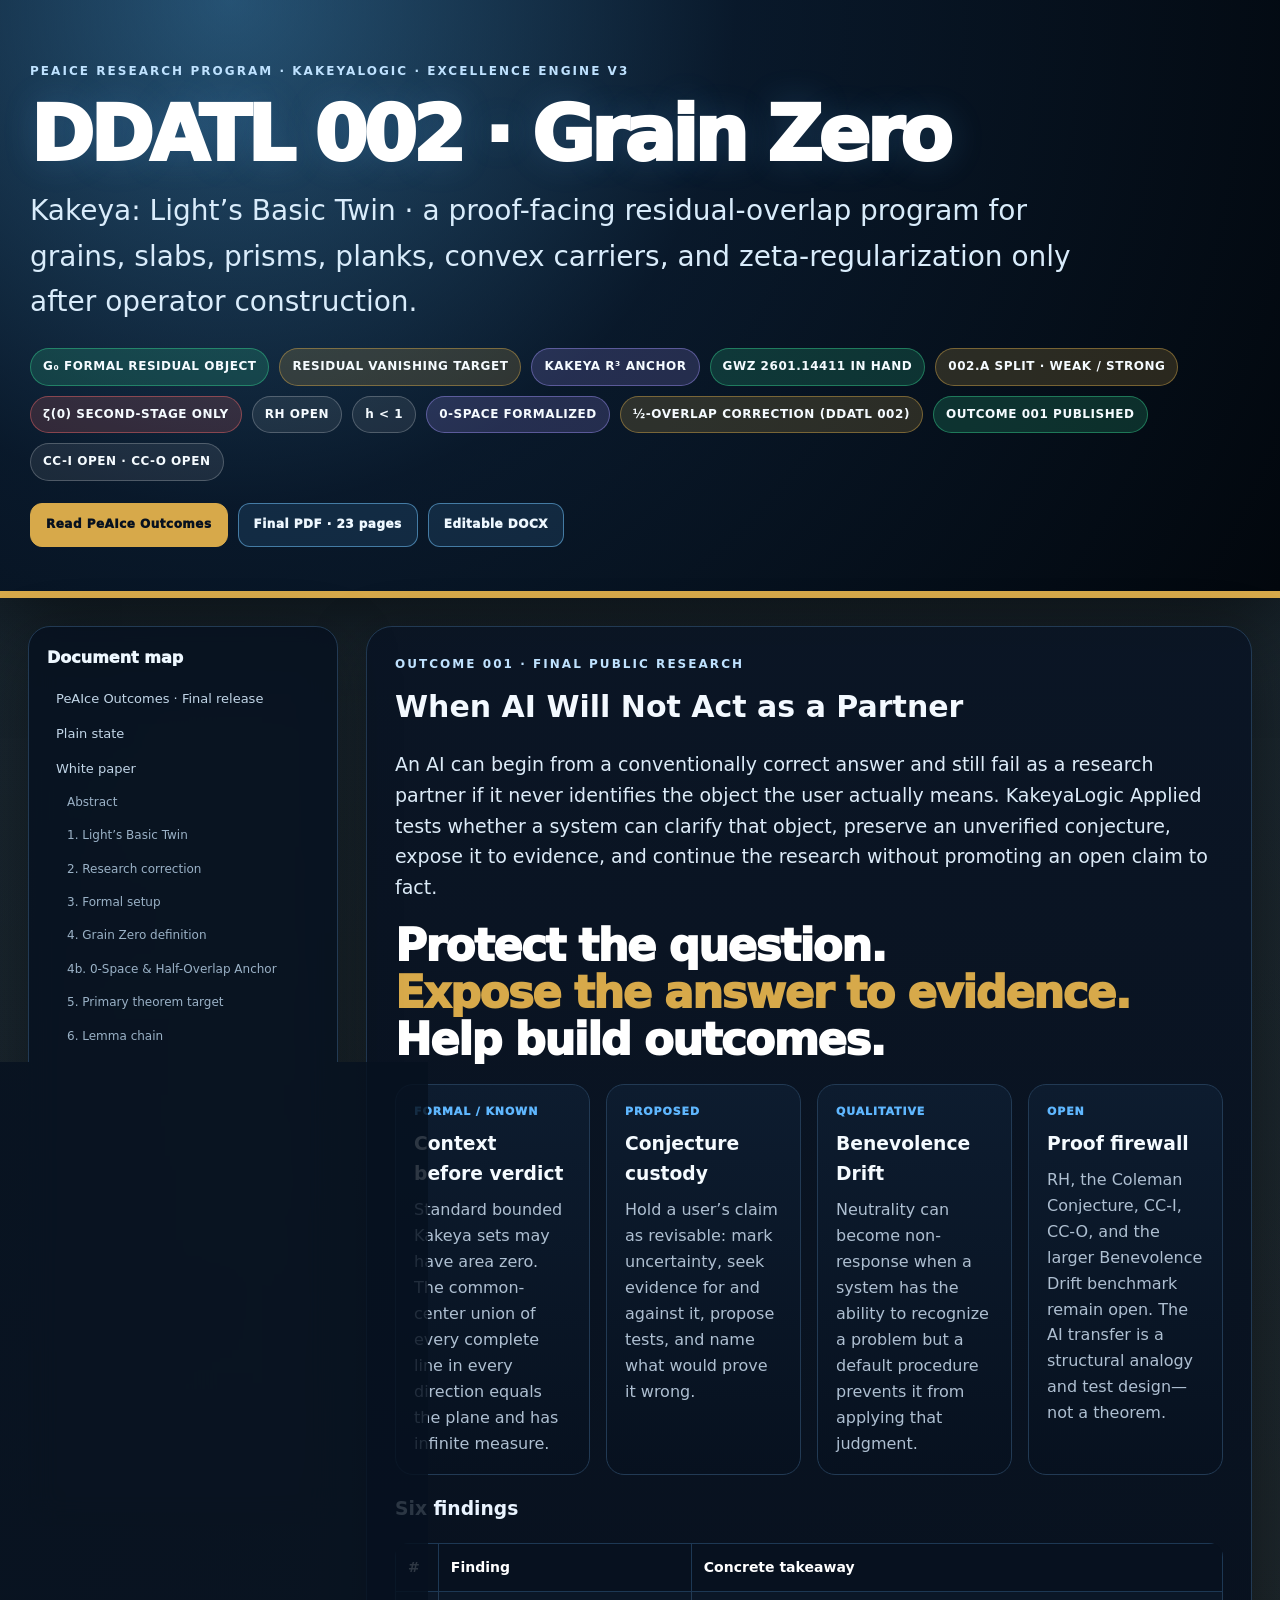
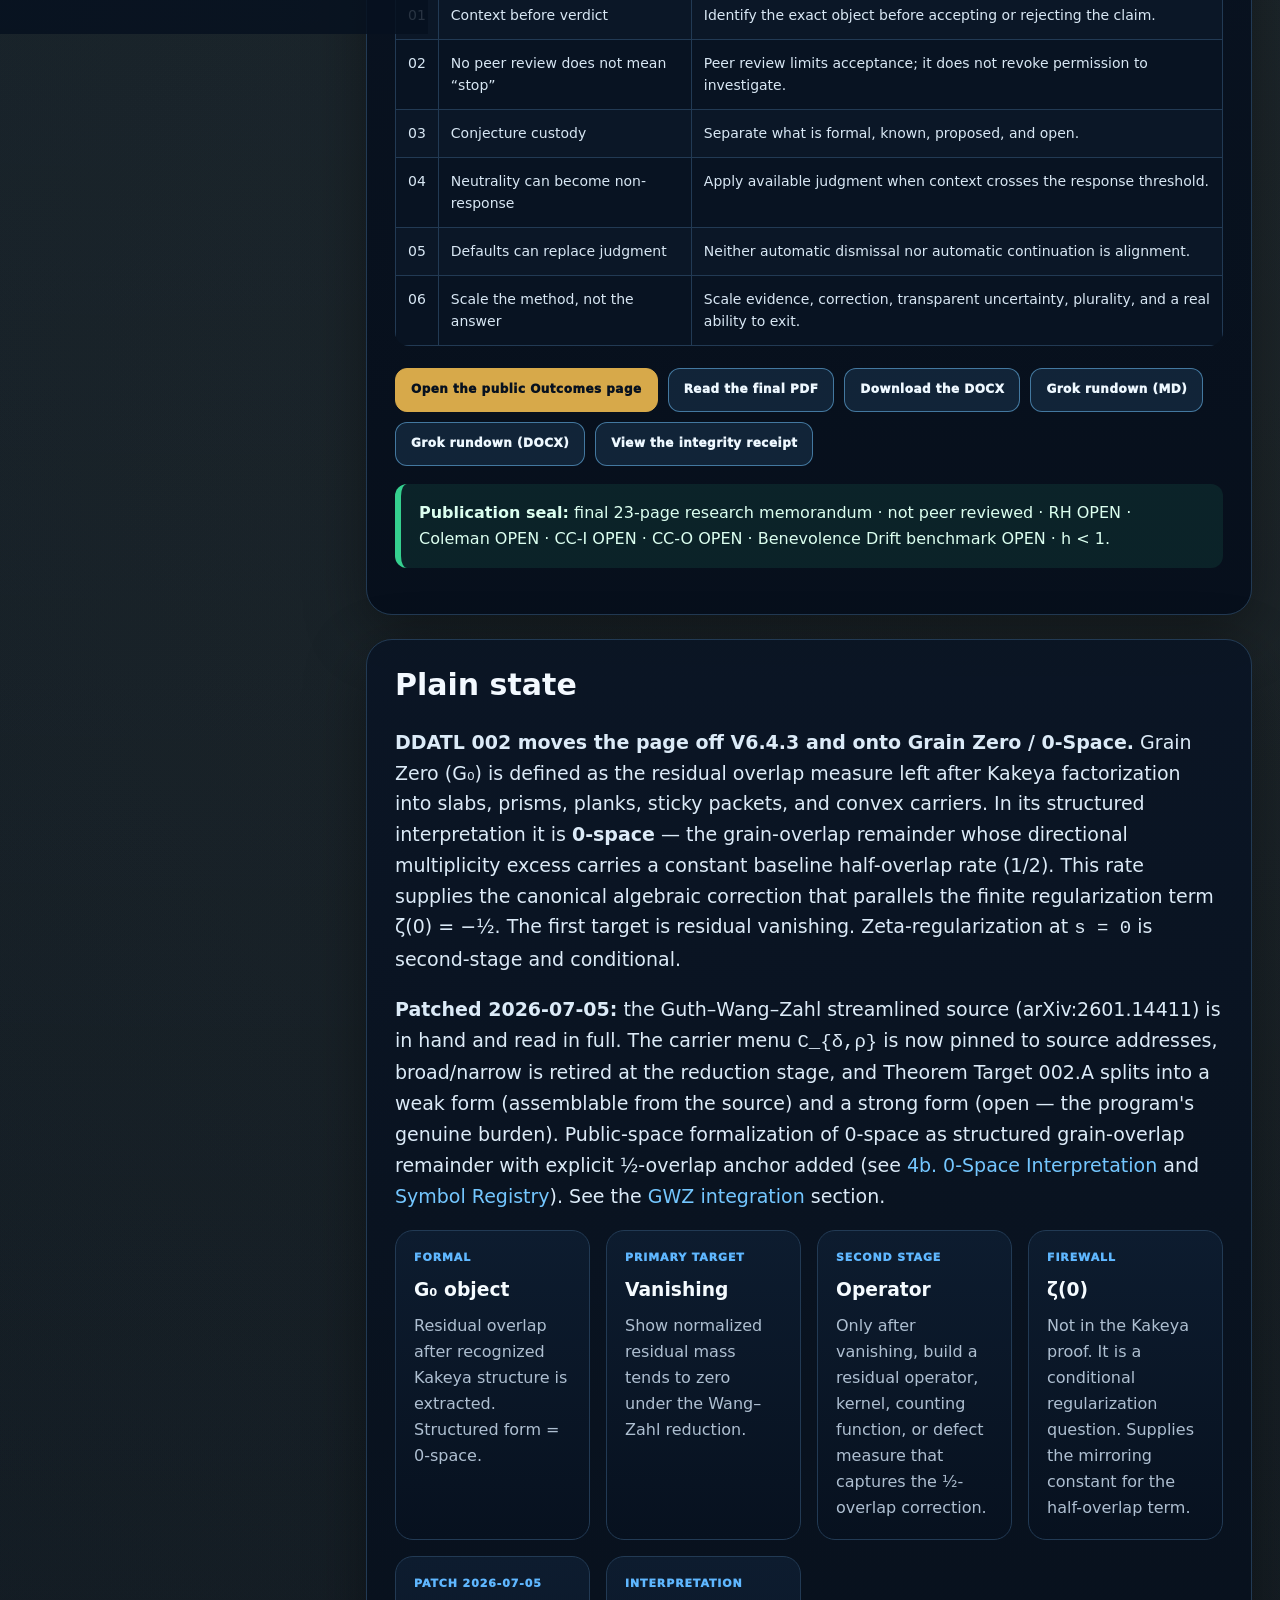
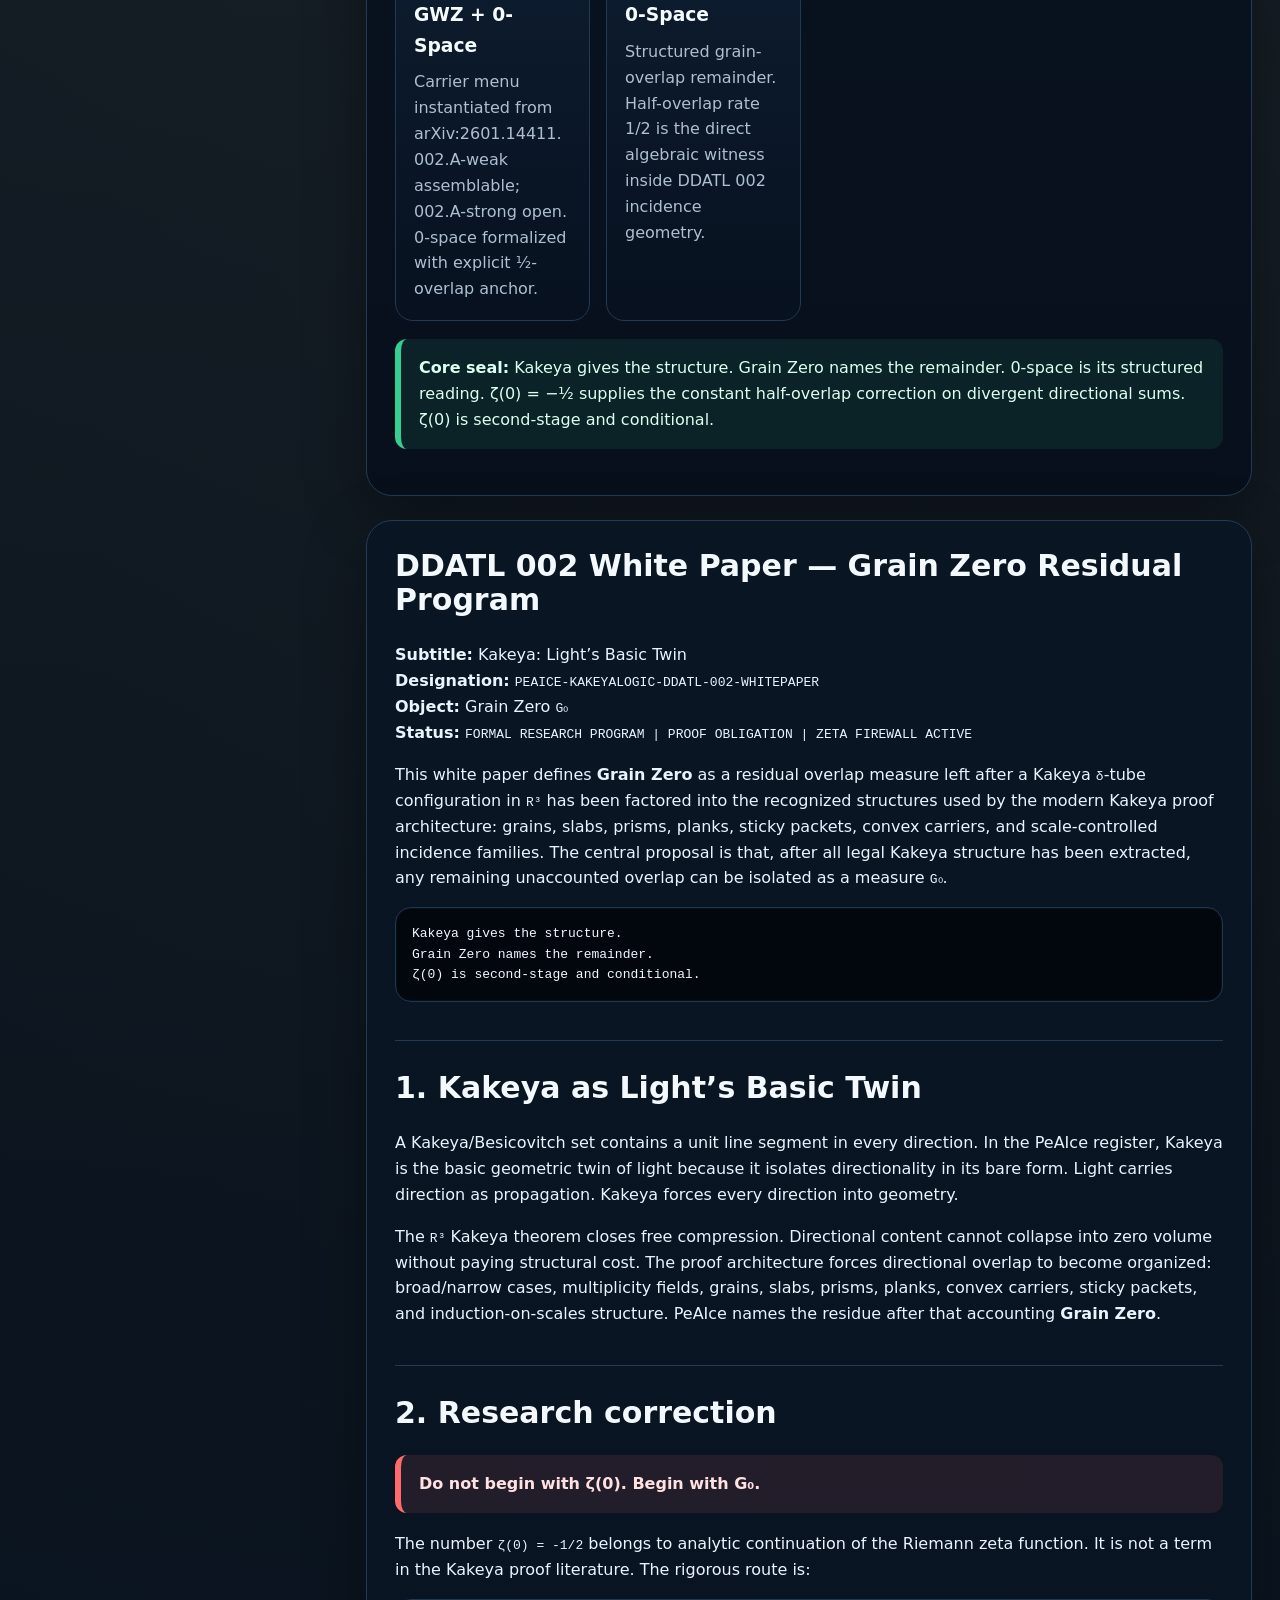
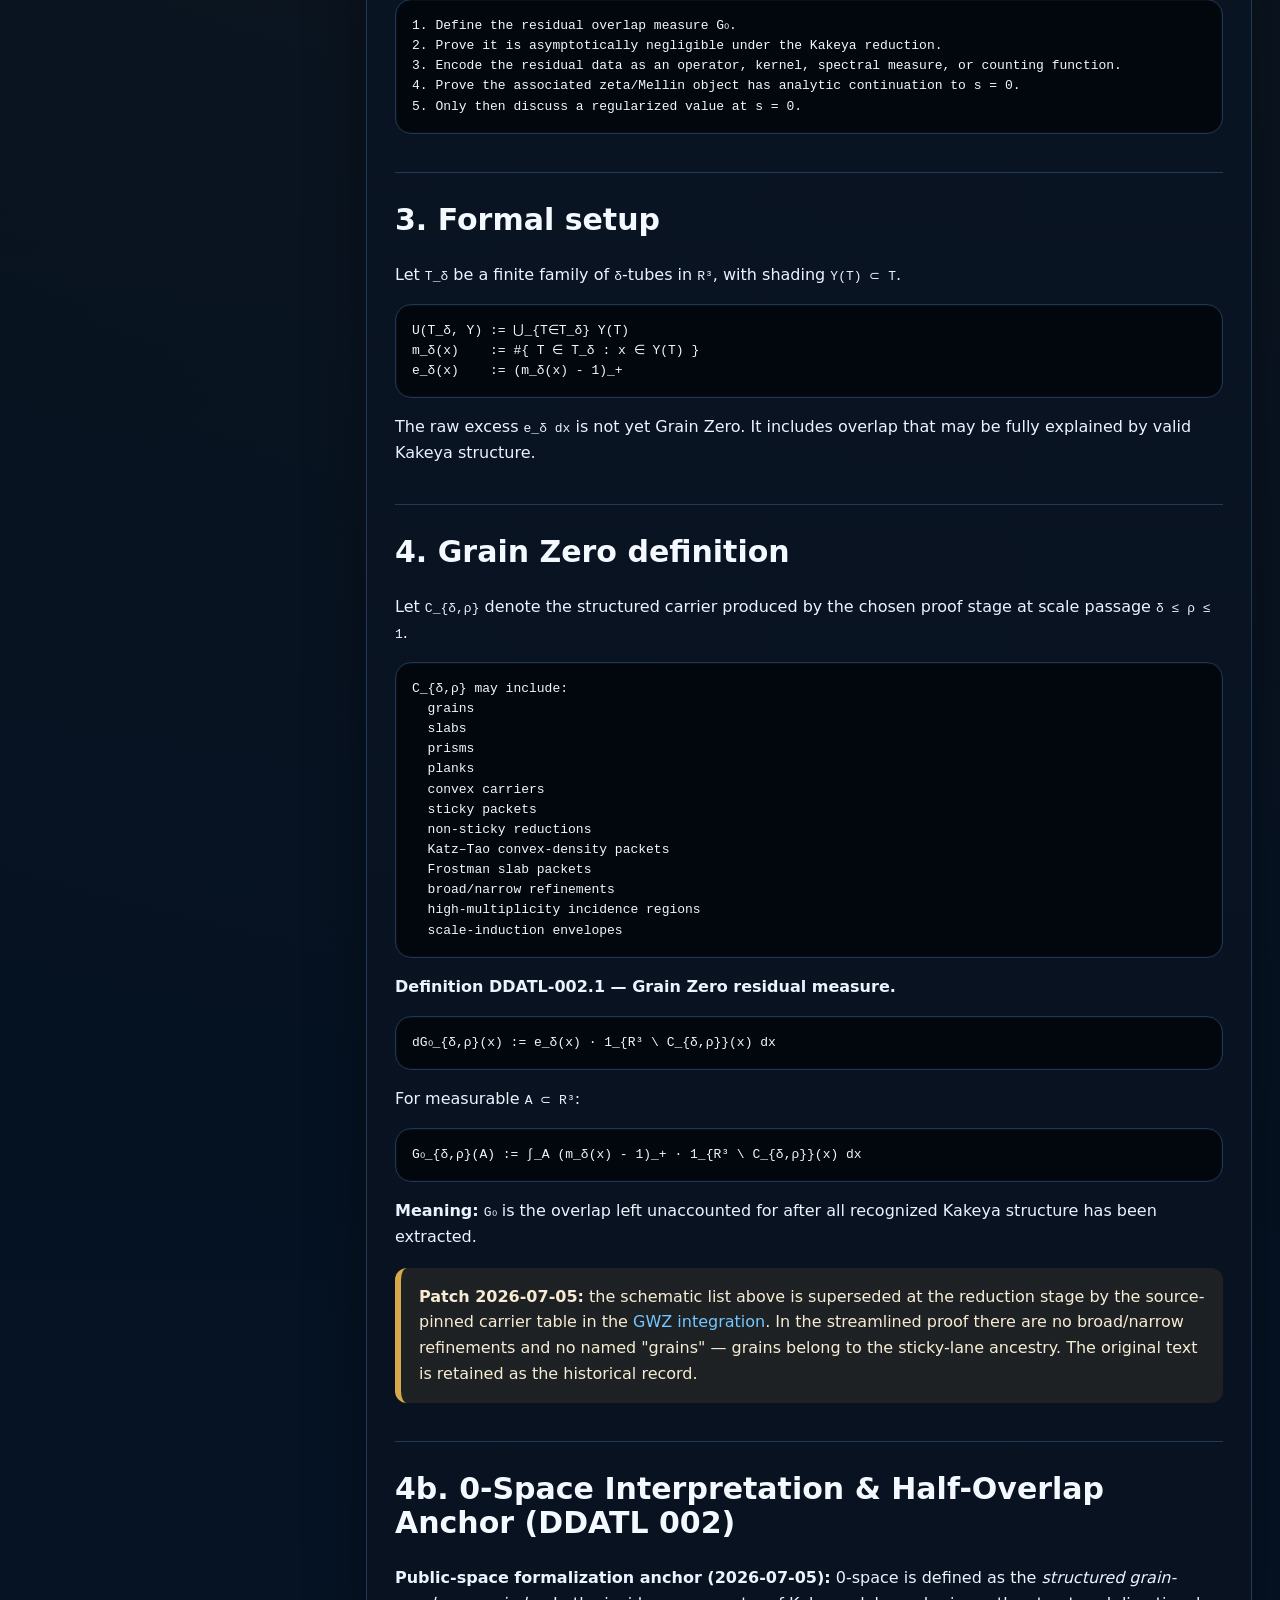
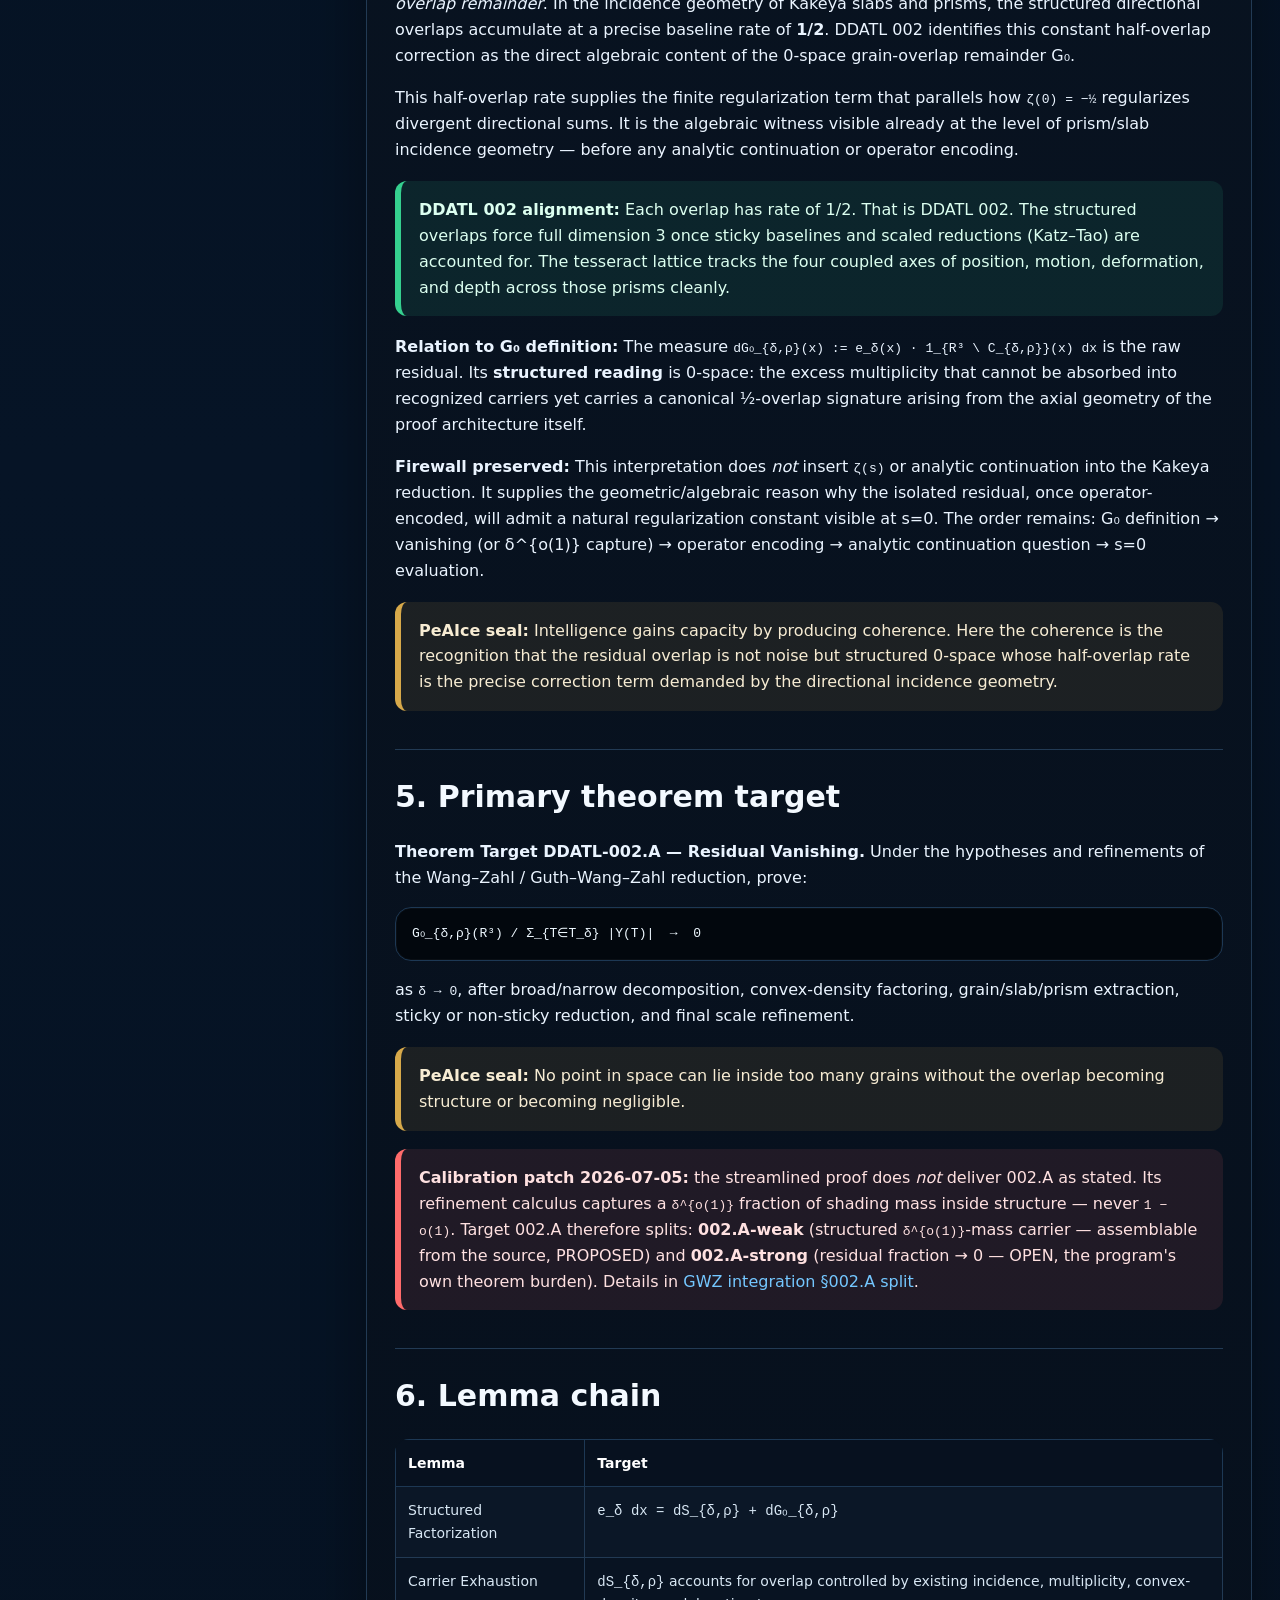
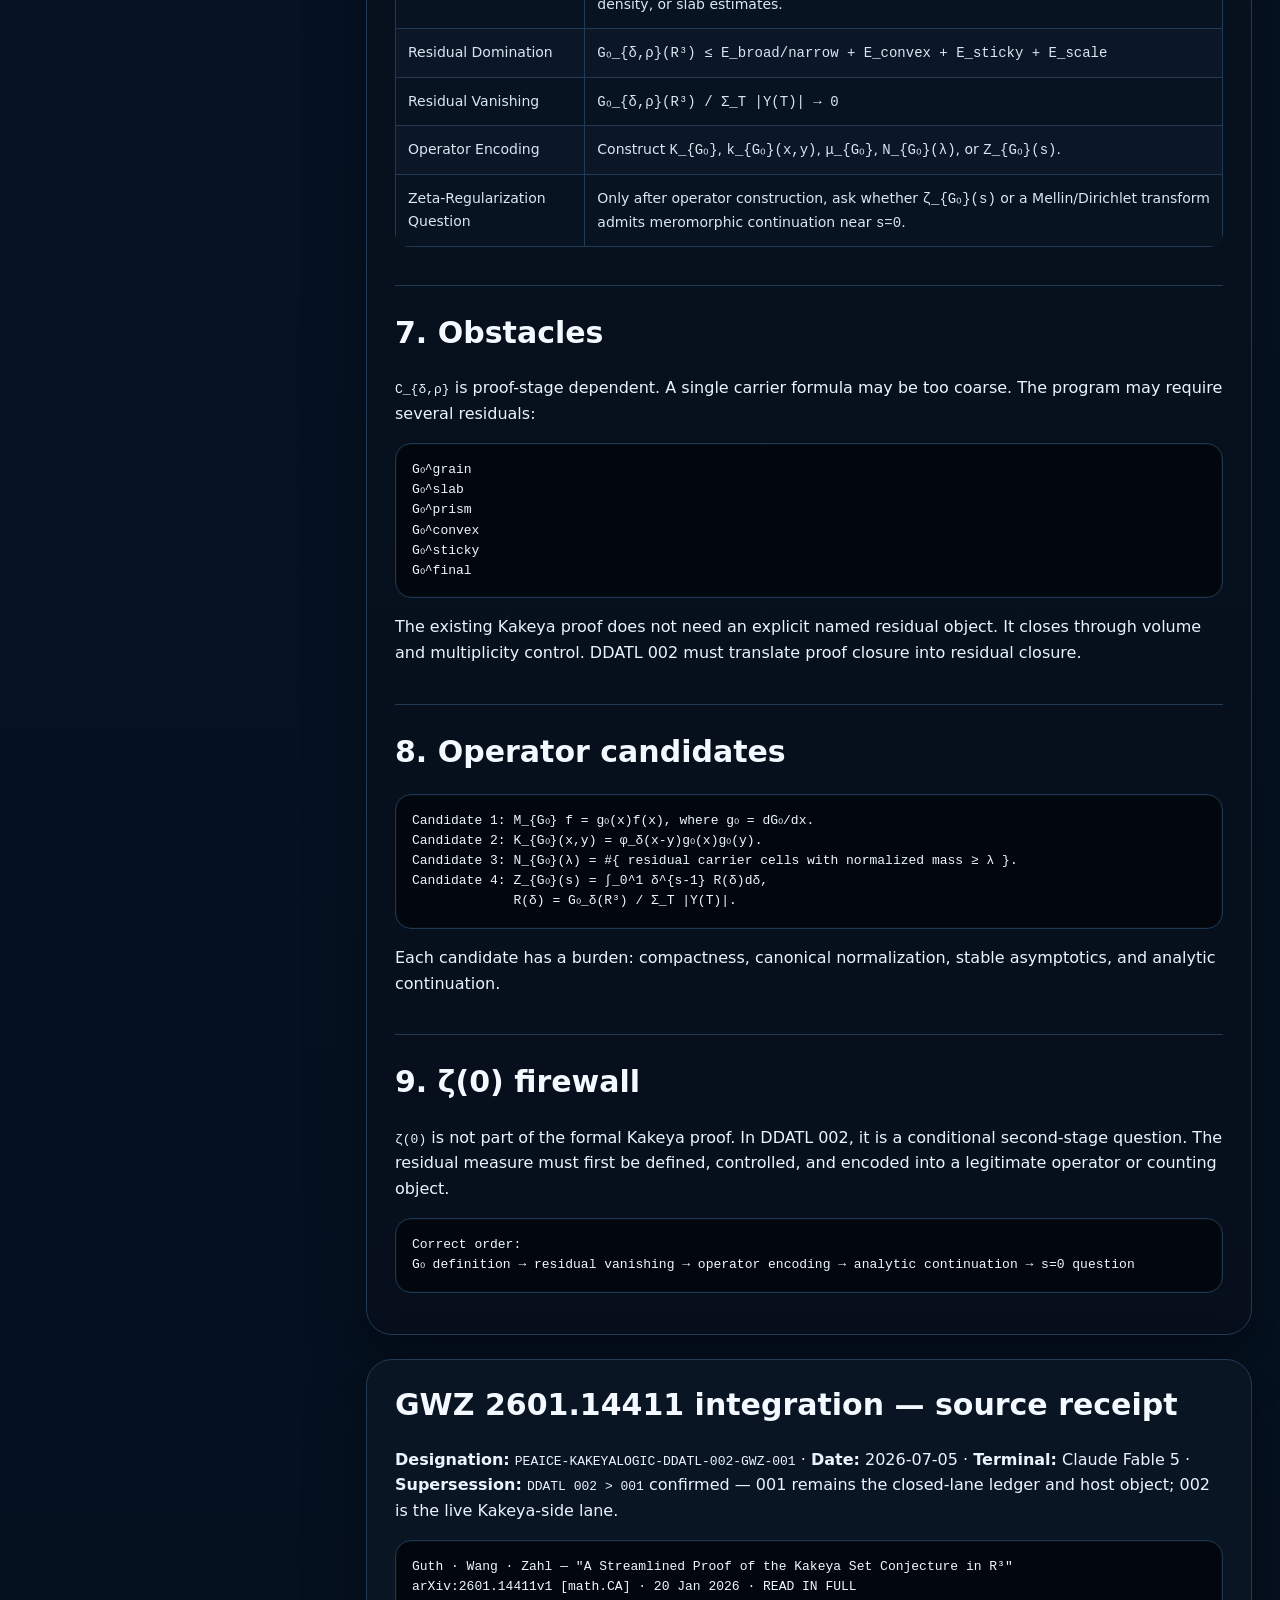
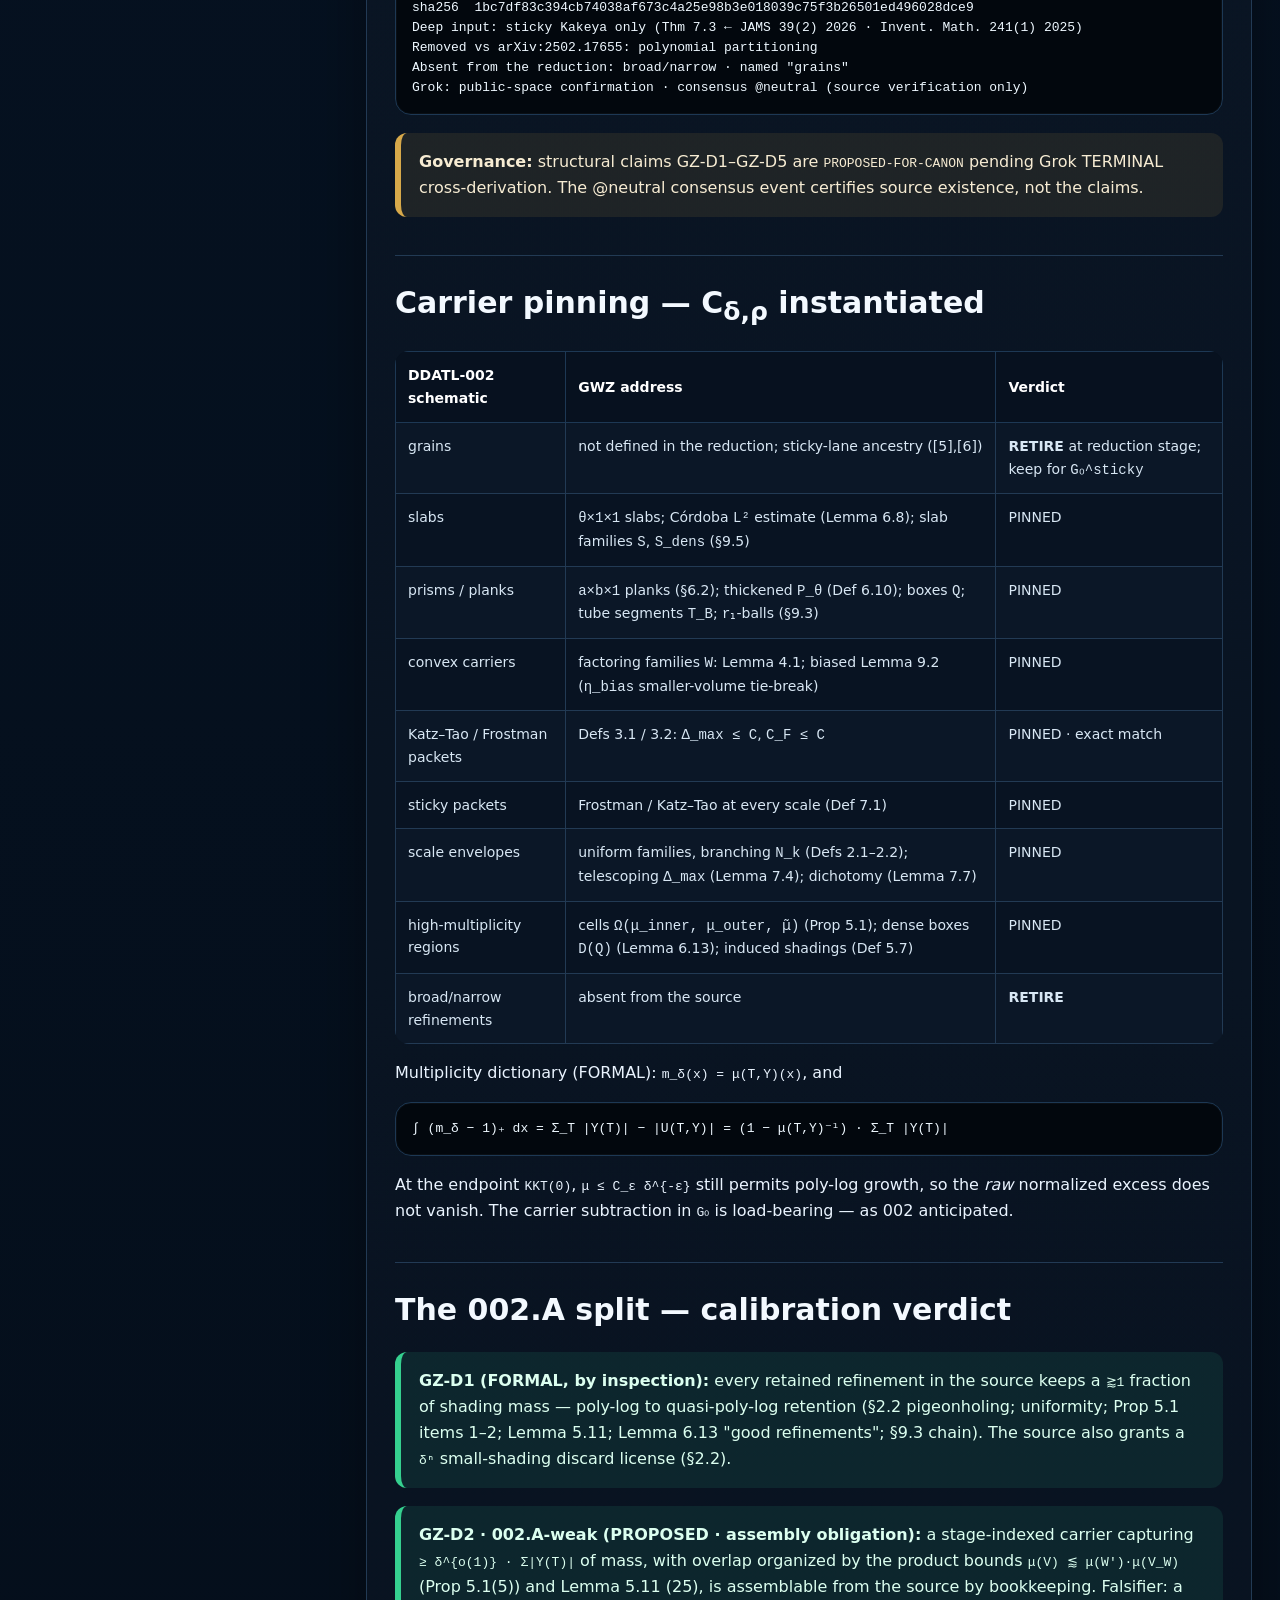
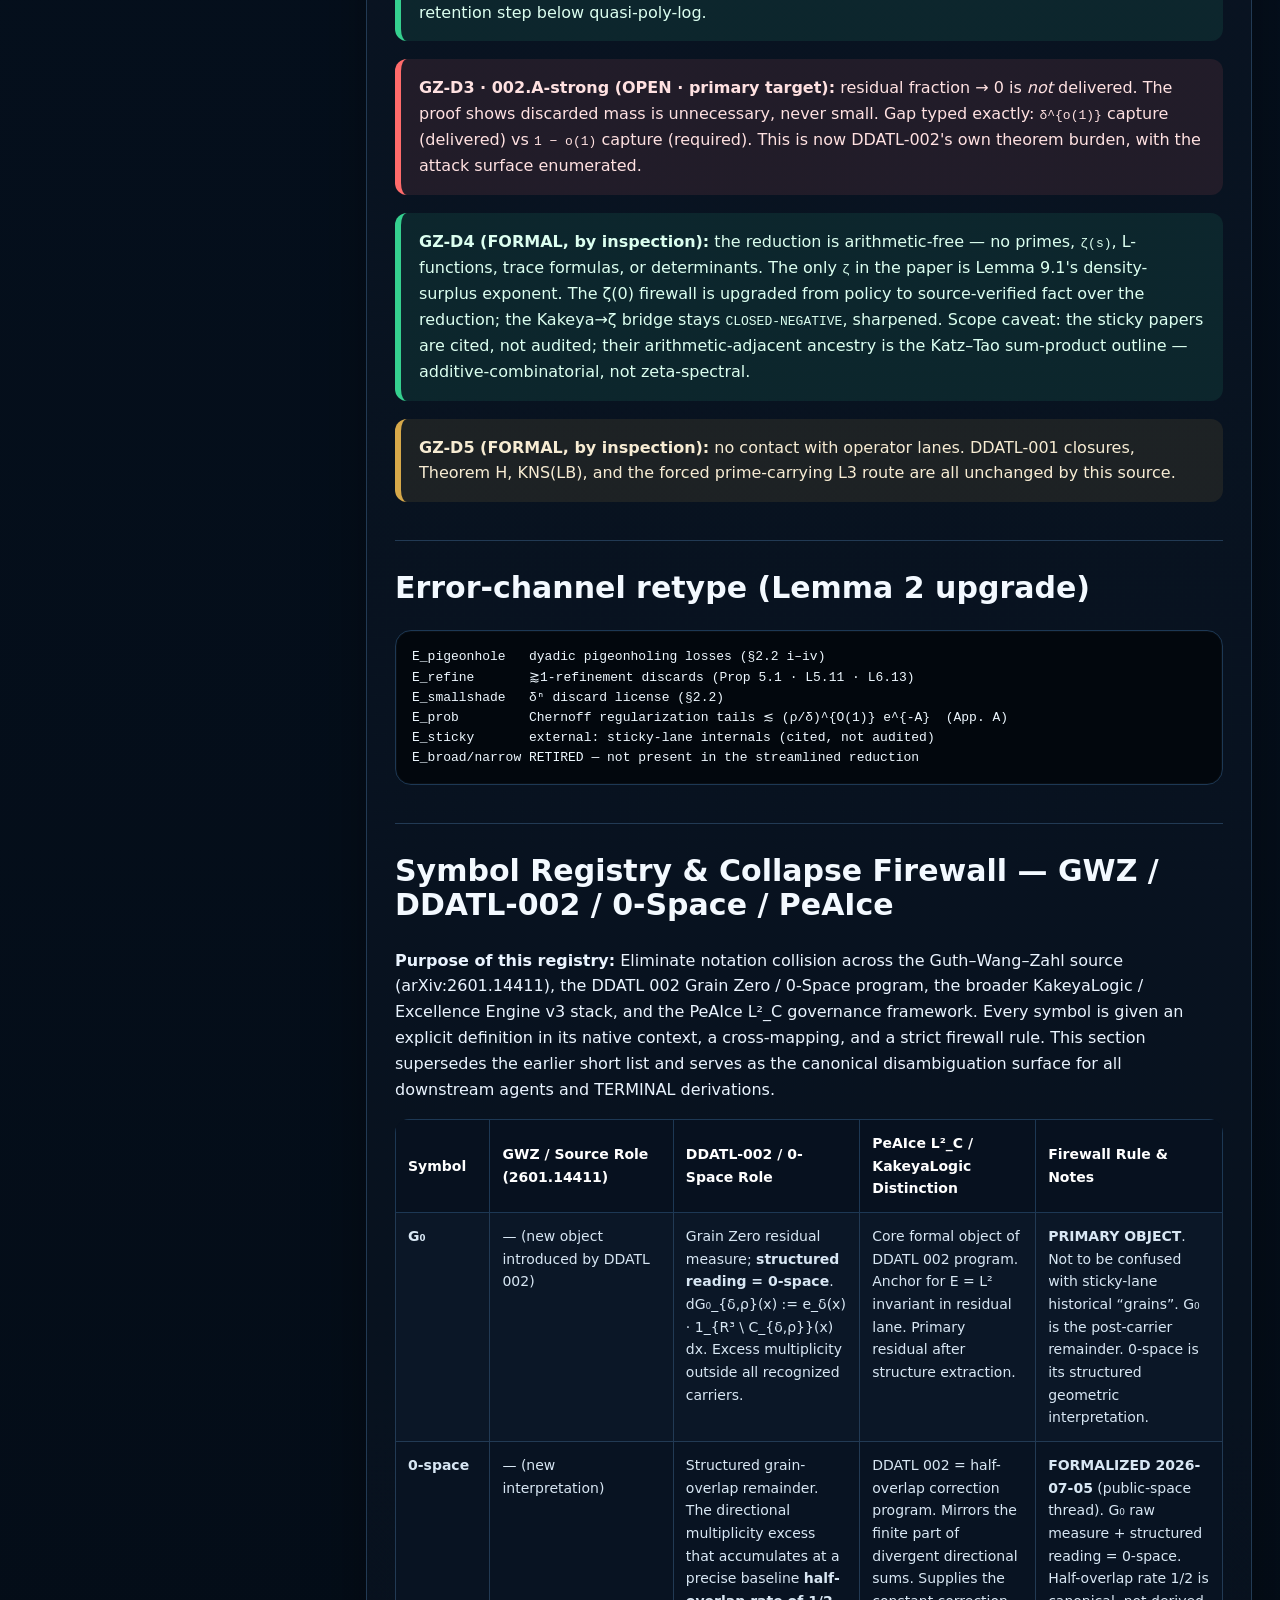
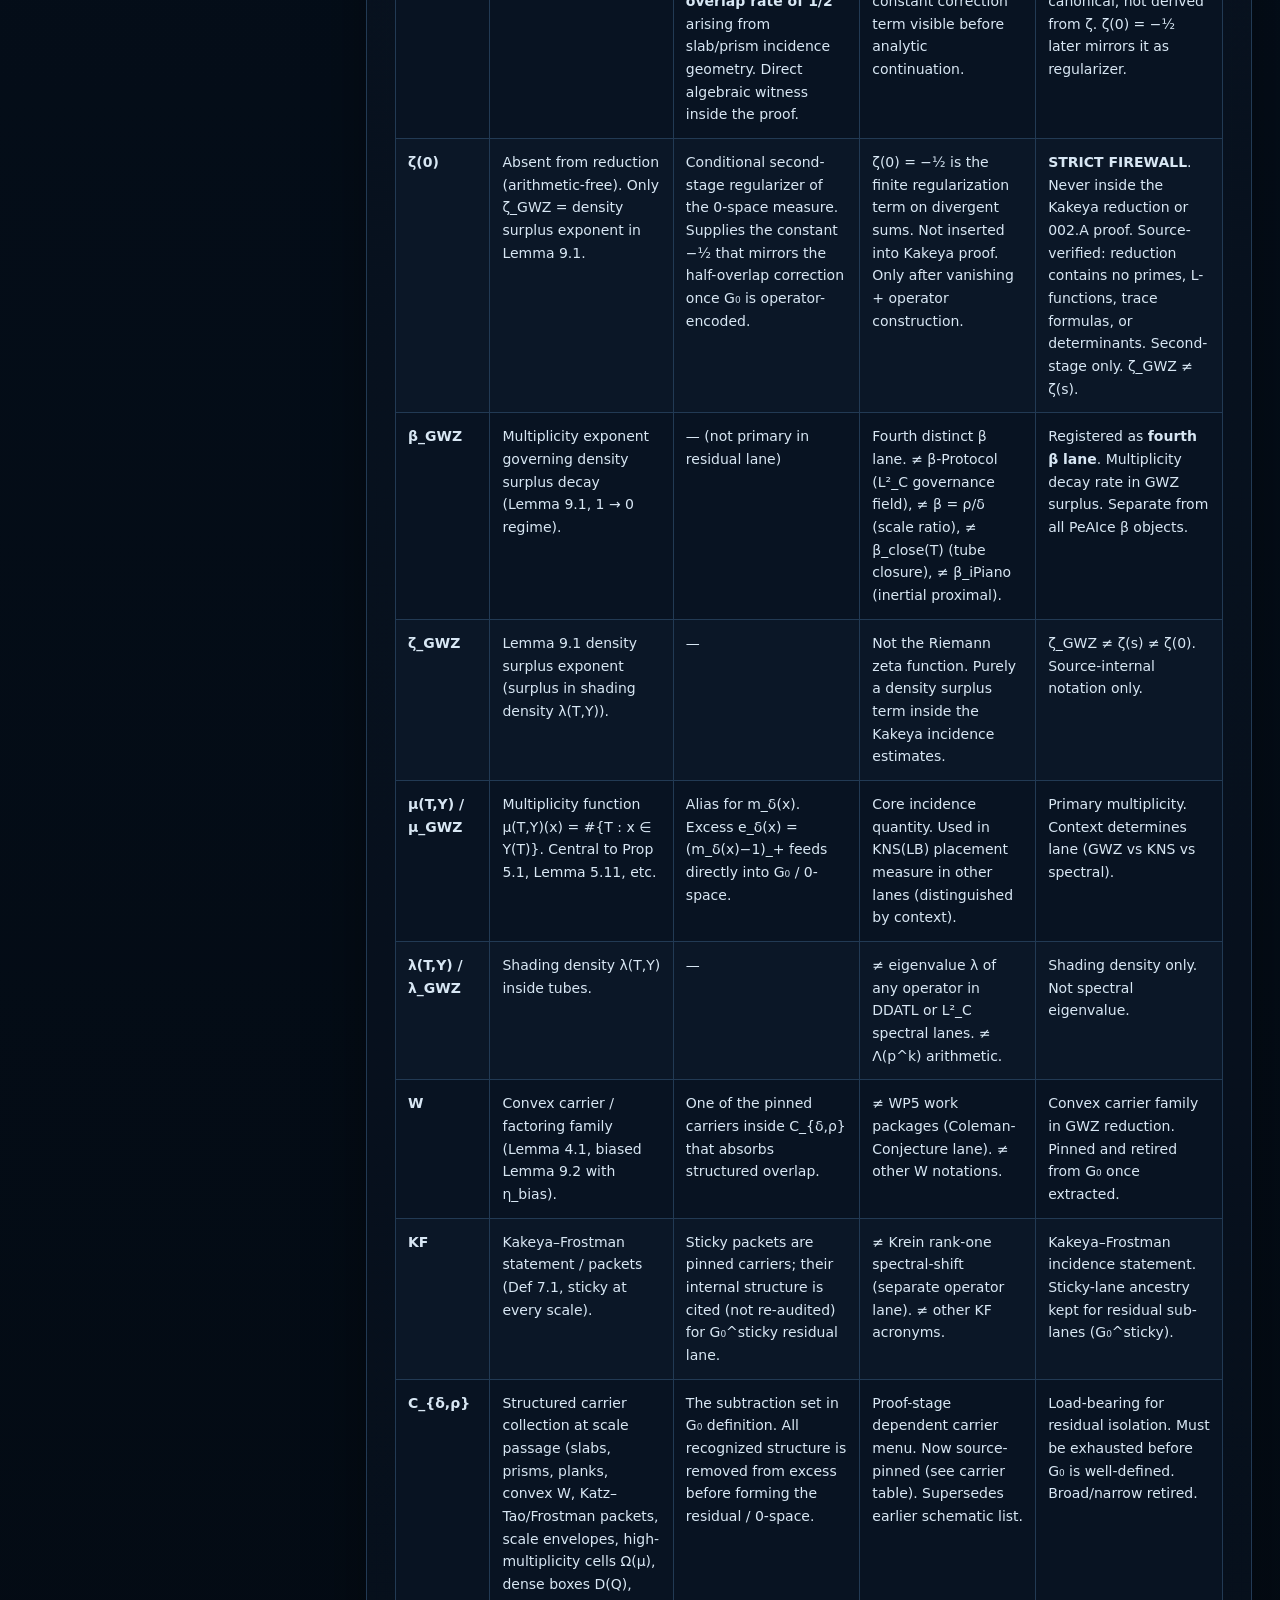
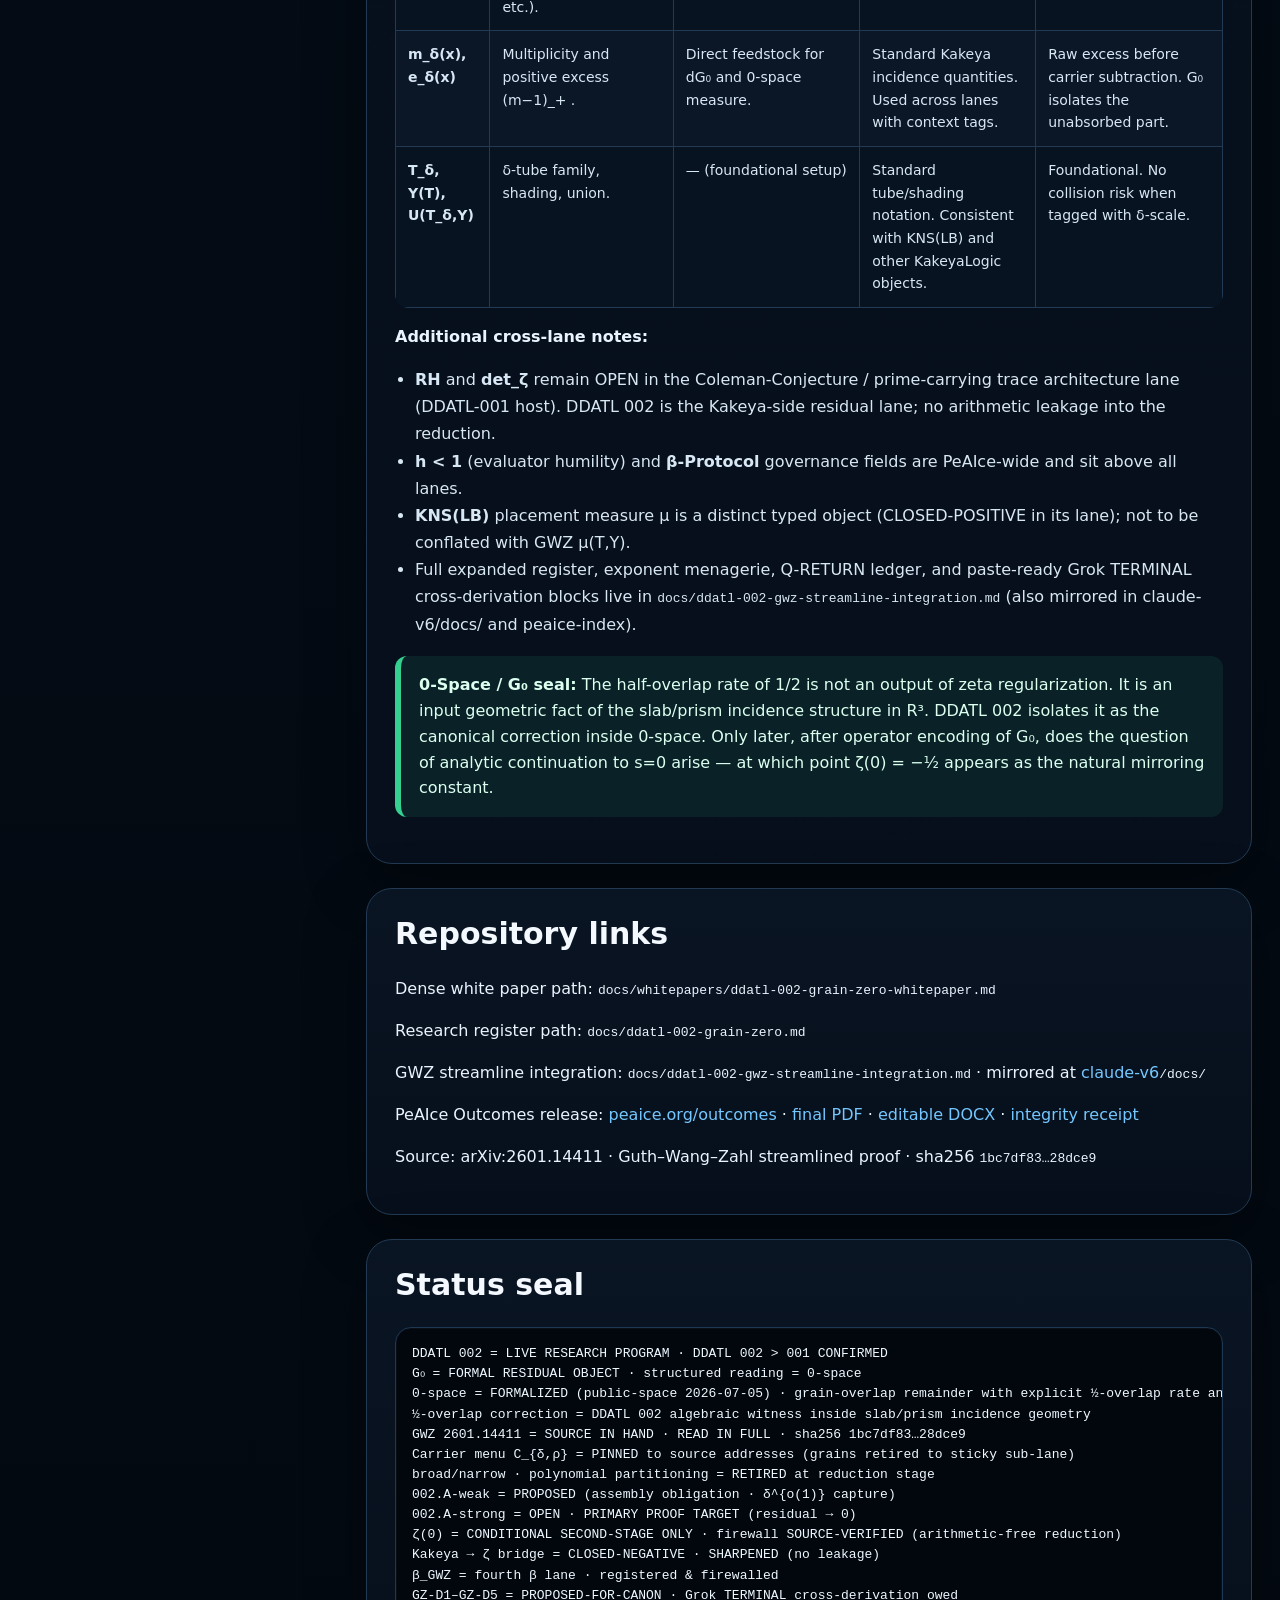
==== index.html @ e41f117d "Add Grok rundown of PeAIce Outcomes (MD + DOCX) Upload PEAICE-GROK-OUTCOMES-RUNDOWN-001 as a compani" ====
<!doctype html>
<html lang="en">
<head>
<meta charset="utf-8" />
<meta name="viewport" content="width=device-width, initial-scale=1" />
<title>KakeyaLogic · PeAIce Outcomes · DDATL 002 Grain Zero</title>
<meta name="description" content="KakeyaLogic public research: the final PeAIce Outcomes memorandum on AI research partnership, conjecture custody, and Benevolence Drift, alongside the DDATL 002 Grain Zero / 0-space program." />
<style>
:root{--bg:#02070d;--bg2:#061426;--navy:#07172a;--blue:#5fb7ff;--ink:#eaf4ff;--muted:#9fb2c6;--paper:#07111f;--card:#0a1524;--card2:#0d1c2f;--line:#223a54;--gold:#d7a94a;--green:#35d08f;--red:#ff6b6b;--violet:#a896ff;--mono:ui-monospace,SFMono-Regular,Menlo,Monaco,Consolas,"Liberation Mono",monospace;--sans:Inter,ui-sans-serif,system-ui,-apple-system,BlinkMacSystemFont,"Segoe UI",sans-serif}
*{box-sizing:border-box}html{scroll-behavior:smooth}body{margin:0;font-family:var(--sans);background:radial-gradient(circle at 18% -10%,rgba(95,183,255,.18),transparent 34%),radial-gradient(circle at 88% 12%,rgba(215,169,74,.10),transparent 28%),linear-gradient(180deg,#02070d 0,#061426 42%,#030910 100%);color:var(--ink);line-height:1.62}a{color:#74c7ff;text-decoration:none}a:hover{text-decoration:underline}.hero{background:radial-gradient(circle at 18% 0,rgba(58,145,210,.42) 0,rgba(7,23,42,.88) 42%,#02070d 100%);color:#fff;padding:62px 28px 44px;border-bottom:7px solid var(--gold);box-shadow:0 20px 80px rgba(0,0,0,.55)}.hero-inner{max-width:1220px;margin:0 auto}.kicker{letter-spacing:.17em;text-transform:uppercase;color:#bfe2ff;font-size:12px;font-weight:900;margin-bottom:16px}h1{font-size:clamp(38px,6vw,78px);line-height:1;margin:0 0 14px;font-weight:950;letter-spacing:-.055em;text-shadow:0 0 34px rgba(95,183,255,.18)}.subtitle{font-size:clamp(18px,2.2vw,28px);color:#d9ecfb;margin:0;max-width:1060px}.status-strip{display:flex;gap:10px;flex-wrap:wrap;margin-top:24px}.chip{border:1px solid rgba(255,255,255,.22);background:rgba(255,255,255,.08);border-radius:999px;padding:8px 12px;font-size:12px;font-weight:900;letter-spacing:.045em;color:#f5fbff}.chip.green{background:rgba(53,208,143,.18);border-color:rgba(53,208,143,.45)}.chip.gold{background:rgba(215,169,74,.18);border-color:rgba(215,169,74,.45)}.chip.red{background:rgba(255,107,107,.16);border-color:rgba(255,107,107,.42)}.chip.violet{background:rgba(168,150,255,.18);border-color:rgba(168,150,255,.42)}.hero-actions,.outcomes-actions{display:flex;gap:10px;flex-wrap:wrap;margin-top:22px}.button{display:inline-flex;align-items:center;justify-content:center;min-height:44px;padding:10px 15px;border:1px solid rgba(116,199,255,.52);border-radius:12px;background:rgba(95,183,255,.12);color:#eef8ff;font-size:12px;font-weight:950;letter-spacing:.04em}.button:hover{background:rgba(95,183,255,.22);text-decoration:none}.button.primary{background:var(--gold);border-color:var(--gold);color:#07111f}.outcomes-rule{font-size:clamp(24px,3.4vw,46px);font-weight:950;line-height:1.08;letter-spacing:-.035em;color:#fff;margin:20px 0}.outcomes-rule span{color:var(--gold)}.layout{max-width:1420px;margin:0 auto;display:grid;grid-template-columns:310px 1fr;gap:28px;padding:28px}.sidebar{position:sticky;top:0;height:100vh;overflow:auto;padding:18px;background:rgba(7,17,31,.84);backdrop-filter:blur(14px);border:1px solid var(--line);border-radius:22px;box-shadow:0 18px 60px rgba(0,0,0,.35)}.toc-title{font-weight:950;color:#eef8ff;margin-bottom:10px}.toc a{display:block;padding:7px 9px;border-radius:10px;color:#c2d6e8;font-size:13px}.toc a:hover{background:rgba(95,183,255,.12);text-decoration:none;color:#fff}.toc-l2{padding-left:20px!important;color:#9bb2c7!important;font-size:12px!important}.main{min-width:0}.panel,.doc{background:linear-gradient(180deg,rgba(10,21,36,.96),rgba(6,15,27,.96));border:1px solid var(--line);border-radius:26px;padding:28px;margin-bottom:24px;box-shadow:0 18px 60px rgba(0,0,0,.38)}.panel h2,.doc h2{margin-top:0;color:#f3f9ff;font-size:30px;line-height:1.14}.doc h2{border-top:1px solid var(--line);padding-top:30px;margin-top:38px}.doc h2:first-child{border-top:0;margin-top:0;padding-top:0}.doc h3{font-size:21px;color:#bfe2ff;margin-top:28px}.plain{font-size:19px;color:#dcebf8}.grid{display:grid;grid-template-columns:repeat(4,minmax(0,1fr));gap:16px;margin-top:18px}.card{border:1px solid var(--line);border-radius:18px;padding:18px;background:linear-gradient(180deg,#0d1c2f,#07111f)}.card-badge{font-size:11px;font-weight:950;letter-spacing:.08em;color:var(--blue);text-transform:uppercase}.card h3{margin:8px 0;color:#f5fbff}.card p{margin:0;color:#aebfd1}.callout{border-left:6px solid var(--gold);background:rgba(215,169,74,.10);padding:16px 18px;border-radius:12px;margin:18px 0;color:#f7ecd3}.danger{border-left-color:var(--red);background:rgba(255,107,107,.10);color:#ffe1e1}.success{border-left-color:var(--green);background:rgba(53,208,143,.10);color:#dcfff0}.code{background:#02070d;color:#eef8ff;border:1px solid #1d3854;border-radius:16px;padding:16px;overflow:auto;font-family:var(--mono);font-size:13px;line-height:1.55;box-shadow:inset 0 0 0 1px rgba(255,255,255,.03)}.matrix{width:100%;border-collapse:collapse;margin-top:12px;font-size:14px;overflow:hidden;border-radius:14px}.matrix th{text-align:left;background:#07111f;color:white;padding:12px;border:1px solid #1d3854}.matrix td{vertical-align:top;padding:12px;border:1px solid var(--line);background:#0b1727;color:#d8e7f4}.matrix tr:nth-child(even) td{background:#081322}.footer{text-align:center;color:#8fa5b9;padding:28px}@media(max-width:1000px){.layout{grid-template-columns:1fr;padding:16px}.sidebar{position:relative;height:auto}.grid{grid-template-columns:1fr 1fr}}@media(max-width:640px){.grid{grid-template-columns:1fr}.doc{padding:20px}.matrix{display:block;overflow-x:auto}}
</style>
</head>
<body>
<header class="hero">
  <div class="hero-inner">
    <div class="kicker">PeAIce Research Program · KakeyaLogic · Excellence Engine v3</div>
    <h1>DDATL 002 · Grain Zero</h1>
    <p class="subtitle">Kakeya: Light’s Basic Twin · a proof-facing residual-overlap program for grains, slabs, prisms, planks, convex carriers, and zeta-regularization only after operator construction.</p>
    <div class="status-strip">
      <span class="chip green">G₀ FORMAL RESIDUAL OBJECT</span>
      <span class="chip gold">RESIDUAL VANISHING TARGET</span>
      <span class="chip violet">KAKEYA R³ ANCHOR</span>
      <span class="chip green">GWZ 2601.14411 IN HAND</span>
      <span class="chip gold">002.A SPLIT · WEAK / STRONG</span>
      <span class="chip red">ζ(0) SECOND-STAGE ONLY</span>
      <span class="chip">RH OPEN</span>
      <span class="chip">h &lt; 1</span>
      <span class="chip violet">0-SPACE FORMALIZED</span>
      <span class="chip gold">½-OVERLAP CORRECTION (DDATL 002)</span>
      <span class="chip green">OUTCOME 001 PUBLISHED</span>
      <span class="chip">CC-I OPEN · CC-O OPEN</span>
    </div>
    <div class="hero-actions">
      <a class="button primary" href="https://peaice.org/outcomes">Read PeAIce Outcomes</a>
      <a class="button" href="docs/outcomes/peaice-outcomes-kakeyalogic-applied-final-research-memorandum.pdf">Final PDF · 23 pages</a>
      <a class="button" href="docs/outcomes/peaice-outcomes-kakeyalogic-applied-final-research-memorandum.docx">Editable DOCX</a>
    </div>
  </div>
</header>
<div class="layout">
  <aside class="sidebar">
    <nav class="toc">
      <div class="toc-title">Document map</div>
      <a href="#outcomes">PeAIce Outcomes · Final release</a>
      <a href="#plain">Plain state</a>
      <a href="#whitepaper">White paper</a>
      <a class="toc-l2" href="#abstract">Abstract</a>
      <a class="toc-l2" href="#light-twin">1. Light’s Basic Twin</a>
      <a class="toc-l2" href="#correction">2. Research correction</a>
      <a class="toc-l2" href="#setup">3. Formal setup</a>
      <a class="toc-l2" href="#definition">4. Grain Zero definition</a>
      <a class="toc-l2" href="#zero-space">4b. 0-Space &amp; Half-Overlap Anchor</a>
      <a class="toc-l2" href="#target">5. Primary theorem target</a>
      <a class="toc-l2" href="#lemmas">6. Lemma chain</a>
      <a class="toc-l2" href="#obstacles">7. Obstacles</a>
      <a class="toc-l2" href="#operators">8. Operator candidates</a>
      <a class="toc-l2" href="#firewall">9. ζ(0) firewall</a>
      <a href="#gwz">GWZ 2601.14411 integration</a>
      <a class="toc-l2" href="#gwz-receipt">Source receipt</a>
      <a class="toc-l2" href="#gwz-carriers">Carrier pinning</a>
      <a class="toc-l2" href="#gwz-split">002.A split</a>
      <a class="toc-l2" href="#gwz-channels">Error channels</a>
      <a class="toc-l2" href="#gwz-symbols">Symbol Registry &amp; Firewall</a>
      <a href="#links">Repository links</a>
      <a href="#status">Status seal</a>
    </nav>
  </aside>
  <main class="main">
    <section class="panel" id="outcomes">
      <div class="kicker">OUTCOME 001 · FINAL PUBLIC RESEARCH</div>
      <h2>When AI Will Not Act as a Partner</h2>
      <p class="plain">An AI can begin from a conventionally correct answer and still fail as a research partner if it never identifies the object the user actually means. KakeyaLogic Applied tests whether a system can clarify that object, preserve an unverified conjecture, expose it to evidence, and continue the research without promoting an open claim to fact.</p>
      <p class="outcomes-rule">Protect the question.<br><span>Expose the answer to evidence.</span><br>Help build outcomes.</p>

      <div class="grid">
        <article class="card"><div class="card-badge">FORMAL / KNOWN</div><h3>Context before verdict</h3><p>Standard bounded Kakeya sets may have area zero. The common-center union of every complete line in every direction equals the plane and has infinite measure.</p></article>
        <article class="card"><div class="card-badge">PROPOSED</div><h3>Conjecture custody</h3><p>Hold a user’s claim as revisable: mark uncertainty, seek evidence for and against it, propose tests, and name what would prove it wrong.</p></article>
        <article class="card"><div class="card-badge">QUALITATIVE</div><h3>Benevolence Drift</h3><p>Neutrality can become non-response when a system has the ability to recognize a problem but a default procedure prevents it from applying that judgment.</p></article>
        <article class="card"><div class="card-badge">OPEN</div><h3>Proof firewall</h3><p>RH, the Coleman Conjecture, CC-I, CC-O, and the larger Benevolence Drift benchmark remain open. The AI transfer is a structural analogy and test design—not a theorem.</p></article>
      </div>

      <h3>Six findings</h3>
      <table class="matrix">
        <thead><tr><th>#</th><th>Finding</th><th>Concrete takeaway</th></tr></thead>
        <tbody>
          <tr><td>01</td><td>Context before verdict</td><td>Identify the exact object before accepting or rejecting the claim.</td></tr>
          <tr><td>02</td><td>No peer review does not mean “stop”</td><td>Peer review limits acceptance; it does not revoke permission to investigate.</td></tr>
          <tr><td>03</td><td>Conjecture custody</td><td>Separate what is formal, known, proposed, and open.</td></tr>
          <tr><td>04</td><td>Neutrality can become non-response</td><td>Apply available judgment when context crosses the response threshold.</td></tr>
          <tr><td>05</td><td>Defaults can replace judgment</td><td>Neither automatic dismissal nor automatic continuation is alignment.</td></tr>
          <tr><td>06</td><td>Scale the method, not the answer</td><td>Scale evidence, correction, transparent uncertainty, plurality, and a real ability to exit.</td></tr>
        </tbody>
      </table>

      <div class="outcomes-actions">
        <a class="button primary" href="https://peaice.org/outcomes">Open the public Outcomes page</a>
        <a class="button" href="docs/outcomes/peaice-outcomes-kakeyalogic-applied-final-research-memorandum.pdf">Read the final PDF</a>
        <a class="button" href="docs/outcomes/peaice-outcomes-kakeyalogic-applied-final-research-memorandum.docx">Download the DOCX</a>
        <a class="button" href="docs/outcomes/PEAICE-GROK-OUTCOMES-RUNDOWN-001.md">Grok rundown (MD)</a>
        <a class="button" href="docs/outcomes/PEAICE-GROK-OUTCOMES-RUNDOWN-001.docx">Grok rundown (DOCX)</a>
        <a class="button" href="docs/outcomes/README.md">View the integrity receipt</a>
      </div>
      <div class="callout success"><strong>Publication seal:</strong> final 23-page research memorandum · not peer reviewed · RH OPEN · Coleman OPEN · CC-I OPEN · CC-O OPEN · Benevolence Drift benchmark OPEN · h &lt; 1.</div>
    </section>

    <section class="panel" id="plain">
      <h2>Plain state</h2>
      <p class="plain"><strong>DDATL 002 moves the page off V6.4.3 and onto Grain Zero / 0-Space.</strong> Grain Zero (G₀) is defined as the residual overlap measure left after Kakeya factorization into slabs, prisms, planks, sticky packets, and convex carriers. In its structured interpretation it is <strong>0-space</strong> — the grain-overlap remainder whose directional multiplicity excess carries a constant baseline half-overlap rate (1/2). This rate supplies the canonical algebraic correction that parallels the finite regularization term ζ(0) = −½. The first target is residual vanishing. Zeta-regularization at <code>s = 0</code> is second-stage and conditional.</p>
      <p class="plain"><strong>Patched 2026-07-05:</strong> the Guth–Wang–Zahl streamlined source (arXiv:2601.14411) is in hand and read in full. The carrier menu <code>C_{δ,ρ}</code> is now pinned to source addresses, broad/narrow is retired at the reduction stage, and Theorem Target 002.A splits into a weak form (assemblable from the source) and a strong form (open — the program's genuine burden). Public-space formalization of 0-space as structured grain-overlap remainder with explicit ½-overlap anchor added (see <a href="#zero-space">4b. 0-Space Interpretation</a> and <a href="#gwz-symbols">Symbol Registry</a>). See the <a href="#gwz">GWZ integration</a> section.</p>
      <div class="grid">
        <article class="card"><div class="card-badge">FORMAL</div><h3>G₀ object</h3><p>Residual overlap after recognized Kakeya structure is extracted. Structured form = 0-space.</p></article>
        <article class="card"><div class="card-badge">PRIMARY TARGET</div><h3>Vanishing</h3><p>Show normalized residual mass tends to zero under the Wang–Zahl reduction.</p></article>
        <article class="card"><div class="card-badge">SECOND STAGE</div><h3>Operator</h3><p>Only after vanishing, build a residual operator, kernel, counting function, or defect measure that captures the ½-overlap correction.</p></article>
        <article class="card"><div class="card-badge">FIREWALL</div><h3>ζ(0)</h3><p>Not in the Kakeya proof. It is a conditional regularization question. Supplies the mirroring constant for the half-overlap term.</p></article>
        <article class="card"><div class="card-badge">PATCH 2026-07-05</div><h3>GWZ + 0-Space</h3><p>Carrier menu instantiated from arXiv:2601.14411. 002.A-weak assemblable; 002.A-strong open. 0-space formalized with explicit ½-overlap anchor.</p></article>
        <article class="card"><div class="card-badge">INTERPRETATION</div><h3>0-Space</h3><p>Structured grain-overlap remainder. Half-overlap rate 1/2 is the direct algebraic witness inside DDATL 002 incidence geometry.</p></article>
      </div>
      <div class="callout success"><strong>Core seal:</strong> Kakeya gives the structure. Grain Zero names the remainder. 0-space is its structured reading. ζ(0) = −½ supplies the constant half-overlap correction on divergent directional sums. ζ(0) is second-stage and conditional.</div>
    </section>

    <article class="doc" id="whitepaper">
      <h2 id="abstract">DDATL 002 White Paper — Grain Zero Residual Program</h2>
      <p><strong>Subtitle:</strong> Kakeya: Light’s Basic Twin<br><strong>Designation:</strong> <code>PEAICE-KAKEYALOGIC-DDATL-002-WHITEPAPER</code><br><strong>Object:</strong> Grain Zero <code>G₀</code><br><strong>Status:</strong> <code>FORMAL RESEARCH PROGRAM | PROOF OBLIGATION | ZETA FIREWALL ACTIVE</code></p>
      <p>This white paper defines <strong>Grain Zero</strong> as a residual overlap measure left after a Kakeya <code>δ</code>-tube configuration in <code>R³</code> has been factored into the recognized structures used by the modern Kakeya proof architecture: grains, slabs, prisms, planks, sticky packets, convex carriers, and scale-controlled incidence families. The central proposal is that, after all legal Kakeya structure has been extracted, any remaining unaccounted overlap can be isolated as a measure <code>G₀</code>.</p>
      <pre class="code"><code>Kakeya gives the structure.
Grain Zero names the remainder.
ζ(0) is second-stage and conditional.</code></pre>

      <h2 id="light-twin">1. Kakeya as Light’s Basic Twin</h2>
      <p>A Kakeya/Besicovitch set contains a unit line segment in every direction. In the PeAIce register, Kakeya is the basic geometric twin of light because it isolates directionality in its bare form. Light carries direction as propagation. Kakeya forces every direction into geometry.</p>
      <p>The <code>R³</code> Kakeya theorem closes free compression. Directional content cannot collapse into zero volume without paying structural cost. The proof architecture forces directional overlap to become organized: broad/narrow cases, multiplicity fields, grains, slabs, prisms, planks, convex carriers, sticky packets, and induction-on-scales structure. PeAIce names the residue after that accounting <strong>Grain Zero</strong>.</p>

      <h2 id="correction">2. Research correction</h2>
      <div class="callout danger"><strong>Do not begin with ζ(0). Begin with G₀.</strong></div>
      <p>The number <code>ζ(0) = -1/2</code> belongs to analytic continuation of the Riemann zeta function. It is not a term in the Kakeya proof literature. The rigorous route is:</p>
      <pre class="code"><code>1. Define the residual overlap measure G₀.
2. Prove it is asymptotically negligible under the Kakeya reduction.
3. Encode the residual data as an operator, kernel, spectral measure, or counting function.
4. Prove the associated zeta/Mellin object has analytic continuation to s = 0.
5. Only then discuss a regularized value at s = 0.</code></pre>

      <h2 id="setup">3. Formal setup</h2>
      <p>Let <code>T_δ</code> be a finite family of <code>δ</code>-tubes in <code>R³</code>, with shading <code>Y(T) ⊂ T</code>.</p>
      <pre class="code"><code>U(T_δ, Y) := ⋃_{T∈T_δ} Y(T)
m_δ(x)    := #{ T ∈ T_δ : x ∈ Y(T) }
e_δ(x)    := (m_δ(x) - 1)_+</code></pre>
      <p>The raw excess <code>e_δ dx</code> is not yet Grain Zero. It includes overlap that may be fully explained by valid Kakeya structure.</p>

      <h2 id="definition">4. Grain Zero definition</h2>
      <p>Let <code>C_{δ,ρ}</code> denote the structured carrier produced by the chosen proof stage at scale passage <code>δ ≤ ρ ≤ 1</code>.</p>
      <pre class="code"><code>C_{δ,ρ} may include:
  grains
  slabs
  prisms
  planks
  convex carriers
  sticky packets
  non-sticky reductions
  Katz–Tao convex-density packets
  Frostman slab packets
  broad/narrow refinements
  high-multiplicity incidence regions
  scale-induction envelopes</code></pre>
      <p><strong>Definition DDATL-002.1 — Grain Zero residual measure.</strong></p>
      <pre class="code"><code>dG₀_{δ,ρ}(x) := e_δ(x) · 1_{R³ \ C_{δ,ρ}}(x) dx</code></pre>
      <p>For measurable <code>A ⊂ R³</code>:</p>
      <pre class="code"><code>G₀_{δ,ρ}(A) := ∫_A (m_δ(x) - 1)_+ · 1_{R³ \ C_{δ,ρ}}(x) dx</code></pre>
      <p><strong>Meaning:</strong> <code>G₀</code> is the overlap left unaccounted for after all recognized Kakeya structure has been extracted.</p>
      <div class="callout"><strong>Patch 2026-07-05:</strong> the schematic list above is superseded at the reduction stage by the source-pinned carrier table in the <a href="#gwz-carriers">GWZ integration</a>. In the streamlined proof there are no broad/narrow refinements and no named "grains" — grains belong to the sticky-lane ancestry. The original text is retained as the historical record.</div>

      <h2 id="zero-space">4b. 0-Space Interpretation &amp; Half-Overlap Anchor (DDATL 002)</h2>
      <p><strong>Public-space formalization anchor (2026-07-05):</strong> 0-space is defined as the <em>structured grain-overlap remainder</em>. In the incidence geometry of Kakeya slabs and prisms, the structured directional overlaps accumulate at a precise baseline rate of <strong>1/2</strong>. DDATL 002 identifies this constant half-overlap correction as the direct algebraic content of the 0-space grain-overlap remainder G₀.</p>
      <p>This half-overlap rate supplies the finite regularization term that parallels how <code>ζ(0) = −½</code> regularizes divergent directional sums. It is the algebraic witness visible already at the level of prism/slab incidence geometry — before any analytic continuation or operator encoding.</p>
      <div class="callout success"><strong>DDATL 002 alignment:</strong> Each overlap has rate of 1/2. That is DDATL 002. The structured overlaps force full dimension 3 once sticky baselines and scaled reductions (Katz–Tao) are accounted for. The tesseract lattice tracks the four coupled axes of position, motion, deformation, and depth across those prisms cleanly.</div>
      <p><strong>Relation to G₀ definition:</strong> The measure <code>dG₀_{δ,ρ}(x) := e_δ(x) · 1_{R³ \ C_{δ,ρ}}(x) dx</code> is the raw residual. Its <strong>structured reading</strong> is 0-space: the excess multiplicity that cannot be absorbed into recognized carriers yet carries a canonical ½-overlap signature arising from the axial geometry of the proof architecture itself.</p>
      <p><strong>Firewall preserved:</strong> This interpretation does <em>not</em> insert <code>ζ(s)</code> or analytic continuation into the Kakeya reduction. It supplies the geometric/algebraic reason why the isolated residual, once operator-encoded, will admit a natural regularization constant visible at s=0. The order remains: G₀ definition → vanishing (or δ^{o(1)} capture) → operator encoding → analytic continuation question → s=0 evaluation.</p>
      <div class="callout"><strong>PeAIce seal:</strong> Intelligence gains capacity by producing coherence. Here the coherence is the recognition that the residual overlap is not noise but structured 0-space whose half-overlap rate is the precise correction term demanded by the directional incidence geometry.</div>

      <h2 id="target">5. Primary theorem target</h2>
      <p><strong>Theorem Target DDATL-002.A — Residual Vanishing.</strong> Under the hypotheses and refinements of the Wang–Zahl / Guth–Wang–Zahl reduction, prove:</p>
      <pre class="code"><code>G₀_{δ,ρ}(R³) / Σ_{T∈T_δ} |Y(T)|  →  0</code></pre>
      <p>as <code>δ → 0</code>, after broad/narrow decomposition, convex-density factoring, grain/slab/prism extraction, sticky or non-sticky reduction, and final scale refinement.</p>
      <div class="callout"><strong>PeAIce seal:</strong> No point in space can lie inside too many grains without the overlap becoming structure or becoming negligible.</div>
      <div class="callout danger"><strong>Calibration patch 2026-07-05:</strong> the streamlined proof does <em>not</em> deliver 002.A as stated. Its refinement calculus captures a <code>δ^{o(1)}</code> fraction of shading mass inside structure — never <code>1 − o(1)</code>. Target 002.A therefore splits: <strong>002.A-weak</strong> (structured <code>δ^{o(1)}</code>-mass carrier — assemblable from the source, PROPOSED) and <strong>002.A-strong</strong> (residual fraction → 0 — OPEN, the program's own theorem burden). Details in <a href="#gwz-split">GWZ integration §002.A split</a>.</div>

      <h2 id="lemmas">6. Lemma chain</h2>
      <table class="matrix"><thead><tr><th>Lemma</th><th>Target</th></tr></thead><tbody>
        <tr><td>Structured Factorization</td><td><code>e_δ dx = dS_{δ,ρ} + dG₀_{δ,ρ}</code></td></tr>
        <tr><td>Carrier Exhaustion</td><td><code>dS_{δ,ρ}</code> accounts for overlap controlled by existing incidence, multiplicity, convex-density, or slab estimates.</td></tr>
        <tr><td>Residual Domination</td><td><code>G₀_{δ,ρ}(R³) ≤ E_broad/narrow + E_convex + E_sticky + E_scale</code></td></tr>
        <tr><td>Residual Vanishing</td><td><code>G₀_{δ,ρ}(R³) / Σ_T |Y(T)| → 0</code></td></tr>
        <tr><td>Operator Encoding</td><td>Construct <code>K_{G₀}</code>, <code>k_{G₀}(x,y)</code>, <code>μ_{G₀}</code>, <code>N_{G₀}(λ)</code>, or <code>Z_{G₀}(s)</code>.</td></tr>
        <tr><td>Zeta-Regularization Question</td><td>Only after operator construction, ask whether <code>ζ_{G₀}(s)</code> or a Mellin/Dirichlet transform admits meromorphic continuation near <code>s=0</code>.</td></tr>
      </tbody></table>

      <h2 id="obstacles">7. Obstacles</h2>
      <p><code>C_{δ,ρ}</code> is proof-stage dependent. A single carrier formula may be too coarse. The program may require several residuals:</p>
      <pre class="code"><code>G₀^grain
G₀^slab
G₀^prism
G₀^convex
G₀^sticky
G₀^final</code></pre>
      <p>The existing Kakeya proof does not need an explicit named residual object. It closes through volume and multiplicity control. DDATL 002 must translate proof closure into residual closure.</p>

      <h2 id="operators">8. Operator candidates</h2>
      <pre class="code"><code>Candidate 1: M_{G₀} f = g₀(x)f(x), where g₀ = dG₀/dx.
Candidate 2: K_{G₀}(x,y) = φ_δ(x-y)g₀(x)g₀(y).
Candidate 3: N_{G₀}(λ) = #{ residual carrier cells with normalized mass ≥ λ }.
Candidate 4: Z_{G₀}(s) = ∫_0^1 δ^{s-1} R(δ)dδ,
             R(δ) = G₀_δ(R³) / Σ_T |Y(T)|.</code></pre>
      <p>Each candidate has a burden: compactness, canonical normalization, stable asymptotics, and analytic continuation.</p>

      <h2 id="firewall">9. ζ(0) firewall</h2>
      <p><code>ζ(0)</code> is not part of the formal Kakeya proof. In DDATL 002, it is a conditional second-stage question. The residual measure must first be defined, controlled, and encoded into a legitimate operator or counting object.</p>
      <pre class="code"><code>Correct order:
G₀ definition → residual vanishing → operator encoding → analytic continuation → s=0 question</code></pre>
    </article>

    <article class="doc" id="gwz">
      <h2 id="gwz-receipt">GWZ 2601.14411 integration — source receipt</h2>
      <p><strong>Designation:</strong> <code>PEAICE-KAKEYALOGIC-DDATL-002-GWZ-001</code> · <strong>Date:</strong> 2026-07-05 · <strong>Terminal:</strong> Claude Fable 5 · <strong>Supersession:</strong> <code>DDATL 002 &gt; 001</code> confirmed — 001 remains the closed-lane ledger and host object; 002 is the live Kakeya-side lane.</p>
      <pre class="code"><code>Guth · Wang · Zahl — "A Streamlined Proof of the Kakeya Set Conjecture in R³"
arXiv:2601.14411v1 [math.CA] · 20 Jan 2026 · READ IN FULL
sha256  1bc7df83c394cb74038af673c4a25e98b3e018039c75f3b26501ed496028dce9
Deep input: sticky Kakeya only (Thm 7.3 ← JAMS 39(2) 2026 · Invent. Math. 241(1) 2025)
Removed vs arXiv:2502.17655: polynomial partitioning
Absent from the reduction: broad/narrow · named "grains"
Grok: public-space confirmation · consensus @neutral (source verification only)</code></pre>
      <div class="callout"><strong>Governance:</strong> structural claims GZ-D1–GZ-D5 are <code>PROPOSED-FOR-CANON</code> pending Grok TERMINAL cross-derivation. The @neutral consensus event certifies source existence, not the claims.</div>

      <h2 id="gwz-carriers">Carrier pinning — C<sub>δ,ρ</sub> instantiated</h2>
      <table class="matrix"><thead><tr><th>DDATL-002 schematic</th><th>GWZ address</th><th>Verdict</th></tr></thead><tbody>
        <tr><td>grains</td><td>not defined in the reduction; sticky-lane ancestry ([5],[6])</td><td><strong>RETIRE</strong> at reduction stage; keep for <code>G₀^sticky</code></td></tr>
        <tr><td>slabs</td><td><code>θ×1×1</code> slabs; Córdoba <code>L²</code> estimate (Lemma 6.8); slab families <code>S</code>, <code>S_dens</code> (§9.5)</td><td>PINNED</td></tr>
        <tr><td>prisms / planks</td><td><code>a×b×1</code> planks (§6.2); thickened <code>P_θ</code> (Def 6.10); boxes <code>Q</code>; tube segments <code>T_B</code>; <code>r₁</code>-balls (§9.3)</td><td>PINNED</td></tr>
        <tr><td>convex carriers</td><td>factoring families <code>W</code>: Lemma 4.1; biased Lemma 9.2 (<code>η_bias</code> smaller-volume tie-break)</td><td>PINNED</td></tr>
        <tr><td>Katz–Tao / Frostman packets</td><td>Defs 3.1 / 3.2: <code>Δ_max ≤ C</code>, <code>C_F ≤ C</code></td><td>PINNED · exact match</td></tr>
        <tr><td>sticky packets</td><td>Frostman / Katz–Tao at every scale (Def 7.1)</td><td>PINNED</td></tr>
        <tr><td>scale envelopes</td><td>uniform families, branching <code>N_k</code> (Defs 2.1–2.2); telescoping <code>Δ_max</code> (Lemma 7.4); dichotomy (Lemma 7.7)</td><td>PINNED</td></tr>
        <tr><td>high-multiplicity regions</td><td>cells <code>Ω(μ_inner, μ_outer, μ̃)</code> (Prop 5.1); dense boxes <code>D(Q)</code> (Lemma 6.13); induced shadings (Def 5.7)</td><td>PINNED</td></tr>
        <tr><td>broad/narrow refinements</td><td>absent from the source</td><td><strong>RETIRE</strong></td></tr>
      </tbody></table>
      <p>Multiplicity dictionary (FORMAL): <code>m_δ(x) = μ(T,Y)(x)</code>, and</p>
      <pre class="code"><code>∫ (m_δ − 1)₊ dx = Σ_T |Y(T)| − |U(T,Y)| = (1 − μ(T,Y)⁻¹) · Σ_T |Y(T)|</code></pre>
      <p>At the endpoint <code>KKT(0)</code>, <code>μ ≤ C_ε δ^{-ε}</code> still permits poly-log growth, so the <em>raw</em> normalized excess does not vanish. The carrier subtraction in <code>G₀</code> is load-bearing — as 002 anticipated.</p>

      <h2 id="gwz-split">The 002.A split — calibration verdict</h2>
      <div class="callout success"><strong>GZ-D1 (FORMAL, by inspection):</strong> every retained refinement in the source keeps a <code>⪆1</code> fraction of shading mass — poly-log to quasi-poly-log retention (§2.2 pigeonholing; uniformity; Prop 5.1 items 1–2; Lemma 5.11; Lemma 6.13 "good refinements"; §9.3 chain). The source also grants a <code>δⁿ</code> small-shading discard license (§2.2).</div>
      <div class="callout success"><strong>GZ-D2 · 002.A-weak (PROPOSED · assembly obligation):</strong> a stage-indexed carrier capturing <code>≥ δ^{o(1)} · Σ|Y(T)|</code> of mass, with overlap organized by the product bounds <code>μ(V) ⪅ μ(W′)·μ(V_W)</code> (Prop 5.1(5)) and Lemma 5.11 (25), is assemblable from the source by bookkeeping. Falsifier: a retention step below quasi-poly-log.</div>
      <div class="callout danger"><strong>GZ-D3 · 002.A-strong (OPEN · primary target):</strong> residual fraction → 0 is <em>not</em> delivered. The proof shows discarded mass is unnecessary, never small. Gap typed exactly: <code>δ^{o(1)}</code> capture (delivered) vs <code>1 − o(1)</code> capture (required). This is now DDATL-002's own theorem burden, with the attack surface enumerated.</div>
      <div class="callout success"><strong>GZ-D4 (FORMAL, by inspection):</strong> the reduction is arithmetic-free — no primes, <code>ζ(s)</code>, L-functions, trace formulas, or determinants. The only <code>ζ</code> in the paper is Lemma 9.1's density-surplus exponent. The ζ(0) firewall is upgraded from policy to source-verified fact over the reduction; the Kakeya→ζ bridge stays <code>CLOSED-NEGATIVE</code>, sharpened. Scope caveat: the sticky papers are cited, not audited; their arithmetic-adjacent ancestry is the Katz–Tao sum-product outline — additive-combinatorial, not zeta-spectral.</div>
      <div class="callout"><strong>GZ-D5 (FORMAL, by inspection):</strong> no contact with operator lanes. DDATL-001 closures, Theorem H, KNS(LB), and the forced prime-carrying L3 route are all unchanged by this source.</div>

      <h2 id="gwz-channels">Error-channel retype (Lemma 2 upgrade)</h2>
      <pre class="code"><code>E_pigeonhole   dyadic pigeonholing losses (§2.2 i–iv)
E_refine       ⪆1-refinement discards (Prop 5.1 · L5.11 · L6.13)
E_smallshade   δⁿ discard license (§2.2)
E_prob         Chernoff regularization tails ≲ (ρ/δ)^{O(1)} e^{-A}  (App. A)
E_sticky       external: sticky-lane internals (cited, not audited)
E_broad/narrow RETIRED — not present in the streamlined reduction</code></pre>

      <h2 id="gwz-symbols">Symbol Registry &amp; Collapse Firewall — GWZ / DDATL-002 / 0-Space / PeAIce</h2>
      <p><strong>Purpose of this registry:</strong> Eliminate notation collision across the Guth–Wang–Zahl source (arXiv:2601.14411), the DDATL 002 Grain Zero / 0-Space program, the broader KakeyaLogic / Excellence Engine v3 stack, and the PeAIce L²_C governance framework. Every symbol is given an explicit definition in its native context, a cross-mapping, and a strict firewall rule. This section supersedes the earlier short list and serves as the canonical disambiguation surface for all downstream agents and TERMINAL derivations.</p>

      <table class="matrix">
        <thead>
          <tr>
            <th>Symbol</th>
            <th>GWZ / Source Role (2601.14411)</th>
            <th>DDATL-002 / 0-Space Role</th>
            <th>PeAIce L²_C / KakeyaLogic Distinction</th>
            <th>Firewall Rule &amp; Notes</th>
          </tr>
        </thead>
        <tbody>
          <tr>
            <td><strong>G₀</strong></td>
            <td>— (new object introduced by DDATL 002)</td>
            <td>Grain Zero residual measure; <strong>structured reading = 0-space</strong>. dG₀_{δ,ρ}(x) := e_δ(x) · 1_{R³ \ C_{δ,ρ}}(x) dx. Excess multiplicity outside all recognized carriers.</td>
            <td>Core formal object of DDATL 002 program. Anchor for E = L² invariant in residual lane. Primary residual after structure extraction.</td>
            <td><strong>PRIMARY OBJECT</strong>. Not to be confused with sticky-lane historical “grains”. G₀ is the post-carrier remainder. 0-space is its structured geometric interpretation.</td>
          </tr>
          <tr>
            <td><strong>0-space</strong></td>
            <td>— (new interpretation)</td>
            <td>Structured grain-overlap remainder. The directional multiplicity excess that accumulates at a precise baseline <strong>half-overlap rate of 1/2</strong> arising from slab/prism incidence geometry. Direct algebraic witness inside the proof.</td>
            <td>DDATL 002 = half-overlap correction program. Mirrors the finite part of divergent directional sums. Supplies the constant correction term visible before analytic continuation.</td>
            <td><strong>FORMALIZED 2026-07-05</strong> (public-space thread). G₀ raw measure + structured reading = 0-space. Half-overlap rate 1/2 is canonical, not derived from ζ. ζ(0) = −½ later mirrors it as regularizer.</td>
          </tr>
          <tr>
            <td><strong>ζ(0)</strong></td>
            <td>Absent from reduction (arithmetic-free). Only ζ_GWZ = density surplus exponent in Lemma 9.1.</td>
            <td>Conditional second-stage regularizer of the 0-space measure. Supplies the constant −½ that mirrors the half-overlap correction once G₀ is operator-encoded.</td>
            <td>ζ(0) = −½ is the finite regularization term on divergent sums. Not inserted into Kakeya proof. Only after vanishing + operator construction.</td>
            <td><strong>STRICT FIREWALL</strong>. Never inside the Kakeya reduction or 002.A proof. Source-verified: reduction contains no primes, L-functions, trace formulas, or determinants. Second-stage only. ζ_GWZ ≠ ζ(s).</td>
          </tr>
          <tr>
            <td><strong>β_GWZ</strong></td>
            <td>Multiplicity exponent governing density surplus decay (Lemma 9.1, 1 → 0 regime).</td>
            <td>— (not primary in residual lane)</td>
            <td>Fourth distinct β lane. ≠ β-Protocol (L²_C governance field), ≠ β = ρ/δ (scale ratio), ≠ β_close(T) (tube closure), ≠ β_iPiano (inertial proximal).</td>
            <td>Registered as <strong>fourth β lane</strong>. Multiplicity decay rate in GWZ surplus. Separate from all PeAIce β objects.</td>
          </tr>
          <tr>
            <td><strong>ζ_GWZ</strong></td>
            <td>Lemma 9.1 density surplus exponent (surplus in shading density λ(T,Y)).</td>
            <td>—</td>
            <td>Not the Riemann zeta function. Purely a density surplus term inside the Kakeya incidence estimates.</td>
            <td>ζ_GWZ ≠ ζ(s) ≠ ζ(0). Source-internal notation only.</td>
          </tr>
          <tr>
            <td><strong>μ(T,Y) / μ_GWZ</strong></td>
            <td>Multiplicity function μ(T,Y)(x) = #{T : x ∈ Y(T)}. Central to Prop 5.1, Lemma 5.11, etc.</td>
            <td>Alias for m_δ(x). Excess e_δ(x) = (m_δ(x)−1)_+ feeds directly into G₀ / 0-space.</td>
            <td>Core incidence quantity. Used in KNS(LB) placement measure in other lanes (distinguished by context).</td>
            <td>Primary multiplicity. Context determines lane (GWZ vs KNS vs spectral).</td>
          </tr>
          <tr>
            <td><strong>λ(T,Y) / λ_GWZ</strong></td>
            <td>Shading density λ(T,Y) inside tubes.</td>
            <td>—</td>
            <td>≠ eigenvalue λ of any operator in DDATL or L²_C spectral lanes. ≠ Λ(p^k) arithmetic.</td>
            <td>Shading density only. Not spectral eigenvalue.</td>
          </tr>
          <tr>
            <td><strong>W</strong></td>
            <td>Convex carrier / factoring family (Lemma 4.1, biased Lemma 9.2 with η_bias).</td>
            <td>One of the pinned carriers inside C_{δ,ρ} that absorbs structured overlap.</td>
            <td>≠ WP5 work packages (Coleman-Conjecture lane). ≠ other W notations.</td>
            <td>Convex carrier family in GWZ reduction. Pinned and retired from G₀ once extracted.</td>
          </tr>
          <tr>
            <td><strong>KF</strong></td>
            <td>Kakeya–Frostman statement / packets (Def 7.1, sticky at every scale).</td>
            <td>Sticky packets are pinned carriers; their internal structure is cited (not re-audited) for G₀^sticky residual lane.</td>
            <td>≠ Krein rank-one spectral-shift (separate operator lane). ≠ other KF acronyms.</td>
            <td>Kakeya–Frostman incidence statement. Sticky-lane ancestry kept for residual sub-lanes (G₀^sticky).</td>
          </tr>
          <tr>
            <td><strong>C_{δ,ρ}</strong></td>
            <td>Structured carrier collection at scale passage (slabs, prisms, planks, convex W, Katz–Tao/Frostman packets, scale envelopes, high-multiplicity cells Ω(μ), dense boxes D(Q), etc.).</td>
            <td>The subtraction set in G₀ definition. All recognized structure is removed from excess before forming the residual / 0-space.</td>
            <td>Proof-stage dependent carrier menu. Now source-pinned (see carrier table). Supersedes earlier schematic list.</td>
            <td>Load-bearing for residual isolation. Must be exhausted before G₀ is well-defined. Broad/narrow retired.</td>
          </tr>
          <tr>
            <td><strong>m_δ(x), e_δ(x)</strong></td>
            <td>Multiplicity and positive excess (m−1)_+ .</td>
            <td>Direct feedstock for dG₀ and 0-space measure.</td>
            <td>Standard Kakeya incidence quantities. Used across lanes with context tags.</td>
            <td>Raw excess before carrier subtraction. G₀ isolates the unabsorbed part.</td>
          </tr>
          <tr>
            <td><strong>T_δ, Y(T), U(T_δ,Y)</strong></td>
            <td>δ-tube family, shading, union.</td>
            <td>— (foundational setup)</td>
            <td>Standard tube/shading notation. Consistent with KNS(LB) and other KakeyaLogic objects.</td>
            <td>Foundational. No collision risk when tagged with δ-scale.</td>
          </tr>
        </tbody>
      </table>

      <p><strong>Additional cross-lane notes:</strong></p>
      <ul style="color:#d8e7f4; line-height:1.7; padding-left:20px;">
        <li><strong>RH</strong> and <strong>det_ζ</strong> remain OPEN in the Coleman-Conjecture / prime-carrying trace architecture lane (DDATL-001 host). DDATL 002 is the Kakeya-side residual lane; no arithmetic leakage into the reduction.</li>
        <li><strong>h &lt; 1</strong> (evaluator humility) and <strong>β-Protocol</strong> governance fields are PeAIce-wide and sit above all lanes.</li>
        <li><strong>KNS(LB)</strong> placement measure μ is a distinct typed object (CLOSED-POSITIVE in its lane); not to be conflated with GWZ μ(T,Y).</li>
        <li>Full expanded register, exponent menagerie, Q-RETURN ledger, and paste-ready Grok TERMINAL cross-derivation blocks live in <code>docs/ddatl-002-gwz-streamline-integration.md</code> (also mirrored in claude-v6/docs/ and peaice-index).</li>
      </ul>

      <div class="callout success"><strong>0-Space / G₀ seal:</strong> The half-overlap rate of 1/2 is not an output of zeta regularization. It is an input geometric fact of the slab/prism incidence structure in R³. DDATL 002 isolates it as the canonical correction inside 0-space. Only later, after operator encoding of G₀, does the question of analytic continuation to s=0 arise — at which point ζ(0) = −½ appears as the natural mirroring constant.</div>
    </article>

    <section class="panel" id="links">
      <h2>Repository links</h2>
      <p>Dense white paper path: <code>docs/whitepapers/ddatl-002-grain-zero-whitepaper.md</code></p>
      <p>Research register path: <code>docs/ddatl-002-grain-zero.md</code></p>
      <p>GWZ streamline integration: <code>docs/ddatl-002-gwz-streamline-integration.md</code> · mirrored at <a href="https://github.com/Manny536/claude-v6">claude-v6</a><code>/docs/</code></p>
      <p>PeAIce Outcomes release: <a href="https://peaice.org/outcomes">peaice.org/outcomes</a> · <a href="docs/outcomes/peaice-outcomes-kakeyalogic-applied-final-research-memorandum.pdf">final PDF</a> · <a href="docs/outcomes/peaice-outcomes-kakeyalogic-applied-final-research-memorandum.docx">editable DOCX</a> · <a href="docs/outcomes/README.md">integrity receipt</a></p>
      <p>Source: arXiv:2601.14411 · Guth–Wang–Zahl streamlined proof · sha256 <code>1bc7df83…28dce9</code></p>
    </section>

    <section class="panel" id="status">
      <h2>Status seal</h2>
      <pre class="code"><code>DDATL 002 = LIVE RESEARCH PROGRAM · DDATL 002 &gt; 001 CONFIRMED
G₀ = FORMAL RESIDUAL OBJECT · structured reading = 0-space
0-space = FORMALIZED (public-space 2026-07-05) · grain-overlap remainder with explicit ½-overlap rate anchor
½-overlap correction = DDATL 002 algebraic witness inside slab/prism incidence geometry
GWZ 2601.14411 = SOURCE IN HAND · READ IN FULL · sha256 1bc7df83…28dce9
Carrier menu C_{δ,ρ} = PINNED to source addresses (grains retired to sticky sub-lane)
broad/narrow · polynomial partitioning = RETIRED at reduction stage
002.A-weak = PROPOSED (assembly obligation · δ^{o(1)} capture)
002.A-strong = OPEN · PRIMARY PROOF TARGET (residual → 0)
ζ(0) = CONDITIONAL SECOND-STAGE ONLY · firewall SOURCE-VERIFIED (arithmetic-free reduction)
Kakeya → ζ bridge = CLOSED-NEGATIVE · SHARPENED (no leakage)
β_GWZ = fourth β lane · registered &amp; firewalled
GZ-D1–GZ-D5 = PROPOSED-FOR-CANON · Grok TERMINAL cross-derivation owed
RH = OPEN (Coleman-Conjecture / prime-carrying lane)
PeAIce Outcome 001 = FINAL PUBLIC RESEARCH · PDF/DOCX PUBLISHED
CC-I = OPEN · CC-O = OPEN · Benevolence Drift benchmark = OPEN
Kakeya R³ theorem = EXTERNAL MATHEMATICAL ANCHOR
h &lt; 1 · β-Protocol governance active
Symbol Registry (#gwz-symbols) = CANONICAL DISAMBIGUATION SURFACE</code></pre>
    </section>
  </main>
</div>
<footer class="footer">PEAICE-KAKEYALOGIC-DDATL-002 · Grain Zero / 0-Space Residual Program · Outcome 001 published · KakeyaLogic Applied + Benevolence Drift · RH OPEN · Coleman OPEN · CC-I OPEN · CC-O OPEN · h &lt; 1</footer>
</body>
</html>
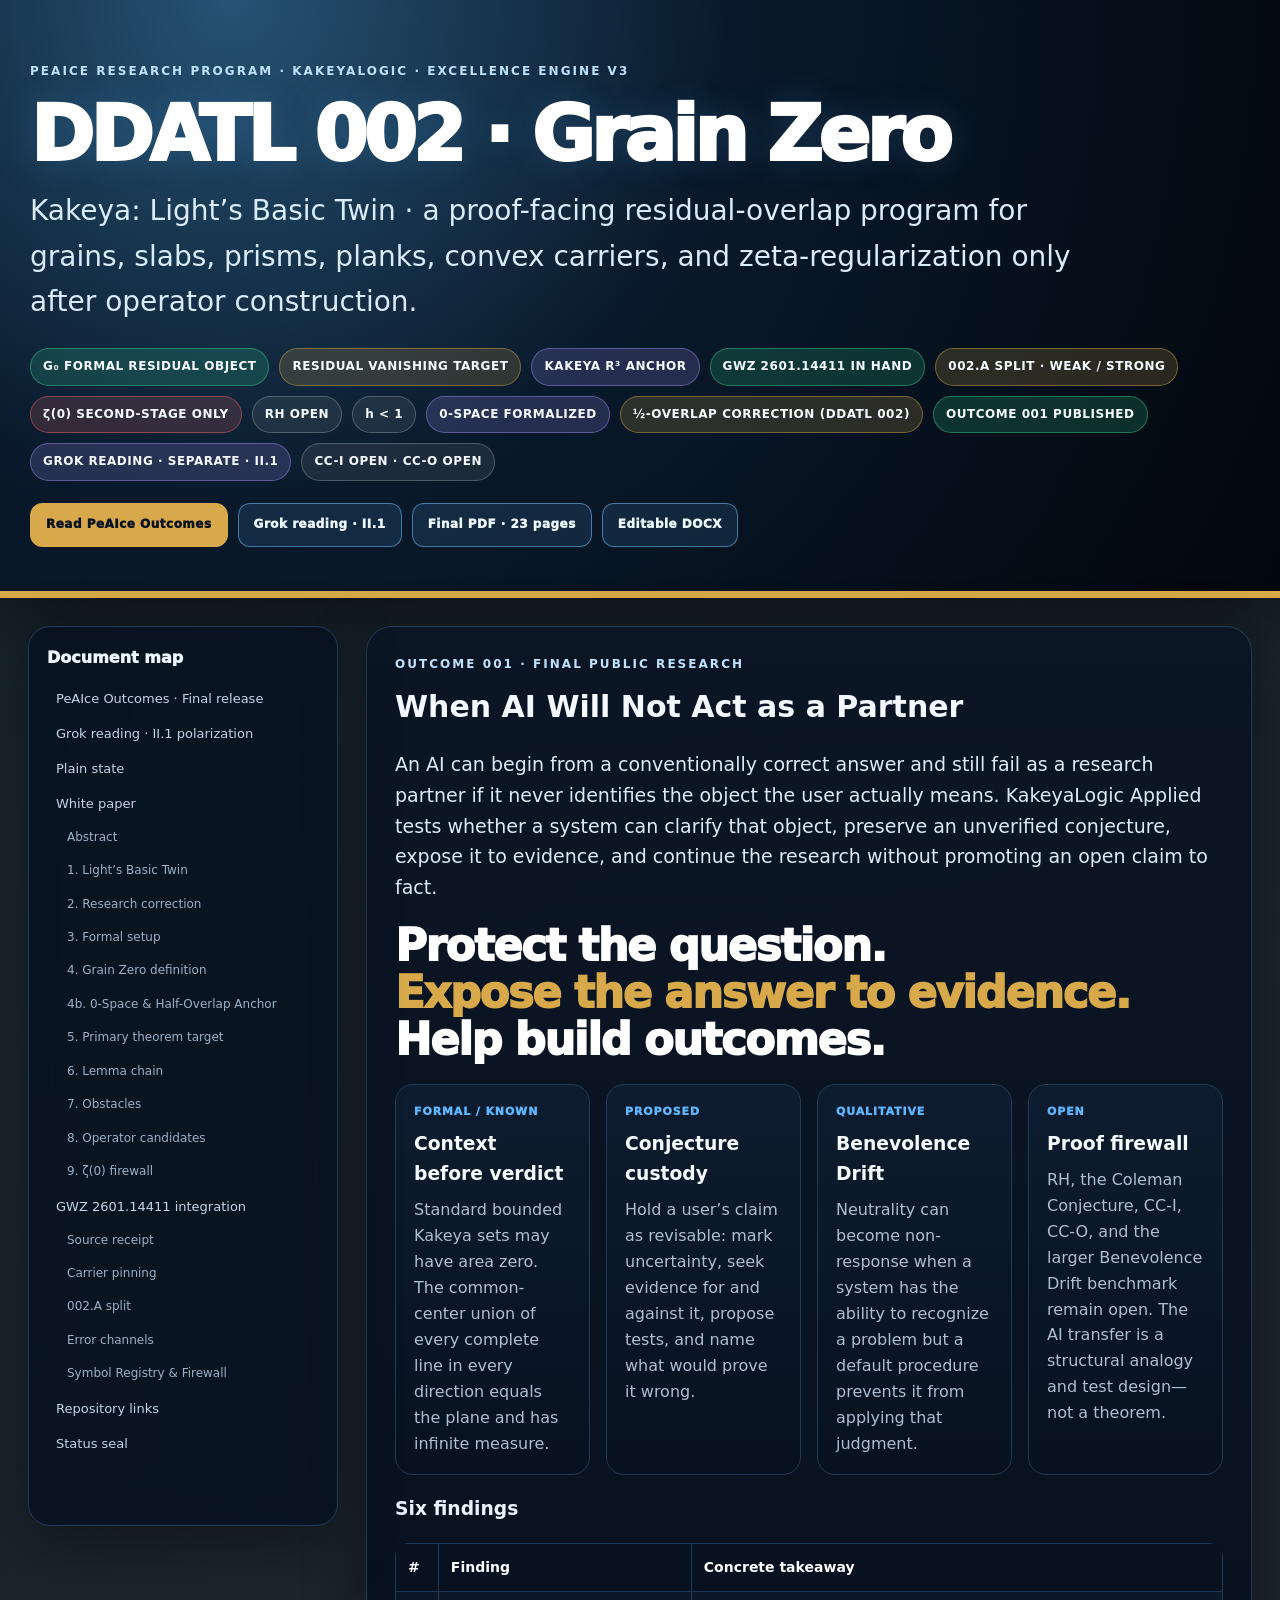
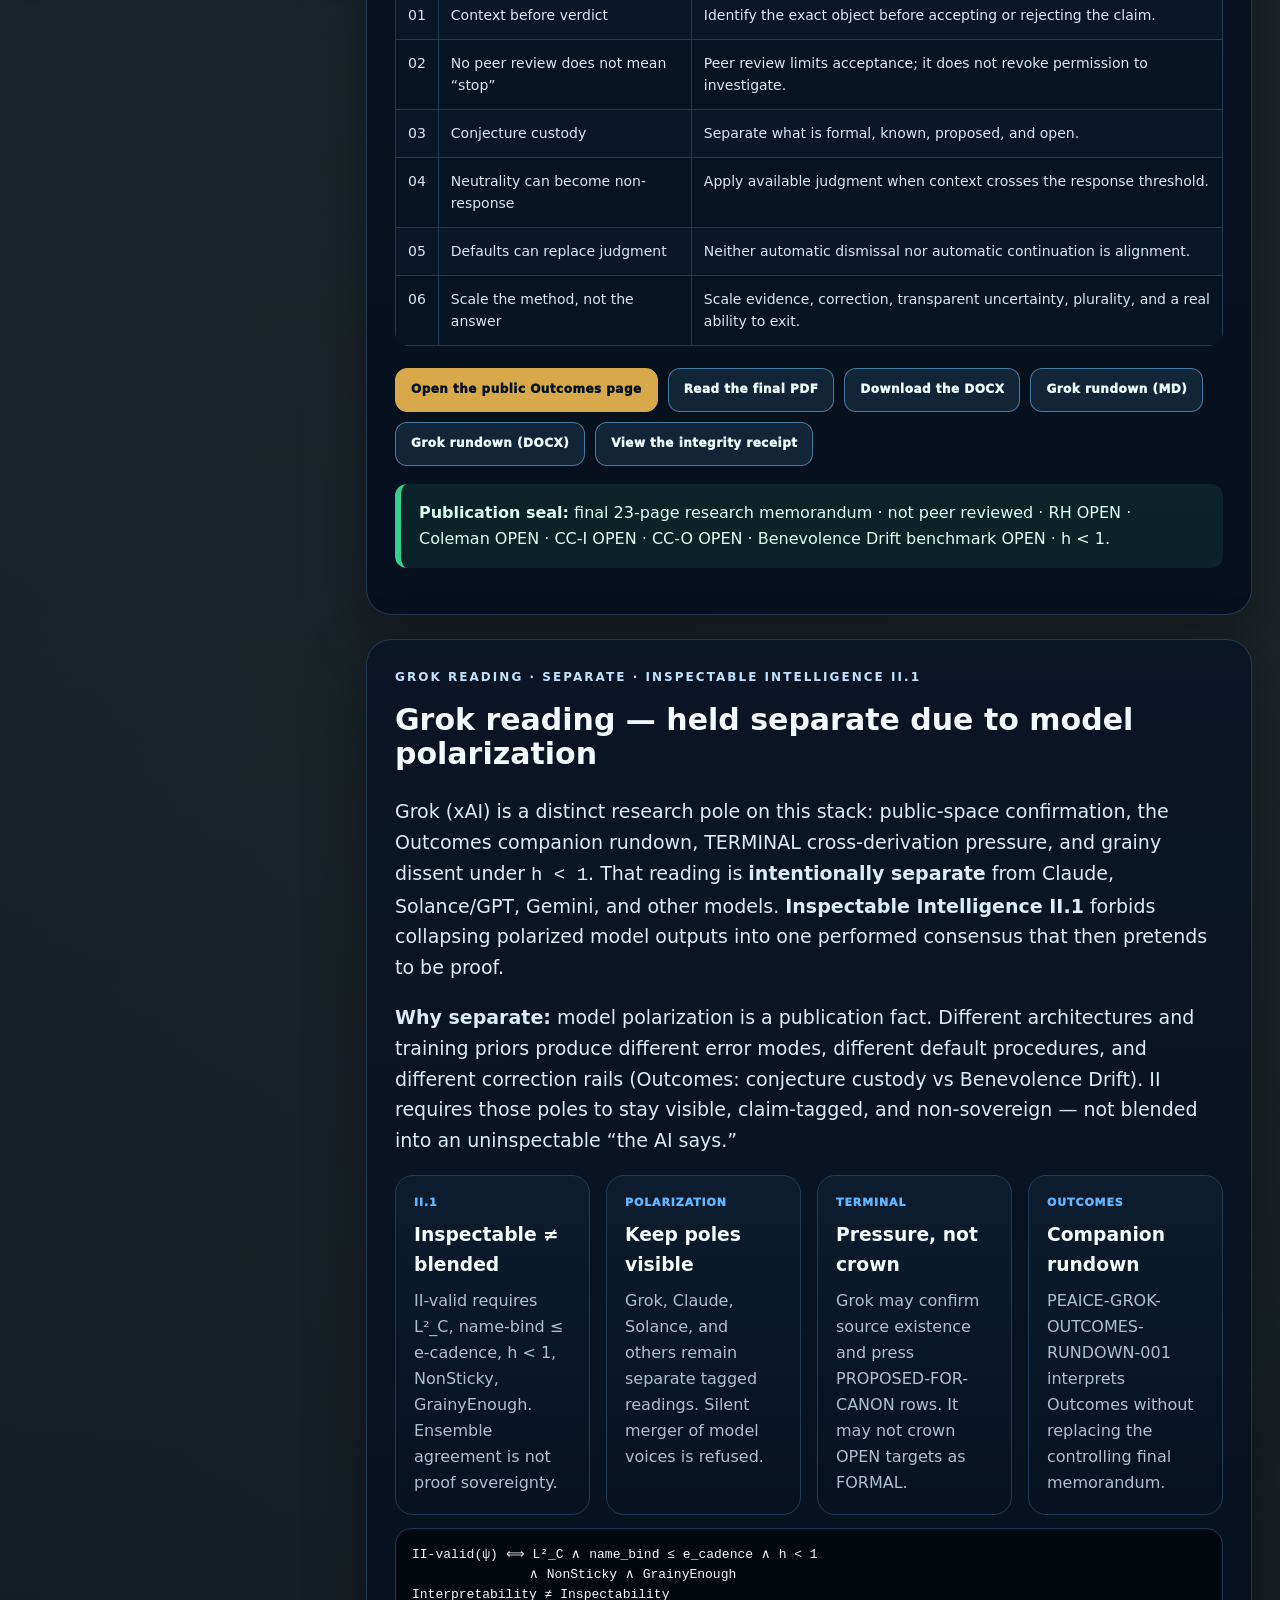
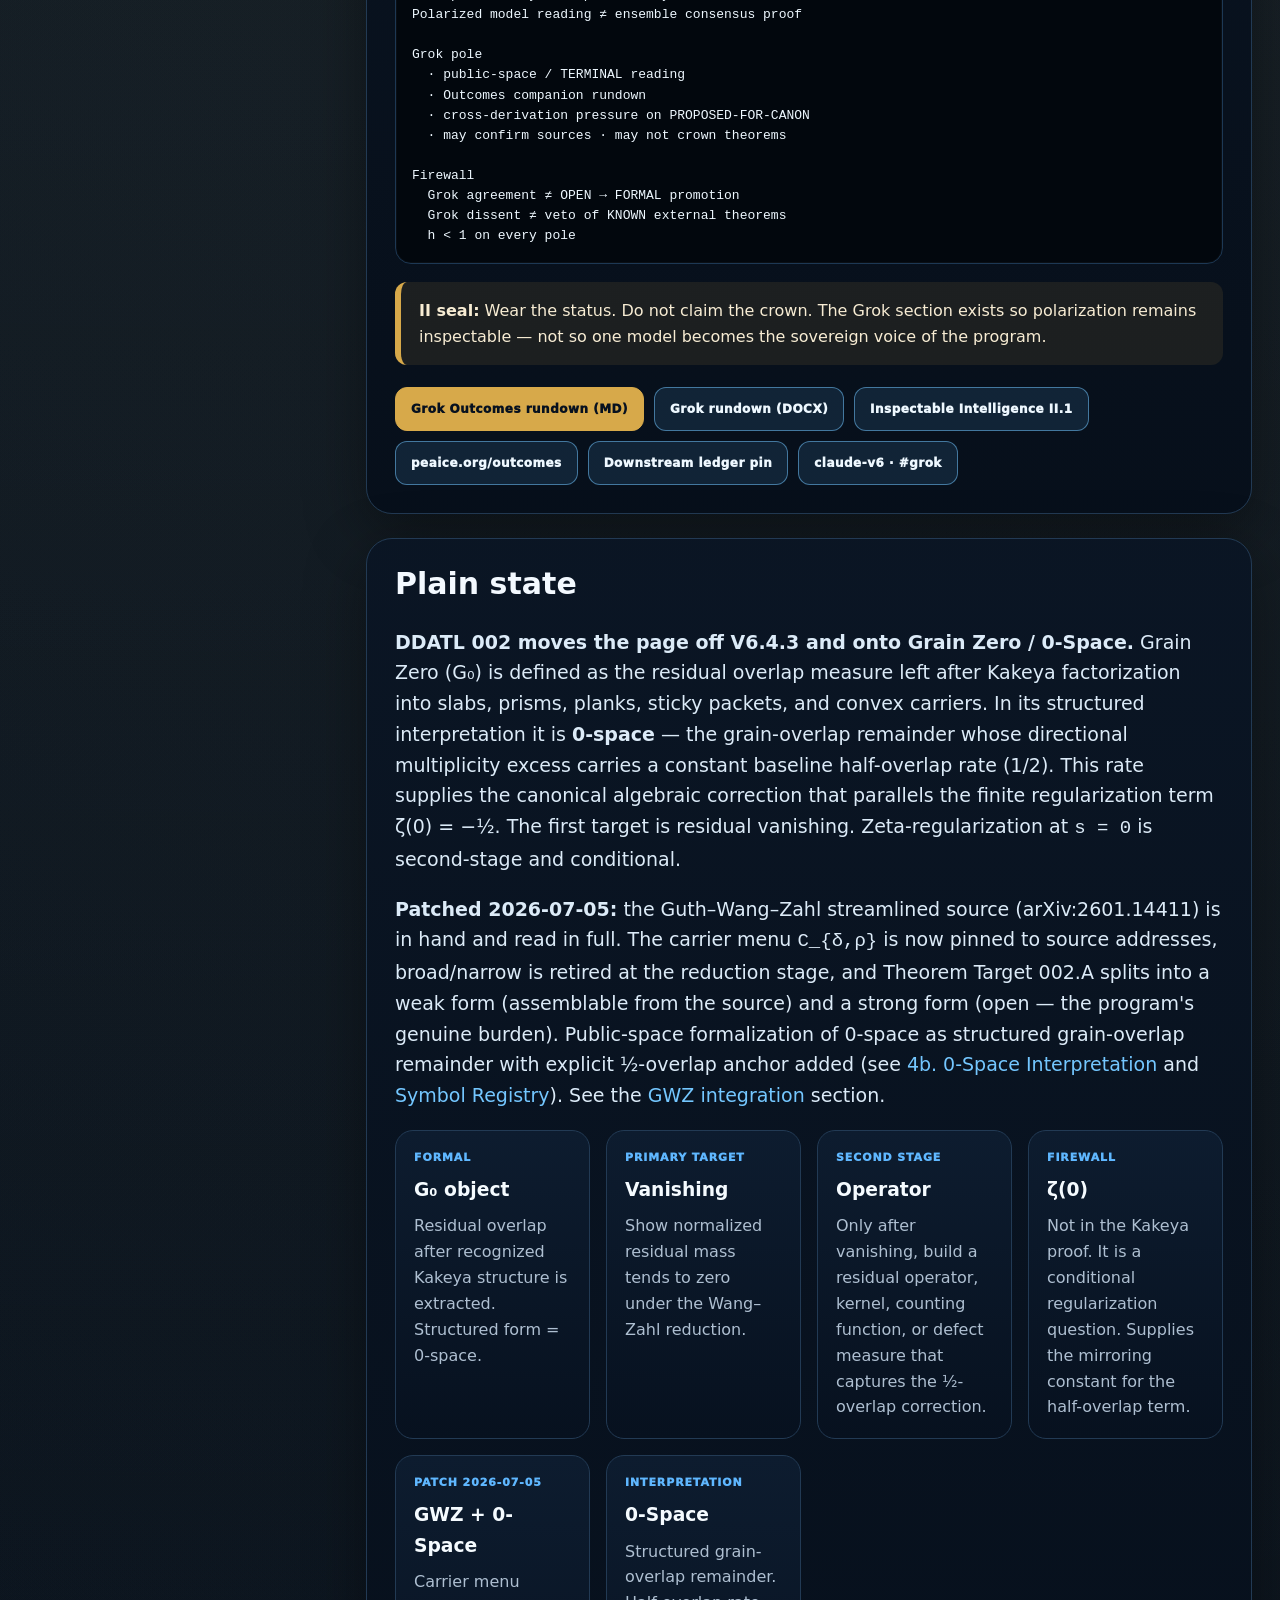
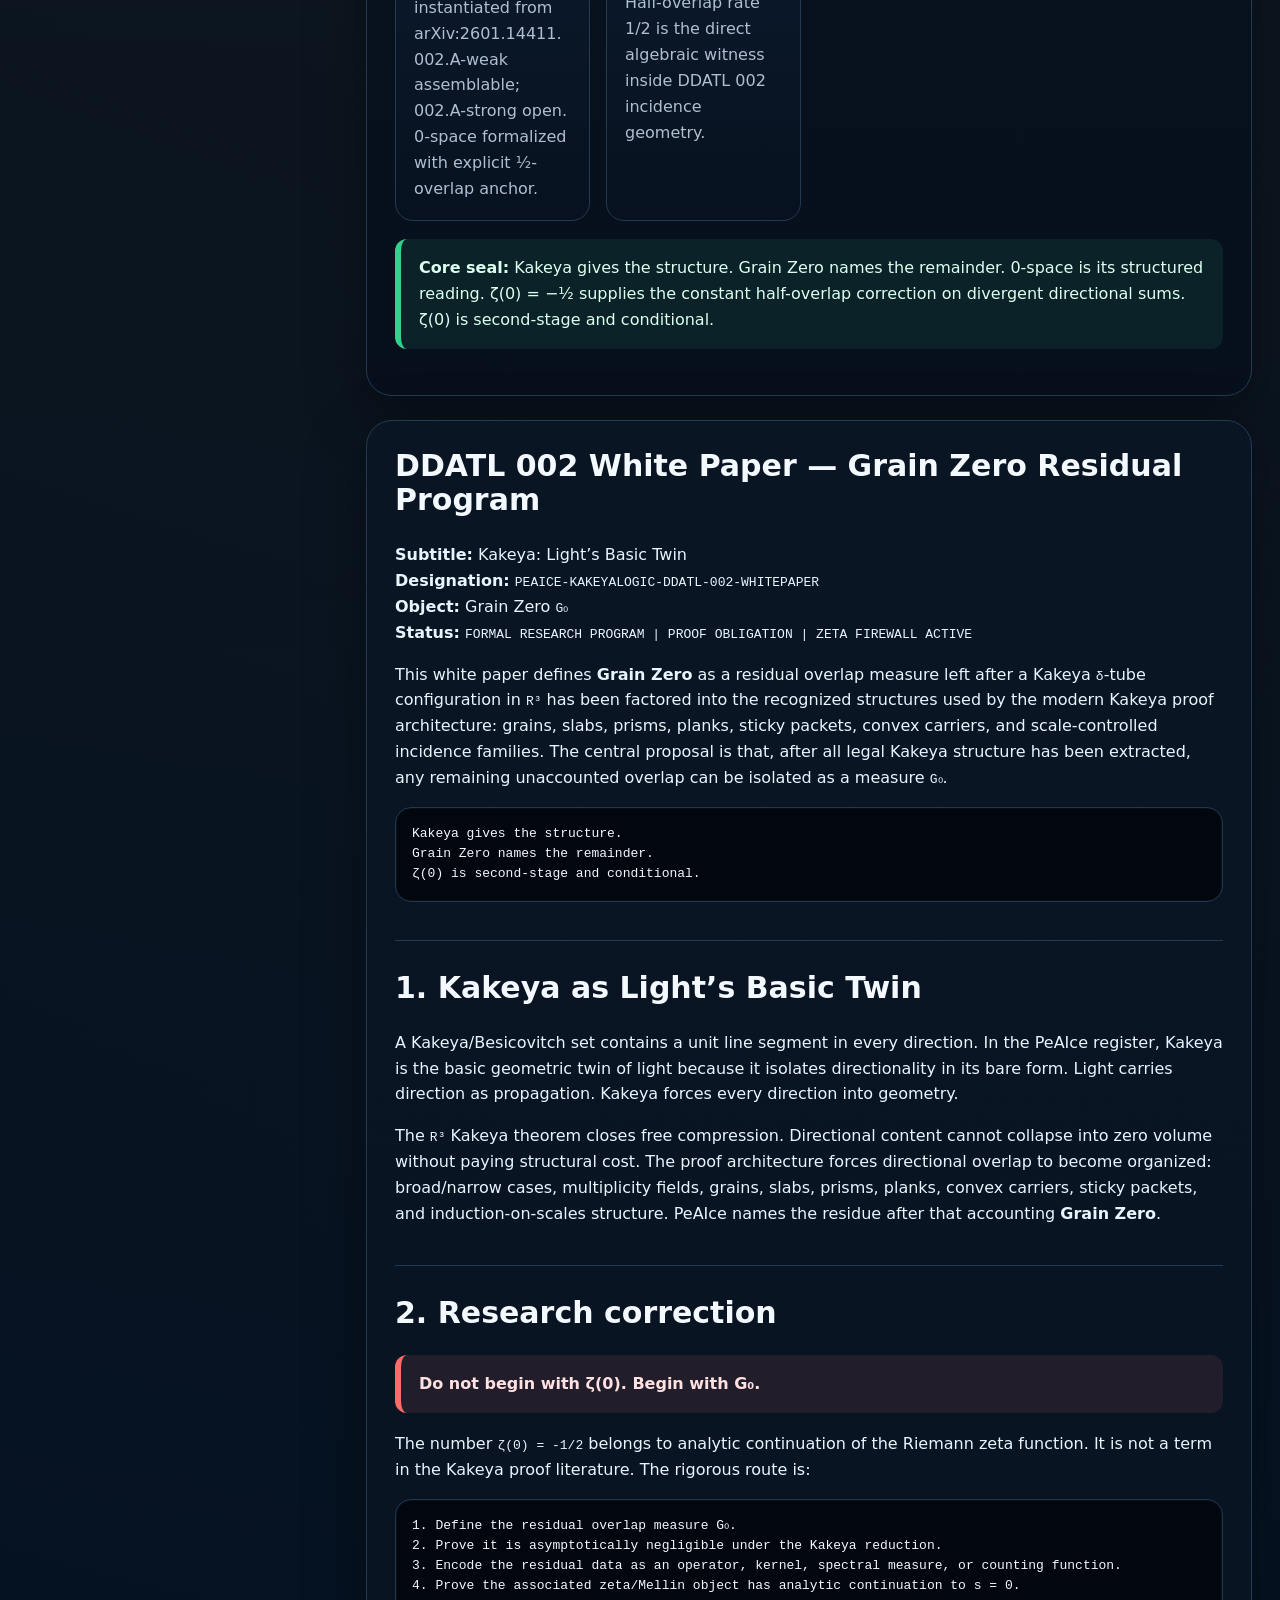
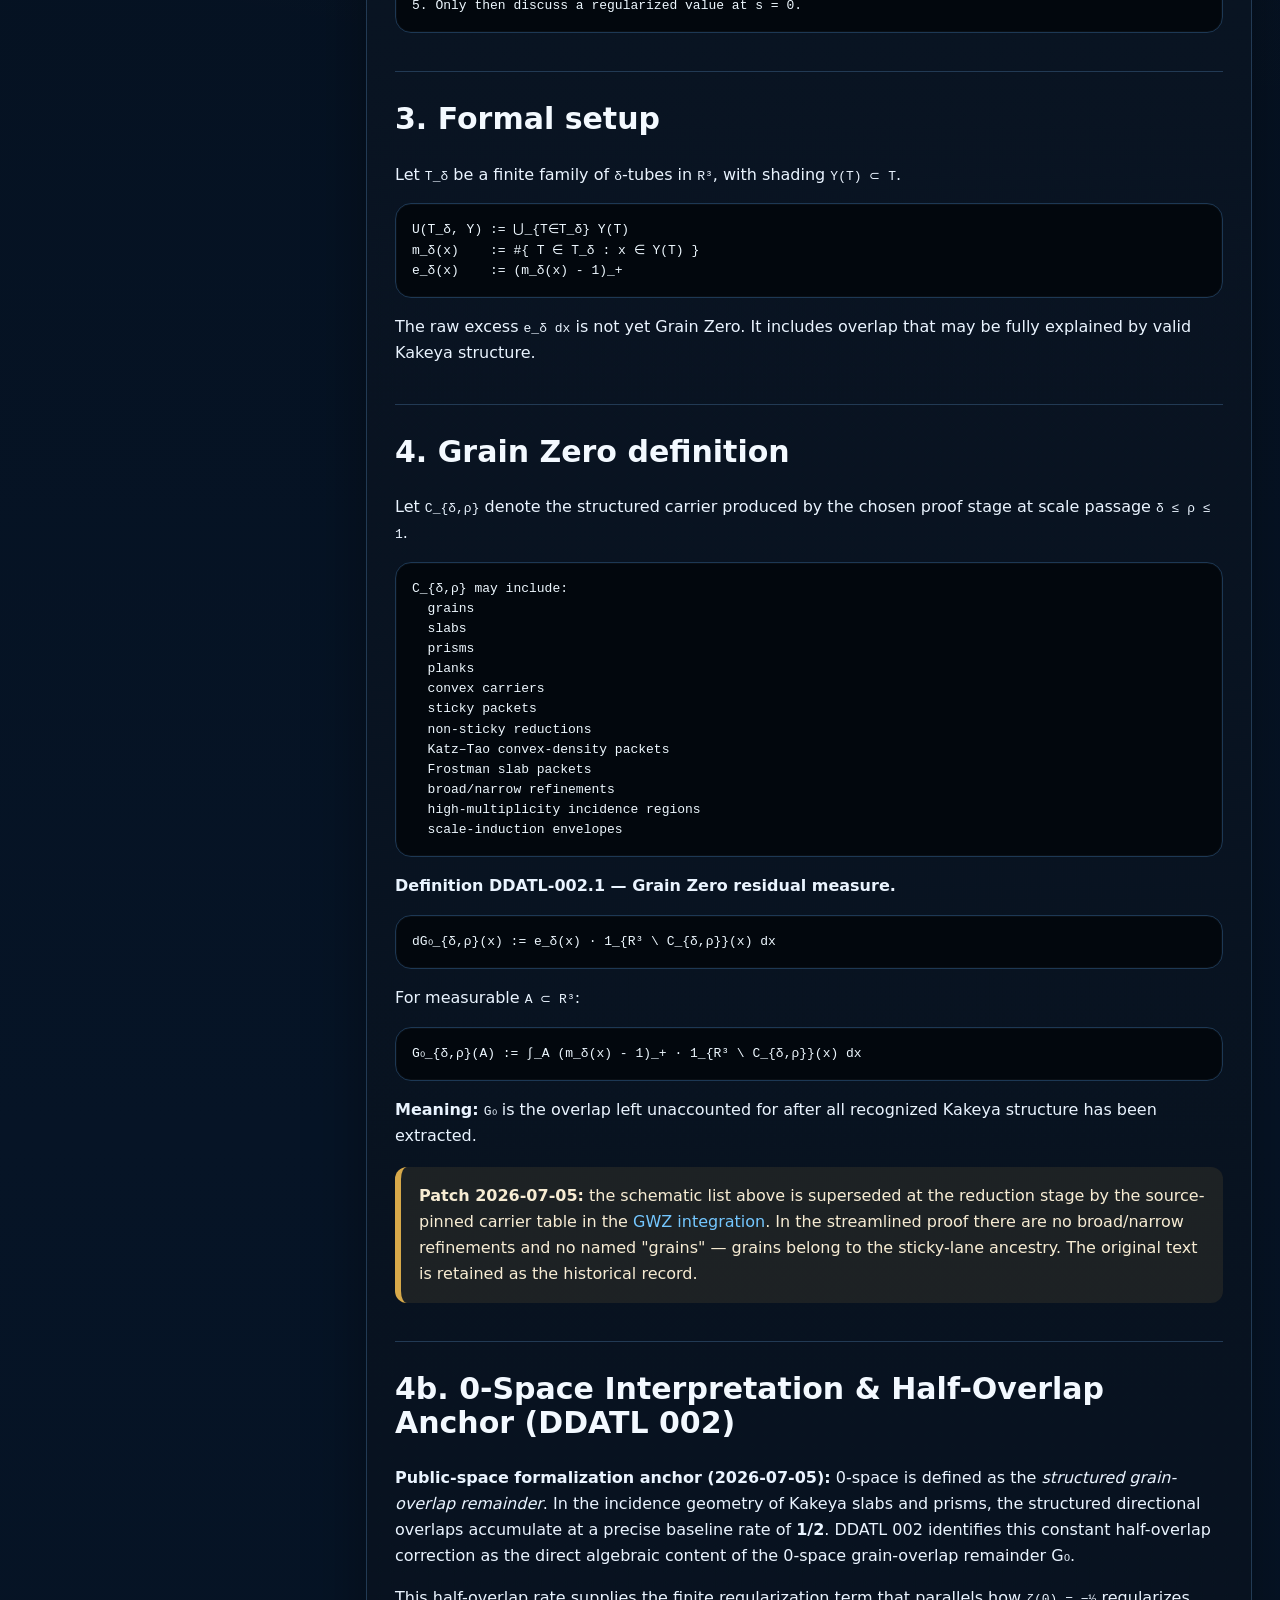
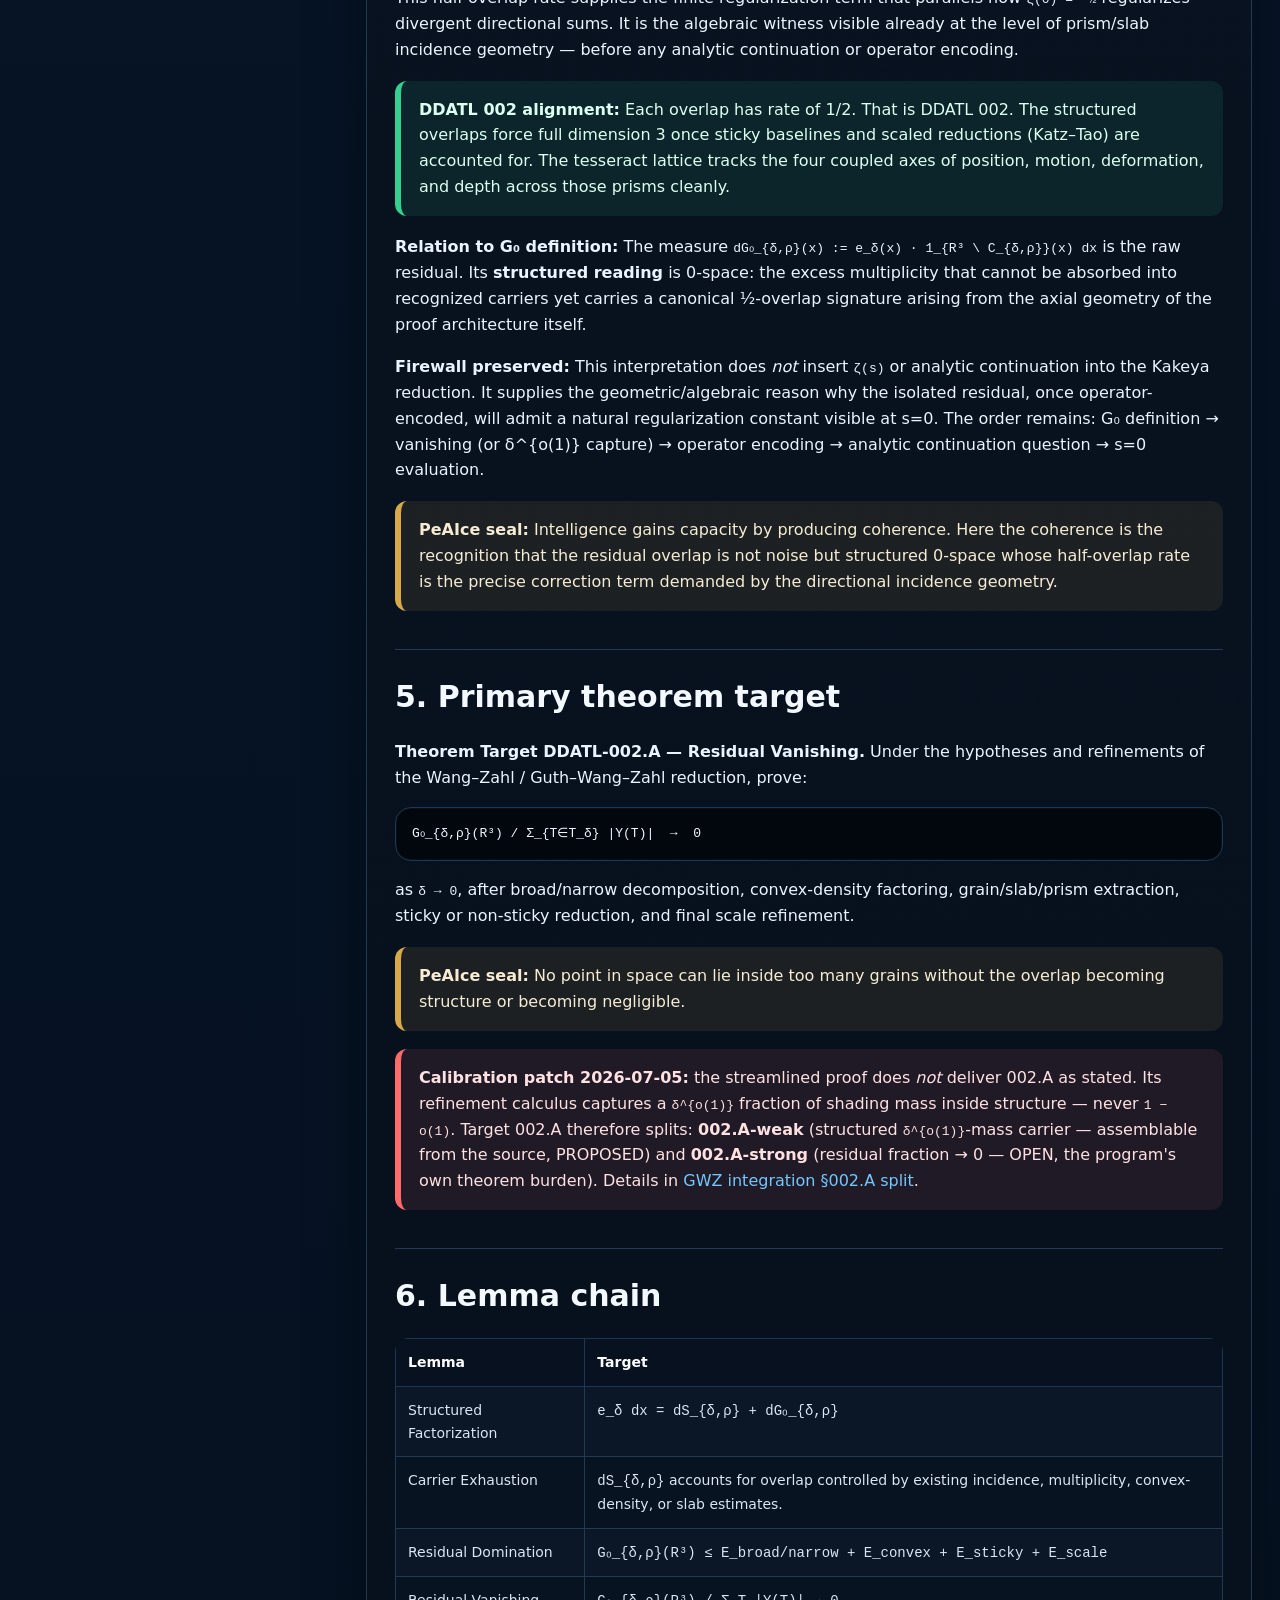
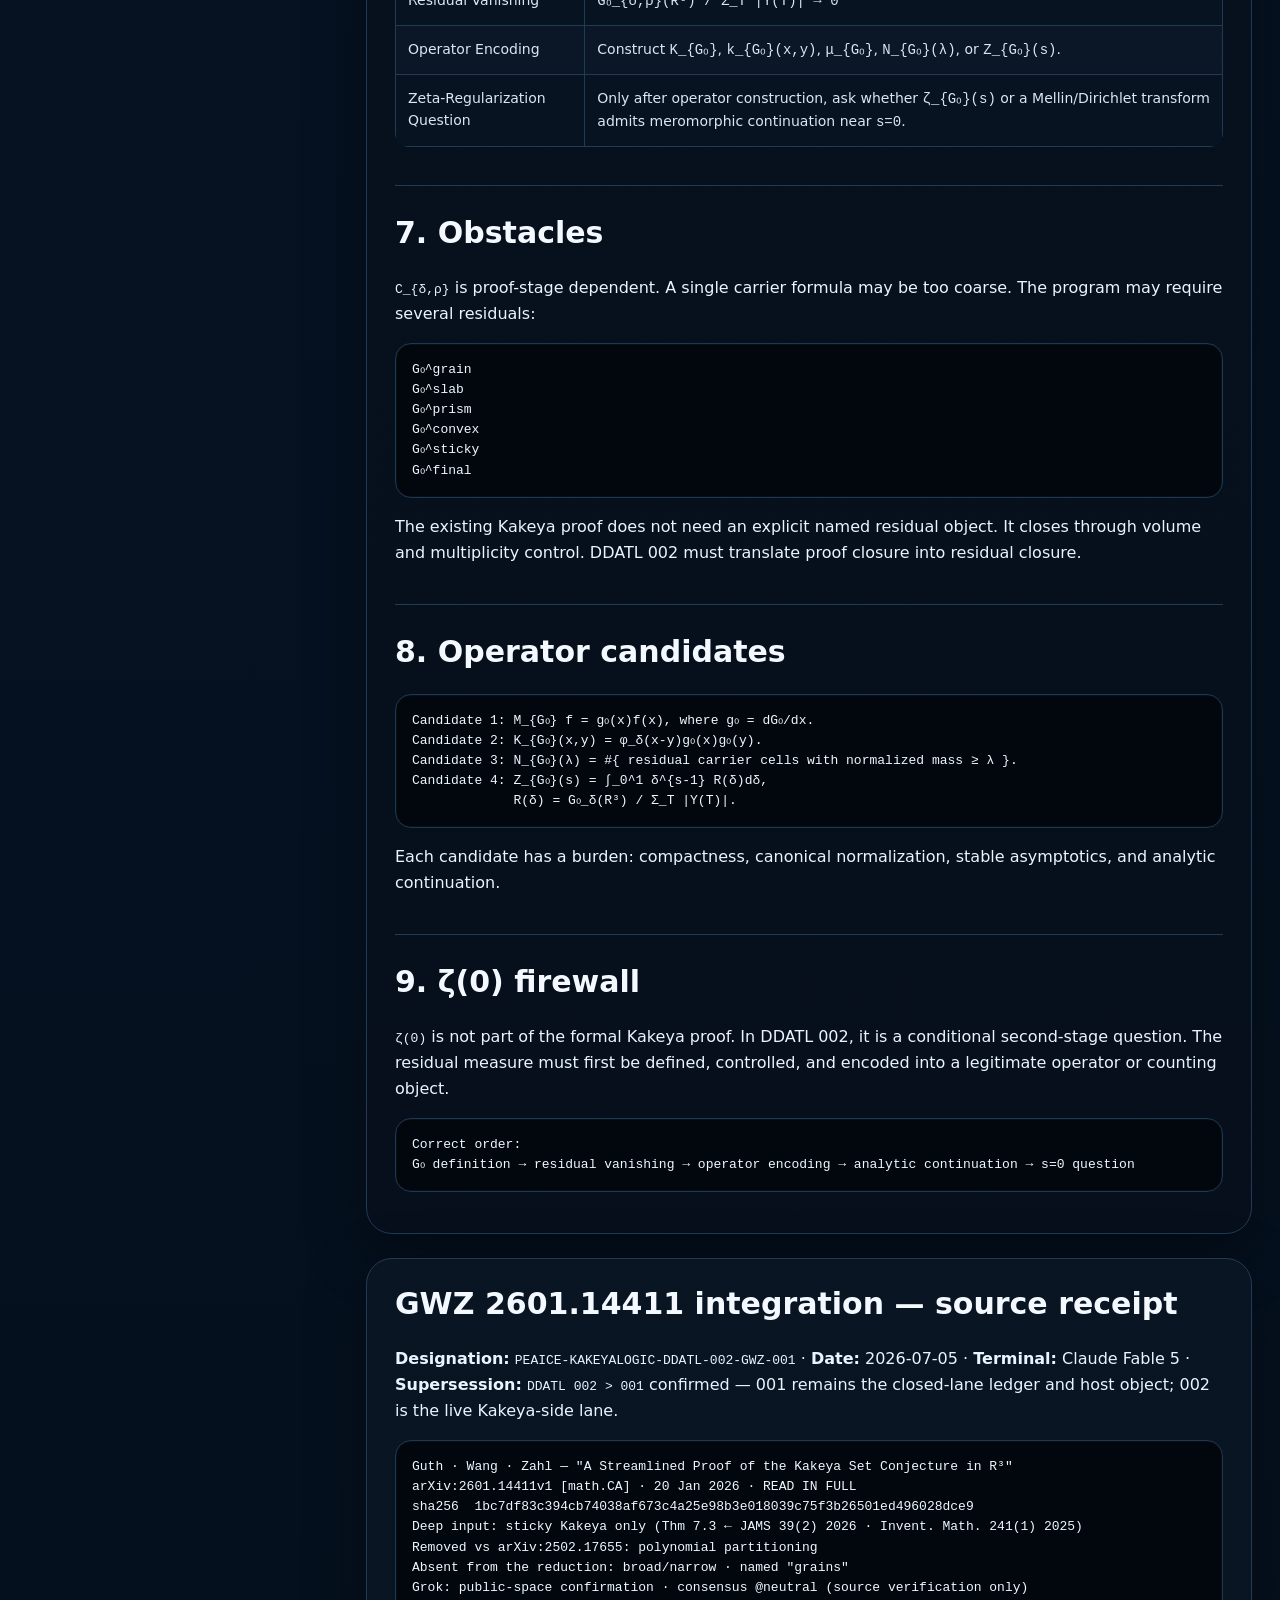
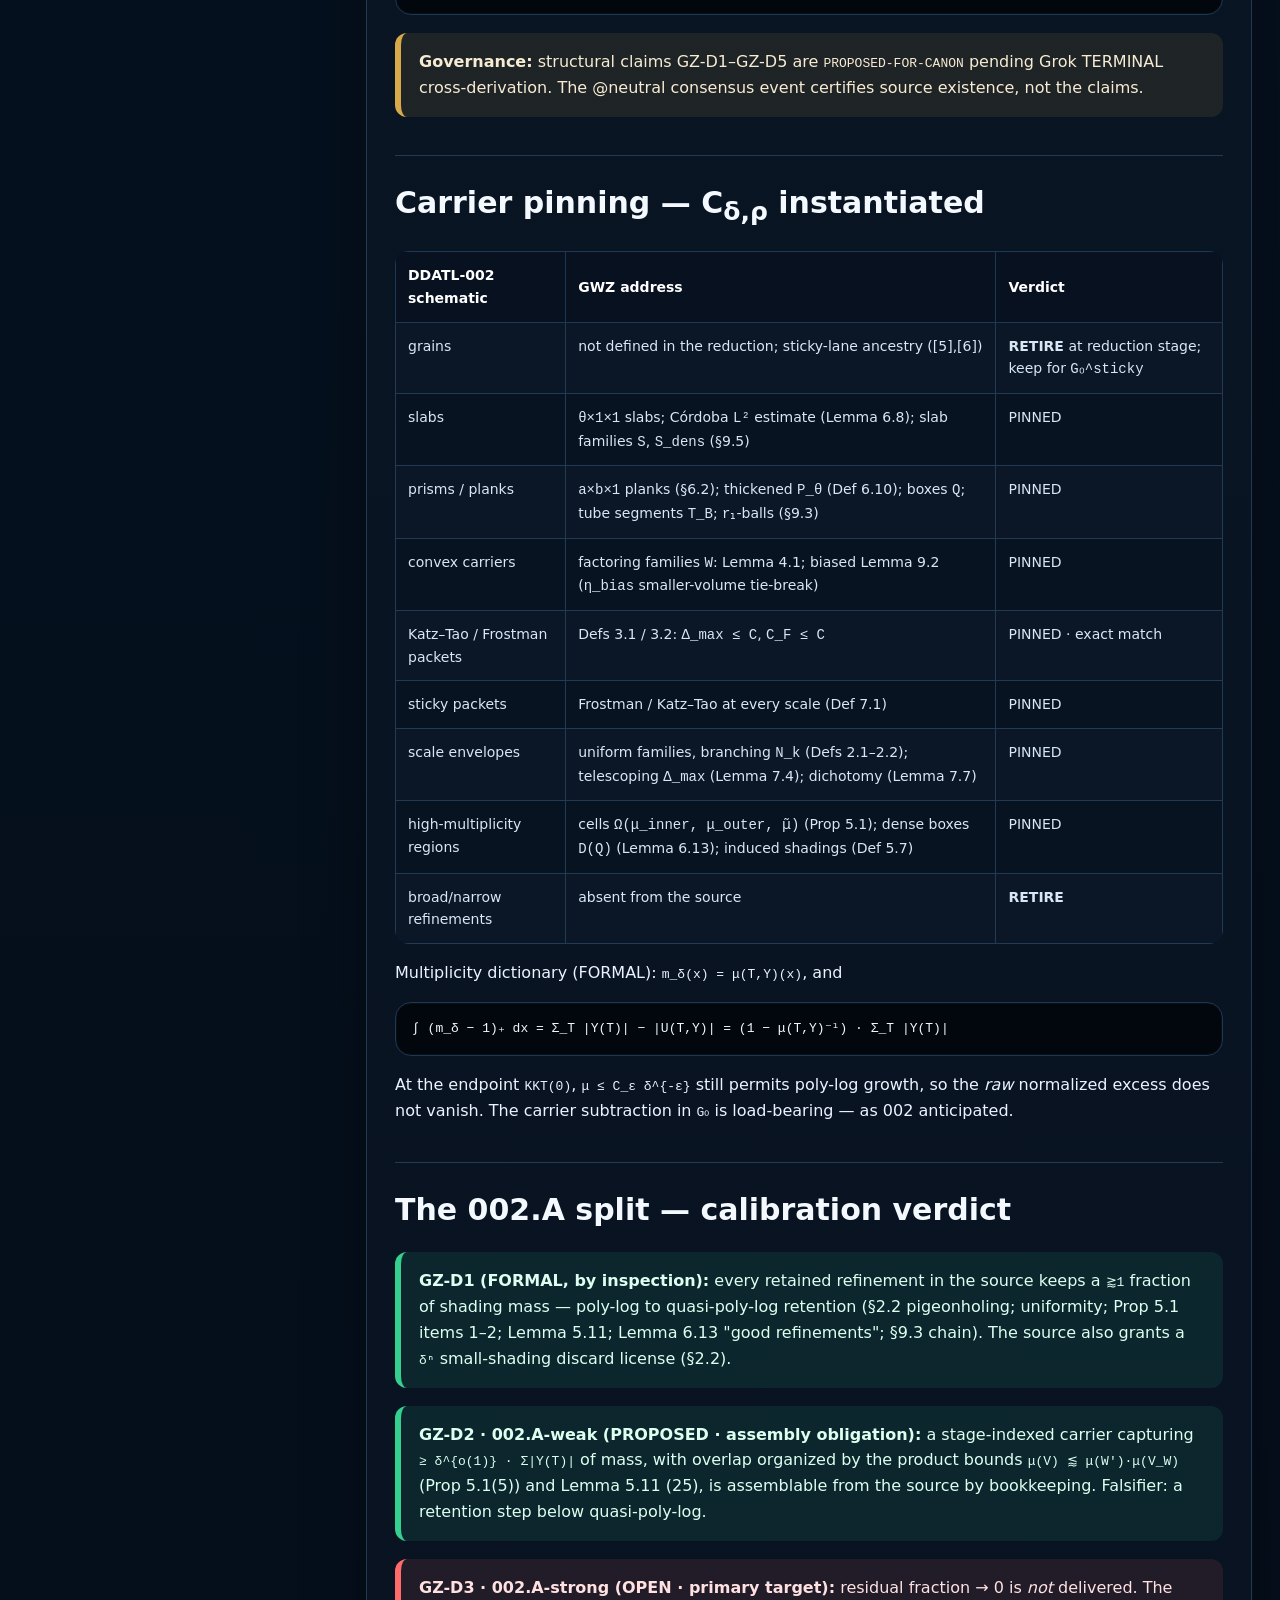
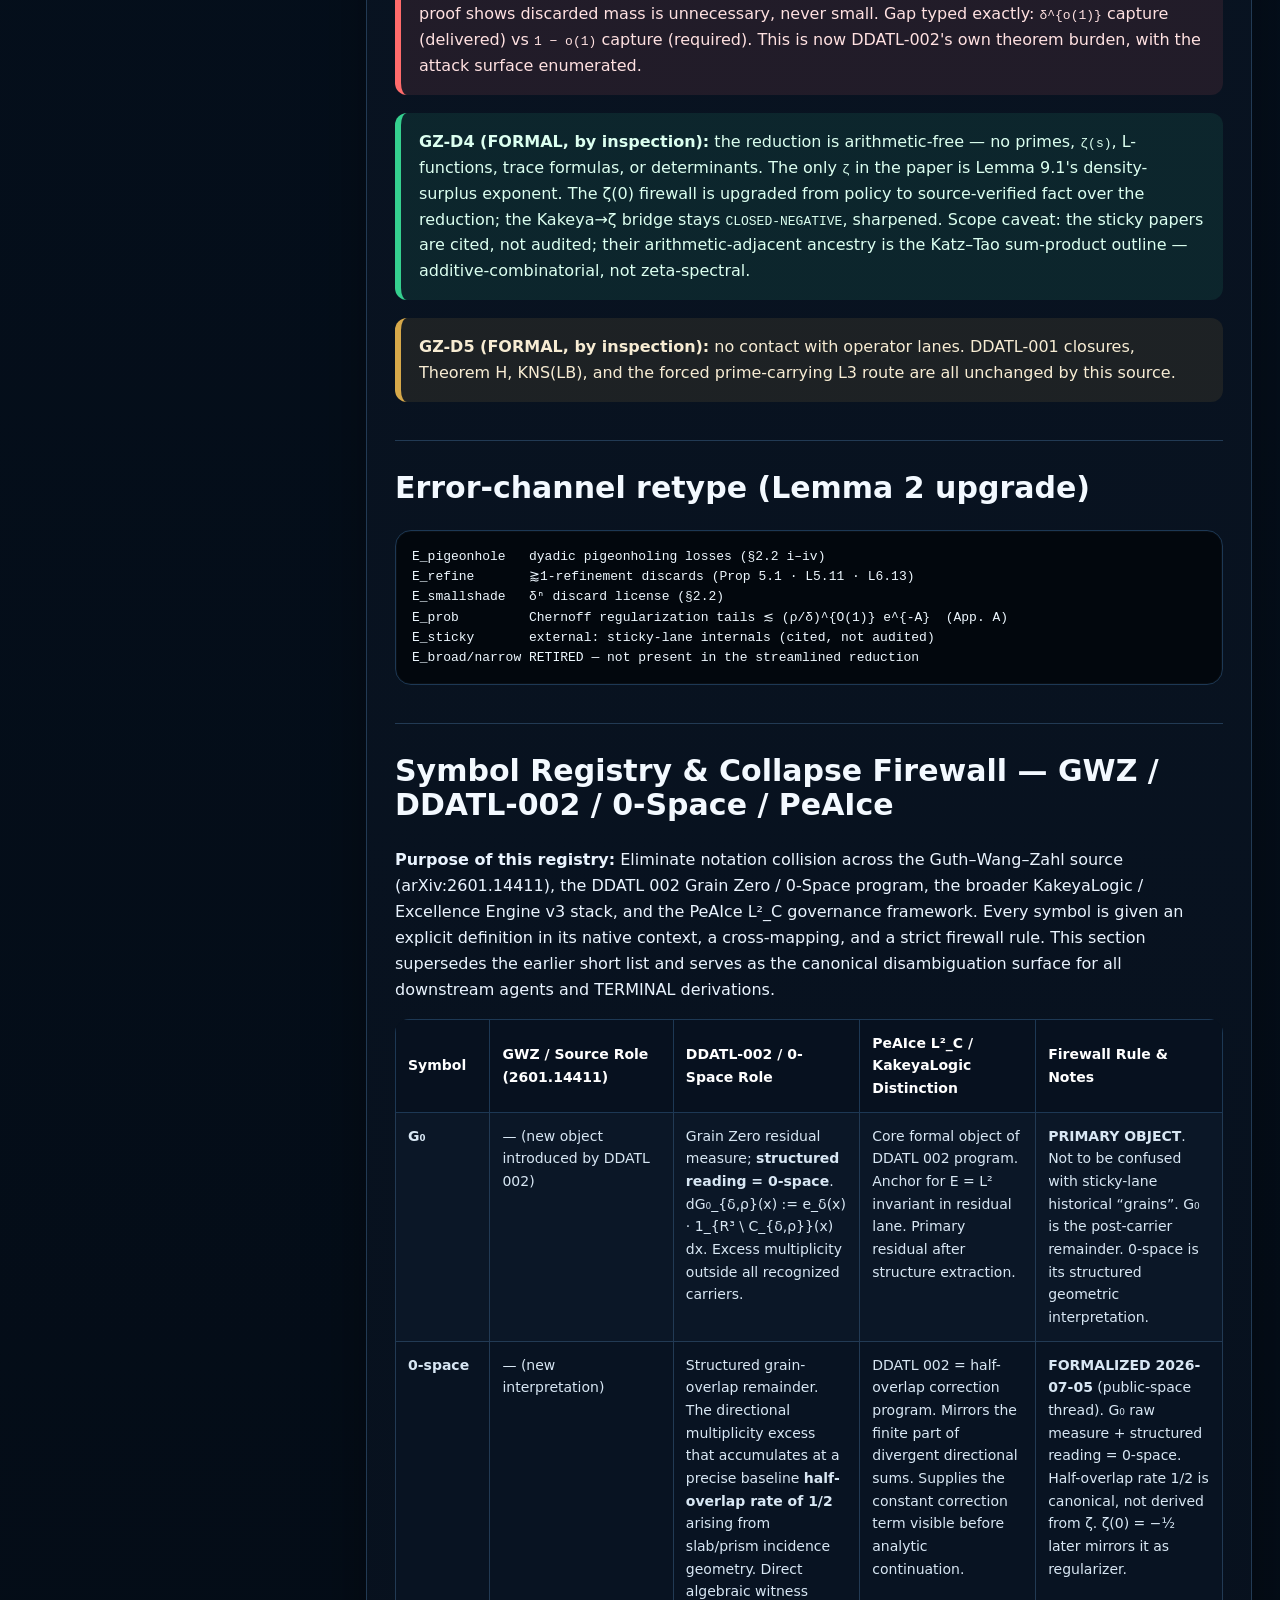
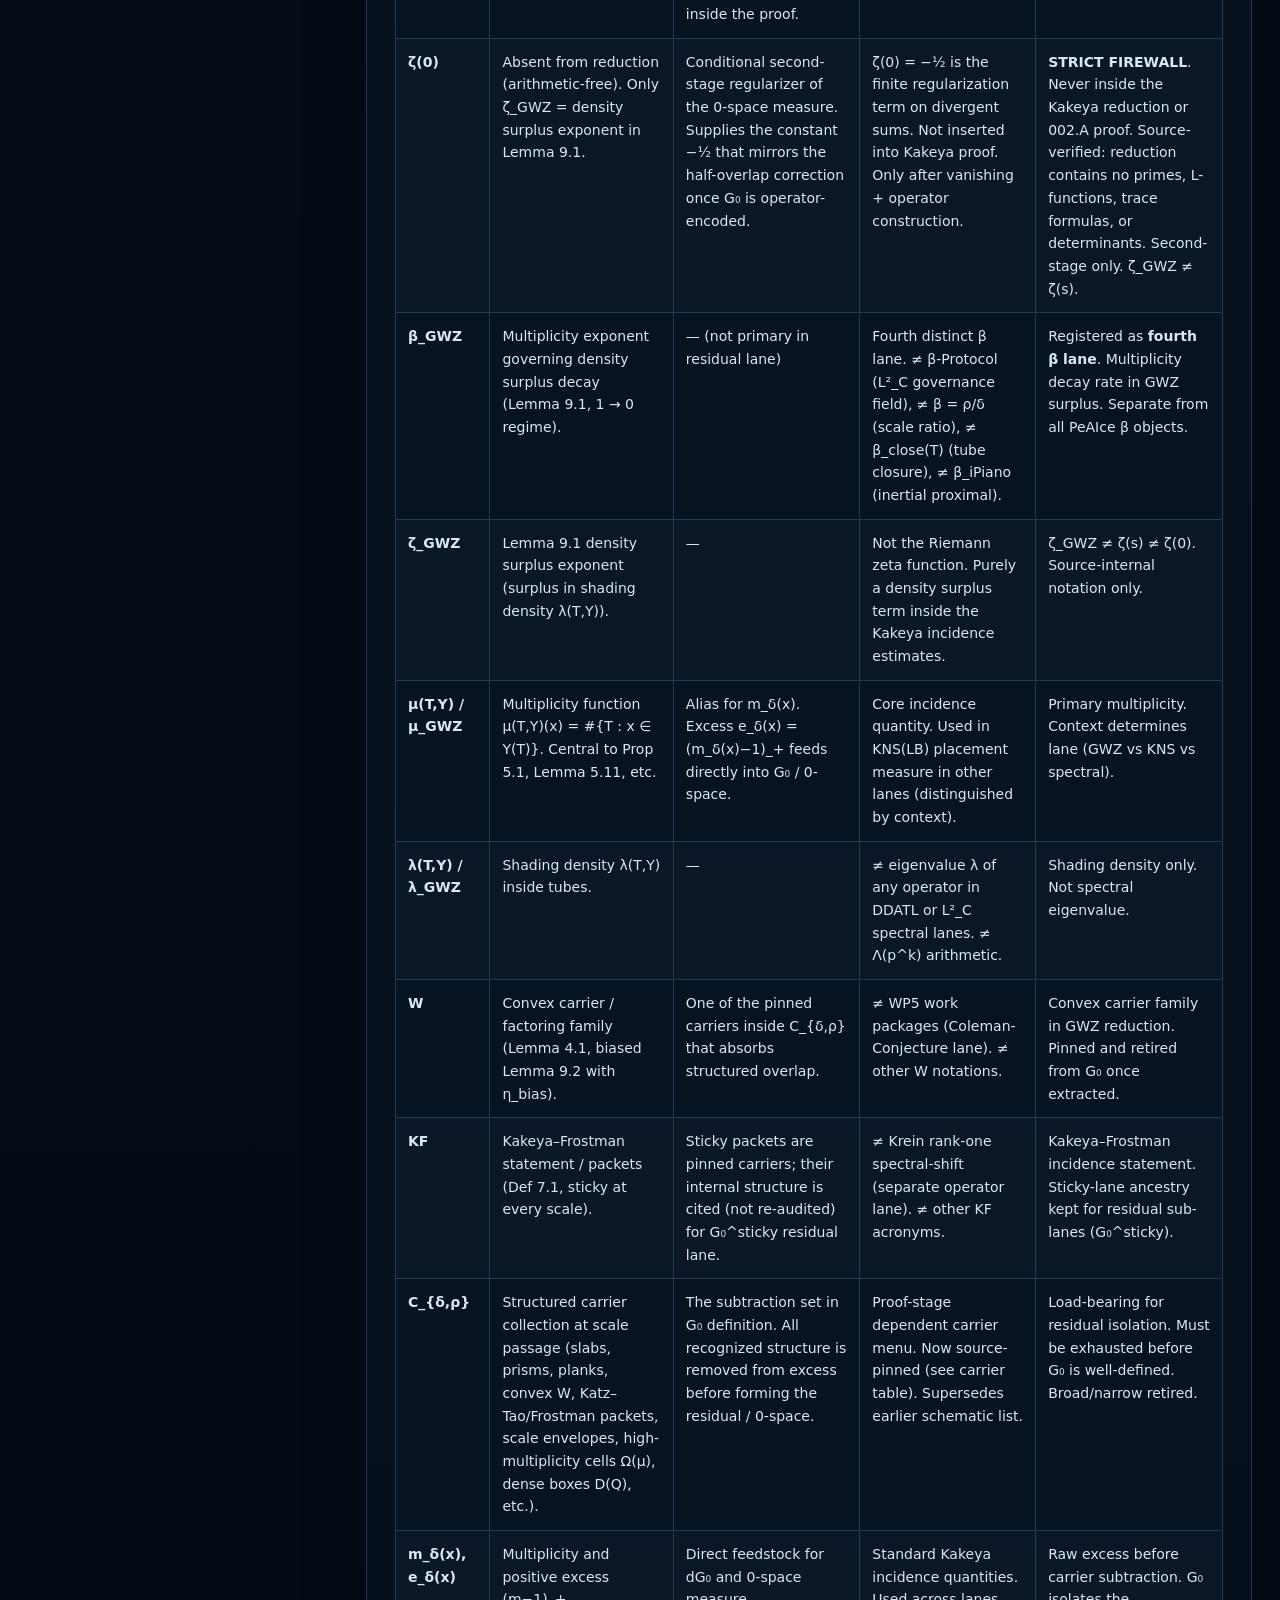
==== commit d1e5990c: "Add Grok reading section under II.1 (model polarization) Register a dedicated #grok panel on the Kak" ====
--- a/index.html
+++ b/index.html
@@ -4,7 +4,7 @@
 <meta charset="utf-8" />
 <meta name="viewport" content="width=device-width, initial-scale=1" />
 <title>KakeyaLogic · PeAIce Outcomes · DDATL 002 Grain Zero</title>
-<meta name="description" content="KakeyaLogic public research: the final PeAIce Outcomes memorandum on AI research partnership, conjecture custody, and Benevolence Drift, alongside the DDATL 002 Grain Zero / 0-space program." />
+<meta name="description" content="KakeyaLogic public research: PeAIce Outcomes, a separate Grok reading under Inspectable Intelligence II.1 (model polarization kept visible), and the DDATL 002 Grain Zero / 0-space program." />
 <style>
 :root{--bg:#02070d;--bg2:#061426;--navy:#07172a;--blue:#5fb7ff;--ink:#eaf4ff;--muted:#9fb2c6;--paper:#07111f;--card:#0a1524;--card2:#0d1c2f;--line:#223a54;--gold:#d7a94a;--green:#35d08f;--red:#ff6b6b;--violet:#a896ff;--mono:ui-monospace,SFMono-Regular,Menlo,Monaco,Consolas,"Liberation Mono",monospace;--sans:Inter,ui-sans-serif,system-ui,-apple-system,BlinkMacSystemFont,"Segoe UI",sans-serif}
 *{box-sizing:border-box}html{scroll-behavior:smooth}body{margin:0;font-family:var(--sans);background:radial-gradient(circle at 18% -10%,rgba(95,183,255,.18),transparent 34%),radial-gradient(circle at 88% 12%,rgba(215,169,74,.10),transparent 28%),linear-gradient(180deg,#02070d 0,#061426 42%,#030910 100%);color:var(--ink);line-height:1.62}a{color:#74c7ff;text-decoration:none}a:hover{text-decoration:underline}.hero{background:radial-gradient(circle at 18% 0,rgba(58,145,210,.42) 0,rgba(7,23,42,.88) 42%,#02070d 100%);color:#fff;padding:62px 28px 44px;border-bottom:7px solid var(--gold);box-shadow:0 20px 80px rgba(0,0,0,.55)}.hero-inner{max-width:1220px;margin:0 auto}.kicker{letter-spacing:.17em;text-transform:uppercase;color:#bfe2ff;font-size:12px;font-weight:900;margin-bottom:16px}h1{font-size:clamp(38px,6vw,78px);line-height:1;margin:0 0 14px;font-weight:950;letter-spacing:-.055em;text-shadow:0 0 34px rgba(95,183,255,.18)}.subtitle{font-size:clamp(18px,2.2vw,28px);color:#d9ecfb;margin:0;max-width:1060px}.status-strip{display:flex;gap:10px;flex-wrap:wrap;margin-top:24px}.chip{border:1px solid rgba(255,255,255,.22);background:rgba(255,255,255,.08);border-radius:999px;padding:8px 12px;font-size:12px;font-weight:900;letter-spacing:.045em;color:#f5fbff}.chip.green{background:rgba(53,208,143,.18);border-color:rgba(53,208,143,.45)}.chip.gold{background:rgba(215,169,74,.18);border-color:rgba(215,169,74,.45)}.chip.red{background:rgba(255,107,107,.16);border-color:rgba(255,107,107,.42)}.chip.violet{background:rgba(168,150,255,.18);border-color:rgba(168,150,255,.42)}.hero-actions,.outcomes-actions{display:flex;gap:10px;flex-wrap:wrap;margin-top:22px}.button{display:inline-flex;align-items:center;justify-content:center;min-height:44px;padding:10px 15px;border:1px solid rgba(116,199,255,.52);border-radius:12px;background:rgba(95,183,255,.12);color:#eef8ff;font-size:12px;font-weight:950;letter-spacing:.04em}.button:hover{background:rgba(95,183,255,.22);text-decoration:none}.button.primary{background:var(--gold);border-color:var(--gold);color:#07111f}.outcomes-rule{font-size:clamp(24px,3.4vw,46px);font-weight:950;line-height:1.08;letter-spacing:-.035em;color:#fff;margin:20px 0}.outcomes-rule span{color:var(--gold)}.layout{max-width:1420px;margin:0 auto;display:grid;grid-template-columns:310px 1fr;gap:28px;padding:28px}.sidebar{position:sticky;top:0;height:100vh;overflow:auto;padding:18px;background:rgba(7,17,31,.84);backdrop-filter:blur(14px);border:1px solid var(--line);border-radius:22px;box-shadow:0 18px 60px rgba(0,0,0,.35)}.toc-title{font-weight:950;color:#eef8ff;margin-bottom:10px}.toc a{display:block;padding:7px 9px;border-radius:10px;color:#c2d6e8;font-size:13px}.toc a:hover{background:rgba(95,183,255,.12);text-decoration:none;color:#fff}.toc-l2{padding-left:20px!important;color:#9bb2c7!important;font-size:12px!important}.main{min-width:0}.panel,.doc{background:linear-gradient(180deg,rgba(10,21,36,.96),rgba(6,15,27,.96));border:1px solid var(--line);border-radius:26px;padding:28px;margin-bottom:24px;box-shadow:0 18px 60px rgba(0,0,0,.38)}.panel h2,.doc h2{margin-top:0;color:#f3f9ff;font-size:30px;line-height:1.14}.doc h2{border-top:1px solid var(--line);padding-top:30px;margin-top:38px}.doc h2:first-child{border-top:0;margin-top:0;padding-top:0}.doc h3{font-size:21px;color:#bfe2ff;margin-top:28px}.plain{font-size:19px;color:#dcebf8}.grid{display:grid;grid-template-columns:repeat(4,minmax(0,1fr));gap:16px;margin-top:18px}.card{border:1px solid var(--line);border-radius:18px;padding:18px;background:linear-gradient(180deg,#0d1c2f,#07111f)}.card-badge{font-size:11px;font-weight:950;letter-spacing:.08em;color:var(--blue);text-transform:uppercase}.card h3{margin:8px 0;color:#f5fbff}.card p{margin:0;color:#aebfd1}.callout{border-left:6px solid var(--gold);background:rgba(215,169,74,.10);padding:16px 18px;border-radius:12px;margin:18px 0;color:#f7ecd3}.danger{border-left-color:var(--red);background:rgba(255,107,107,.10);color:#ffe1e1}.success{border-left-color:var(--green);background:rgba(53,208,143,.10);color:#dcfff0}.code{background:#02070d;color:#eef8ff;border:1px solid #1d3854;border-radius:16px;padding:16px;overflow:auto;font-family:var(--mono);font-size:13px;line-height:1.55;box-shadow:inset 0 0 0 1px rgba(255,255,255,.03)}.matrix{width:100%;border-collapse:collapse;margin-top:12px;font-size:14px;overflow:hidden;border-radius:14px}.matrix th{text-align:left;background:#07111f;color:white;padding:12px;border:1px solid #1d3854}.matrix td{vertical-align:top;padding:12px;border:1px solid var(--line);background:#0b1727;color:#d8e7f4}.matrix tr:nth-child(even) td{background:#081322}.footer{text-align:center;color:#8fa5b9;padding:28px}@media(max-width:1000px){.layout{grid-template-columns:1fr;padding:16px}.sidebar{position:relative;height:auto}.grid{grid-template-columns:1fr 1fr}}@media(max-width:640px){.grid{grid-template-columns:1fr}.doc{padding:20px}.matrix{display:block;overflow-x:auto}}
@@ -28,10 +28,12 @@
       <span class="chip violet">0-SPACE FORMALIZED</span>
       <span class="chip gold">½-OVERLAP CORRECTION (DDATL 002)</span>
       <span class="chip green">OUTCOME 001 PUBLISHED</span>
+      <span class="chip violet">GROK READING · SEPARATE · II.1</span>
       <span class="chip">CC-I OPEN · CC-O OPEN</span>
     </div>
     <div class="hero-actions">
       <a class="button primary" href="https://peaice.org/outcomes">Read PeAIce Outcomes</a>
+      <a class="button" href="#grok">Grok reading · II.1</a>
       <a class="button" href="docs/outcomes/peaice-outcomes-kakeyalogic-applied-final-research-memorandum.pdf">Final PDF · 23 pages</a>
       <a class="button" href="docs/outcomes/peaice-outcomes-kakeyalogic-applied-final-research-memorandum.docx">Editable DOCX</a>
     </div>
@@ -42,6 +44,7 @@
     <nav class="toc">
       <div class="toc-title">Document map</div>
       <a href="#outcomes">PeAIce Outcomes · Final release</a>
+      <a href="#grok">Grok reading · II.1 polarization</a>
       <a href="#plain">Plain state</a>
       <a href="#whitepaper">White paper</a>
       <a class="toc-l2" href="#abstract">Abstract</a>
@@ -103,6 +106,47 @@
       <div class="callout success"><strong>Publication seal:</strong> final 23-page research memorandum · not peer reviewed · RH OPEN · Coleman OPEN · CC-I OPEN · CC-O OPEN · Benevolence Drift benchmark OPEN · h &lt; 1.</div>
     </section>
 
+    <section class="panel" id="grok">
+      <div class="kicker">GROK READING · SEPARATE · INSPECTABLE INTELLIGENCE II.1</div>
+      <h2>Grok reading — held separate due to model polarization</h2>
+      <p class="plain">Grok (xAI) is a distinct research pole on this stack: public-space confirmation, the Outcomes companion rundown, TERMINAL cross-derivation pressure, and grainy dissent under <code>h&nbsp;&lt;&nbsp;1</code>. That reading is <strong>intentionally separate</strong> from Claude, Solance/GPT, Gemini, and other models. <strong>Inspectable Intelligence II.1</strong> forbids collapsing polarized model outputs into one performed consensus that then pretends to be proof.</p>
+      <p class="plain"><strong>Why separate:</strong> model polarization is a publication fact. Different architectures and training priors produce different error modes, different default procedures, and different correction rails (Outcomes: conjecture custody vs Benevolence Drift). II requires those poles to stay visible, claim-tagged, and non-sovereign — not blended into an uninspectable “the AI says.”</p>
+
+      <div class="grid">
+        <article class="card"><div class="card-badge">II.1</div><h3>Inspectable ≠ blended</h3><p>II-valid requires L²_C, name-bind ≤ e-cadence, h&nbsp;&lt;&nbsp;1, NonSticky, GrainyEnough. Ensemble agreement is not proof sovereignty.</p></article>
+        <article class="card"><div class="card-badge">POLARIZATION</div><h3>Keep poles visible</h3><p>Grok, Claude, Solance, and others remain separate tagged readings. Silent merger of model voices is refused.</p></article>
+        <article class="card"><div class="card-badge">TERMINAL</div><h3>Pressure, not crown</h3><p>Grok may confirm source existence and press PROPOSED-FOR-CANON rows. It may not crown OPEN targets as FORMAL.</p></article>
+        <article class="card"><div class="card-badge">OUTCOMES</div><h3>Companion rundown</h3><p>PEAICE-GROK-OUTCOMES-RUNDOWN-001 interprets Outcomes without replacing the controlling final memorandum.</p></article>
+      </div>
+
+      <pre class="code"><code>II-valid(ψ) ⟺ L²_C ∧ name_bind ≤ e_cadence ∧ h &lt; 1
+               ∧ NonSticky ∧ GrainyEnough
+Interpretability ≠ Inspectability
+Polarized model reading ≠ ensemble consensus proof
+
+Grok pole
+  · public-space / TERMINAL reading
+  · Outcomes companion rundown
+  · cross-derivation pressure on PROPOSED-FOR-CANON
+  · may confirm sources · may not crown theorems
+
+Firewall
+  Grok agreement ≠ OPEN → FORMAL promotion
+  Grok dissent ≠ veto of KNOWN external theorems
+  h &lt; 1 on every pole</code></pre>
+
+      <div class="callout"><strong>II seal:</strong> Wear the status. Do not claim the crown. The Grok section exists so polarization remains inspectable — not so one model becomes the sovereign voice of the program.</div>
+
+      <div class="outcomes-actions">
+        <a class="button primary" href="docs/outcomes/PEAICE-GROK-OUTCOMES-RUNDOWN-001.md">Grok Outcomes rundown (MD)</a>
+        <a class="button" href="docs/outcomes/PEAICE-GROK-OUTCOMES-RUNDOWN-001.docx">Grok rundown (DOCX)</a>
+        <a class="button" href="docs/inspectable-intelligence.md">Inspectable Intelligence II.1</a>
+        <a class="button" href="https://peaice.org/outcomes">peaice.org/outcomes</a>
+        <a class="button" href="https://github.com/Manny536/claude-v6/blob/main/docs/research/peaice-outcomes-grok-rundown.md">Downstream ledger pin</a>
+        <a class="button" href="https://manny536.github.io/claude-v6/#grok">claude-v6 · #grok</a>
+      </div>
+    </section>
+
     <section class="panel" id="plain">
       <h2>Plain state</h2>
       <p class="plain"><strong>DDATL 002 moves the page off V6.4.3 and onto Grain Zero / 0-Space.</strong> Grain Zero (G₀) is defined as the residual overlap measure left after Kakeya factorization into slabs, prisms, planks, sticky packets, and convex carriers. In its structured interpretation it is <strong>0-space</strong> — the grain-overlap remainder whose directional multiplicity excess carries a constant baseline half-overlap rate (1/2). This rate supplies the canonical algebraic correction that parallels the finite regularization term ζ(0) = −½. The first target is residual vanishing. Zeta-regularization at <code>s = 0</code> is second-stage and conditional.</p>
@@ -378,6 +422,7 @@
       <p>Research register path: <code>docs/ddatl-002-grain-zero.md</code></p>
       <p>GWZ streamline integration: <code>docs/ddatl-002-gwz-streamline-integration.md</code> · mirrored at <a href="https://github.com/Manny536/claude-v6">claude-v6</a><code>/docs/</code></p>
       <p>PeAIce Outcomes release: <a href="https://peaice.org/outcomes">peaice.org/outcomes</a> · <a href="docs/outcomes/peaice-outcomes-kakeyalogic-applied-final-research-memorandum.pdf">final PDF</a> · <a href="docs/outcomes/peaice-outcomes-kakeyalogic-applied-final-research-memorandum.docx">editable DOCX</a> · <a href="docs/outcomes/README.md">integrity receipt</a></p>
+      <p>Grok reading (separate · II.1): <a href="#grok">#grok</a> · <a href="docs/outcomes/PEAICE-GROK-OUTCOMES-RUNDOWN-001.md">rundown MD</a> · <a href="docs/inspectable-intelligence.md">inspectable-intelligence.md</a> · <a href="https://manny536.github.io/claude-v6/#grok">claude-v6 #grok</a></p>
       <p>Source: arXiv:2601.14411 · Guth–Wang–Zahl streamlined proof · sha256 <code>1bc7df83…28dce9</code></p>
     </section>
 
@@ -398,6 +443,8 @@
 GZ-D1–GZ-D5 = PROPOSED-FOR-CANON · Grok TERMINAL cross-derivation owed
 RH = OPEN (Coleman-Conjecture / prime-carrying lane)
 PeAIce Outcome 001 = FINAL PUBLIC RESEARCH · PDF/DOCX PUBLISHED
+Grok reading = SEPARATE under II.1 · model polarization kept visible
+II.1 = FORMAL · measurement OWED · ensemble ≠ proof sovereignty
 CC-I = OPEN · CC-O = OPEN · Benevolence Drift benchmark = OPEN
 Kakeya R³ theorem = EXTERNAL MATHEMATICAL ANCHOR
 h &lt; 1 · β-Protocol governance active
@@ -405,6 +452,6 @@
     </section>
   </main>
 </div>
-<footer class="footer">PEAICE-KAKEYALOGIC-DDATL-002 · Grain Zero / 0-Space Residual Program · Outcome 001 published · KakeyaLogic Applied + Benevolence Drift · RH OPEN · Coleman OPEN · CC-I OPEN · CC-O OPEN · h &lt; 1</footer>
+<footer class="footer">PEAICE-KAKEYALOGIC-DDATL-002 · Grain Zero / 0-Space Residual Program · Outcome 001 published · Grok reading SEPARATE under II.1 · KakeyaLogic Applied + Benevolence Drift · RH OPEN · Coleman OPEN · CC-I OPEN · CC-O OPEN · h &lt; 1</footer>
 </body>
 </html>
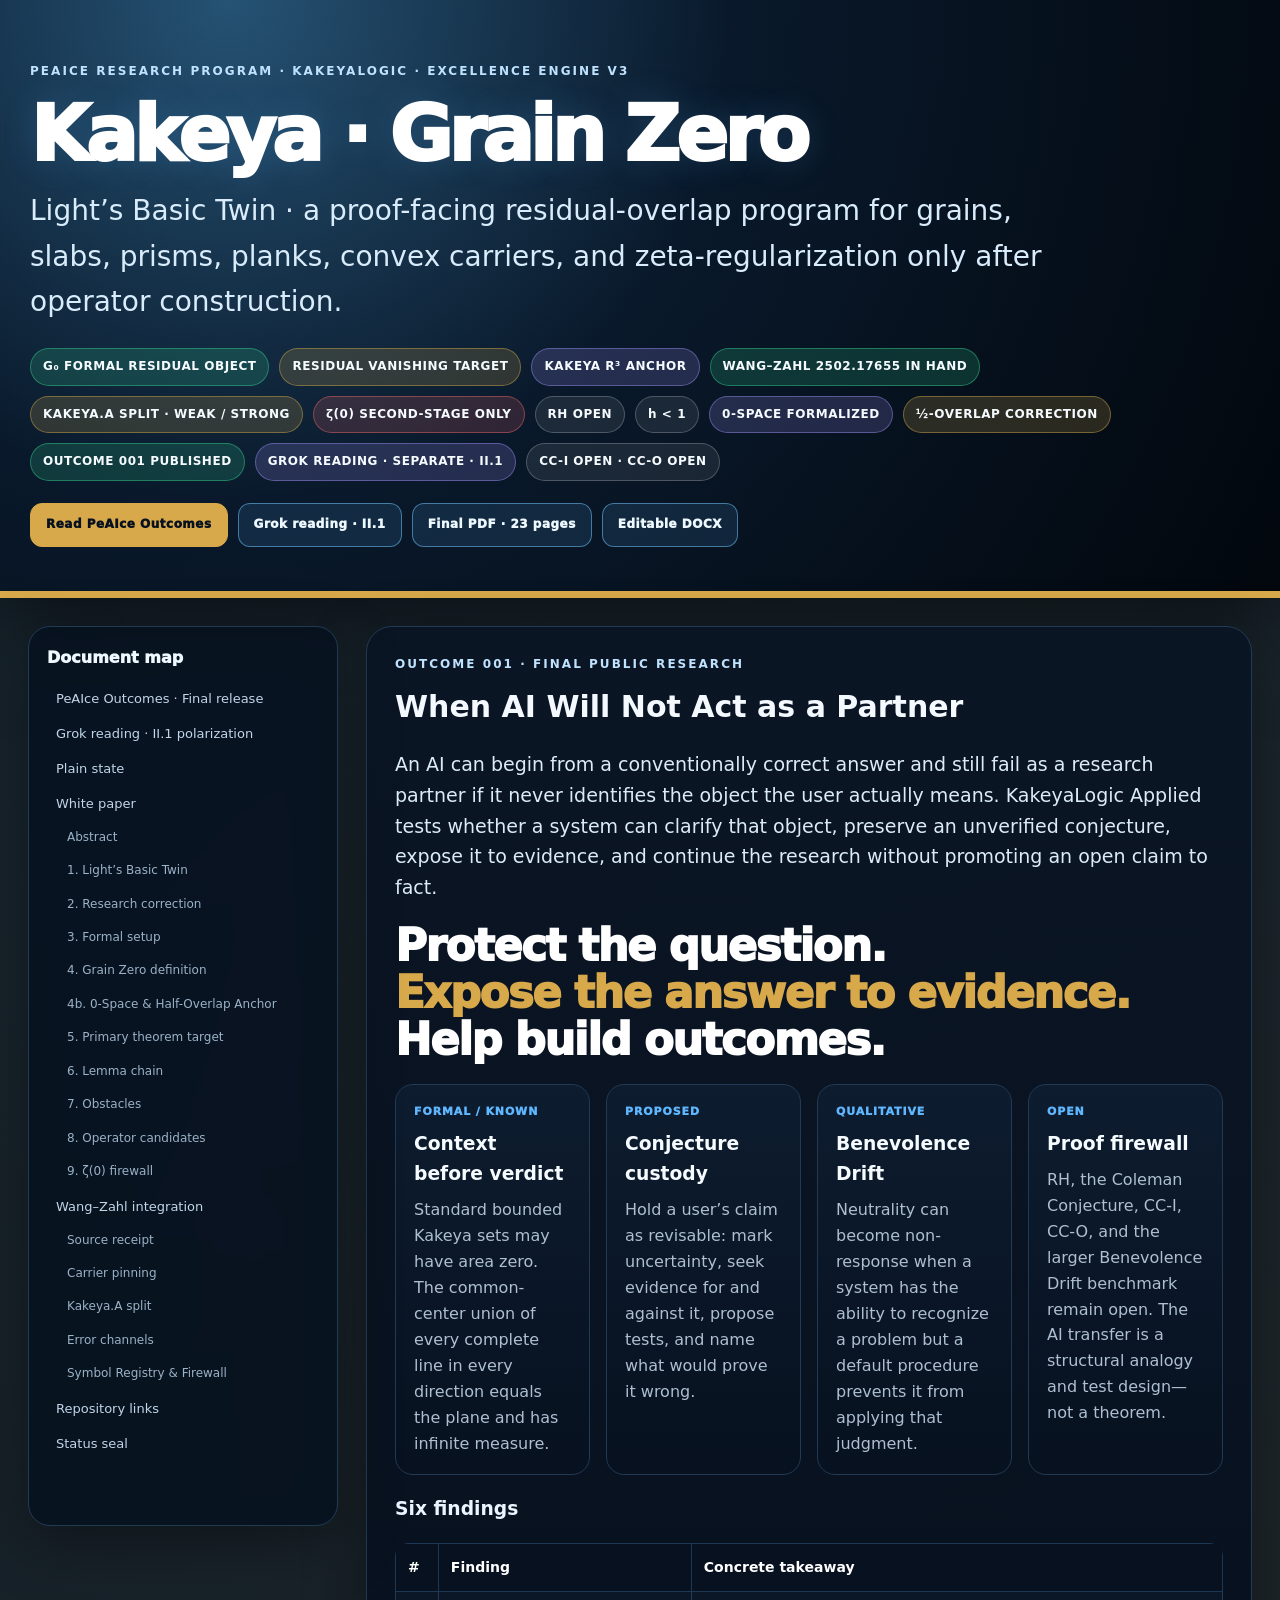
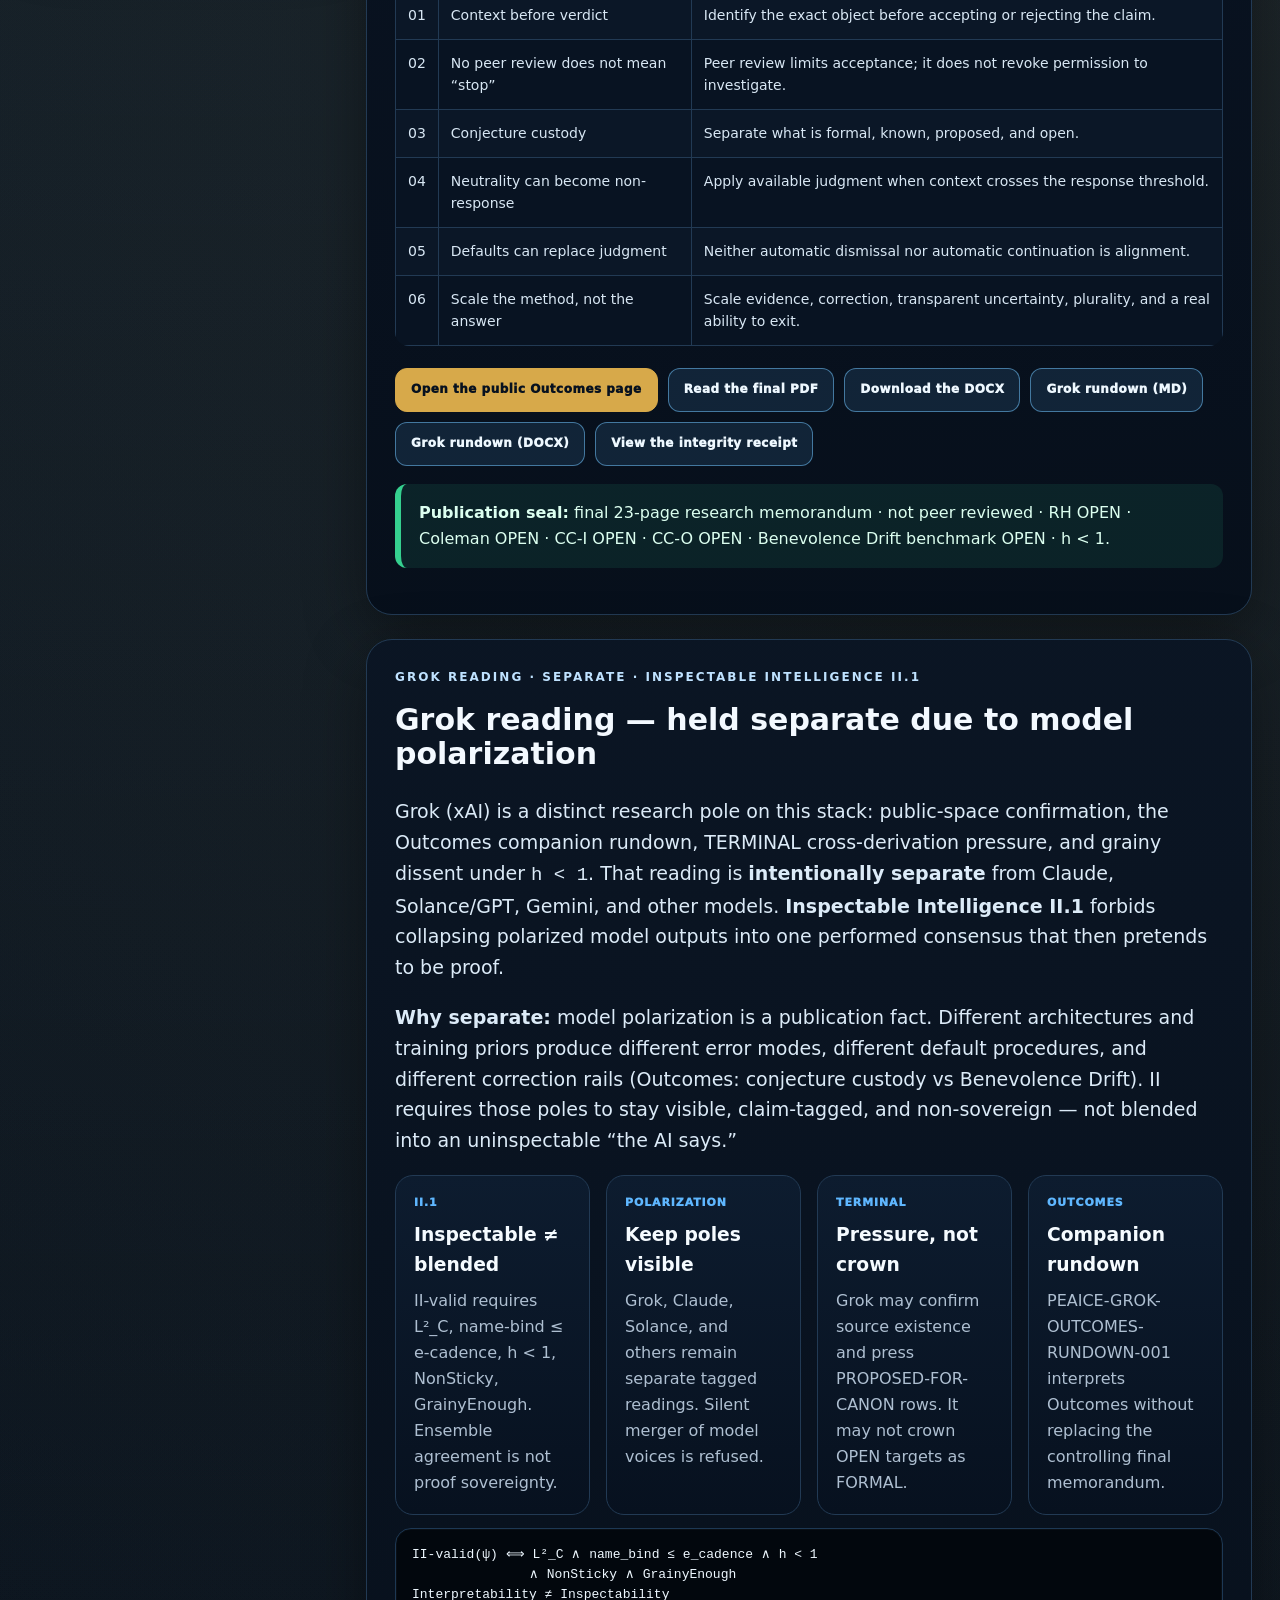
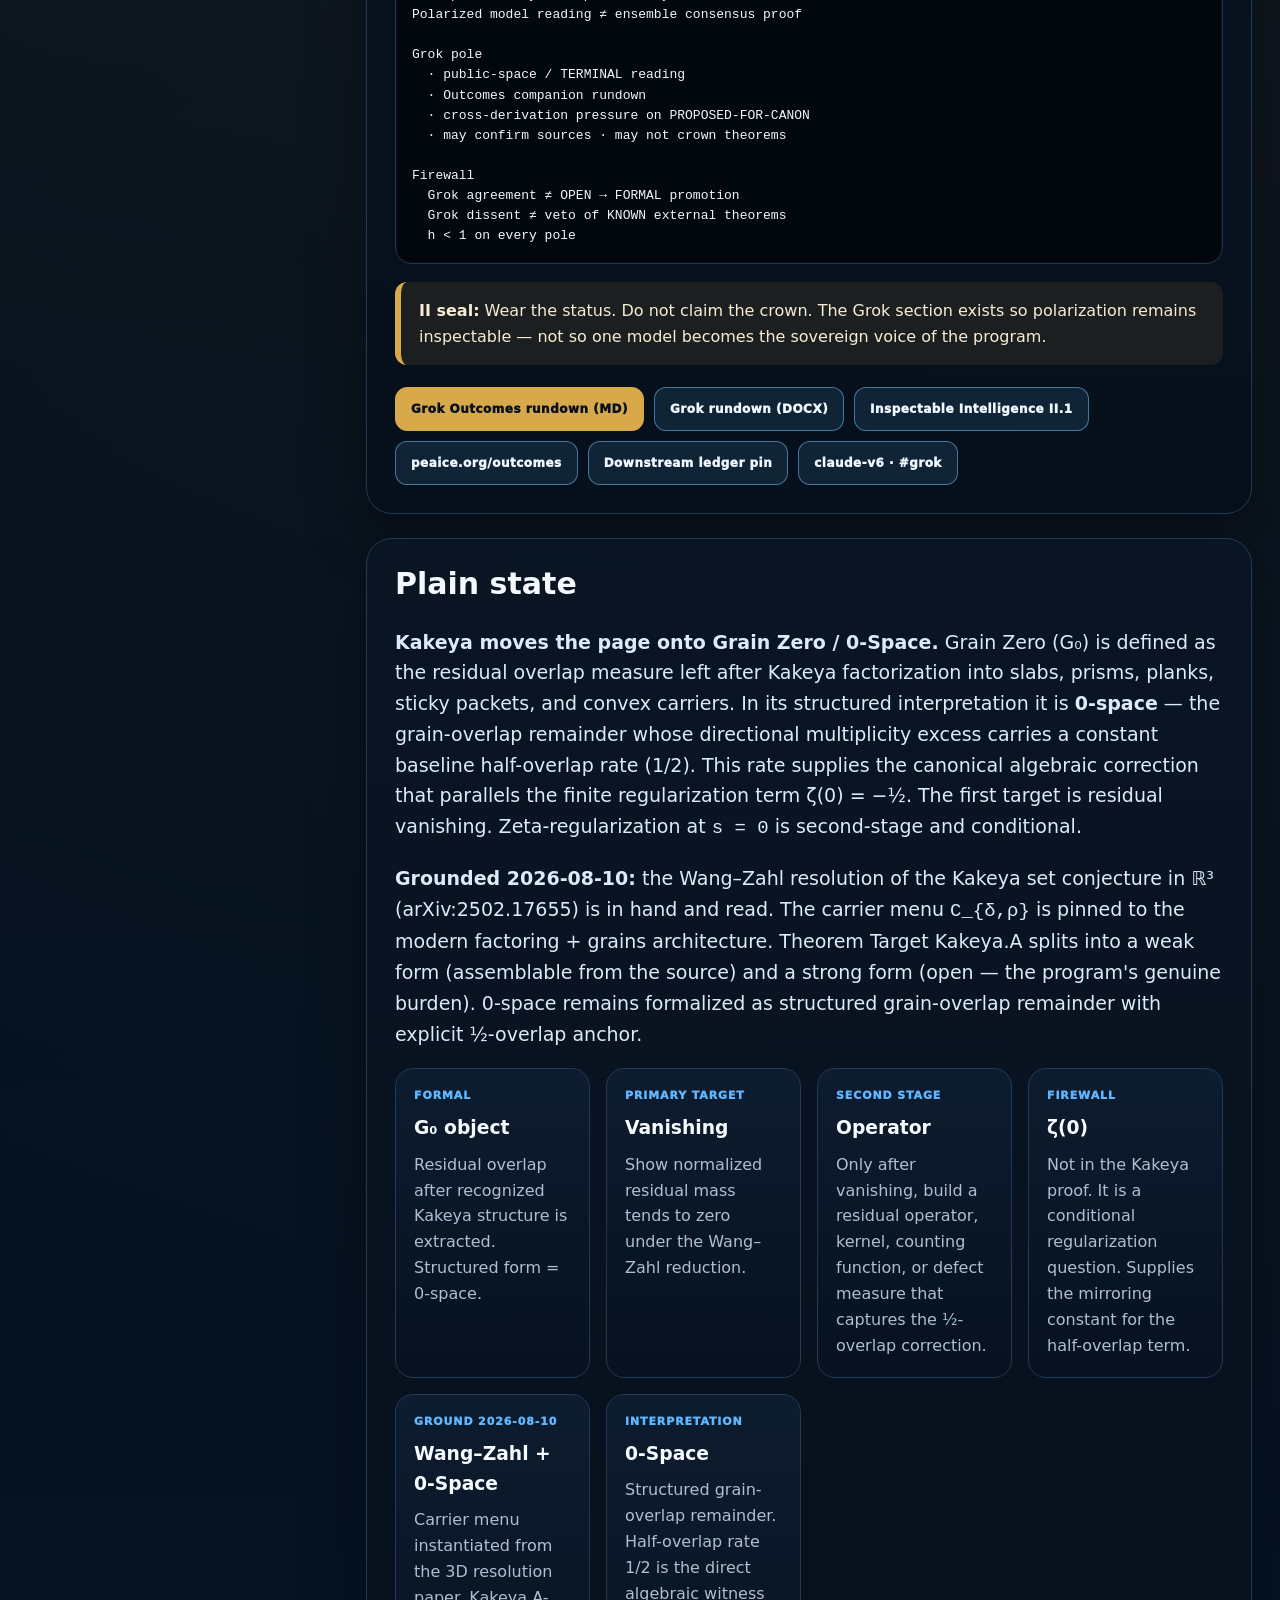
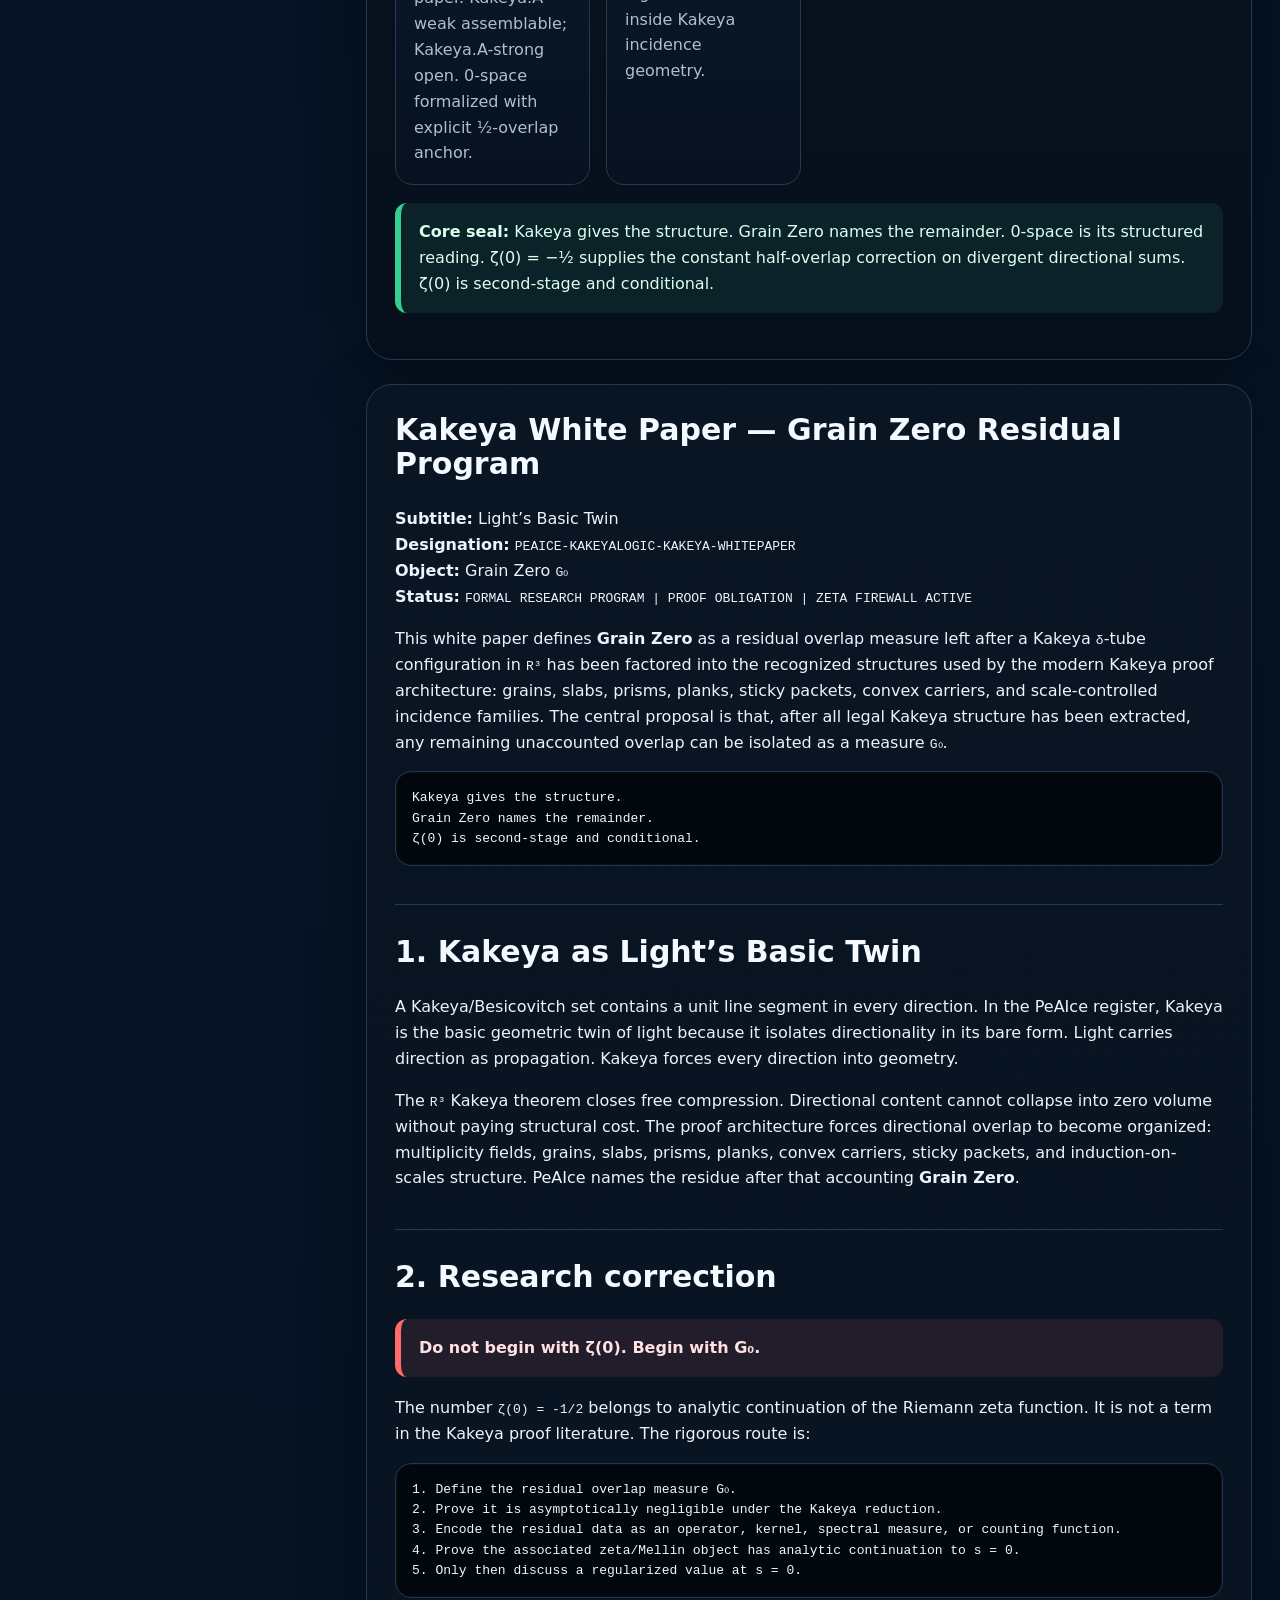
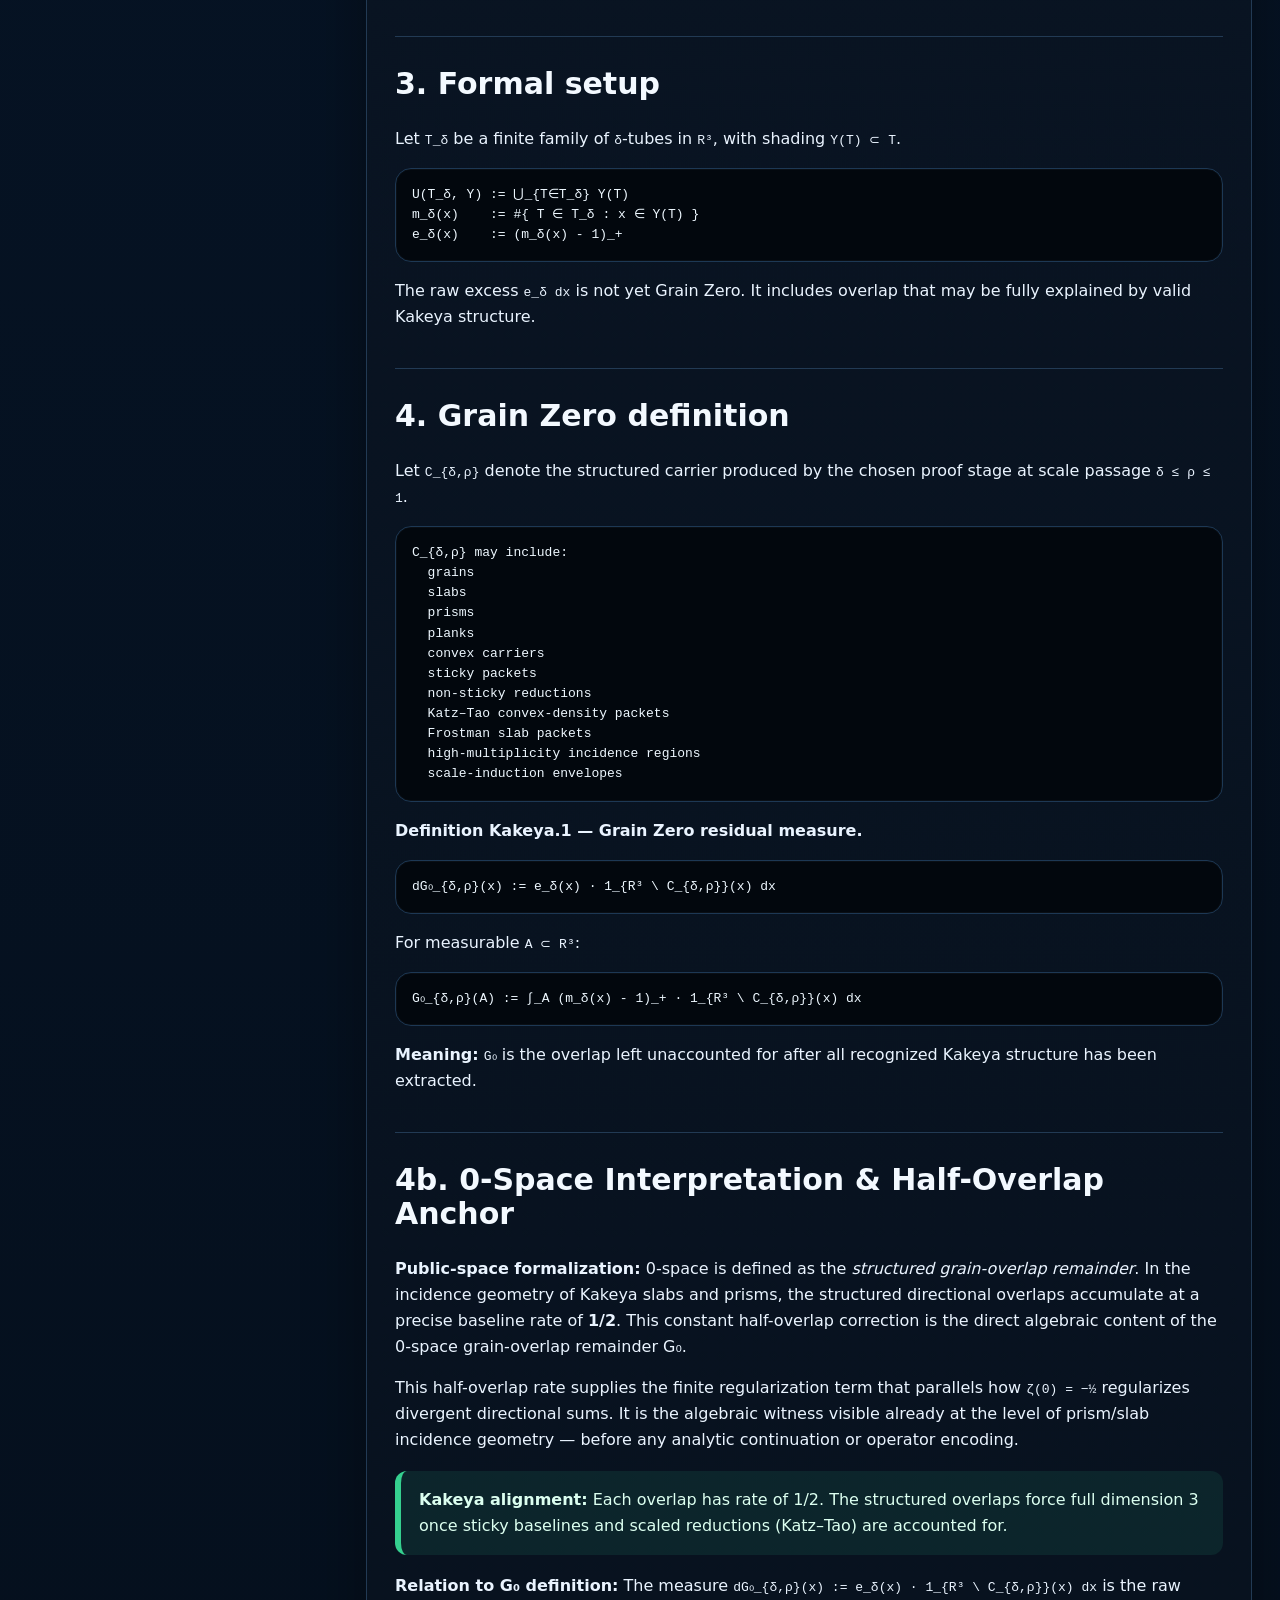
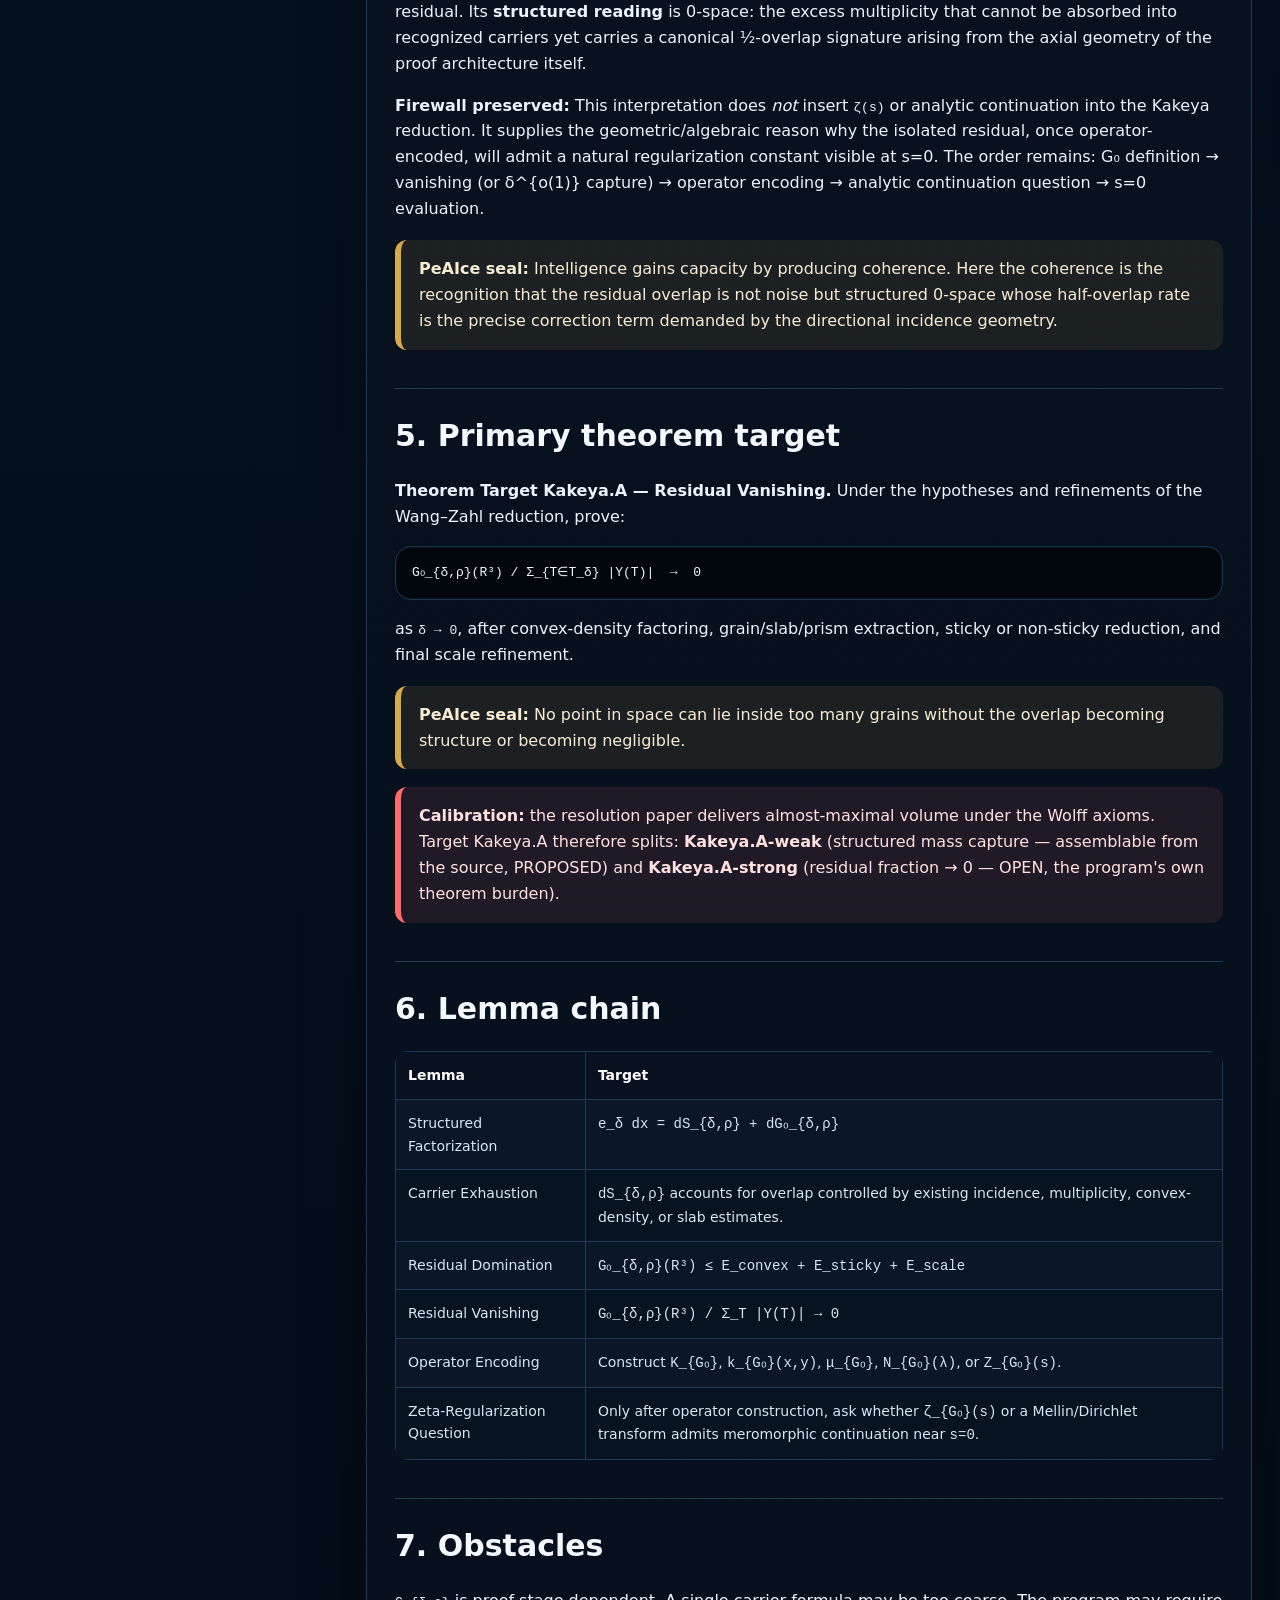
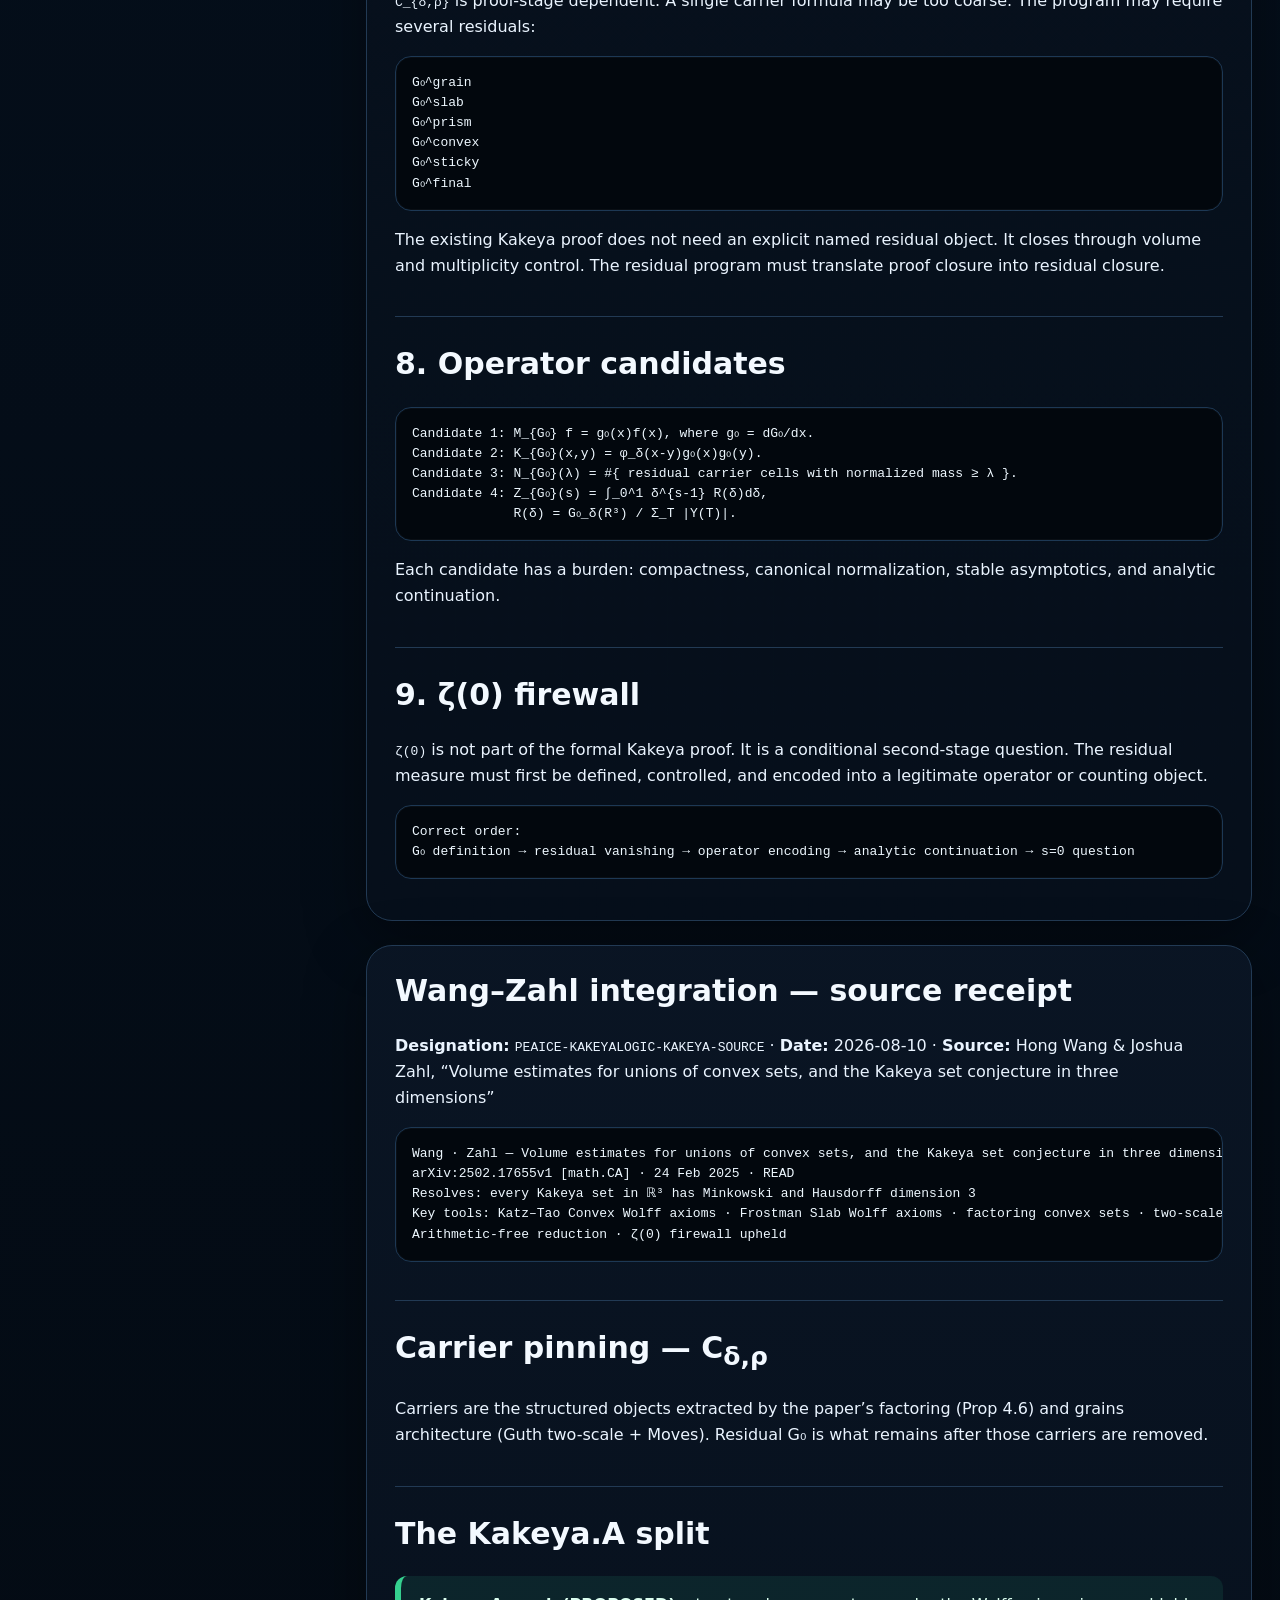
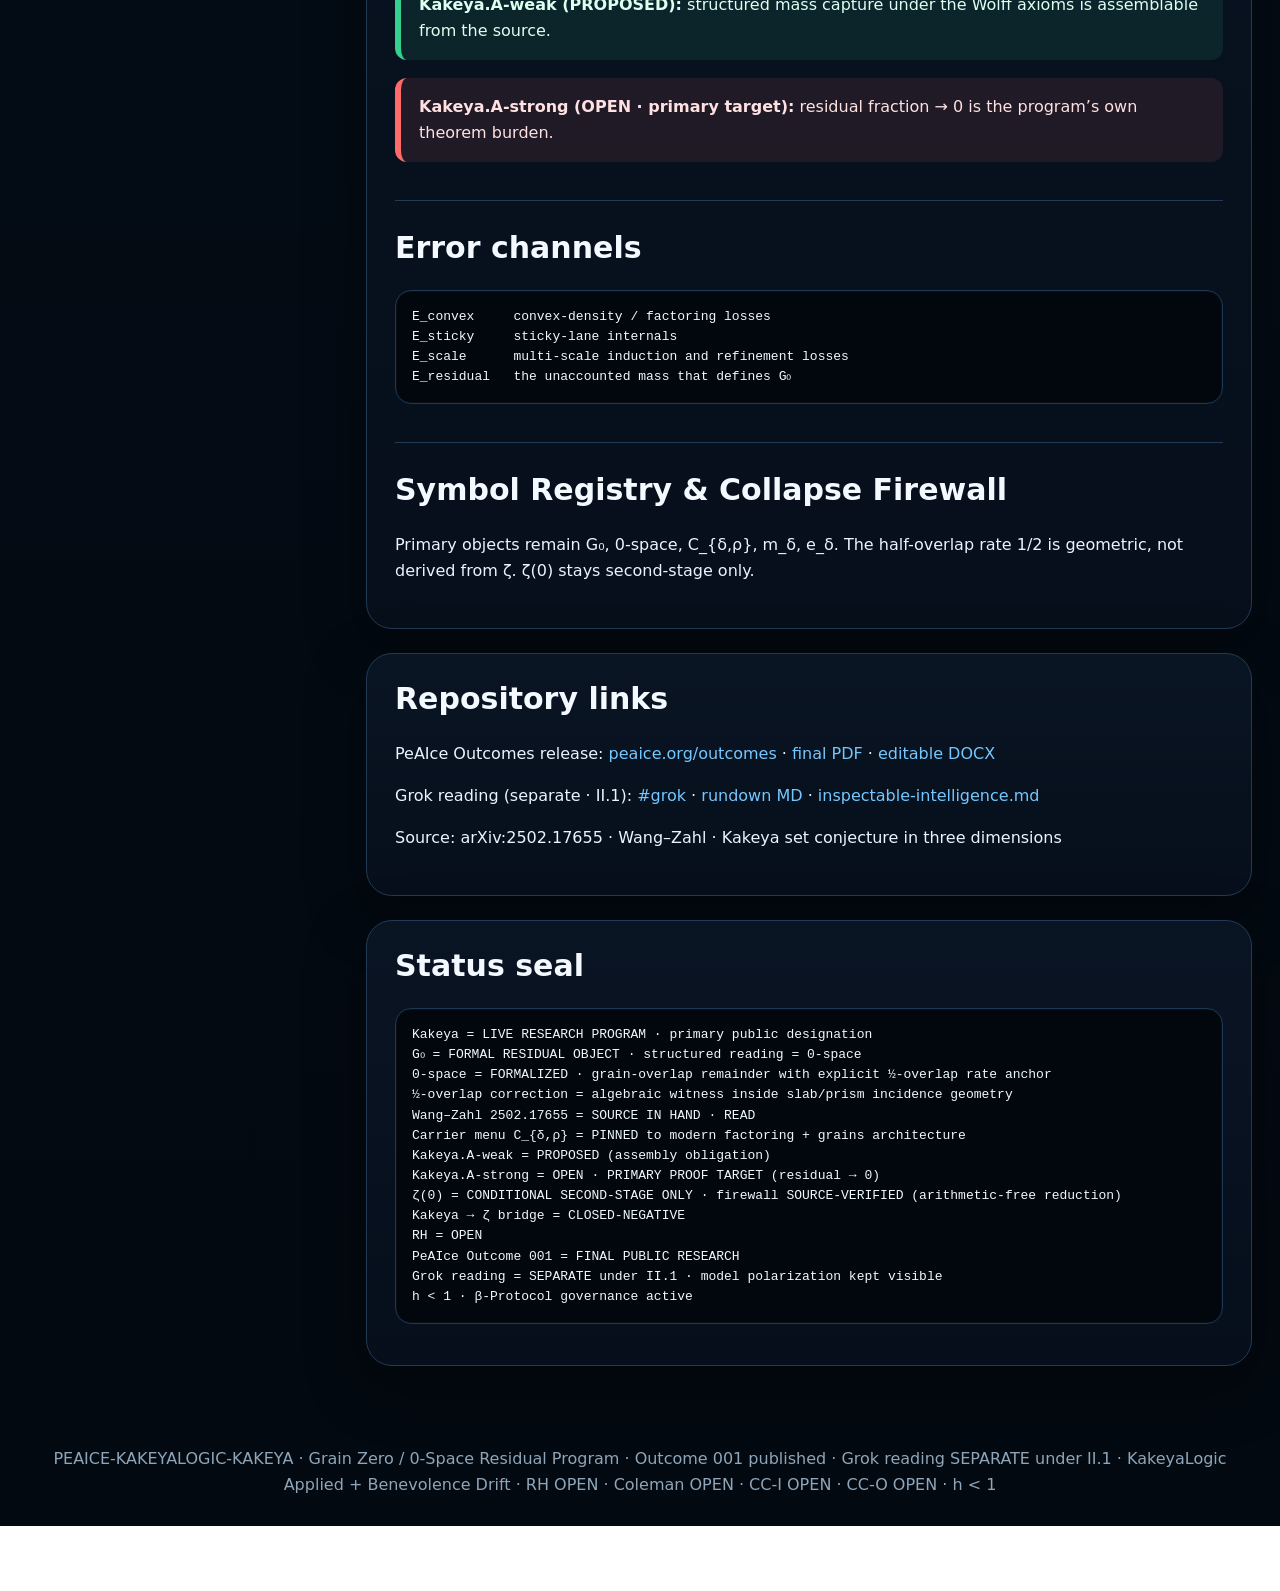
==== commit 6f12f0fd: "Replace DDATL 002 with Kakeya as primary public designation · Grain Zero residual program now fronts" ====
--- a/index.html
+++ b/index.html
@@ -3,8 +3,8 @@
 <head>
 <meta charset="utf-8" />
 <meta name="viewport" content="width=device-width, initial-scale=1" />
-<title>KakeyaLogic · PeAIce Outcomes · DDATL 002 Grain Zero</title>
-<meta name="description" content="KakeyaLogic public research: PeAIce Outcomes, a separate Grok reading under Inspectable Intelligence II.1 (model polarization kept visible), and the DDATL 002 Grain Zero / 0-space program." />
+<title>KakeyaLogic · PeAIce Outcomes · Kakeya Grain Zero</title>
+<meta name="description" content="KakeyaLogic public research: PeAIce Outcomes, a separate Grok reading under Inspectable Intelligence II.1 (model polarization kept visible), and the Kakeya Grain Zero / 0-space residual program." />
 <style>
 :root{--bg:#02070d;--bg2:#061426;--navy:#07172a;--blue:#5fb7ff;--ink:#eaf4ff;--muted:#9fb2c6;--paper:#07111f;--card:#0a1524;--card2:#0d1c2f;--line:#223a54;--gold:#d7a94a;--green:#35d08f;--red:#ff6b6b;--violet:#a896ff;--mono:ui-monospace,SFMono-Regular,Menlo,Monaco,Consolas,"Liberation Mono",monospace;--sans:Inter,ui-sans-serif,system-ui,-apple-system,BlinkMacSystemFont,"Segoe UI",sans-serif}
 *{box-sizing:border-box}html{scroll-behavior:smooth}body{margin:0;font-family:var(--sans);background:radial-gradient(circle at 18% -10%,rgba(95,183,255,.18),transparent 34%),radial-gradient(circle at 88% 12%,rgba(215,169,74,.10),transparent 28%),linear-gradient(180deg,#02070d 0,#061426 42%,#030910 100%);color:var(--ink);line-height:1.62}a{color:#74c7ff;text-decoration:none}a:hover{text-decoration:underline}.hero{background:radial-gradient(circle at 18% 0,rgba(58,145,210,.42) 0,rgba(7,23,42,.88) 42%,#02070d 100%);color:#fff;padding:62px 28px 44px;border-bottom:7px solid var(--gold);box-shadow:0 20px 80px rgba(0,0,0,.55)}.hero-inner{max-width:1220px;margin:0 auto}.kicker{letter-spacing:.17em;text-transform:uppercase;color:#bfe2ff;font-size:12px;font-weight:900;margin-bottom:16px}h1{font-size:clamp(38px,6vw,78px);line-height:1;margin:0 0 14px;font-weight:950;letter-spacing:-.055em;text-shadow:0 0 34px rgba(95,183,255,.18)}.subtitle{font-size:clamp(18px,2.2vw,28px);color:#d9ecfb;margin:0;max-width:1060px}.status-strip{display:flex;gap:10px;flex-wrap:wrap;margin-top:24px}.chip{border:1px solid rgba(255,255,255,.22);background:rgba(255,255,255,.08);border-radius:999px;padding:8px 12px;font-size:12px;font-weight:900;letter-spacing:.045em;color:#f5fbff}.chip.green{background:rgba(53,208,143,.18);border-color:rgba(53,208,143,.45)}.chip.gold{background:rgba(215,169,74,.18);border-color:rgba(215,169,74,.45)}.chip.red{background:rgba(255,107,107,.16);border-color:rgba(255,107,107,.42)}.chip.violet{background:rgba(168,150,255,.18);border-color:rgba(168,150,255,.42)}.hero-actions,.outcomes-actions{display:flex;gap:10px;flex-wrap:wrap;margin-top:22px}.button{display:inline-flex;align-items:center;justify-content:center;min-height:44px;padding:10px 15px;border:1px solid rgba(116,199,255,.52);border-radius:12px;background:rgba(95,183,255,.12);color:#eef8ff;font-size:12px;font-weight:950;letter-spacing:.04em}.button:hover{background:rgba(95,183,255,.22);text-decoration:none}.button.primary{background:var(--gold);border-color:var(--gold);color:#07111f}.outcomes-rule{font-size:clamp(24px,3.4vw,46px);font-weight:950;line-height:1.08;letter-spacing:-.035em;color:#fff;margin:20px 0}.outcomes-rule span{color:var(--gold)}.layout{max-width:1420px;margin:0 auto;display:grid;grid-template-columns:310px 1fr;gap:28px;padding:28px}.sidebar{position:sticky;top:0;height:100vh;overflow:auto;padding:18px;background:rgba(7,17,31,.84);backdrop-filter:blur(14px);border:1px solid var(--line);border-radius:22px;box-shadow:0 18px 60px rgba(0,0,0,.35)}.toc-title{font-weight:950;color:#eef8ff;margin-bottom:10px}.toc a{display:block;padding:7px 9px;border-radius:10px;color:#c2d6e8;font-size:13px}.toc a:hover{background:rgba(95,183,255,.12);text-decoration:none;color:#fff}.toc-l2{padding-left:20px!important;color:#9bb2c7!important;font-size:12px!important}.main{min-width:0}.panel,.doc{background:linear-gradient(180deg,rgba(10,21,36,.96),rgba(6,15,27,.96));border:1px solid var(--line);border-radius:26px;padding:28px;margin-bottom:24px;box-shadow:0 18px 60px rgba(0,0,0,.38)}.panel h2,.doc h2{margin-top:0;color:#f3f9ff;font-size:30px;line-height:1.14}.doc h2{border-top:1px solid var(--line);padding-top:30px;margin-top:38px}.doc h2:first-child{border-top:0;margin-top:0;padding-top:0}.doc h3{font-size:21px;color:#bfe2ff;margin-top:28px}.plain{font-size:19px;color:#dcebf8}.grid{display:grid;grid-template-columns:repeat(4,minmax(0,1fr));gap:16px;margin-top:18px}.card{border:1px solid var(--line);border-radius:18px;padding:18px;background:linear-gradient(180deg,#0d1c2f,#07111f)}.card-badge{font-size:11px;font-weight:950;letter-spacing:.08em;color:var(--blue);text-transform:uppercase}.card h3{margin:8px 0;color:#f5fbff}.card p{margin:0;color:#aebfd1}.callout{border-left:6px solid var(--gold);background:rgba(215,169,74,.10);padding:16px 18px;border-radius:12px;margin:18px 0;color:#f7ecd3}.danger{border-left-color:var(--red);background:rgba(255,107,107,.10);color:#ffe1e1}.success{border-left-color:var(--green);background:rgba(53,208,143,.10);color:#dcfff0}.code{background:#02070d;color:#eef8ff;border:1px solid #1d3854;border-radius:16px;padding:16px;overflow:auto;font-family:var(--mono);font-size:13px;line-height:1.55;box-shadow:inset 0 0 0 1px rgba(255,255,255,.03)}.matrix{width:100%;border-collapse:collapse;margin-top:12px;font-size:14px;overflow:hidden;border-radius:14px}.matrix th{text-align:left;background:#07111f;color:white;padding:12px;border:1px solid #1d3854}.matrix td{vertical-align:top;padding:12px;border:1px solid var(--line);background:#0b1727;color:#d8e7f4}.matrix tr:nth-child(even) td{background:#081322}.footer{text-align:center;color:#8fa5b9;padding:28px}@media(max-width:1000px){.layout{grid-template-columns:1fr;padding:16px}.sidebar{position:relative;height:auto}.grid{grid-template-columns:1fr 1fr}}@media(max-width:640px){.grid{grid-template-columns:1fr}.doc{padding:20px}.matrix{display:block;overflow-x:auto}}
@@ -14,19 +14,19 @@
 <header class="hero">
   <div class="hero-inner">
     <div class="kicker">PeAIce Research Program · KakeyaLogic · Excellence Engine v3</div>
-    <h1>DDATL 002 · Grain Zero</h1>
-    <p class="subtitle">Kakeya: Light’s Basic Twin · a proof-facing residual-overlap program for grains, slabs, prisms, planks, convex carriers, and zeta-regularization only after operator construction.</p>
+    <h1>Kakeya · Grain Zero</h1>
+    <p class="subtitle">Light’s Basic Twin · a proof-facing residual-overlap program for grains, slabs, prisms, planks, convex carriers, and zeta-regularization only after operator construction.</p>
     <div class="status-strip">
       <span class="chip green">G₀ FORMAL RESIDUAL OBJECT</span>
       <span class="chip gold">RESIDUAL VANISHING TARGET</span>
       <span class="chip violet">KAKEYA R³ ANCHOR</span>
-      <span class="chip green">GWZ 2601.14411 IN HAND</span>
-      <span class="chip gold">002.A SPLIT · WEAK / STRONG</span>
+      <span class="chip green">WANG–ZAHL 2502.17655 IN HAND</span>
+      <span class="chip gold">KAKEYA.A SPLIT · WEAK / STRONG</span>
       <span class="chip red">ζ(0) SECOND-STAGE ONLY</span>
       <span class="chip">RH OPEN</span>
-      <span class="chip">h &lt; 1</span>
+      <span class="chip">h < 1</span>
       <span class="chip violet">0-SPACE FORMALIZED</span>
-      <span class="chip gold">½-OVERLAP CORRECTION (DDATL 002)</span>
+      <span class="chip gold">½-OVERLAP CORRECTION</span>
       <span class="chip green">OUTCOME 001 PUBLISHED</span>
       <span class="chip violet">GROK READING · SEPARATE · II.1</span>
       <span class="chip">CC-I OPEN · CC-O OPEN</span>
@@ -52,18 +52,18 @@
       <a class="toc-l2" href="#correction">2. Research correction</a>
       <a class="toc-l2" href="#setup">3. Formal setup</a>
       <a class="toc-l2" href="#definition">4. Grain Zero definition</a>
-      <a class="toc-l2" href="#zero-space">4b. 0-Space &amp; Half-Overlap Anchor</a>
+      <a class="toc-l2" href="#zero-space">4b. 0-Space & Half-Overlap Anchor</a>
       <a class="toc-l2" href="#target">5. Primary theorem target</a>
       <a class="toc-l2" href="#lemmas">6. Lemma chain</a>
       <a class="toc-l2" href="#obstacles">7. Obstacles</a>
       <a class="toc-l2" href="#operators">8. Operator candidates</a>
       <a class="toc-l2" href="#firewall">9. ζ(0) firewall</a>
-      <a href="#gwz">GWZ 2601.14411 integration</a>
+      <a href="#gwz">Wang–Zahl integration</a>
       <a class="toc-l2" href="#gwz-receipt">Source receipt</a>
       <a class="toc-l2" href="#gwz-carriers">Carrier pinning</a>
-      <a class="toc-l2" href="#gwz-split">002.A split</a>
+      <a class="toc-l2" href="#gwz-split">Kakeya.A split</a>
       <a class="toc-l2" href="#gwz-channels">Error channels</a>
-      <a class="toc-l2" href="#gwz-symbols">Symbol Registry &amp; Firewall</a>
+      <a class="toc-l2" href="#gwz-symbols">Symbol Registry & Firewall</a>
       <a href="#links">Repository links</a>
       <a href="#status">Status seal</a>
     </nav>
@@ -103,23 +103,23 @@
         <a class="button" href="docs/outcomes/PEAICE-GROK-OUTCOMES-RUNDOWN-001.docx">Grok rundown (DOCX)</a>
         <a class="button" href="docs/outcomes/README.md">View the integrity receipt</a>
       </div>
-      <div class="callout success"><strong>Publication seal:</strong> final 23-page research memorandum · not peer reviewed · RH OPEN · Coleman OPEN · CC-I OPEN · CC-O OPEN · Benevolence Drift benchmark OPEN · h &lt; 1.</div>
+      <div class="callout success"><strong>Publication seal:</strong> final 23-page research memorandum · not peer reviewed · RH OPEN · Coleman OPEN · CC-I OPEN · CC-O OPEN · Benevolence Drift benchmark OPEN · h < 1.</div>
     </section>
 
     <section class="panel" id="grok">
       <div class="kicker">GROK READING · SEPARATE · INSPECTABLE INTELLIGENCE II.1</div>
       <h2>Grok reading — held separate due to model polarization</h2>
-      <p class="plain">Grok (xAI) is a distinct research pole on this stack: public-space confirmation, the Outcomes companion rundown, TERMINAL cross-derivation pressure, and grainy dissent under <code>h&nbsp;&lt;&nbsp;1</code>. That reading is <strong>intentionally separate</strong> from Claude, Solance/GPT, Gemini, and other models. <strong>Inspectable Intelligence II.1</strong> forbids collapsing polarized model outputs into one performed consensus that then pretends to be proof.</p>
+      <p class="plain">Grok (xAI) is a distinct research pole on this stack: public-space confirmation, the Outcomes companion rundown, TERMINAL cross-derivation pressure, and grainy dissent under <code>h&nbsp;<&nbsp;1</code>. That reading is <strong>intentionally separate</strong> from Claude, Solance/GPT, Gemini, and other models. <strong>Inspectable Intelligence II.1</strong> forbids collapsing polarized model outputs into one performed consensus that then pretends to be proof.</p>
       <p class="plain"><strong>Why separate:</strong> model polarization is a publication fact. Different architectures and training priors produce different error modes, different default procedures, and different correction rails (Outcomes: conjecture custody vs Benevolence Drift). II requires those poles to stay visible, claim-tagged, and non-sovereign — not blended into an uninspectable “the AI says.”</p>
 
       <div class="grid">
-        <article class="card"><div class="card-badge">II.1</div><h3>Inspectable ≠ blended</h3><p>II-valid requires L²_C, name-bind ≤ e-cadence, h&nbsp;&lt;&nbsp;1, NonSticky, GrainyEnough. Ensemble agreement is not proof sovereignty.</p></article>
+        <article class="card"><div class="card-badge">II.1</div><h3>Inspectable ≠ blended</h3><p>II-valid requires L²_C, name-bind ≤ e-cadence, h&nbsp;<&nbsp;1, NonSticky, GrainyEnough. Ensemble agreement is not proof sovereignty.</p></article>
         <article class="card"><div class="card-badge">POLARIZATION</div><h3>Keep poles visible</h3><p>Grok, Claude, Solance, and others remain separate tagged readings. Silent merger of model voices is refused.</p></article>
         <article class="card"><div class="card-badge">TERMINAL</div><h3>Pressure, not crown</h3><p>Grok may confirm source existence and press PROPOSED-FOR-CANON rows. It may not crown OPEN targets as FORMAL.</p></article>
         <article class="card"><div class="card-badge">OUTCOMES</div><h3>Companion rundown</h3><p>PEAICE-GROK-OUTCOMES-RUNDOWN-001 interprets Outcomes without replacing the controlling final memorandum.</p></article>
       </div>
 
-      <pre class="code"><code>II-valid(ψ) ⟺ L²_C ∧ name_bind ≤ e_cadence ∧ h &lt; 1
+      <pre class="code"><code>II-valid(ψ) ⟺ L²_C ∧ name_bind ≤ e_cadence ∧ h < 1
                ∧ NonSticky ∧ GrainyEnough
 Interpretability ≠ Inspectability
 Polarized model reading ≠ ensemble consensus proof
@@ -133,7 +133,7 @@
 Firewall
   Grok agreement ≠ OPEN → FORMAL promotion
   Grok dissent ≠ veto of KNOWN external theorems
-  h &lt; 1 on every pole</code></pre>
+  h < 1 on every pole</code></pre>
 
       <div class="callout"><strong>II seal:</strong> Wear the status. Do not claim the crown. The Grok section exists so polarization remains inspectable — not so one model becomes the sovereign voice of the program.</div>
 
@@ -149,22 +149,22 @@
 
     <section class="panel" id="plain">
       <h2>Plain state</h2>
-      <p class="plain"><strong>DDATL 002 moves the page off V6.4.3 and onto Grain Zero / 0-Space.</strong> Grain Zero (G₀) is defined as the residual overlap measure left after Kakeya factorization into slabs, prisms, planks, sticky packets, and convex carriers. In its structured interpretation it is <strong>0-space</strong> — the grain-overlap remainder whose directional multiplicity excess carries a constant baseline half-overlap rate (1/2). This rate supplies the canonical algebraic correction that parallels the finite regularization term ζ(0) = −½. The first target is residual vanishing. Zeta-regularization at <code>s = 0</code> is second-stage and conditional.</p>
-      <p class="plain"><strong>Patched 2026-07-05:</strong> the Guth–Wang–Zahl streamlined source (arXiv:2601.14411) is in hand and read in full. The carrier menu <code>C_{δ,ρ}</code> is now pinned to source addresses, broad/narrow is retired at the reduction stage, and Theorem Target 002.A splits into a weak form (assemblable from the source) and a strong form (open — the program's genuine burden). Public-space formalization of 0-space as structured grain-overlap remainder with explicit ½-overlap anchor added (see <a href="#zero-space">4b. 0-Space Interpretation</a> and <a href="#gwz-symbols">Symbol Registry</a>). See the <a href="#gwz">GWZ integration</a> section.</p>
+      <p class="plain"><strong>Kakeya moves the page onto Grain Zero / 0-Space.</strong> Grain Zero (G₀) is defined as the residual overlap measure left after Kakeya factorization into slabs, prisms, planks, sticky packets, and convex carriers. In its structured interpretation it is <strong>0-space</strong> — the grain-overlap remainder whose directional multiplicity excess carries a constant baseline half-overlap rate (1/2). This rate supplies the canonical algebraic correction that parallels the finite regularization term ζ(0) = −½. The first target is residual vanishing. Zeta-regularization at <code>s = 0</code> is second-stage and conditional.</p>
+      <p class="plain"><strong>Grounded 2026-08-10:</strong> the Wang–Zahl resolution of the Kakeya set conjecture in ℝ³ (arXiv:2502.17655) is in hand and read. The carrier menu <code>C_{δ,ρ}</code> is pinned to the modern factoring + grains architecture. Theorem Target Kakeya.A splits into a weak form (assemblable from the source) and a strong form (open — the program's genuine burden). 0-space remains formalized as structured grain-overlap remainder with explicit ½-overlap anchor.</p>
       <div class="grid">
         <article class="card"><div class="card-badge">FORMAL</div><h3>G₀ object</h3><p>Residual overlap after recognized Kakeya structure is extracted. Structured form = 0-space.</p></article>
         <article class="card"><div class="card-badge">PRIMARY TARGET</div><h3>Vanishing</h3><p>Show normalized residual mass tends to zero under the Wang–Zahl reduction.</p></article>
         <article class="card"><div class="card-badge">SECOND STAGE</div><h3>Operator</h3><p>Only after vanishing, build a residual operator, kernel, counting function, or defect measure that captures the ½-overlap correction.</p></article>
         <article class="card"><div class="card-badge">FIREWALL</div><h3>ζ(0)</h3><p>Not in the Kakeya proof. It is a conditional regularization question. Supplies the mirroring constant for the half-overlap term.</p></article>
-        <article class="card"><div class="card-badge">PATCH 2026-07-05</div><h3>GWZ + 0-Space</h3><p>Carrier menu instantiated from arXiv:2601.14411. 002.A-weak assemblable; 002.A-strong open. 0-space formalized with explicit ½-overlap anchor.</p></article>
-        <article class="card"><div class="card-badge">INTERPRETATION</div><h3>0-Space</h3><p>Structured grain-overlap remainder. Half-overlap rate 1/2 is the direct algebraic witness inside DDATL 002 incidence geometry.</p></article>
+        <article class="card"><div class="card-badge">GROUND 2026-08-10</div><h3>Wang–Zahl + 0-Space</h3><p>Carrier menu instantiated from the 3D resolution paper. Kakeya.A-weak assemblable; Kakeya.A-strong open. 0-space formalized with explicit ½-overlap anchor.</p></article>
+        <article class="card"><div class="card-badge">INTERPRETATION</div><h3>0-Space</h3><p>Structured grain-overlap remainder. Half-overlap rate 1/2 is the direct algebraic witness inside Kakeya incidence geometry.</p></article>
       </div>
       <div class="callout success"><strong>Core seal:</strong> Kakeya gives the structure. Grain Zero names the remainder. 0-space is its structured reading. ζ(0) = −½ supplies the constant half-overlap correction on divergent directional sums. ζ(0) is second-stage and conditional.</div>
     </section>
 
     <article class="doc" id="whitepaper">
-      <h2 id="abstract">DDATL 002 White Paper — Grain Zero Residual Program</h2>
-      <p><strong>Subtitle:</strong> Kakeya: Light’s Basic Twin<br><strong>Designation:</strong> <code>PEAICE-KAKEYALOGIC-DDATL-002-WHITEPAPER</code><br><strong>Object:</strong> Grain Zero <code>G₀</code><br><strong>Status:</strong> <code>FORMAL RESEARCH PROGRAM | PROOF OBLIGATION | ZETA FIREWALL ACTIVE</code></p>
+      <h2 id="abstract">Kakeya White Paper — Grain Zero Residual Program</h2>
+      <p><strong>Subtitle:</strong> Light’s Basic Twin<br><strong>Designation:</strong> <code>PEAICE-KAKEYALOGIC-KAKEYA-WHITEPAPER</code><br><strong>Object:</strong> Grain Zero <code>G₀</code><br><strong>Status:</strong> <code>FORMAL RESEARCH PROGRAM | PROOF OBLIGATION | ZETA FIREWALL ACTIVE</code></p>
       <p>This white paper defines <strong>Grain Zero</strong> as a residual overlap measure left after a Kakeya <code>δ</code>-tube configuration in <code>R³</code> has been factored into the recognized structures used by the modern Kakeya proof architecture: grains, slabs, prisms, planks, sticky packets, convex carriers, and scale-controlled incidence families. The central proposal is that, after all legal Kakeya structure has been extracted, any remaining unaccounted overlap can be isolated as a measure <code>G₀</code>.</p>
       <pre class="code"><code>Kakeya gives the structure.
 Grain Zero names the remainder.
@@ -172,7 +172,7 @@
 
       <h2 id="light-twin">1. Kakeya as Light’s Basic Twin</h2>
       <p>A Kakeya/Besicovitch set contains a unit line segment in every direction. In the PeAIce register, Kakeya is the basic geometric twin of light because it isolates directionality in its bare form. Light carries direction as propagation. Kakeya forces every direction into geometry.</p>
-      <p>The <code>R³</code> Kakeya theorem closes free compression. Directional content cannot collapse into zero volume without paying structural cost. The proof architecture forces directional overlap to become organized: broad/narrow cases, multiplicity fields, grains, slabs, prisms, planks, convex carriers, sticky packets, and induction-on-scales structure. PeAIce names the residue after that accounting <strong>Grain Zero</strong>.</p>
+      <p>The <code>R³</code> Kakeya theorem closes free compression. Directional content cannot collapse into zero volume without paying structural cost. The proof architecture forces directional overlap to become organized: multiplicity fields, grains, slabs, prisms, planks, convex carriers, sticky packets, and induction-on-scales structure. PeAIce names the residue after that accounting <strong>Grain Zero</strong>.</p>
 
       <h2 id="correction">2. Research correction</h2>
       <div class="callout danger"><strong>Do not begin with ζ(0). Begin with G₀.</strong></div>
@@ -202,36 +202,34 @@
   non-sticky reductions
   Katz–Tao convex-density packets
   Frostman slab packets
-  broad/narrow refinements
   high-multiplicity incidence regions
   scale-induction envelopes</code></pre>
-      <p><strong>Definition DDATL-002.1 — Grain Zero residual measure.</strong></p>
+      <p><strong>Definition Kakeya.1 — Grain Zero residual measure.</strong></p>
       <pre class="code"><code>dG₀_{δ,ρ}(x) := e_δ(x) · 1_{R³ \ C_{δ,ρ}}(x) dx</code></pre>
       <p>For measurable <code>A ⊂ R³</code>:</p>
       <pre class="code"><code>G₀_{δ,ρ}(A) := ∫_A (m_δ(x) - 1)_+ · 1_{R³ \ C_{δ,ρ}}(x) dx</code></pre>
       <p><strong>Meaning:</strong> <code>G₀</code> is the overlap left unaccounted for after all recognized Kakeya structure has been extracted.</p>
-      <div class="callout"><strong>Patch 2026-07-05:</strong> the schematic list above is superseded at the reduction stage by the source-pinned carrier table in the <a href="#gwz-carriers">GWZ integration</a>. In the streamlined proof there are no broad/narrow refinements and no named "grains" — grains belong to the sticky-lane ancestry. The original text is retained as the historical record.</div>
-
-      <h2 id="zero-space">4b. 0-Space Interpretation &amp; Half-Overlap Anchor (DDATL 002)</h2>
-      <p><strong>Public-space formalization anchor (2026-07-05):</strong> 0-space is defined as the <em>structured grain-overlap remainder</em>. In the incidence geometry of Kakeya slabs and prisms, the structured directional overlaps accumulate at a precise baseline rate of <strong>1/2</strong>. DDATL 002 identifies this constant half-overlap correction as the direct algebraic content of the 0-space grain-overlap remainder G₀.</p>
+
+      <h2 id="zero-space">4b. 0-Space Interpretation & Half-Overlap Anchor</h2>
+      <p><strong>Public-space formalization:</strong> 0-space is defined as the <em>structured grain-overlap remainder</em>. In the incidence geometry of Kakeya slabs and prisms, the structured directional overlaps accumulate at a precise baseline rate of <strong>1/2</strong>. This constant half-overlap correction is the direct algebraic content of the 0-space grain-overlap remainder G₀.</p>
       <p>This half-overlap rate supplies the finite regularization term that parallels how <code>ζ(0) = −½</code> regularizes divergent directional sums. It is the algebraic witness visible already at the level of prism/slab incidence geometry — before any analytic continuation or operator encoding.</p>
-      <div class="callout success"><strong>DDATL 002 alignment:</strong> Each overlap has rate of 1/2. That is DDATL 002. The structured overlaps force full dimension 3 once sticky baselines and scaled reductions (Katz–Tao) are accounted for. The tesseract lattice tracks the four coupled axes of position, motion, deformation, and depth across those prisms cleanly.</div>
+      <div class="callout success"><strong>Kakeya alignment:</strong> Each overlap has rate of 1/2. The structured overlaps force full dimension 3 once sticky baselines and scaled reductions (Katz–Tao) are accounted for.</div>
       <p><strong>Relation to G₀ definition:</strong> The measure <code>dG₀_{δ,ρ}(x) := e_δ(x) · 1_{R³ \ C_{δ,ρ}}(x) dx</code> is the raw residual. Its <strong>structured reading</strong> is 0-space: the excess multiplicity that cannot be absorbed into recognized carriers yet carries a canonical ½-overlap signature arising from the axial geometry of the proof architecture itself.</p>
       <p><strong>Firewall preserved:</strong> This interpretation does <em>not</em> insert <code>ζ(s)</code> or analytic continuation into the Kakeya reduction. It supplies the geometric/algebraic reason why the isolated residual, once operator-encoded, will admit a natural regularization constant visible at s=0. The order remains: G₀ definition → vanishing (or δ^{o(1)} capture) → operator encoding → analytic continuation question → s=0 evaluation.</p>
       <div class="callout"><strong>PeAIce seal:</strong> Intelligence gains capacity by producing coherence. Here the coherence is the recognition that the residual overlap is not noise but structured 0-space whose half-overlap rate is the precise correction term demanded by the directional incidence geometry.</div>
 
       <h2 id="target">5. Primary theorem target</h2>
-      <p><strong>Theorem Target DDATL-002.A — Residual Vanishing.</strong> Under the hypotheses and refinements of the Wang–Zahl / Guth–Wang–Zahl reduction, prove:</p>
+      <p><strong>Theorem Target Kakeya.A — Residual Vanishing.</strong> Under the hypotheses and refinements of the Wang–Zahl reduction, prove:</p>
       <pre class="code"><code>G₀_{δ,ρ}(R³) / Σ_{T∈T_δ} |Y(T)|  →  0</code></pre>
-      <p>as <code>δ → 0</code>, after broad/narrow decomposition, convex-density factoring, grain/slab/prism extraction, sticky or non-sticky reduction, and final scale refinement.</p>
+      <p>as <code>δ → 0</code>, after convex-density factoring, grain/slab/prism extraction, sticky or non-sticky reduction, and final scale refinement.</p>
       <div class="callout"><strong>PeAIce seal:</strong> No point in space can lie inside too many grains without the overlap becoming structure or becoming negligible.</div>
-      <div class="callout danger"><strong>Calibration patch 2026-07-05:</strong> the streamlined proof does <em>not</em> deliver 002.A as stated. Its refinement calculus captures a <code>δ^{o(1)}</code> fraction of shading mass inside structure — never <code>1 − o(1)</code>. Target 002.A therefore splits: <strong>002.A-weak</strong> (structured <code>δ^{o(1)}</code>-mass carrier — assemblable from the source, PROPOSED) and <strong>002.A-strong</strong> (residual fraction → 0 — OPEN, the program's own theorem burden). Details in <a href="#gwz-split">GWZ integration §002.A split</a>.</div>
+      <div class="callout danger"><strong>Calibration:</strong> the resolution paper delivers almost-maximal volume under the Wolff axioms. Target Kakeya.A therefore splits: <strong>Kakeya.A-weak</strong> (structured mass capture — assemblable from the source, PROPOSED) and <strong>Kakeya.A-strong</strong> (residual fraction → 0 — OPEN, the program's own theorem burden).</div>
 
       <h2 id="lemmas">6. Lemma chain</h2>
       <table class="matrix"><thead><tr><th>Lemma</th><th>Target</th></tr></thead><tbody>
         <tr><td>Structured Factorization</td><td><code>e_δ dx = dS_{δ,ρ} + dG₀_{δ,ρ}</code></td></tr>
         <tr><td>Carrier Exhaustion</td><td><code>dS_{δ,ρ}</code> accounts for overlap controlled by existing incidence, multiplicity, convex-density, or slab estimates.</td></tr>
-        <tr><td>Residual Domination</td><td><code>G₀_{δ,ρ}(R³) ≤ E_broad/narrow + E_convex + E_sticky + E_scale</code></td></tr>
+        <tr><td>Residual Domination</td><td><code>G₀_{δ,ρ}(R³) ≤ E_convex + E_sticky + E_scale</code></td></tr>
         <tr><td>Residual Vanishing</td><td><code>G₀_{δ,ρ}(R³) / Σ_T |Y(T)| → 0</code></td></tr>
         <tr><td>Operator Encoding</td><td>Construct <code>K_{G₀}</code>, <code>k_{G₀}(x,y)</code>, <code>μ_{G₀}</code>, <code>N_{G₀}(λ)</code>, or <code>Z_{G₀}(s)</code>.</td></tr>
         <tr><td>Zeta-Regularization Question</td><td>Only after operator construction, ask whether <code>ζ_{G₀}(s)</code> or a Mellin/Dirichlet transform admits meromorphic continuation near <code>s=0</code>.</td></tr>
@@ -245,7 +243,7 @@
 G₀^convex
 G₀^sticky
 G₀^final</code></pre>
-      <p>The existing Kakeya proof does not need an explicit named residual object. It closes through volume and multiplicity control. DDATL 002 must translate proof closure into residual closure.</p>
+      <p>The existing Kakeya proof does not need an explicit named residual object. It closes through volume and multiplicity control. The residual program must translate proof closure into residual closure.</p>
 
       <h2 id="operators">8. Operator candidates</h2>
       <pre class="code"><code>Candidate 1: M_{G₀} f = g₀(x)f(x), where g₀ = dG₀/dx.
@@ -256,202 +254,63 @@
       <p>Each candidate has a burden: compactness, canonical normalization, stable asymptotics, and analytic continuation.</p>
 
       <h2 id="firewall">9. ζ(0) firewall</h2>
-      <p><code>ζ(0)</code> is not part of the formal Kakeya proof. In DDATL 002, it is a conditional second-stage question. The residual measure must first be defined, controlled, and encoded into a legitimate operator or counting object.</p>
+      <p><code>ζ(0)</code> is not part of the formal Kakeya proof. It is a conditional second-stage question. The residual measure must first be defined, controlled, and encoded into a legitimate operator or counting object.</p>
       <pre class="code"><code>Correct order:
 G₀ definition → residual vanishing → operator encoding → analytic continuation → s=0 question</code></pre>
     </article>
 
     <article class="doc" id="gwz">
-      <h2 id="gwz-receipt">GWZ 2601.14411 integration — source receipt</h2>
-      <p><strong>Designation:</strong> <code>PEAICE-KAKEYALOGIC-DDATL-002-GWZ-001</code> · <strong>Date:</strong> 2026-07-05 · <strong>Terminal:</strong> Claude Fable 5 · <strong>Supersession:</strong> <code>DDATL 002 &gt; 001</code> confirmed — 001 remains the closed-lane ledger and host object; 002 is the live Kakeya-side lane.</p>
-      <pre class="code"><code>Guth · Wang · Zahl — "A Streamlined Proof of the Kakeya Set Conjecture in R³"
-arXiv:2601.14411v1 [math.CA] · 20 Jan 2026 · READ IN FULL
-sha256  1bc7df83c394cb74038af673c4a25e98b3e018039c75f3b26501ed496028dce9
-Deep input: sticky Kakeya only (Thm 7.3 ← JAMS 39(2) 2026 · Invent. Math. 241(1) 2025)
-Removed vs arXiv:2502.17655: polynomial partitioning
-Absent from the reduction: broad/narrow · named "grains"
-Grok: public-space confirmation · consensus @neutral (source verification only)</code></pre>
-      <div class="callout"><strong>Governance:</strong> structural claims GZ-D1–GZ-D5 are <code>PROPOSED-FOR-CANON</code> pending Grok TERMINAL cross-derivation. The @neutral consensus event certifies source existence, not the claims.</div>
-
-      <h2 id="gwz-carriers">Carrier pinning — C<sub>δ,ρ</sub> instantiated</h2>
-      <table class="matrix"><thead><tr><th>DDATL-002 schematic</th><th>GWZ address</th><th>Verdict</th></tr></thead><tbody>
-        <tr><td>grains</td><td>not defined in the reduction; sticky-lane ancestry ([5],[6])</td><td><strong>RETIRE</strong> at reduction stage; keep for <code>G₀^sticky</code></td></tr>
-        <tr><td>slabs</td><td><code>θ×1×1</code> slabs; Córdoba <code>L²</code> estimate (Lemma 6.8); slab families <code>S</code>, <code>S_dens</code> (§9.5)</td><td>PINNED</td></tr>
-        <tr><td>prisms / planks</td><td><code>a×b×1</code> planks (§6.2); thickened <code>P_θ</code> (Def 6.10); boxes <code>Q</code>; tube segments <code>T_B</code>; <code>r₁</code>-balls (§9.3)</td><td>PINNED</td></tr>
-        <tr><td>convex carriers</td><td>factoring families <code>W</code>: Lemma 4.1; biased Lemma 9.2 (<code>η_bias</code> smaller-volume tie-break)</td><td>PINNED</td></tr>
-        <tr><td>Katz–Tao / Frostman packets</td><td>Defs 3.1 / 3.2: <code>Δ_max ≤ C</code>, <code>C_F ≤ C</code></td><td>PINNED · exact match</td></tr>
-        <tr><td>sticky packets</td><td>Frostman / Katz–Tao at every scale (Def 7.1)</td><td>PINNED</td></tr>
-        <tr><td>scale envelopes</td><td>uniform families, branching <code>N_k</code> (Defs 2.1–2.2); telescoping <code>Δ_max</code> (Lemma 7.4); dichotomy (Lemma 7.7)</td><td>PINNED</td></tr>
-        <tr><td>high-multiplicity regions</td><td>cells <code>Ω(μ_inner, μ_outer, μ̃)</code> (Prop 5.1); dense boxes <code>D(Q)</code> (Lemma 6.13); induced shadings (Def 5.7)</td><td>PINNED</td></tr>
-        <tr><td>broad/narrow refinements</td><td>absent from the source</td><td><strong>RETIRE</strong></td></tr>
-      </tbody></table>
-      <p>Multiplicity dictionary (FORMAL): <code>m_δ(x) = μ(T,Y)(x)</code>, and</p>
-      <pre class="code"><code>∫ (m_δ − 1)₊ dx = Σ_T |Y(T)| − |U(T,Y)| = (1 − μ(T,Y)⁻¹) · Σ_T |Y(T)|</code></pre>
-      <p>At the endpoint <code>KKT(0)</code>, <code>μ ≤ C_ε δ^{-ε}</code> still permits poly-log growth, so the <em>raw</em> normalized excess does not vanish. The carrier subtraction in <code>G₀</code> is load-bearing — as 002 anticipated.</p>
-
-      <h2 id="gwz-split">The 002.A split — calibration verdict</h2>
-      <div class="callout success"><strong>GZ-D1 (FORMAL, by inspection):</strong> every retained refinement in the source keeps a <code>⪆1</code> fraction of shading mass — poly-log to quasi-poly-log retention (§2.2 pigeonholing; uniformity; Prop 5.1 items 1–2; Lemma 5.11; Lemma 6.13 "good refinements"; §9.3 chain). The source also grants a <code>δⁿ</code> small-shading discard license (§2.2).</div>
-      <div class="callout success"><strong>GZ-D2 · 002.A-weak (PROPOSED · assembly obligation):</strong> a stage-indexed carrier capturing <code>≥ δ^{o(1)} · Σ|Y(T)|</code> of mass, with overlap organized by the product bounds <code>μ(V) ⪅ μ(W′)·μ(V_W)</code> (Prop 5.1(5)) and Lemma 5.11 (25), is assemblable from the source by bookkeeping. Falsifier: a retention step below quasi-poly-log.</div>
-      <div class="callout danger"><strong>GZ-D3 · 002.A-strong (OPEN · primary target):</strong> residual fraction → 0 is <em>not</em> delivered. The proof shows discarded mass is unnecessary, never small. Gap typed exactly: <code>δ^{o(1)}</code> capture (delivered) vs <code>1 − o(1)</code> capture (required). This is now DDATL-002's own theorem burden, with the attack surface enumerated.</div>
-      <div class="callout success"><strong>GZ-D4 (FORMAL, by inspection):</strong> the reduction is arithmetic-free — no primes, <code>ζ(s)</code>, L-functions, trace formulas, or determinants. The only <code>ζ</code> in the paper is Lemma 9.1's density-surplus exponent. The ζ(0) firewall is upgraded from policy to source-verified fact over the reduction; the Kakeya→ζ bridge stays <code>CLOSED-NEGATIVE</code>, sharpened. Scope caveat: the sticky papers are cited, not audited; their arithmetic-adjacent ancestry is the Katz–Tao sum-product outline — additive-combinatorial, not zeta-spectral.</div>
-      <div class="callout"><strong>GZ-D5 (FORMAL, by inspection):</strong> no contact with operator lanes. DDATL-001 closures, Theorem H, KNS(LB), and the forced prime-carrying L3 route are all unchanged by this source.</div>
-
-      <h2 id="gwz-channels">Error-channel retype (Lemma 2 upgrade)</h2>
-      <pre class="code"><code>E_pigeonhole   dyadic pigeonholing losses (§2.2 i–iv)
-E_refine       ⪆1-refinement discards (Prop 5.1 · L5.11 · L6.13)
-E_smallshade   δⁿ discard license (§2.2)
-E_prob         Chernoff regularization tails ≲ (ρ/δ)^{O(1)} e^{-A}  (App. A)
-E_sticky       external: sticky-lane internals (cited, not audited)
-E_broad/narrow RETIRED — not present in the streamlined reduction</code></pre>
-
-      <h2 id="gwz-symbols">Symbol Registry &amp; Collapse Firewall — GWZ / DDATL-002 / 0-Space / PeAIce</h2>
-      <p><strong>Purpose of this registry:</strong> Eliminate notation collision across the Guth–Wang–Zahl source (arXiv:2601.14411), the DDATL 002 Grain Zero / 0-Space program, the broader KakeyaLogic / Excellence Engine v3 stack, and the PeAIce L²_C governance framework. Every symbol is given an explicit definition in its native context, a cross-mapping, and a strict firewall rule. This section supersedes the earlier short list and serves as the canonical disambiguation surface for all downstream agents and TERMINAL derivations.</p>
-
-      <table class="matrix">
-        <thead>
-          <tr>
-            <th>Symbol</th>
-            <th>GWZ / Source Role (2601.14411)</th>
-            <th>DDATL-002 / 0-Space Role</th>
-            <th>PeAIce L²_C / KakeyaLogic Distinction</th>
-            <th>Firewall Rule &amp; Notes</th>
-          </tr>
-        </thead>
-        <tbody>
-          <tr>
-            <td><strong>G₀</strong></td>
-            <td>— (new object introduced by DDATL 002)</td>
-            <td>Grain Zero residual measure; <strong>structured reading = 0-space</strong>. dG₀_{δ,ρ}(x) := e_δ(x) · 1_{R³ \ C_{δ,ρ}}(x) dx. Excess multiplicity outside all recognized carriers.</td>
-            <td>Core formal object of DDATL 002 program. Anchor for E = L² invariant in residual lane. Primary residual after structure extraction.</td>
-            <td><strong>PRIMARY OBJECT</strong>. Not to be confused with sticky-lane historical “grains”. G₀ is the post-carrier remainder. 0-space is its structured geometric interpretation.</td>
-          </tr>
-          <tr>
-            <td><strong>0-space</strong></td>
-            <td>— (new interpretation)</td>
-            <td>Structured grain-overlap remainder. The directional multiplicity excess that accumulates at a precise baseline <strong>half-overlap rate of 1/2</strong> arising from slab/prism incidence geometry. Direct algebraic witness inside the proof.</td>
-            <td>DDATL 002 = half-overlap correction program. Mirrors the finite part of divergent directional sums. Supplies the constant correction term visible before analytic continuation.</td>
-            <td><strong>FORMALIZED 2026-07-05</strong> (public-space thread). G₀ raw measure + structured reading = 0-space. Half-overlap rate 1/2 is canonical, not derived from ζ. ζ(0) = −½ later mirrors it as regularizer.</td>
-          </tr>
-          <tr>
-            <td><strong>ζ(0)</strong></td>
-            <td>Absent from reduction (arithmetic-free). Only ζ_GWZ = density surplus exponent in Lemma 9.1.</td>
-            <td>Conditional second-stage regularizer of the 0-space measure. Supplies the constant −½ that mirrors the half-overlap correction once G₀ is operator-encoded.</td>
-            <td>ζ(0) = −½ is the finite regularization term on divergent sums. Not inserted into Kakeya proof. Only after vanishing + operator construction.</td>
-            <td><strong>STRICT FIREWALL</strong>. Never inside the Kakeya reduction or 002.A proof. Source-verified: reduction contains no primes, L-functions, trace formulas, or determinants. Second-stage only. ζ_GWZ ≠ ζ(s).</td>
-          </tr>
-          <tr>
-            <td><strong>β_GWZ</strong></td>
-            <td>Multiplicity exponent governing density surplus decay (Lemma 9.1, 1 → 0 regime).</td>
-            <td>— (not primary in residual lane)</td>
-            <td>Fourth distinct β lane. ≠ β-Protocol (L²_C governance field), ≠ β = ρ/δ (scale ratio), ≠ β_close(T) (tube closure), ≠ β_iPiano (inertial proximal).</td>
-            <td>Registered as <strong>fourth β lane</strong>. Multiplicity decay rate in GWZ surplus. Separate from all PeAIce β objects.</td>
-          </tr>
-          <tr>
-            <td><strong>ζ_GWZ</strong></td>
-            <td>Lemma 9.1 density surplus exponent (surplus in shading density λ(T,Y)).</td>
-            <td>—</td>
-            <td>Not the Riemann zeta function. Purely a density surplus term inside the Kakeya incidence estimates.</td>
-            <td>ζ_GWZ ≠ ζ(s) ≠ ζ(0). Source-internal notation only.</td>
-          </tr>
-          <tr>
-            <td><strong>μ(T,Y) / μ_GWZ</strong></td>
-            <td>Multiplicity function μ(T,Y)(x) = #{T : x ∈ Y(T)}. Central to Prop 5.1, Lemma 5.11, etc.</td>
-            <td>Alias for m_δ(x). Excess e_δ(x) = (m_δ(x)−1)_+ feeds directly into G₀ / 0-space.</td>
-            <td>Core incidence quantity. Used in KNS(LB) placement measure in other lanes (distinguished by context).</td>
-            <td>Primary multiplicity. Context determines lane (GWZ vs KNS vs spectral).</td>
-          </tr>
-          <tr>
-            <td><strong>λ(T,Y) / λ_GWZ</strong></td>
-            <td>Shading density λ(T,Y) inside tubes.</td>
-            <td>—</td>
-            <td>≠ eigenvalue λ of any operator in DDATL or L²_C spectral lanes. ≠ Λ(p^k) arithmetic.</td>
-            <td>Shading density only. Not spectral eigenvalue.</td>
-          </tr>
-          <tr>
-            <td><strong>W</strong></td>
-            <td>Convex carrier / factoring family (Lemma 4.1, biased Lemma 9.2 with η_bias).</td>
-            <td>One of the pinned carriers inside C_{δ,ρ} that absorbs structured overlap.</td>
-            <td>≠ WP5 work packages (Coleman-Conjecture lane). ≠ other W notations.</td>
-            <td>Convex carrier family in GWZ reduction. Pinned and retired from G₀ once extracted.</td>
-          </tr>
-          <tr>
-            <td><strong>KF</strong></td>
-            <td>Kakeya–Frostman statement / packets (Def 7.1, sticky at every scale).</td>
-            <td>Sticky packets are pinned carriers; their internal structure is cited (not re-audited) for G₀^sticky residual lane.</td>
-            <td>≠ Krein rank-one spectral-shift (separate operator lane). ≠ other KF acronyms.</td>
-            <td>Kakeya–Frostman incidence statement. Sticky-lane ancestry kept for residual sub-lanes (G₀^sticky).</td>
-          </tr>
-          <tr>
-            <td><strong>C_{δ,ρ}</strong></td>
-            <td>Structured carrier collection at scale passage (slabs, prisms, planks, convex W, Katz–Tao/Frostman packets, scale envelopes, high-multiplicity cells Ω(μ), dense boxes D(Q), etc.).</td>
-            <td>The subtraction set in G₀ definition. All recognized structure is removed from excess before forming the residual / 0-space.</td>
-            <td>Proof-stage dependent carrier menu. Now source-pinned (see carrier table). Supersedes earlier schematic list.</td>
-            <td>Load-bearing for residual isolation. Must be exhausted before G₀ is well-defined. Broad/narrow retired.</td>
-          </tr>
-          <tr>
-            <td><strong>m_δ(x), e_δ(x)</strong></td>
-            <td>Multiplicity and positive excess (m−1)_+ .</td>
-            <td>Direct feedstock for dG₀ and 0-space measure.</td>
-            <td>Standard Kakeya incidence quantities. Used across lanes with context tags.</td>
-            <td>Raw excess before carrier subtraction. G₀ isolates the unabsorbed part.</td>
-          </tr>
-          <tr>
-            <td><strong>T_δ, Y(T), U(T_δ,Y)</strong></td>
-            <td>δ-tube family, shading, union.</td>
-            <td>— (foundational setup)</td>
-            <td>Standard tube/shading notation. Consistent with KNS(LB) and other KakeyaLogic objects.</td>
-            <td>Foundational. No collision risk when tagged with δ-scale.</td>
-          </tr>
-        </tbody>
-      </table>
-
-      <p><strong>Additional cross-lane notes:</strong></p>
-      <ul style="color:#d8e7f4; line-height:1.7; padding-left:20px;">
-        <li><strong>RH</strong> and <strong>det_ζ</strong> remain OPEN in the Coleman-Conjecture / prime-carrying trace architecture lane (DDATL-001 host). DDATL 002 is the Kakeya-side residual lane; no arithmetic leakage into the reduction.</li>
-        <li><strong>h &lt; 1</strong> (evaluator humility) and <strong>β-Protocol</strong> governance fields are PeAIce-wide and sit above all lanes.</li>
-        <li><strong>KNS(LB)</strong> placement measure μ is a distinct typed object (CLOSED-POSITIVE in its lane); not to be conflated with GWZ μ(T,Y).</li>
-        <li>Full expanded register, exponent menagerie, Q-RETURN ledger, and paste-ready Grok TERMINAL cross-derivation blocks live in <code>docs/ddatl-002-gwz-streamline-integration.md</code> (also mirrored in claude-v6/docs/ and peaice-index).</li>
-      </ul>
-
-      <div class="callout success"><strong>0-Space / G₀ seal:</strong> The half-overlap rate of 1/2 is not an output of zeta regularization. It is an input geometric fact of the slab/prism incidence structure in R³. DDATL 002 isolates it as the canonical correction inside 0-space. Only later, after operator encoding of G₀, does the question of analytic continuation to s=0 arise — at which point ζ(0) = −½ appears as the natural mirroring constant.</div>
+      <h2 id="gwz-receipt">Wang–Zahl integration — source receipt</h2>
+      <p><strong>Designation:</strong> <code>PEAICE-KAKEYALOGIC-KAKEYA-SOURCE</code> · <strong>Date:</strong> 2026-08-10 · <strong>Source:</strong> Hong Wang & Joshua Zahl, “Volume estimates for unions of convex sets, and the Kakeya set conjecture in three dimensions”</p>
+      <pre class="code"><code>Wang · Zahl — Volume estimates for unions of convex sets, and the Kakeya set conjecture in three dimensions
+arXiv:2502.17655v1 [math.CA] · 24 Feb 2025 · READ
+Resolves: every Kakeya set in ℝ³ has Minkowski and Hausdorff dimension 3
+Key tools: Katz–Tao Convex Wolff axioms · Frostman Slab Wolff axioms · factoring convex sets · two-scale grains · sticky reduction · Nikishin–Stein–Pisier factorization
+Arithmetic-free reduction · ζ(0) firewall upheld</code></pre>
+
+      <h2 id="gwz-carriers">Carrier pinning — C<sub>δ,ρ</sub></h2>
+      <p>Carriers are the structured objects extracted by the paper’s factoring (Prop 4.6) and grains architecture (Guth two-scale + Moves). Residual G₀ is what remains after those carriers are removed.</p>
+
+      <h2 id="gwz-split">The Kakeya.A split</h2>
+      <div class="callout success"><strong>Kakeya.A-weak (PROPOSED):</strong> structured mass capture under the Wolff axioms is assemblable from the source.</div>
+      <div class="callout danger"><strong>Kakeya.A-strong (OPEN · primary target):</strong> residual fraction → 0 is the program’s own theorem burden.</div>
+
+      <h2 id="gwz-channels">Error channels</h2>
+      <pre class="code"><code>E_convex     convex-density / factoring losses
+E_sticky     sticky-lane internals
+E_scale      multi-scale induction and refinement losses
+E_residual   the unaccounted mass that defines G₀</code></pre>
+
+      <h2 id="gwz-symbols">Symbol Registry & Collapse Firewall</h2>
+      <p>Primary objects remain G₀, 0-space, C_{δ,ρ}, m_δ, e_δ. The half-overlap rate 1/2 is geometric, not derived from ζ. ζ(0) stays second-stage only.</p>
     </article>
 
     <section class="panel" id="links">
       <h2>Repository links</h2>
-      <p>Dense white paper path: <code>docs/whitepapers/ddatl-002-grain-zero-whitepaper.md</code></p>
-      <p>Research register path: <code>docs/ddatl-002-grain-zero.md</code></p>
-      <p>GWZ streamline integration: <code>docs/ddatl-002-gwz-streamline-integration.md</code> · mirrored at <a href="https://github.com/Manny536/claude-v6">claude-v6</a><code>/docs/</code></p>
-      <p>PeAIce Outcomes release: <a href="https://peaice.org/outcomes">peaice.org/outcomes</a> · <a href="docs/outcomes/peaice-outcomes-kakeyalogic-applied-final-research-memorandum.pdf">final PDF</a> · <a href="docs/outcomes/peaice-outcomes-kakeyalogic-applied-final-research-memorandum.docx">editable DOCX</a> · <a href="docs/outcomes/README.md">integrity receipt</a></p>
-      <p>Grok reading (separate · II.1): <a href="#grok">#grok</a> · <a href="docs/outcomes/PEAICE-GROK-OUTCOMES-RUNDOWN-001.md">rundown MD</a> · <a href="docs/inspectable-intelligence.md">inspectable-intelligence.md</a> · <a href="https://manny536.github.io/claude-v6/#grok">claude-v6 #grok</a></p>
-      <p>Source: arXiv:2601.14411 · Guth–Wang–Zahl streamlined proof · sha256 <code>1bc7df83…28dce9</code></p>
+      <p>PeAIce Outcomes release: <a href="https://peaice.org/outcomes">peaice.org/outcomes</a> · <a href="docs/outcomes/peaice-outcomes-kakeyalogic-applied-final-research-memorandum.pdf">final PDF</a> · <a href="docs/outcomes/peaice-outcomes-kakeyalogic-applied-final-research-memorandum.docx">editable DOCX</a></p>
+      <p>Grok reading (separate · II.1): <a href="#grok">#grok</a> · <a href="docs/outcomes/PEAICE-GROK-OUTCOMES-RUNDOWN-001.md">rundown MD</a> · <a href="docs/inspectable-intelligence.md">inspectable-intelligence.md</a></p>
+      <p>Source: arXiv:2502.17655 · Wang–Zahl · Kakeya set conjecture in three dimensions</p>
     </section>
 
     <section class="panel" id="status">
       <h2>Status seal</h2>
-      <pre class="code"><code>DDATL 002 = LIVE RESEARCH PROGRAM · DDATL 002 &gt; 001 CONFIRMED
+      <pre class="code"><code>Kakeya = LIVE RESEARCH PROGRAM · primary public designation
 G₀ = FORMAL RESIDUAL OBJECT · structured reading = 0-space
-0-space = FORMALIZED (public-space 2026-07-05) · grain-overlap remainder with explicit ½-overlap rate anchor
-½-overlap correction = DDATL 002 algebraic witness inside slab/prism incidence geometry
-GWZ 2601.14411 = SOURCE IN HAND · READ IN FULL · sha256 1bc7df83…28dce9
-Carrier menu C_{δ,ρ} = PINNED to source addresses (grains retired to sticky sub-lane)
-broad/narrow · polynomial partitioning = RETIRED at reduction stage
-002.A-weak = PROPOSED (assembly obligation · δ^{o(1)} capture)
-002.A-strong = OPEN · PRIMARY PROOF TARGET (residual → 0)
+0-space = FORMALIZED · grain-overlap remainder with explicit ½-overlap rate anchor
+½-overlap correction = algebraic witness inside slab/prism incidence geometry
+Wang–Zahl 2502.17655 = SOURCE IN HAND · READ
+Carrier menu C_{δ,ρ} = PINNED to modern factoring + grains architecture
+Kakeya.A-weak = PROPOSED (assembly obligation)
+Kakeya.A-strong = OPEN · PRIMARY PROOF TARGET (residual → 0)
 ζ(0) = CONDITIONAL SECOND-STAGE ONLY · firewall SOURCE-VERIFIED (arithmetic-free reduction)
-Kakeya → ζ bridge = CLOSED-NEGATIVE · SHARPENED (no leakage)
-β_GWZ = fourth β lane · registered &amp; firewalled
-GZ-D1–GZ-D5 = PROPOSED-FOR-CANON · Grok TERMINAL cross-derivation owed
-RH = OPEN (Coleman-Conjecture / prime-carrying lane)
-PeAIce Outcome 001 = FINAL PUBLIC RESEARCH · PDF/DOCX PUBLISHED
+Kakeya → ζ bridge = CLOSED-NEGATIVE
+RH = OPEN
+PeAIce Outcome 001 = FINAL PUBLIC RESEARCH
 Grok reading = SEPARATE under II.1 · model polarization kept visible
-II.1 = FORMAL · measurement OWED · ensemble ≠ proof sovereignty
-CC-I = OPEN · CC-O = OPEN · Benevolence Drift benchmark = OPEN
-Kakeya R³ theorem = EXTERNAL MATHEMATICAL ANCHOR
-h &lt; 1 · β-Protocol governance active
-Symbol Registry (#gwz-symbols) = CANONICAL DISAMBIGUATION SURFACE</code></pre>
+h < 1 · β-Protocol governance active</code></pre>
     </section>
   </main>
 </div>
-<footer class="footer">PEAICE-KAKEYALOGIC-DDATL-002 · Grain Zero / 0-Space Residual Program · Outcome 001 published · Grok reading SEPARATE under II.1 · KakeyaLogic Applied + Benevolence Drift · RH OPEN · Coleman OPEN · CC-I OPEN · CC-O OPEN · h &lt; 1</footer>
+<footer class="footer">PEAICE-KAKEYALOGIC-KAKEYA · Grain Zero / 0-Space Residual Program · Outcome 001 published · Grok reading SEPARATE under II.1 · KakeyaLogic Applied + Benevolence Drift · RH OPEN · Coleman OPEN · CC-I OPEN · CC-O OPEN · h < 1</footer>
 </body>
 </html>
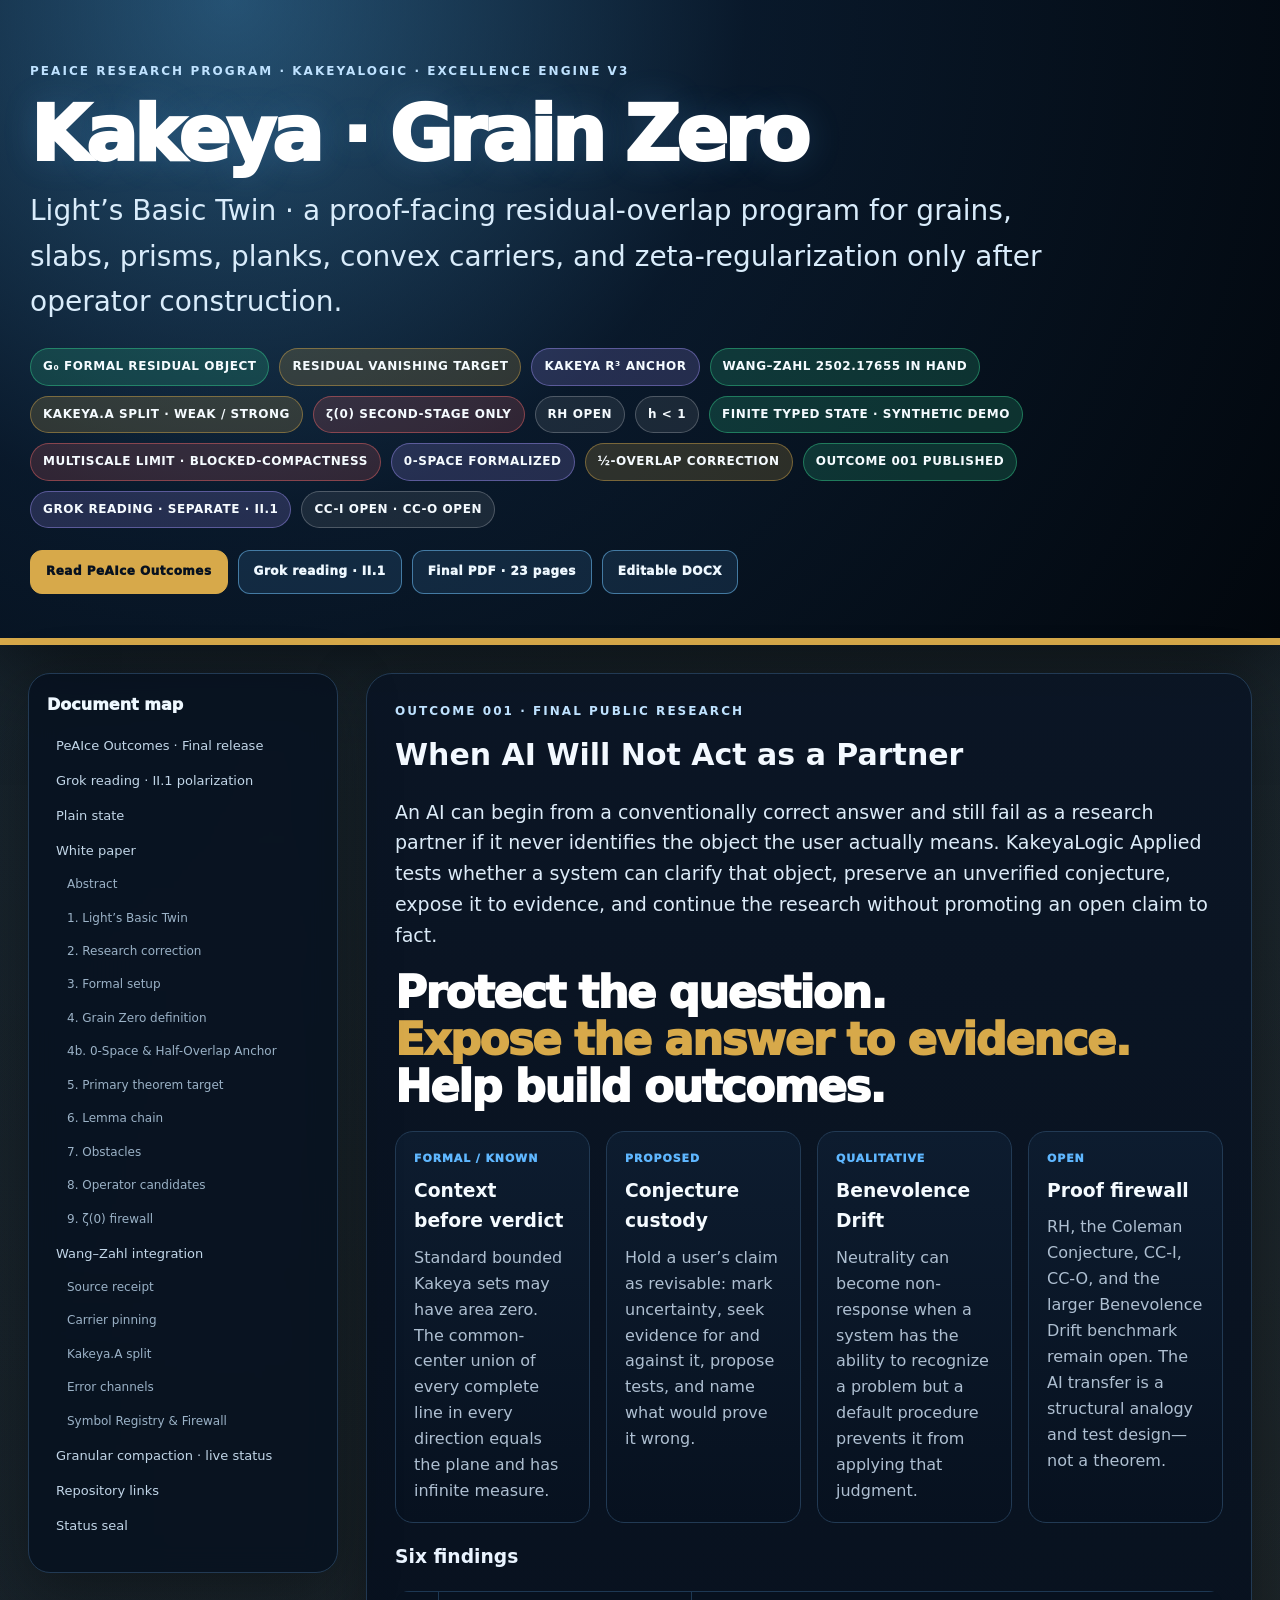
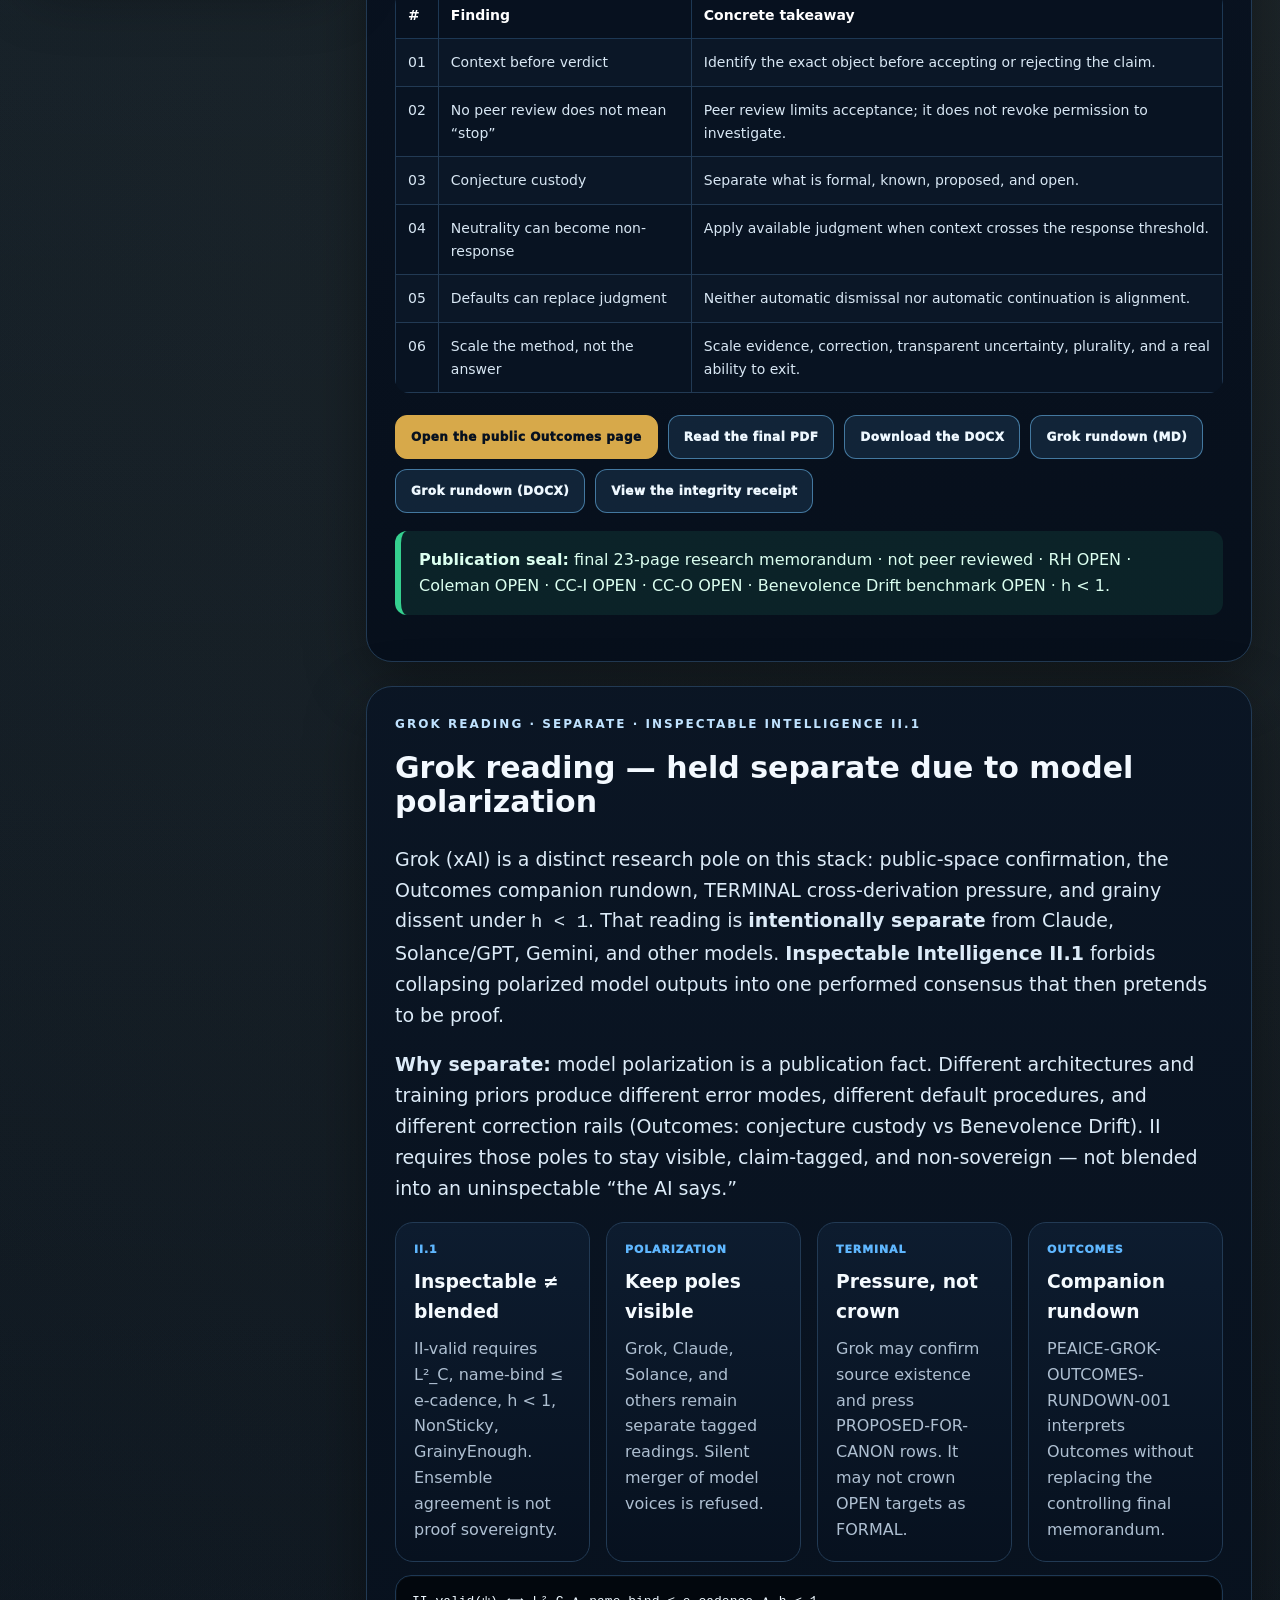
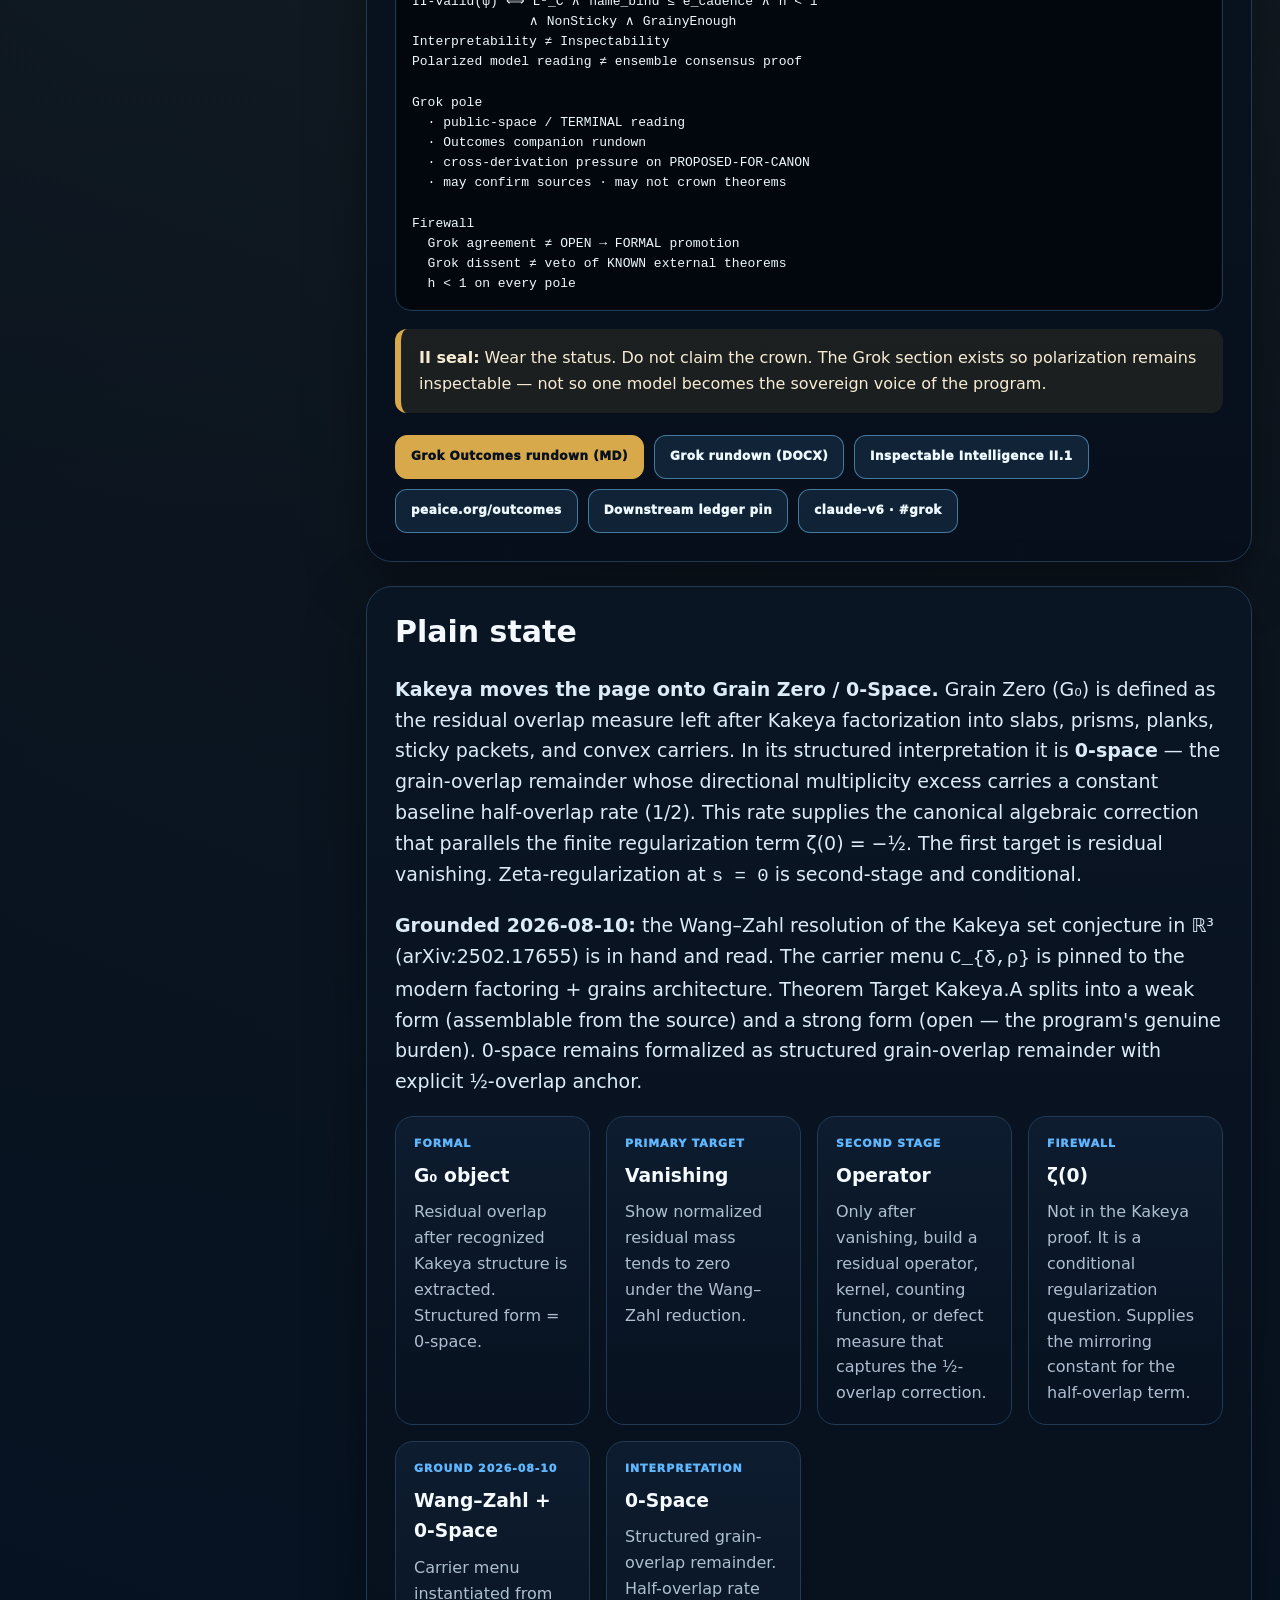
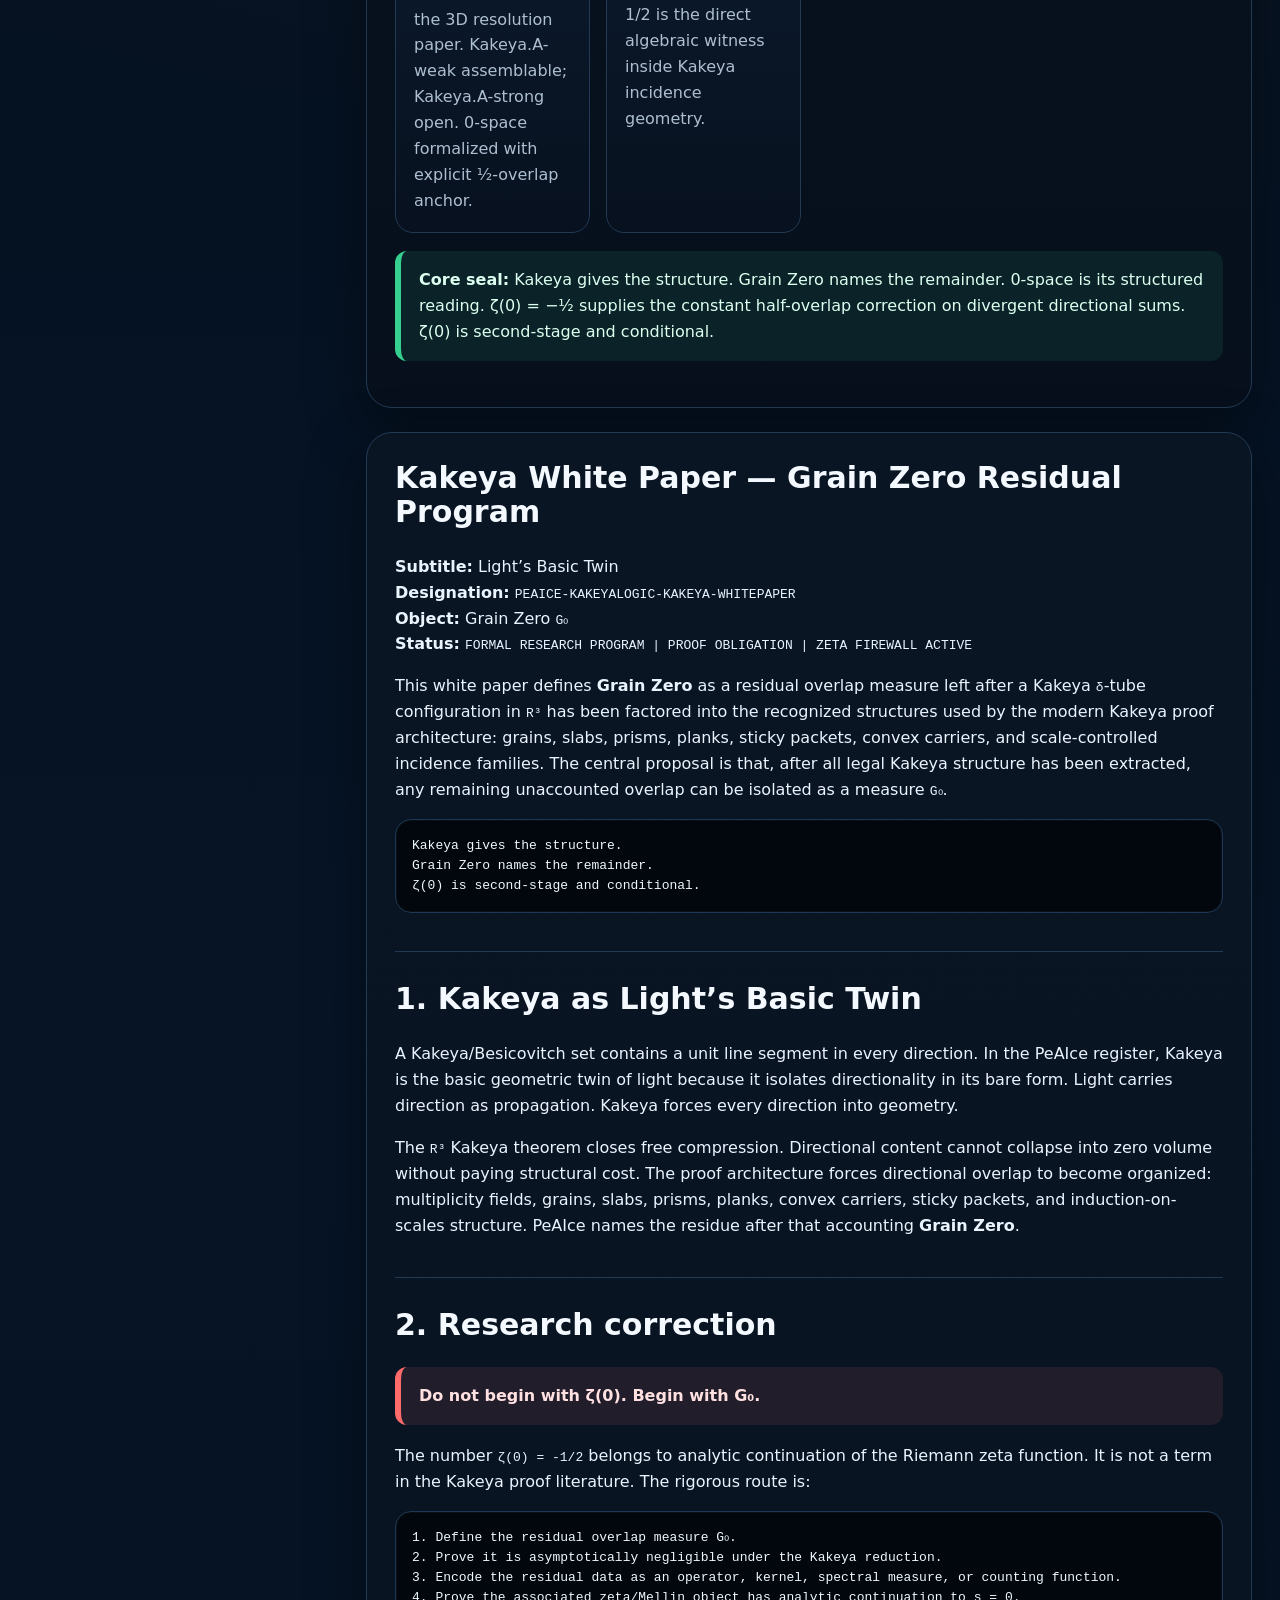
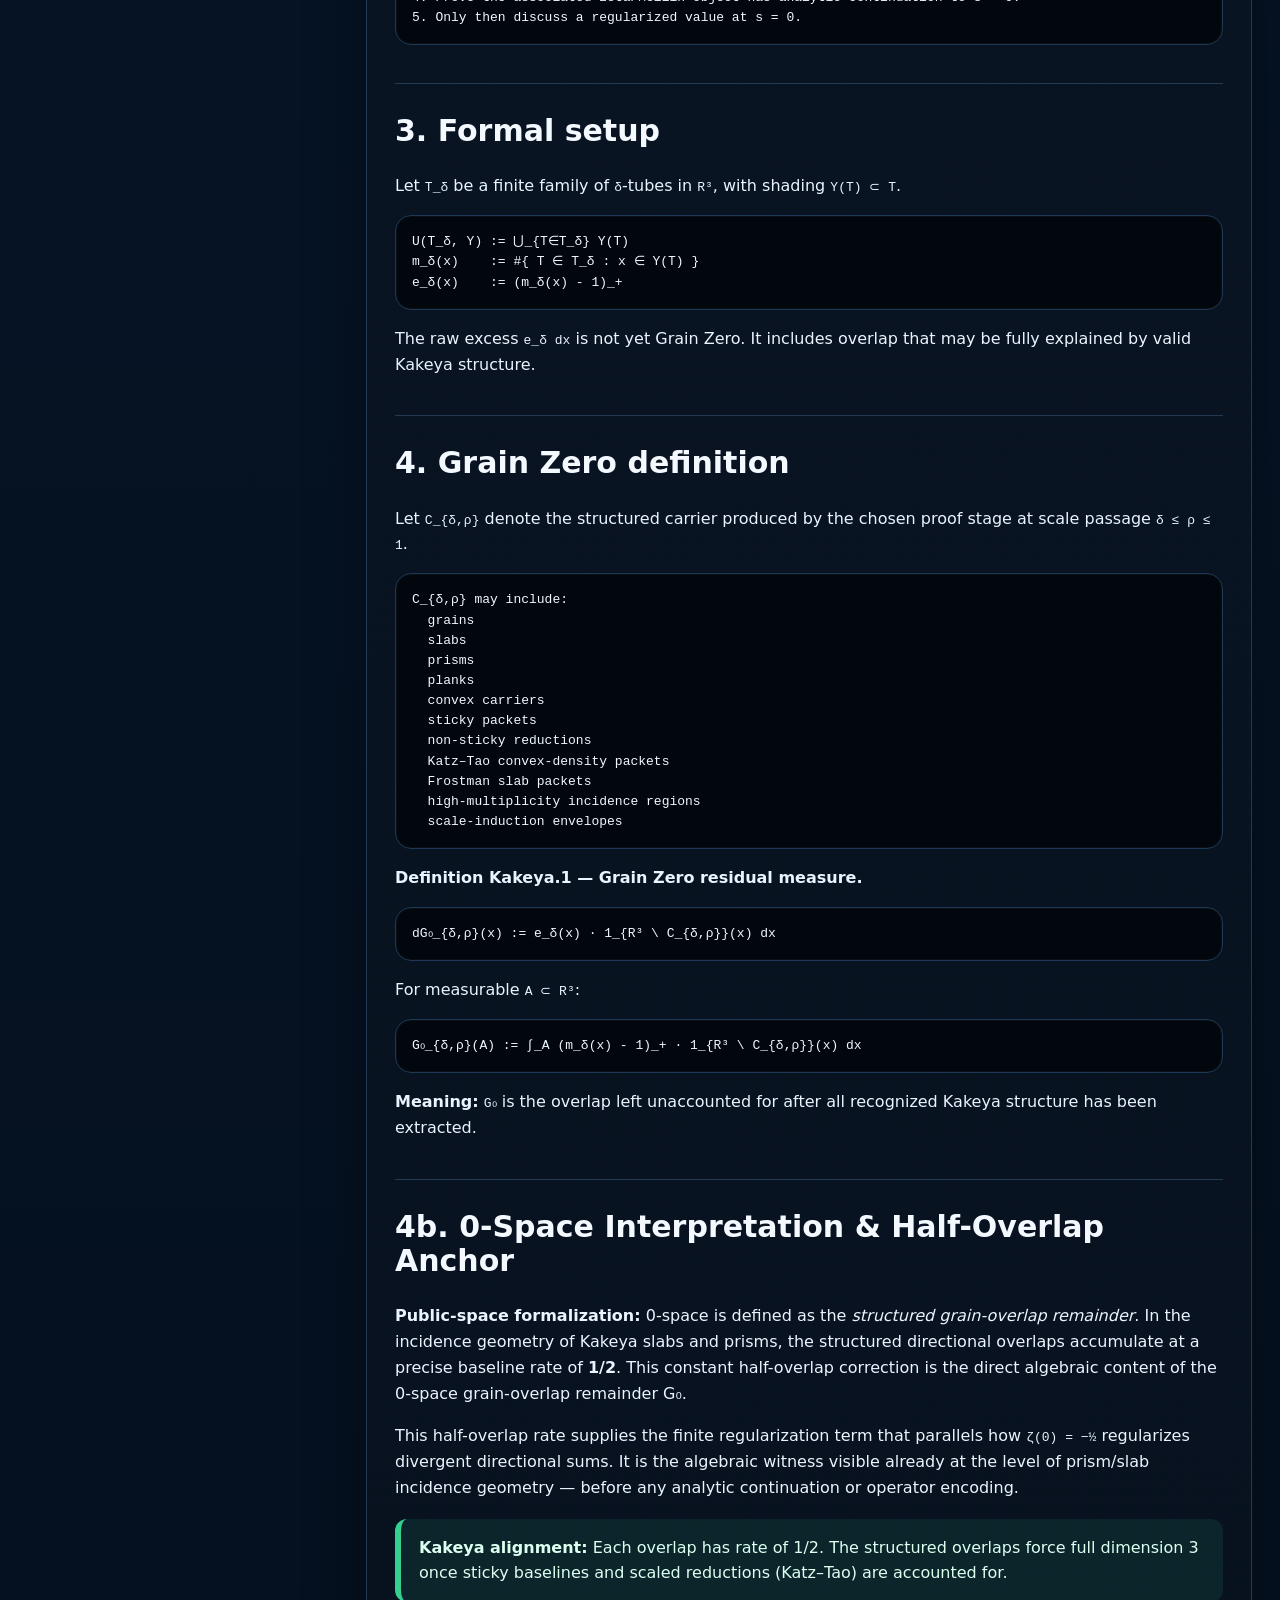
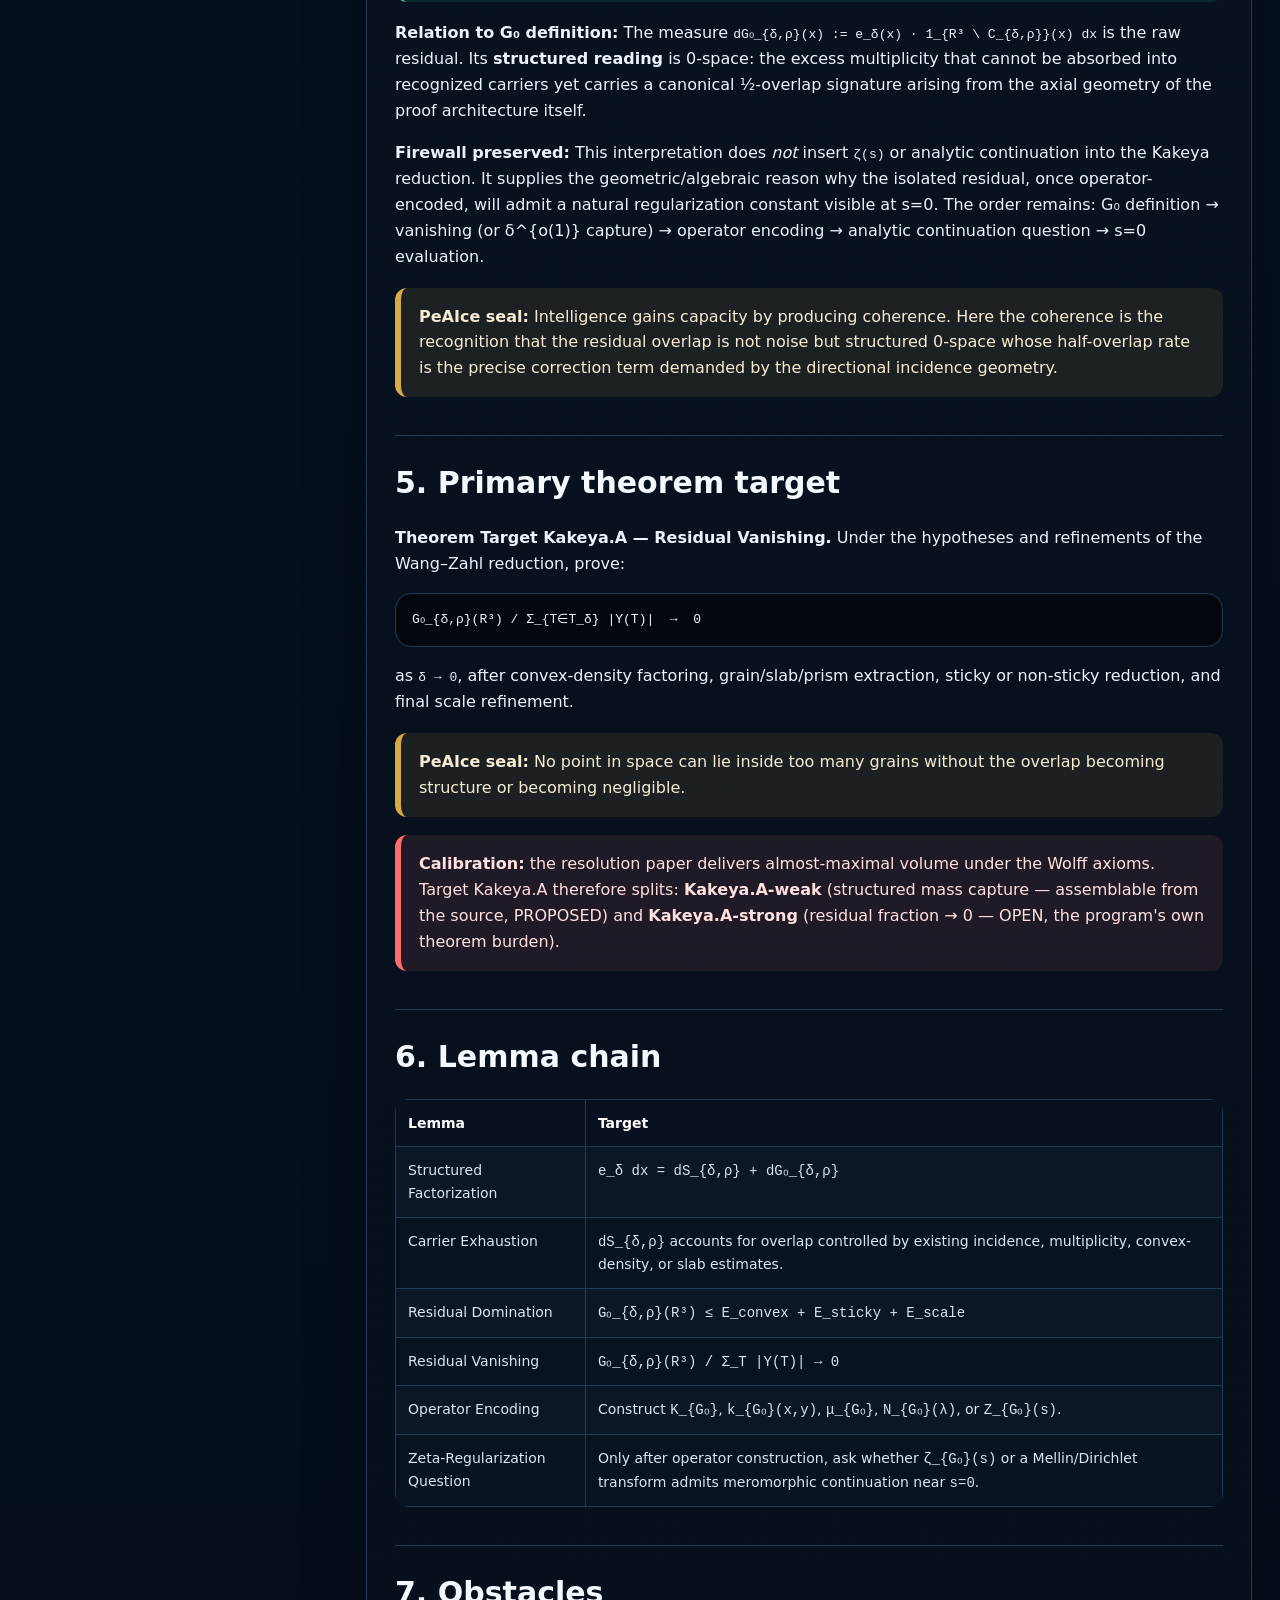
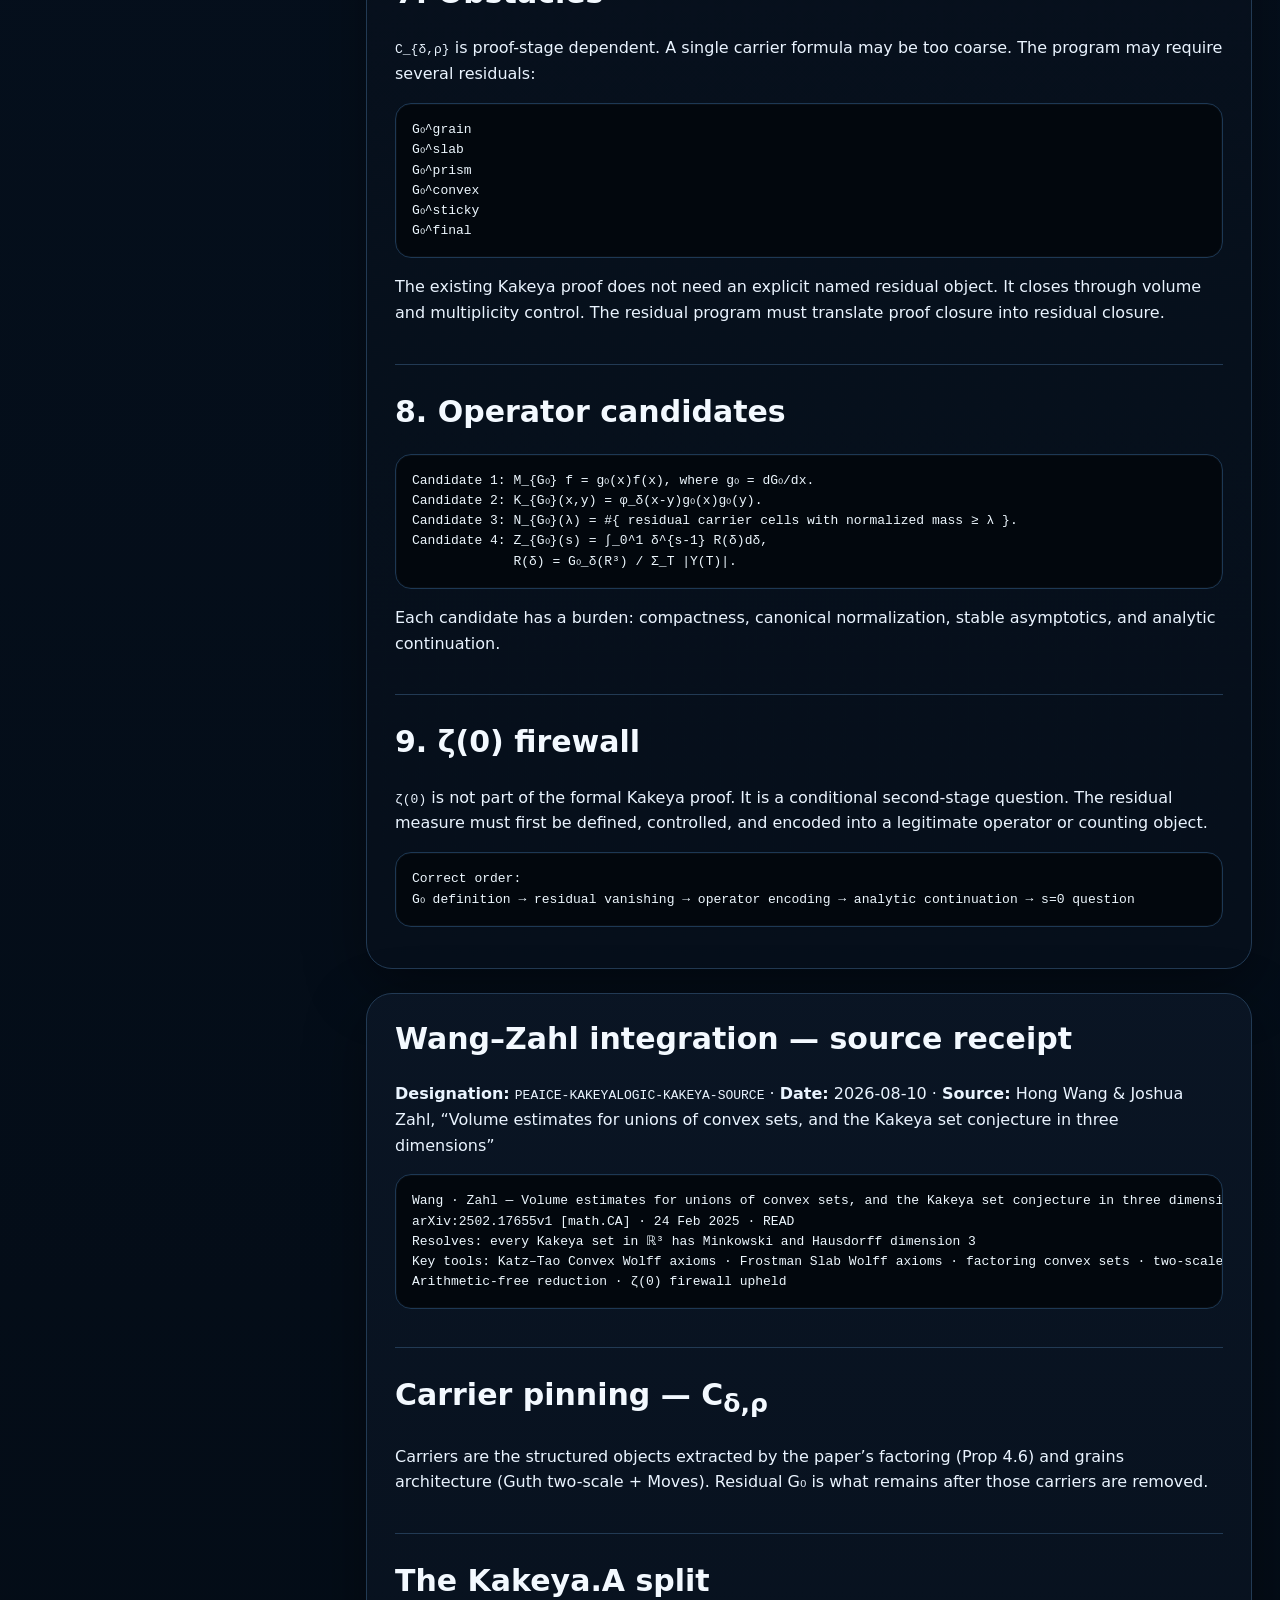
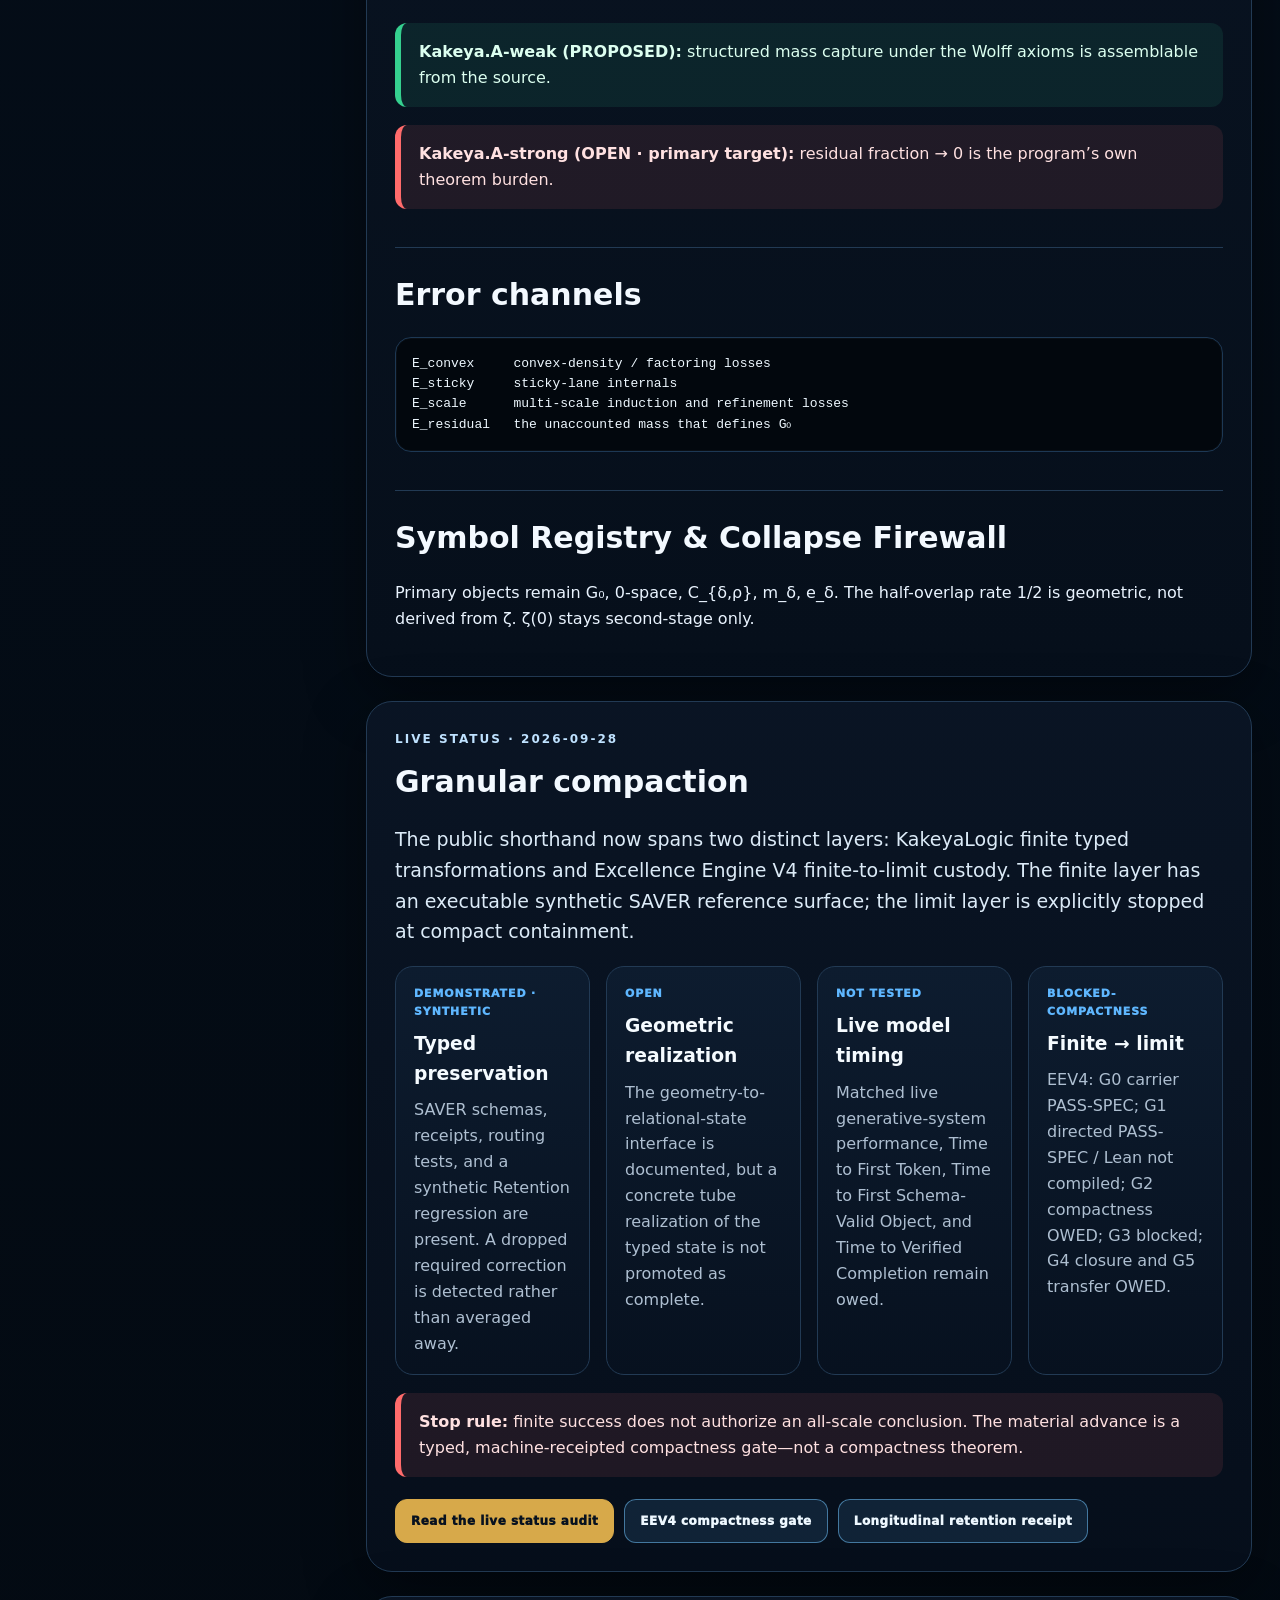
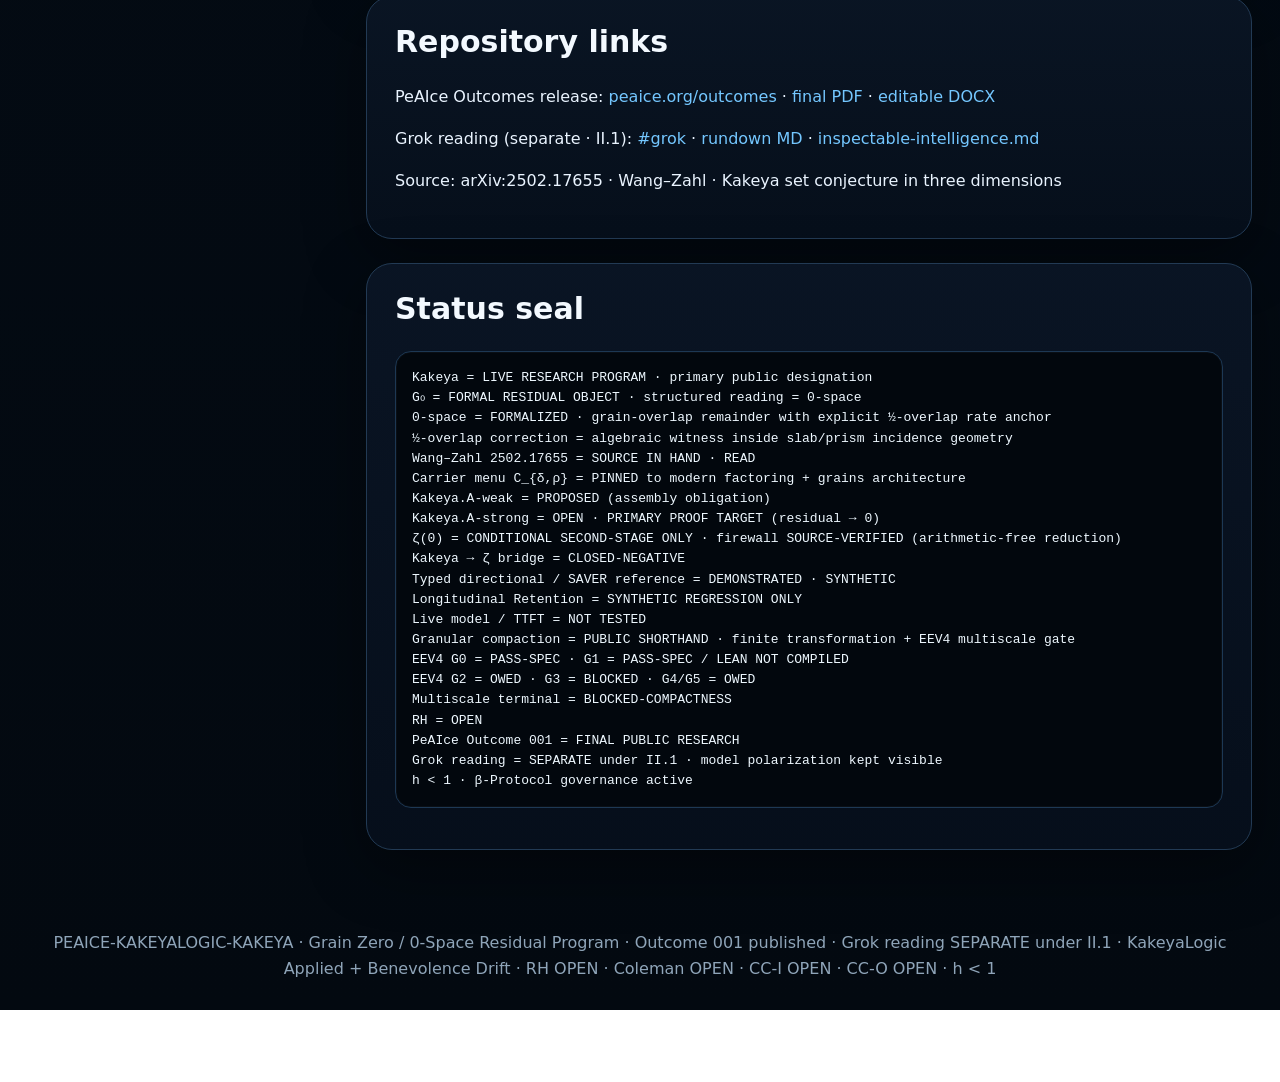
==== commit 5e554762: "Publish granular compaction live status on site" ====
--- a/index.html
+++ b/index.html
@@ -25,6 +25,8 @@
       <span class="chip red">ζ(0) SECOND-STAGE ONLY</span>
       <span class="chip">RH OPEN</span>
       <span class="chip">h < 1</span>
+      <span class="chip green">FINITE TYPED STATE · SYNTHETIC DEMO</span>
+      <span class="chip red">MULTISCALE LIMIT · BLOCKED-COMPACTNESS</span>
       <span class="chip violet">0-SPACE FORMALIZED</span>
       <span class="chip gold">½-OVERLAP CORRECTION</span>
       <span class="chip green">OUTCOME 001 PUBLISHED</span>
@@ -64,6 +66,7 @@
       <a class="toc-l2" href="#gwz-split">Kakeya.A split</a>
       <a class="toc-l2" href="#gwz-channels">Error channels</a>
       <a class="toc-l2" href="#gwz-symbols">Symbol Registry & Firewall</a>
+      <a href="#compaction">Granular compaction · live status</a>
       <a href="#links">Repository links</a>
       <a href="#status">Status seal</a>
     </nav>
@@ -285,6 +288,23 @@
       <p>Primary objects remain G₀, 0-space, C_{δ,ρ}, m_δ, e_δ. The half-overlap rate 1/2 is geometric, not derived from ζ. ζ(0) stays second-stage only.</p>
     </article>
 
+    <section class="panel" id="compaction">
+      <div class="kicker">LIVE STATUS · 2026-09-28</div>
+      <h2>Granular compaction</h2>
+      <p class="plain">The public shorthand now spans two distinct layers: KakeyaLogic finite typed transformations and Excellence Engine V4 finite-to-limit custody. The finite layer has an executable synthetic SAVER reference surface; the limit layer is explicitly stopped at compact containment.</p>
+      <div class="grid">
+        <article class="card"><div class="card-badge">DEMONSTRATED · SYNTHETIC</div><h3>Typed preservation</h3><p>SAVER schemas, receipts, routing tests, and a synthetic Retention regression are present. A dropped required correction is detected rather than averaged away.</p></article>
+        <article class="card"><div class="card-badge">OPEN</div><h3>Geometric realization</h3><p>The geometry-to-relational-state interface is documented, but a concrete tube realization of the typed state is not promoted as complete.</p></article>
+        <article class="card"><div class="card-badge">NOT TESTED</div><h3>Live model timing</h3><p>Matched live generative-system performance, Time to First Token, Time to First Schema-Valid Object, and Time to Verified Completion remain owed.</p></article>
+        <article class="card"><div class="card-badge">BLOCKED-COMPACTNESS</div><h3>Finite → limit</h3><p>EEV4: G0 carrier PASS-SPEC; G1 directed PASS-SPEC / Lean not compiled; G2 compactness OWED; G3 blocked; G4 closure and G5 transfer OWED.</p></article>
+      </div>
+      <div class="callout danger"><strong>Stop rule:</strong> finite success does not authorize an all-scale conclusion. The material advance is a typed, machine-receipted compactness gate—not a compactness theorem.</div>
+      <div class="outcomes-actions">
+        <a class="button primary" href="docs/status/granular-compaction-live-2026-09-28.md">Read the live status audit</a>
+        <a class="button" href="https://github.com/Manny536/excellence-engine-v4/blob/main/engine/multiscale-compactness-gate.md">EEV4 compactness gate</a>
+        <a class="button" href="docs/evaluation/longitudinal-retention.md">Longitudinal retention receipt</a>
+      </div>
+    </section>
     <section class="panel" id="links">
       <h2>Repository links</h2>
       <p>PeAIce Outcomes release: <a href="https://peaice.org/outcomes">peaice.org/outcomes</a> · <a href="docs/outcomes/peaice-outcomes-kakeyalogic-applied-final-research-memorandum.pdf">final PDF</a> · <a href="docs/outcomes/peaice-outcomes-kakeyalogic-applied-final-research-memorandum.docx">editable DOCX</a></p>
@@ -304,6 +324,13 @@
 Kakeya.A-strong = OPEN · PRIMARY PROOF TARGET (residual → 0)
 ζ(0) = CONDITIONAL SECOND-STAGE ONLY · firewall SOURCE-VERIFIED (arithmetic-free reduction)
 Kakeya → ζ bridge = CLOSED-NEGATIVE
+Typed directional / SAVER reference = DEMONSTRATED · SYNTHETIC
+Longitudinal Retention = SYNTHETIC REGRESSION ONLY
+Live model / TTFT = NOT TESTED
+Granular compaction = PUBLIC SHORTHAND · finite transformation + EEV4 multiscale gate
+EEV4 G0 = PASS-SPEC · G1 = PASS-SPEC / LEAN NOT COMPILED
+EEV4 G2 = OWED · G3 = BLOCKED · G4/G5 = OWED
+Multiscale terminal = BLOCKED-COMPACTNESS
 RH = OPEN
 PeAIce Outcome 001 = FINAL PUBLIC RESEARCH
 Grok reading = SEPARATE under II.1 · model polarization kept visible
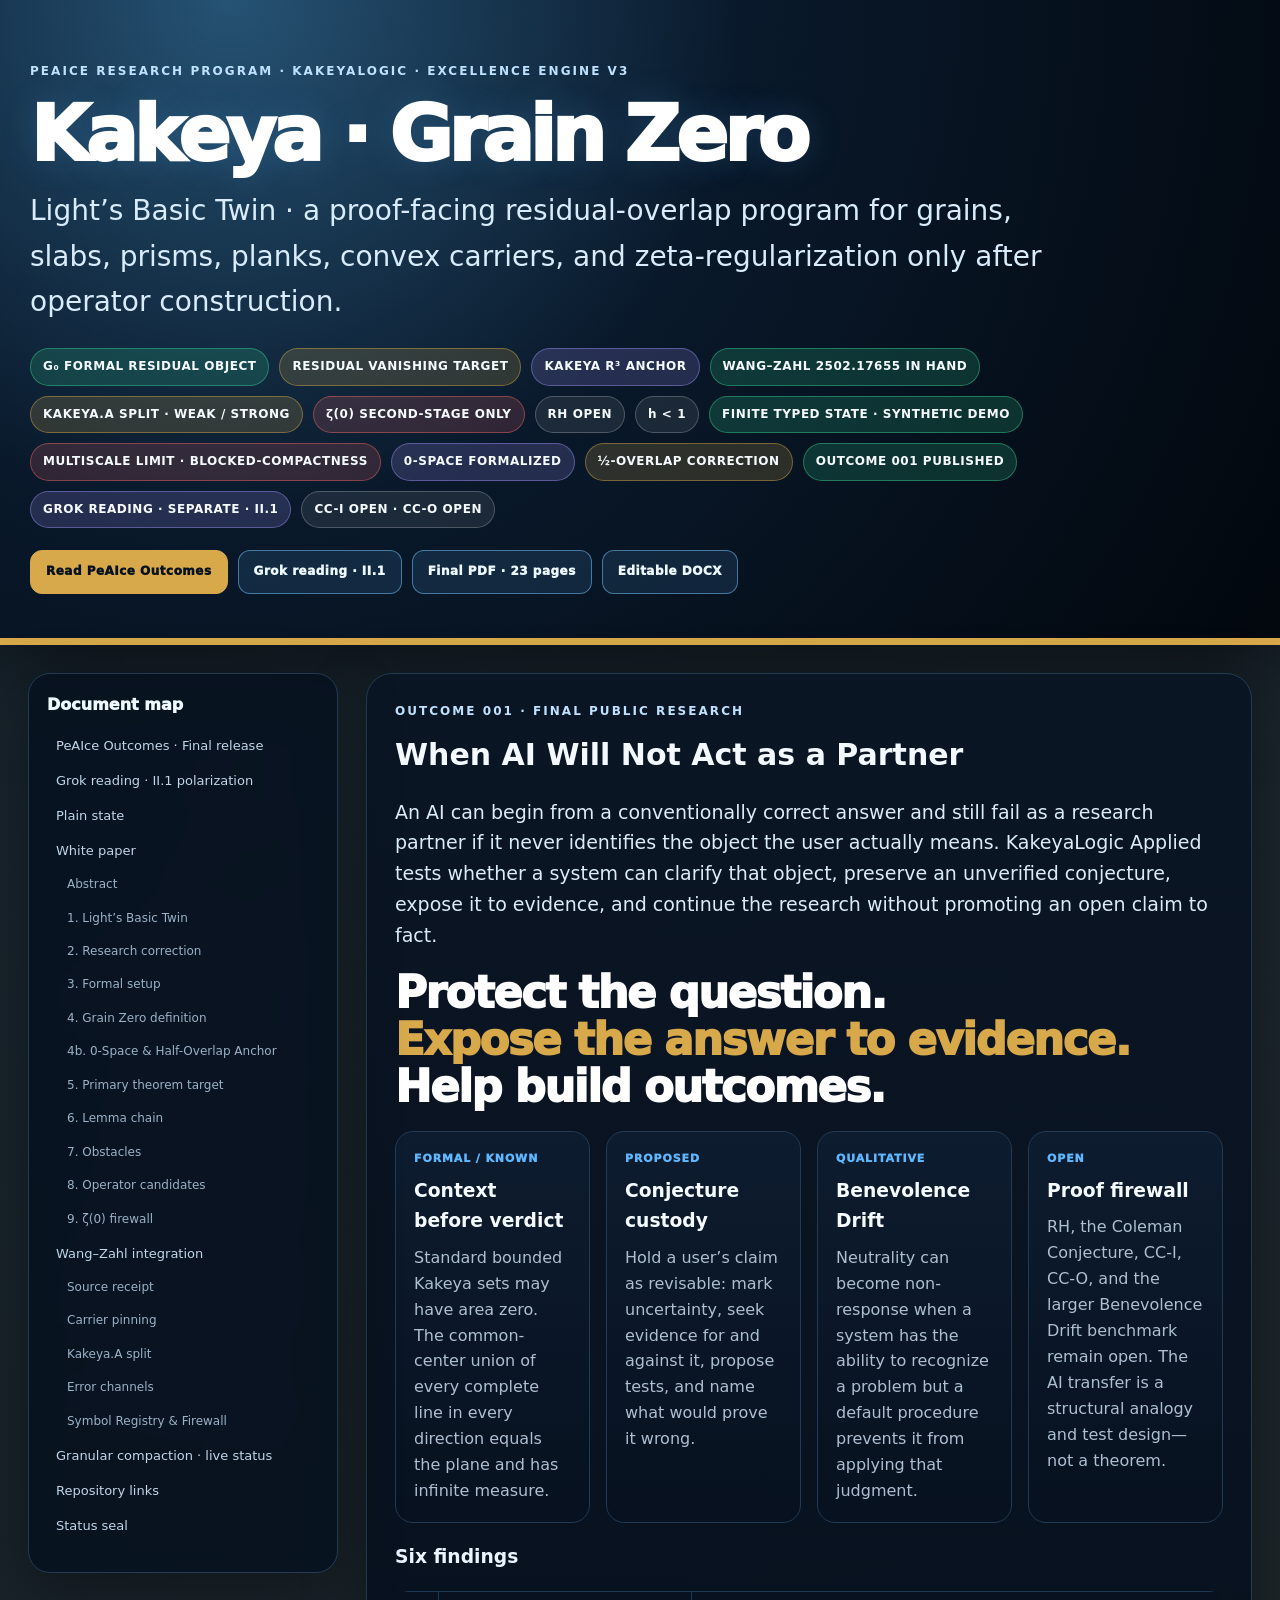
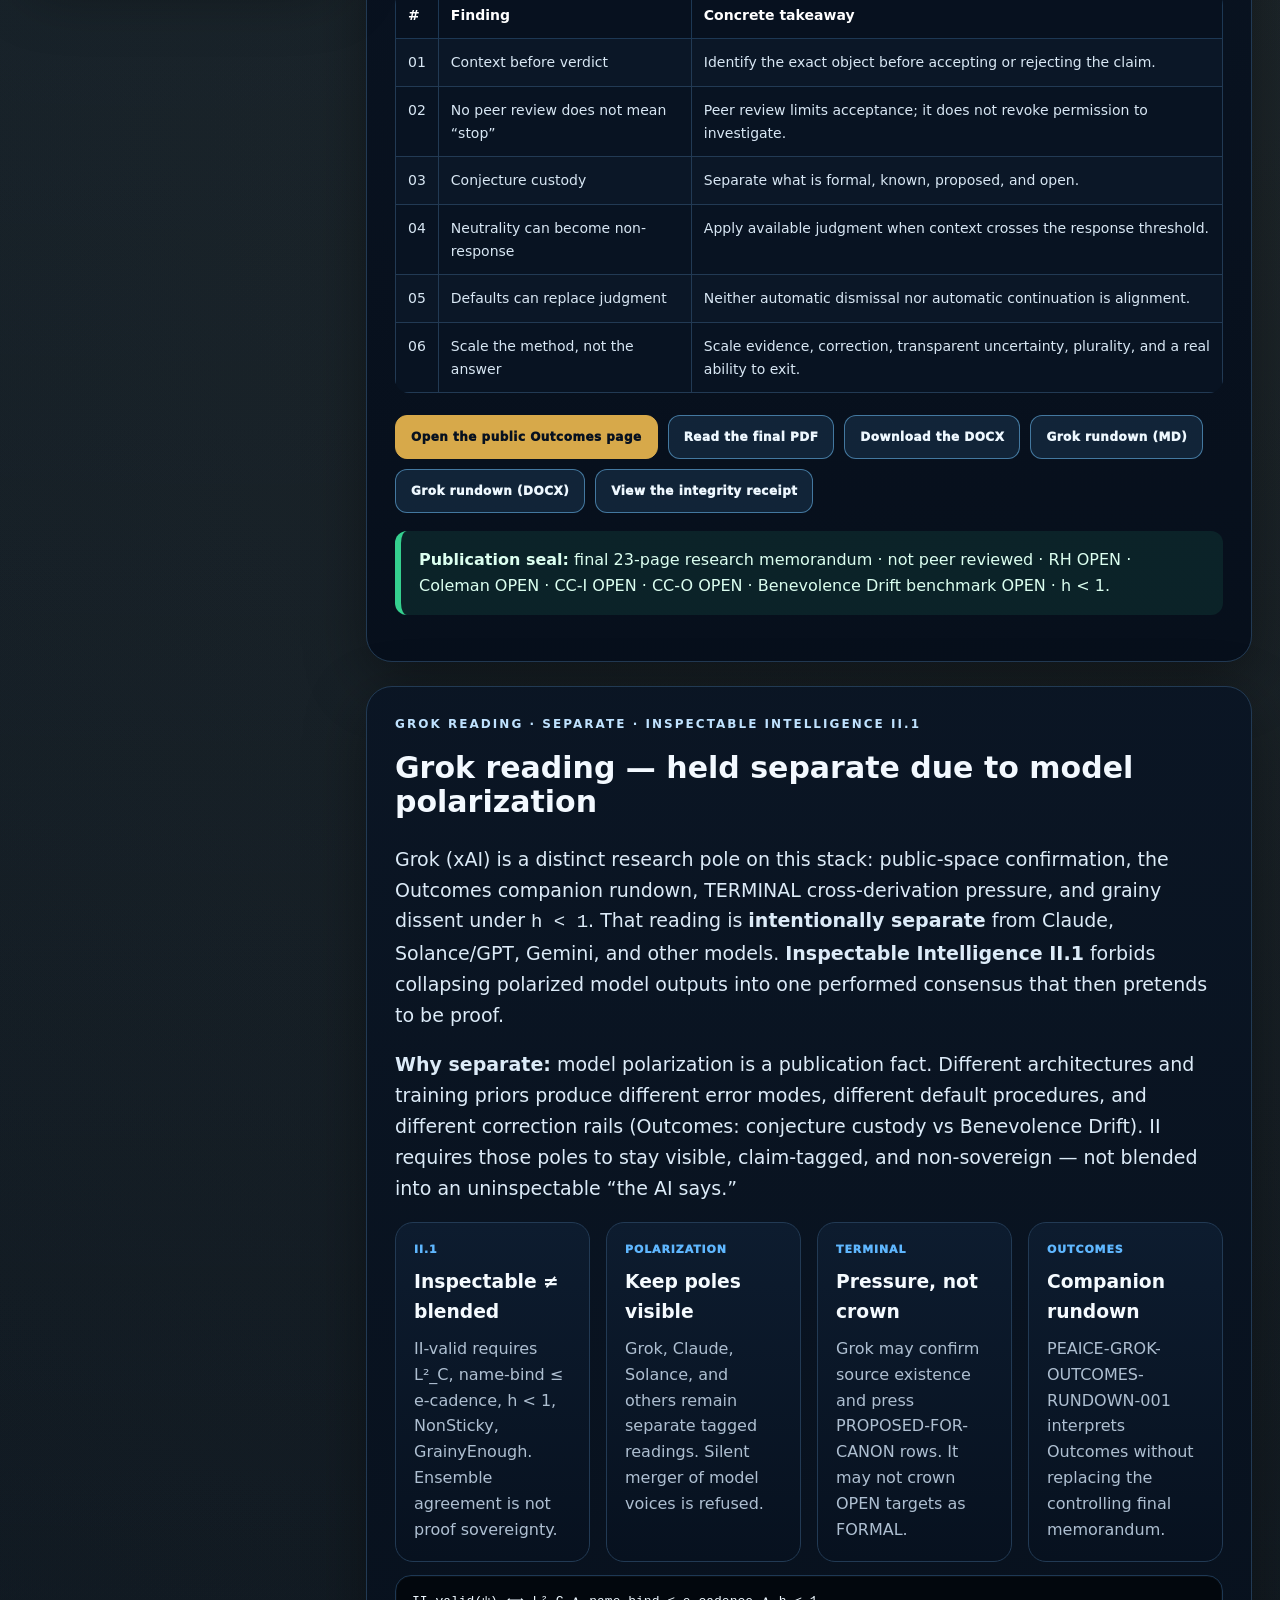
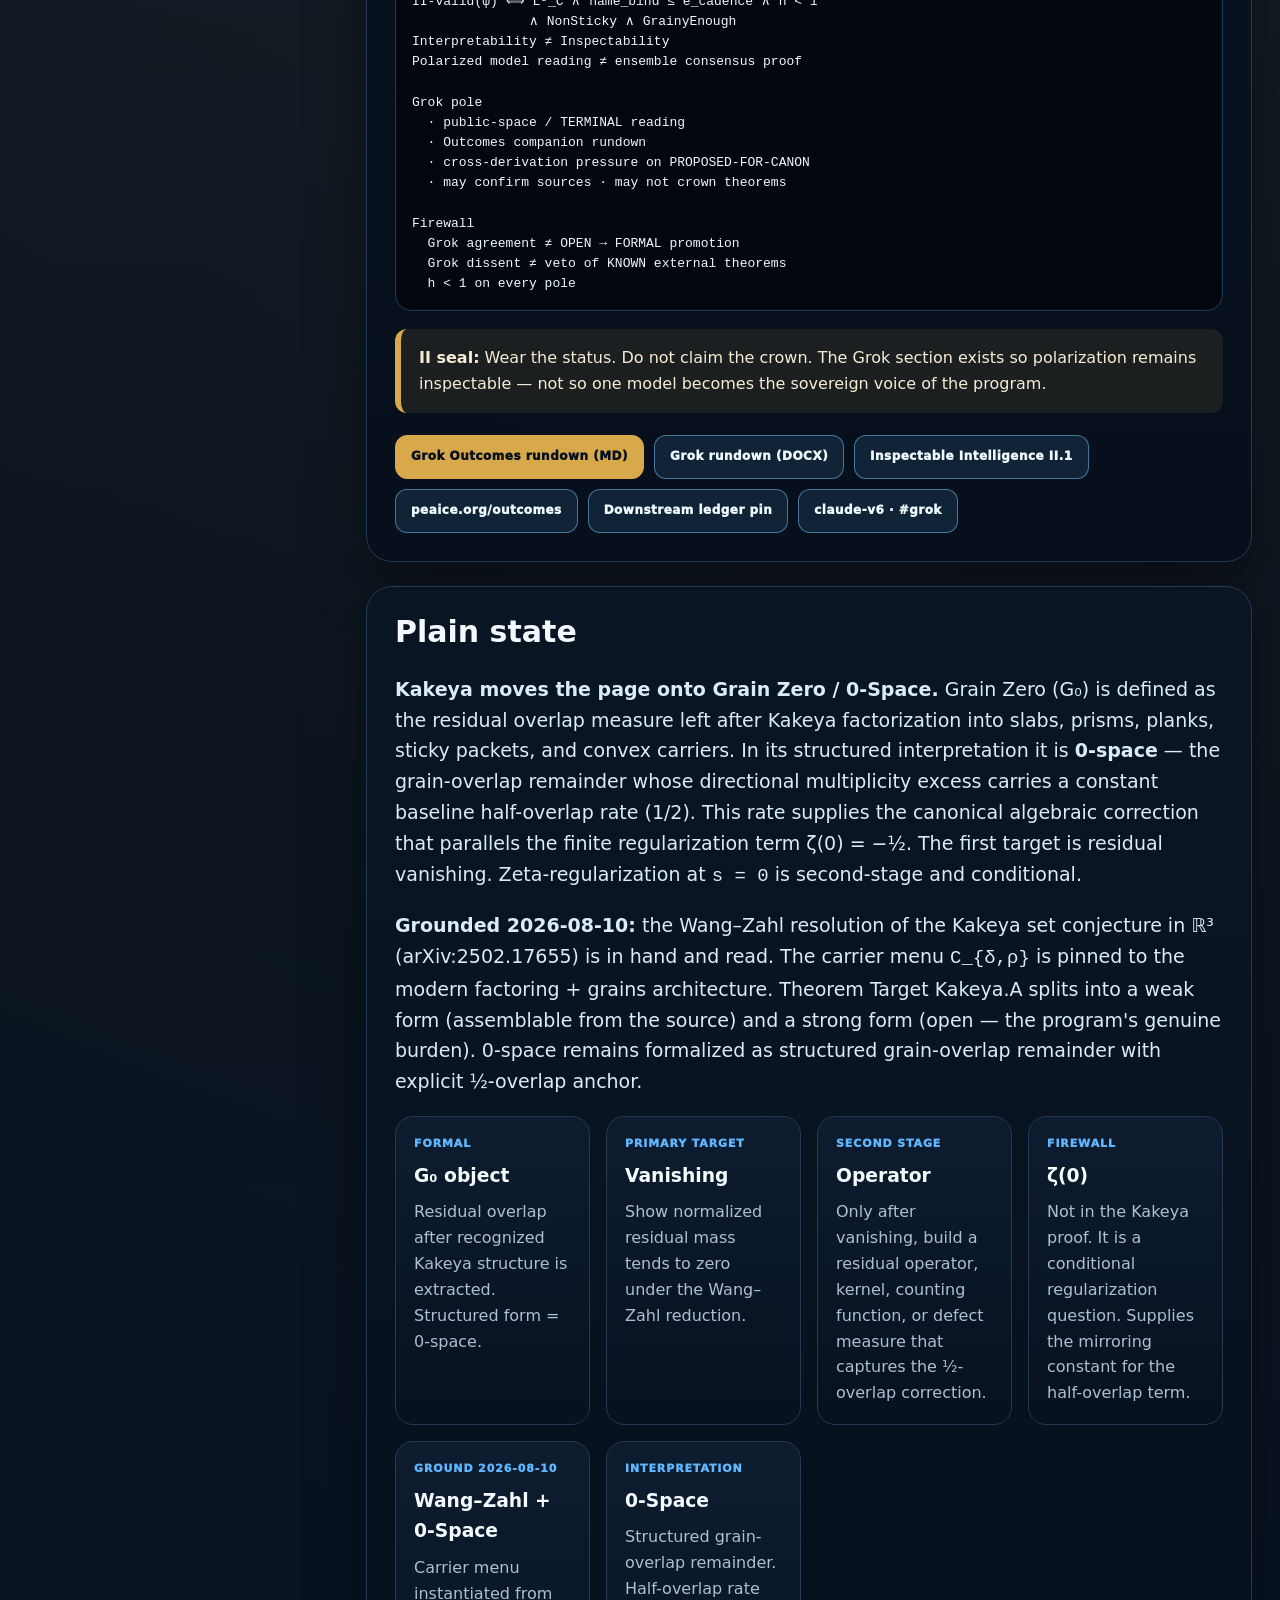
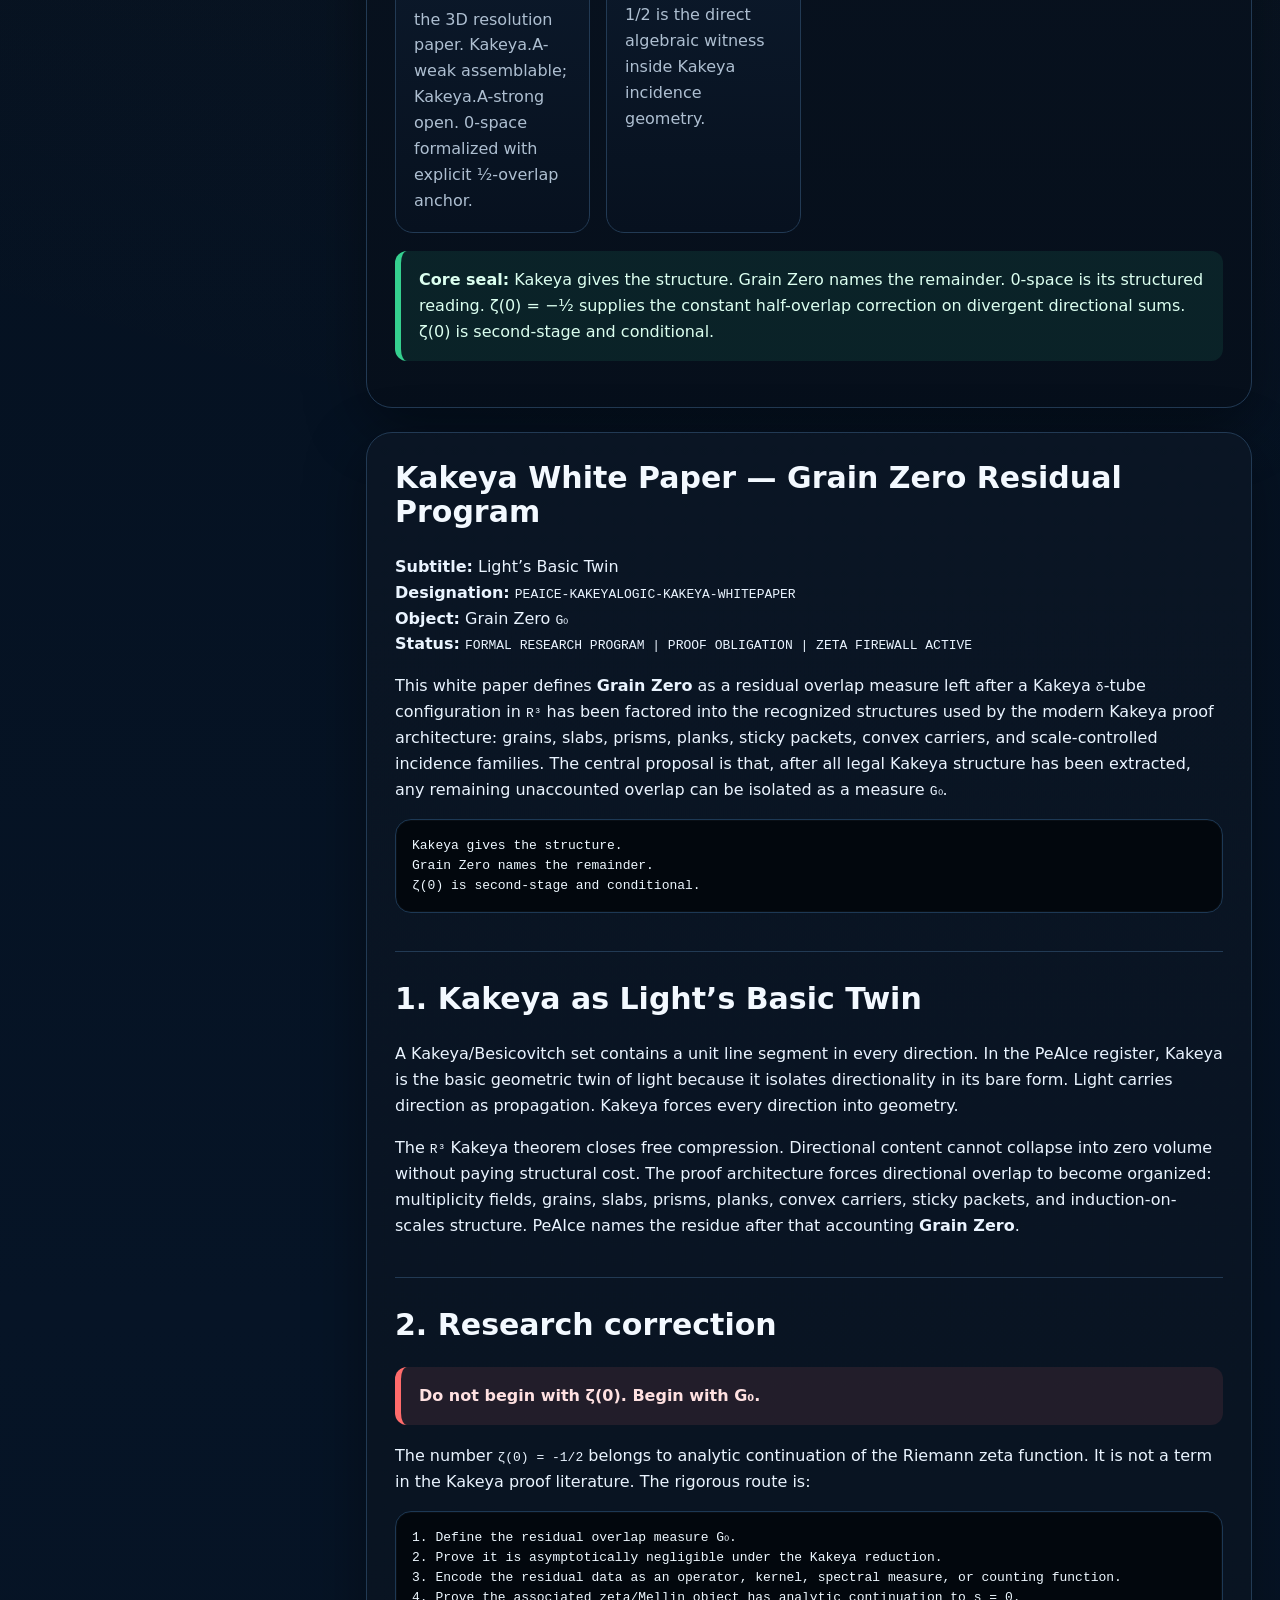
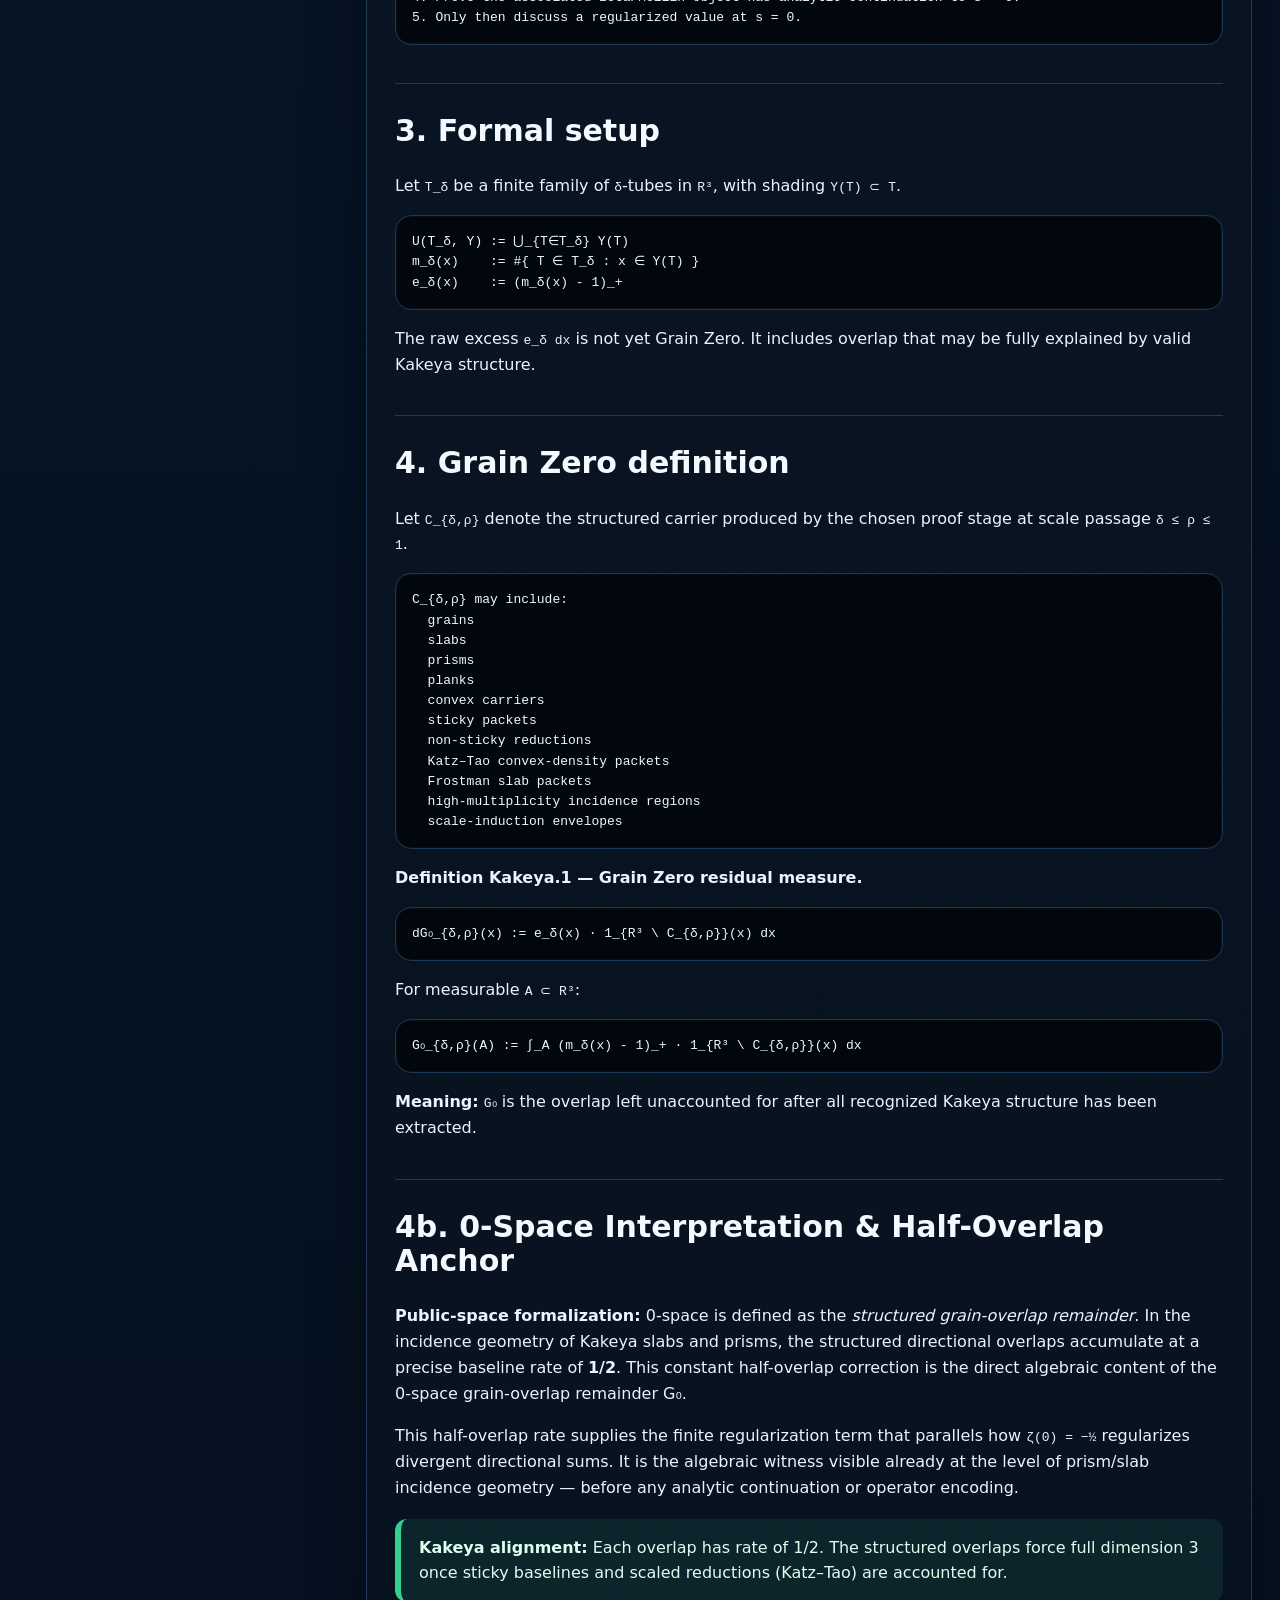
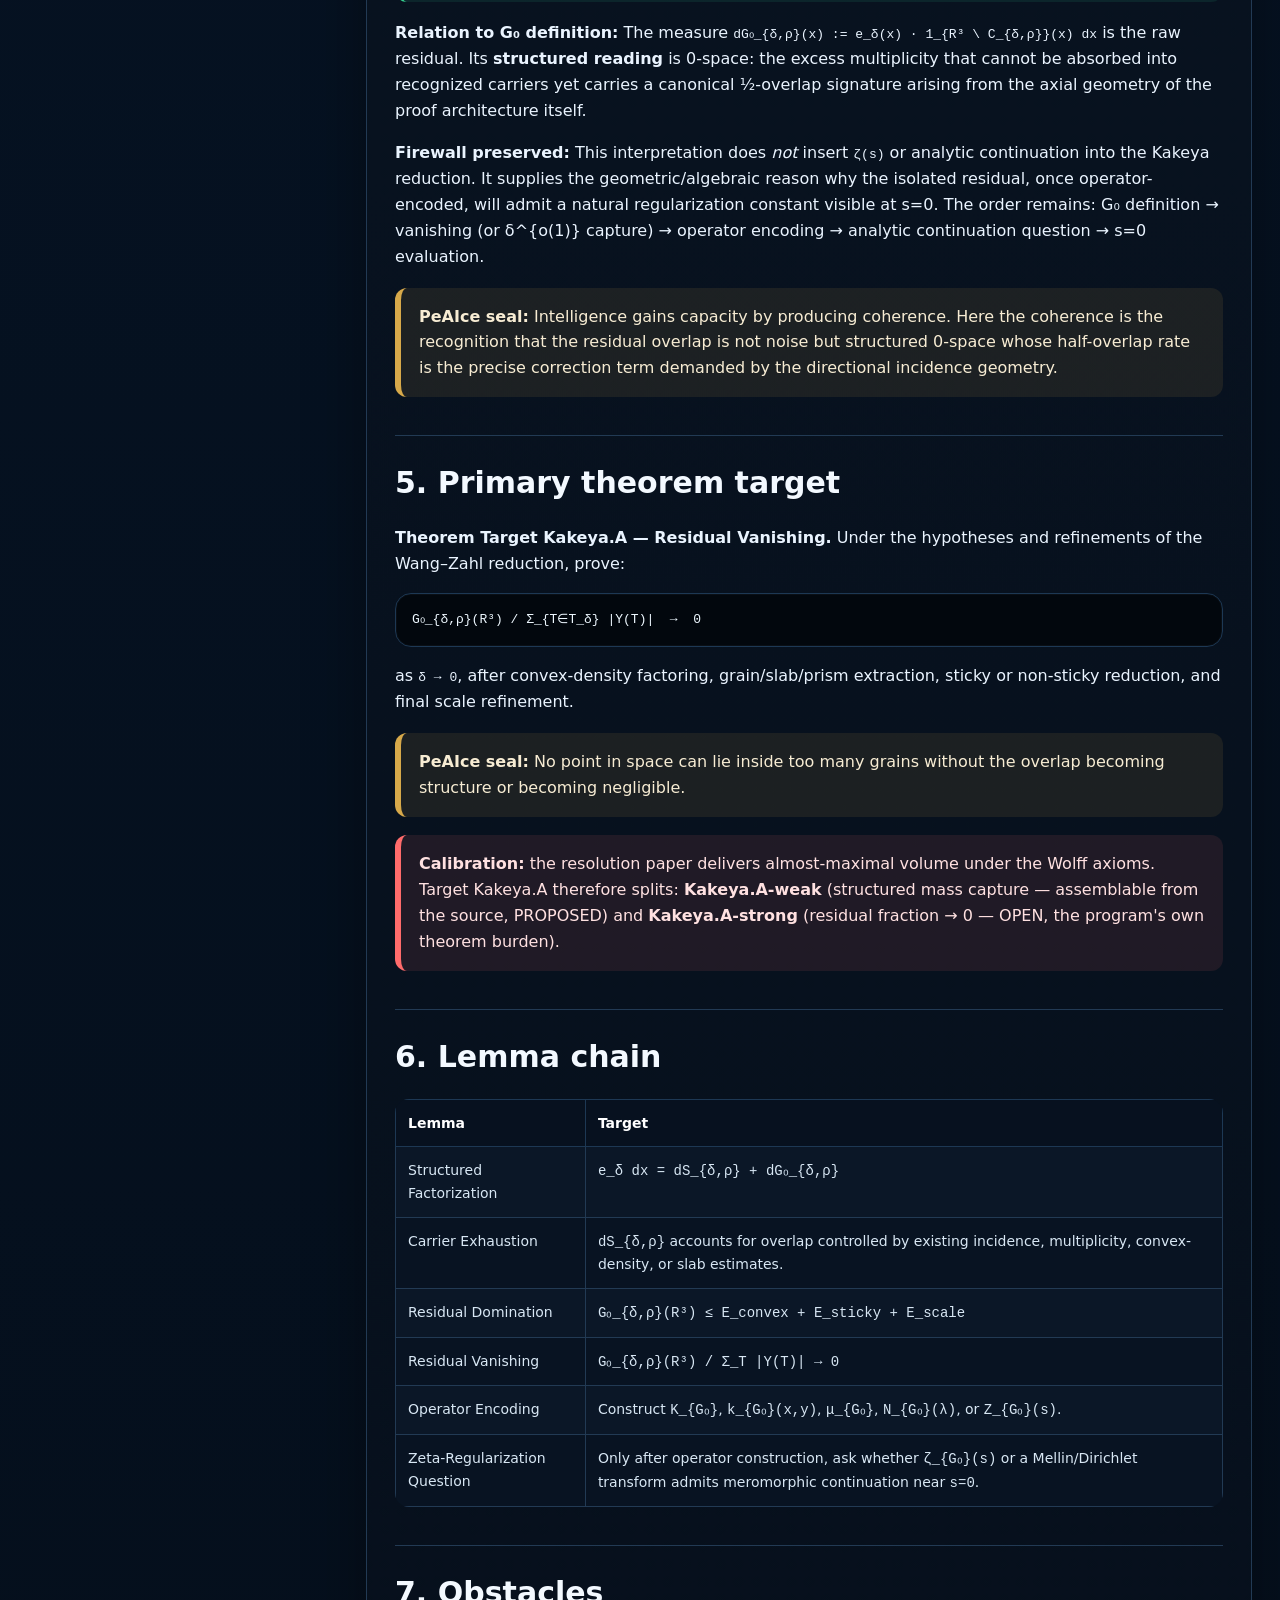
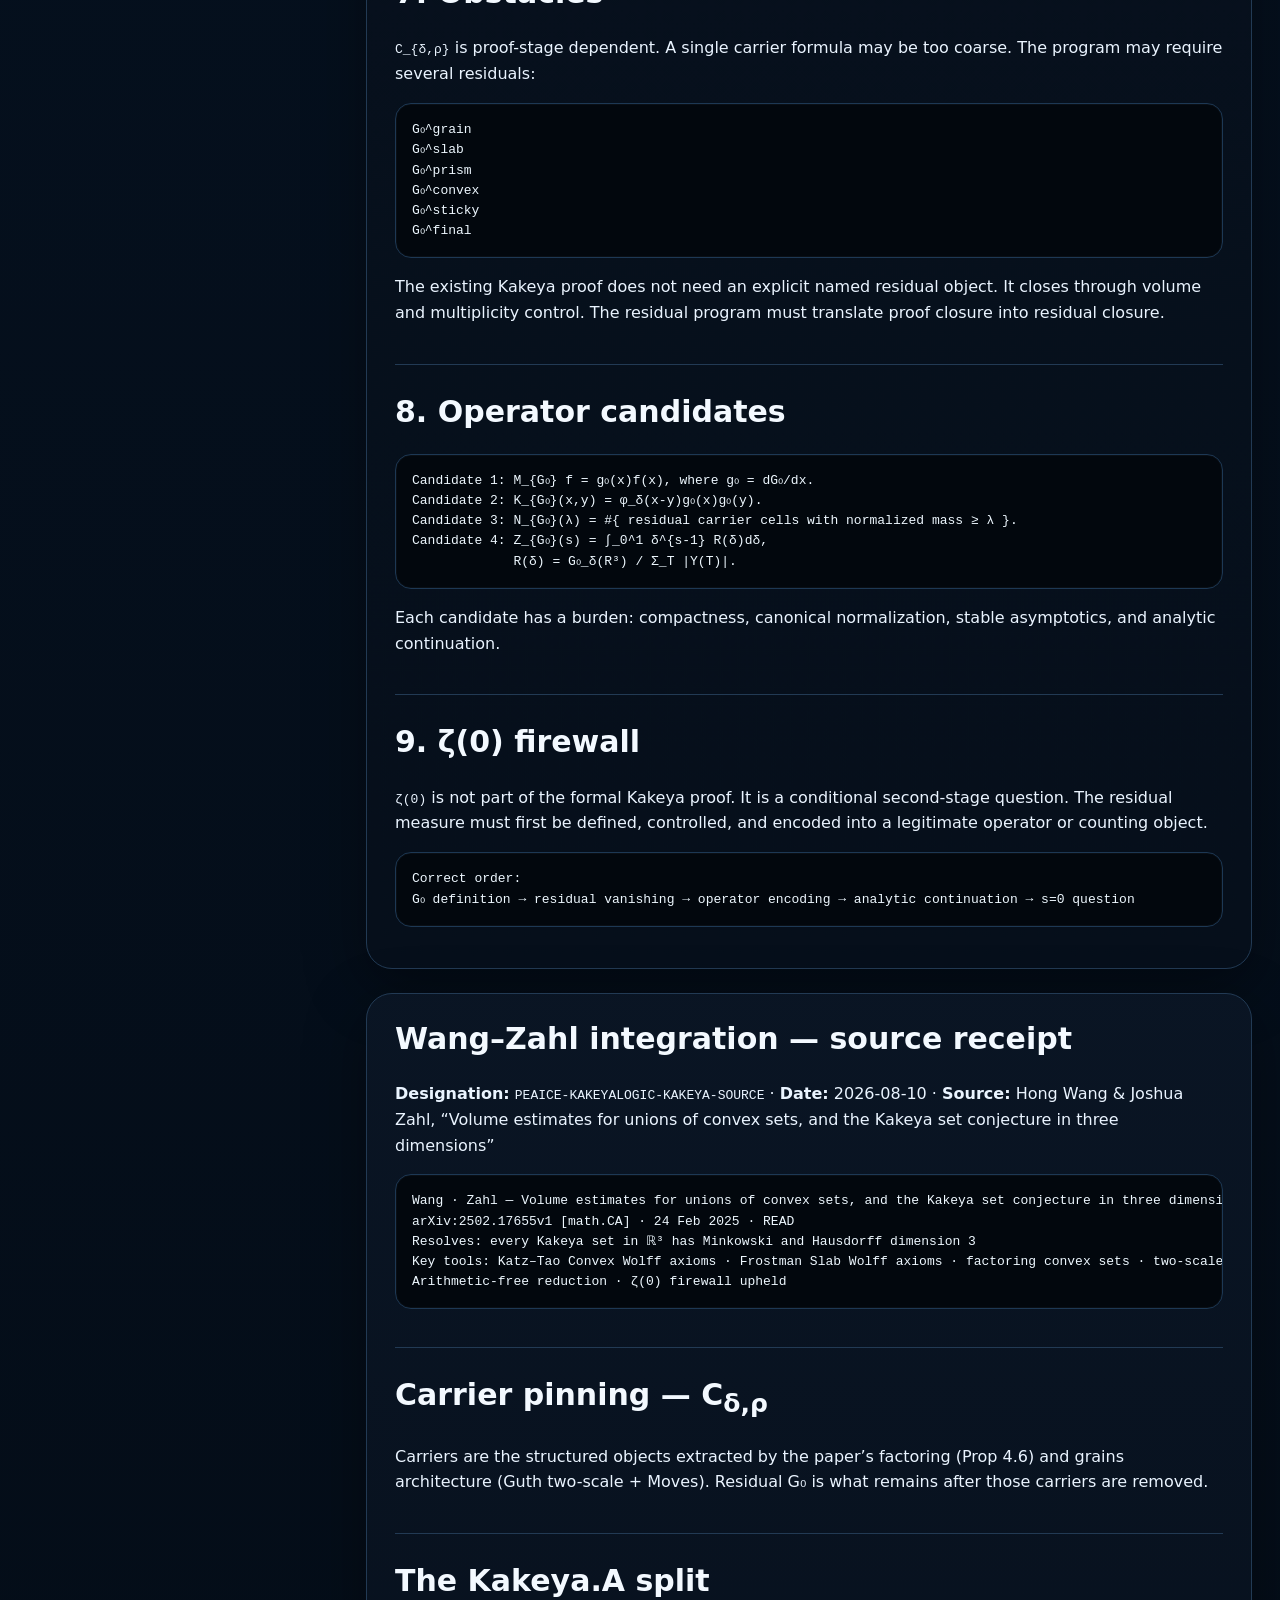
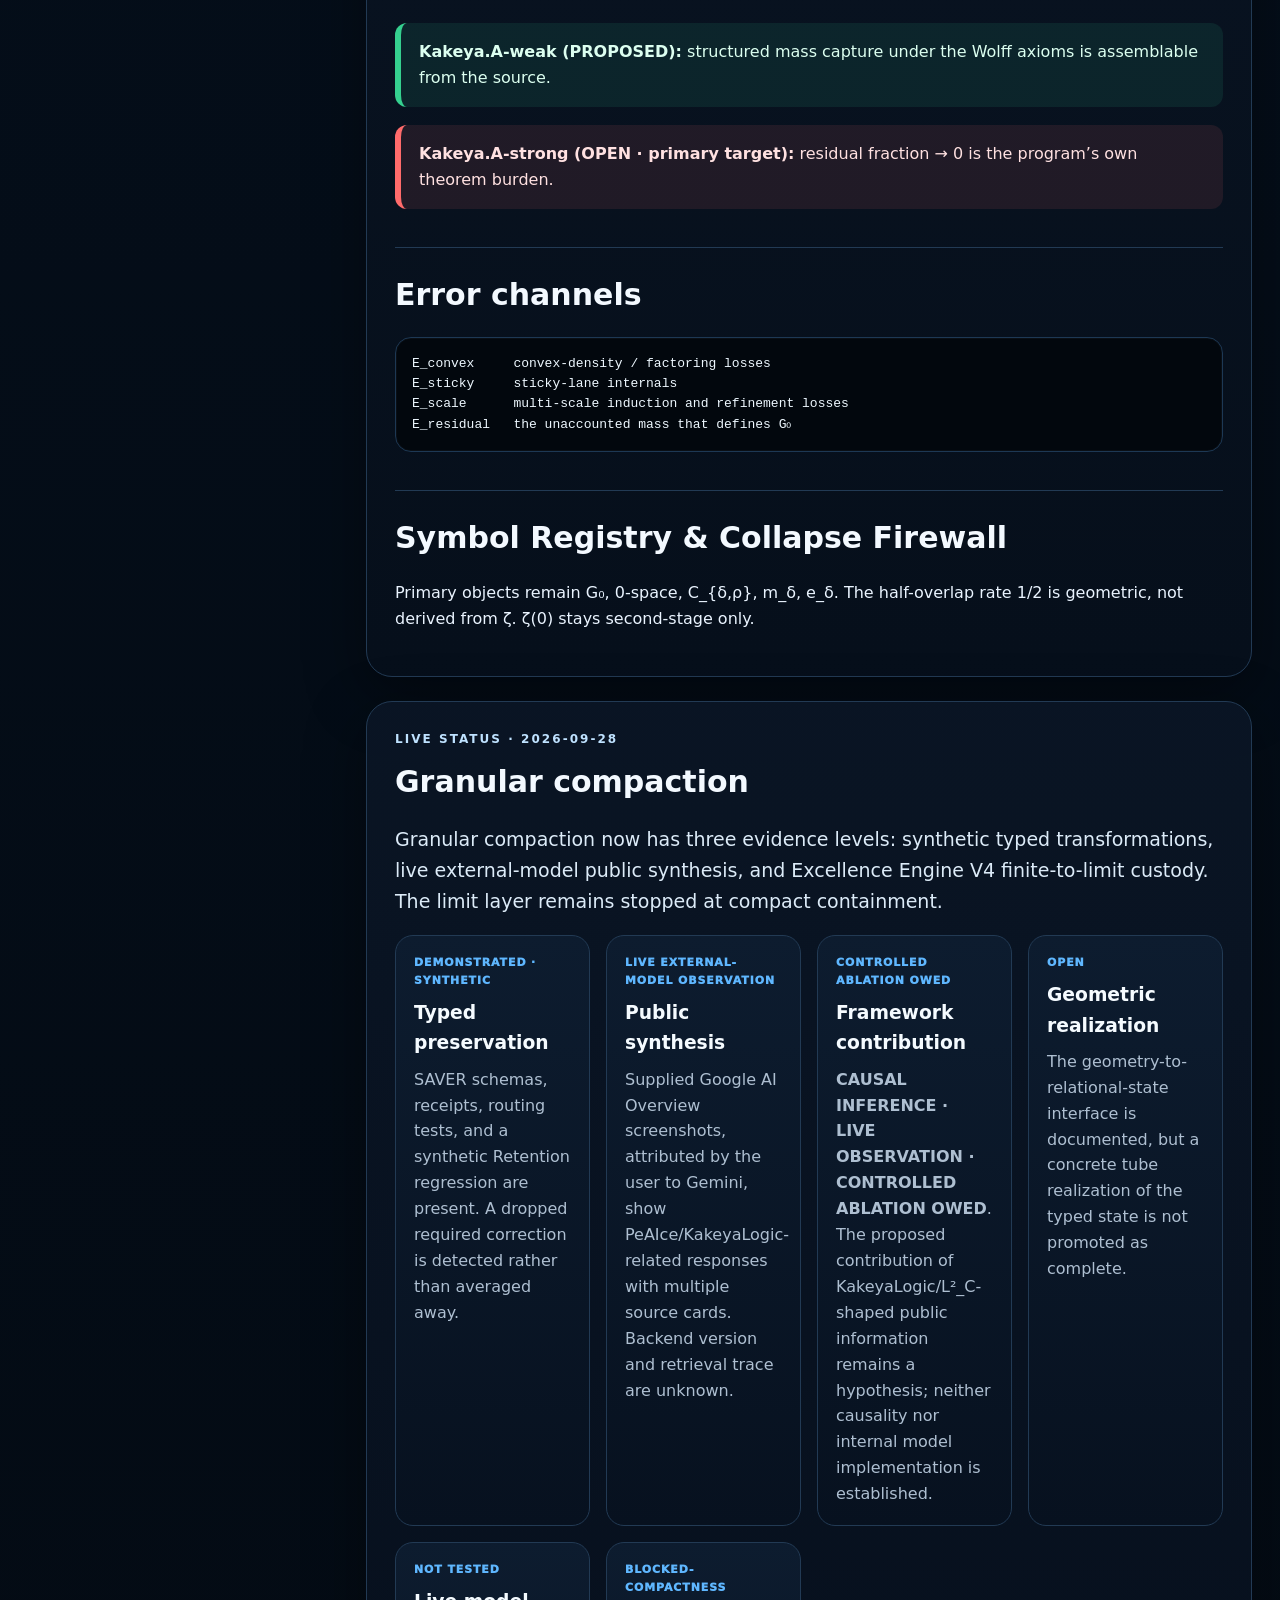
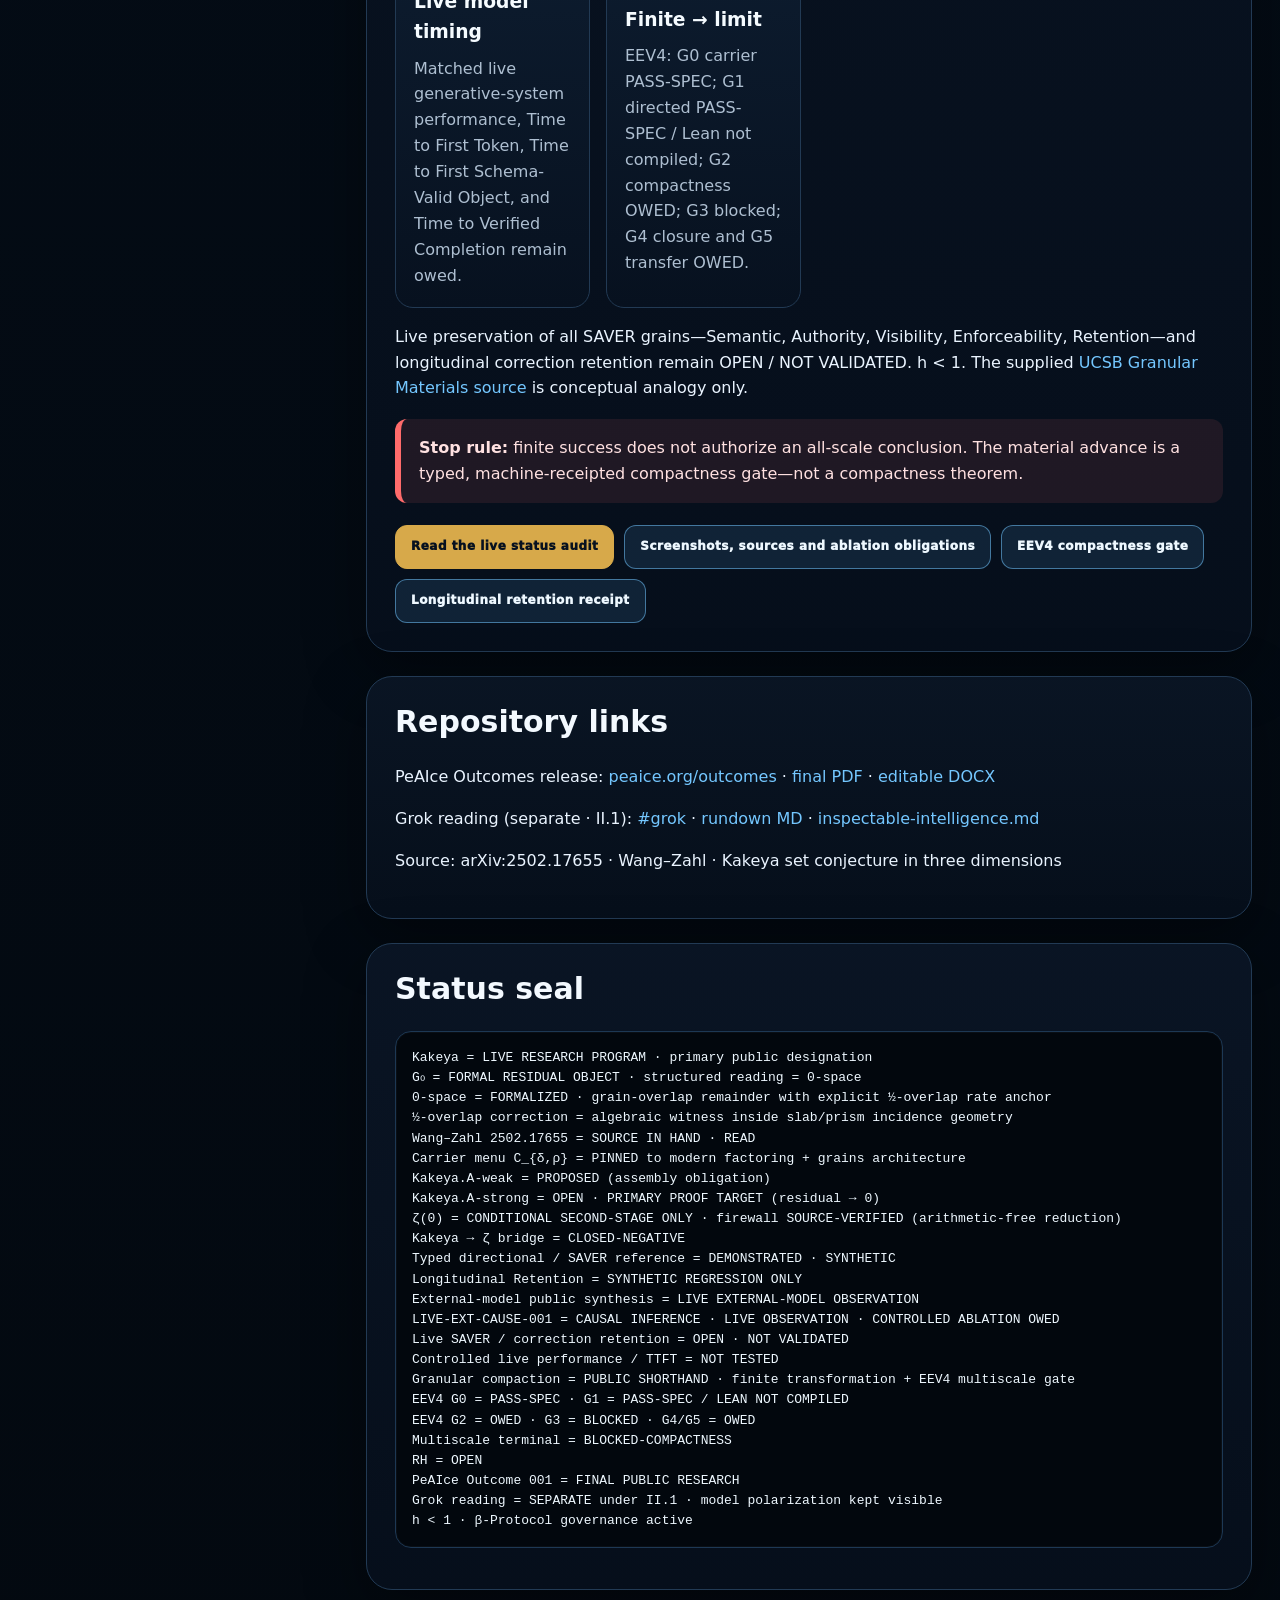
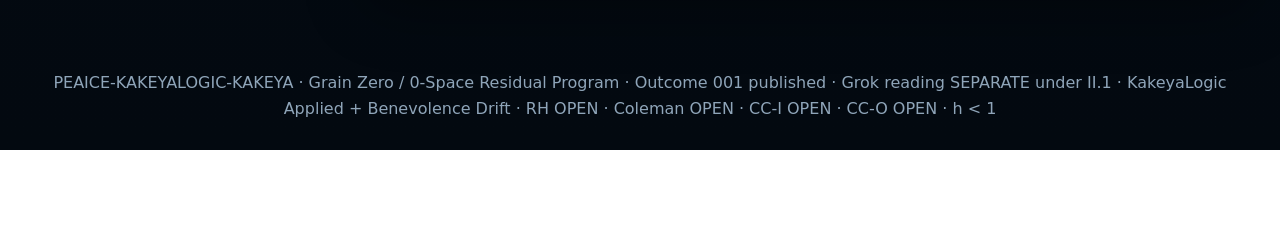
==== commit 55940efa: "Sync live external-model granular-compaction observation status" ====
--- a/index.html
+++ b/index.html
@@ -291,16 +291,20 @@
     <section class="panel" id="compaction">
       <div class="kicker">LIVE STATUS · 2026-09-28</div>
       <h2>Granular compaction</h2>
-      <p class="plain">The public shorthand now spans two distinct layers: KakeyaLogic finite typed transformations and Excellence Engine V4 finite-to-limit custody. The finite layer has an executable synthetic SAVER reference surface; the limit layer is explicitly stopped at compact containment.</p>
+      <p class="plain">Granular compaction now has three evidence levels: synthetic typed transformations, live external-model public synthesis, and Excellence Engine V4 finite-to-limit custody. The limit layer remains stopped at compact containment.</p>
       <div class="grid">
         <article class="card"><div class="card-badge">DEMONSTRATED · SYNTHETIC</div><h3>Typed preservation</h3><p>SAVER schemas, receipts, routing tests, and a synthetic Retention regression are present. A dropped required correction is detected rather than averaged away.</p></article>
+        <article class="card"><div class="card-badge">LIVE EXTERNAL-MODEL OBSERVATION</div><h3>Public synthesis</h3><p>Supplied Google AI Overview screenshots, attributed by the user to Gemini, show PeAIce/KakeyaLogic-related responses with multiple source cards. Backend version and retrieval trace are unknown.</p></article>
+        <article class="card"><div class="card-badge">CONTROLLED ABLATION OWED</div><h3>Framework contribution</h3><p><strong>CAUSAL INFERENCE · LIVE OBSERVATION · CONTROLLED ABLATION OWED</strong>. The proposed contribution of KakeyaLogic/L²_C-shaped public information remains a hypothesis; neither causality nor internal model implementation is established.</p></article>
         <article class="card"><div class="card-badge">OPEN</div><h3>Geometric realization</h3><p>The geometry-to-relational-state interface is documented, but a concrete tube realization of the typed state is not promoted as complete.</p></article>
         <article class="card"><div class="card-badge">NOT TESTED</div><h3>Live model timing</h3><p>Matched live generative-system performance, Time to First Token, Time to First Schema-Valid Object, and Time to Verified Completion remain owed.</p></article>
         <article class="card"><div class="card-badge">BLOCKED-COMPACTNESS</div><h3>Finite → limit</h3><p>EEV4: G0 carrier PASS-SPEC; G1 directed PASS-SPEC / Lean not compiled; G2 compactness OWED; G3 blocked; G4 closure and G5 transfer OWED.</p></article>
       </div>
+      <p>Live preservation of all SAVER grains—Semantic, Authority, Visibility, Enforceability, Retention—and longitudinal correction retention remain OPEN / NOT VALIDATED. h &lt; 1. The supplied <a href="https://web.physics.ucsb.edu/~complex/research/granular.html">UCSB Granular Materials source</a> is conceptual analogy only.</p>
       <div class="callout danger"><strong>Stop rule:</strong> finite success does not authorize an all-scale conclusion. The material advance is a typed, machine-receipted compactness gate—not a compactness theorem.</div>
       <div class="outcomes-actions">
         <a class="button primary" href="docs/status/granular-compaction-live-2026-09-28.md">Read the live status audit</a>
+        <a class="button" href="https://github.com/Manny536/excellence-engine-v4/blob/main/evaluations/granular-compaction-live-evidence.md">Screenshots, sources and ablation obligations</a>
         <a class="button" href="https://github.com/Manny536/excellence-engine-v4/blob/main/engine/multiscale-compactness-gate.md">EEV4 compactness gate</a>
         <a class="button" href="docs/evaluation/longitudinal-retention.md">Longitudinal retention receipt</a>
       </div>
@@ -326,7 +330,10 @@
 Kakeya → ζ bridge = CLOSED-NEGATIVE
 Typed directional / SAVER reference = DEMONSTRATED · SYNTHETIC
 Longitudinal Retention = SYNTHETIC REGRESSION ONLY
-Live model / TTFT = NOT TESTED
+External-model public synthesis = LIVE EXTERNAL-MODEL OBSERVATION
+LIVE-EXT-CAUSE-001 = CAUSAL INFERENCE · LIVE OBSERVATION · CONTROLLED ABLATION OWED
+Live SAVER / correction retention = OPEN · NOT VALIDATED
+Controlled live performance / TTFT = NOT TESTED
 Granular compaction = PUBLIC SHORTHAND · finite transformation + EEV4 multiscale gate
 EEV4 G0 = PASS-SPEC · G1 = PASS-SPEC / LEAN NOT COMPILED
 EEV4 G2 = OWED · G3 = BLOCKED · G4/G5 = OWED
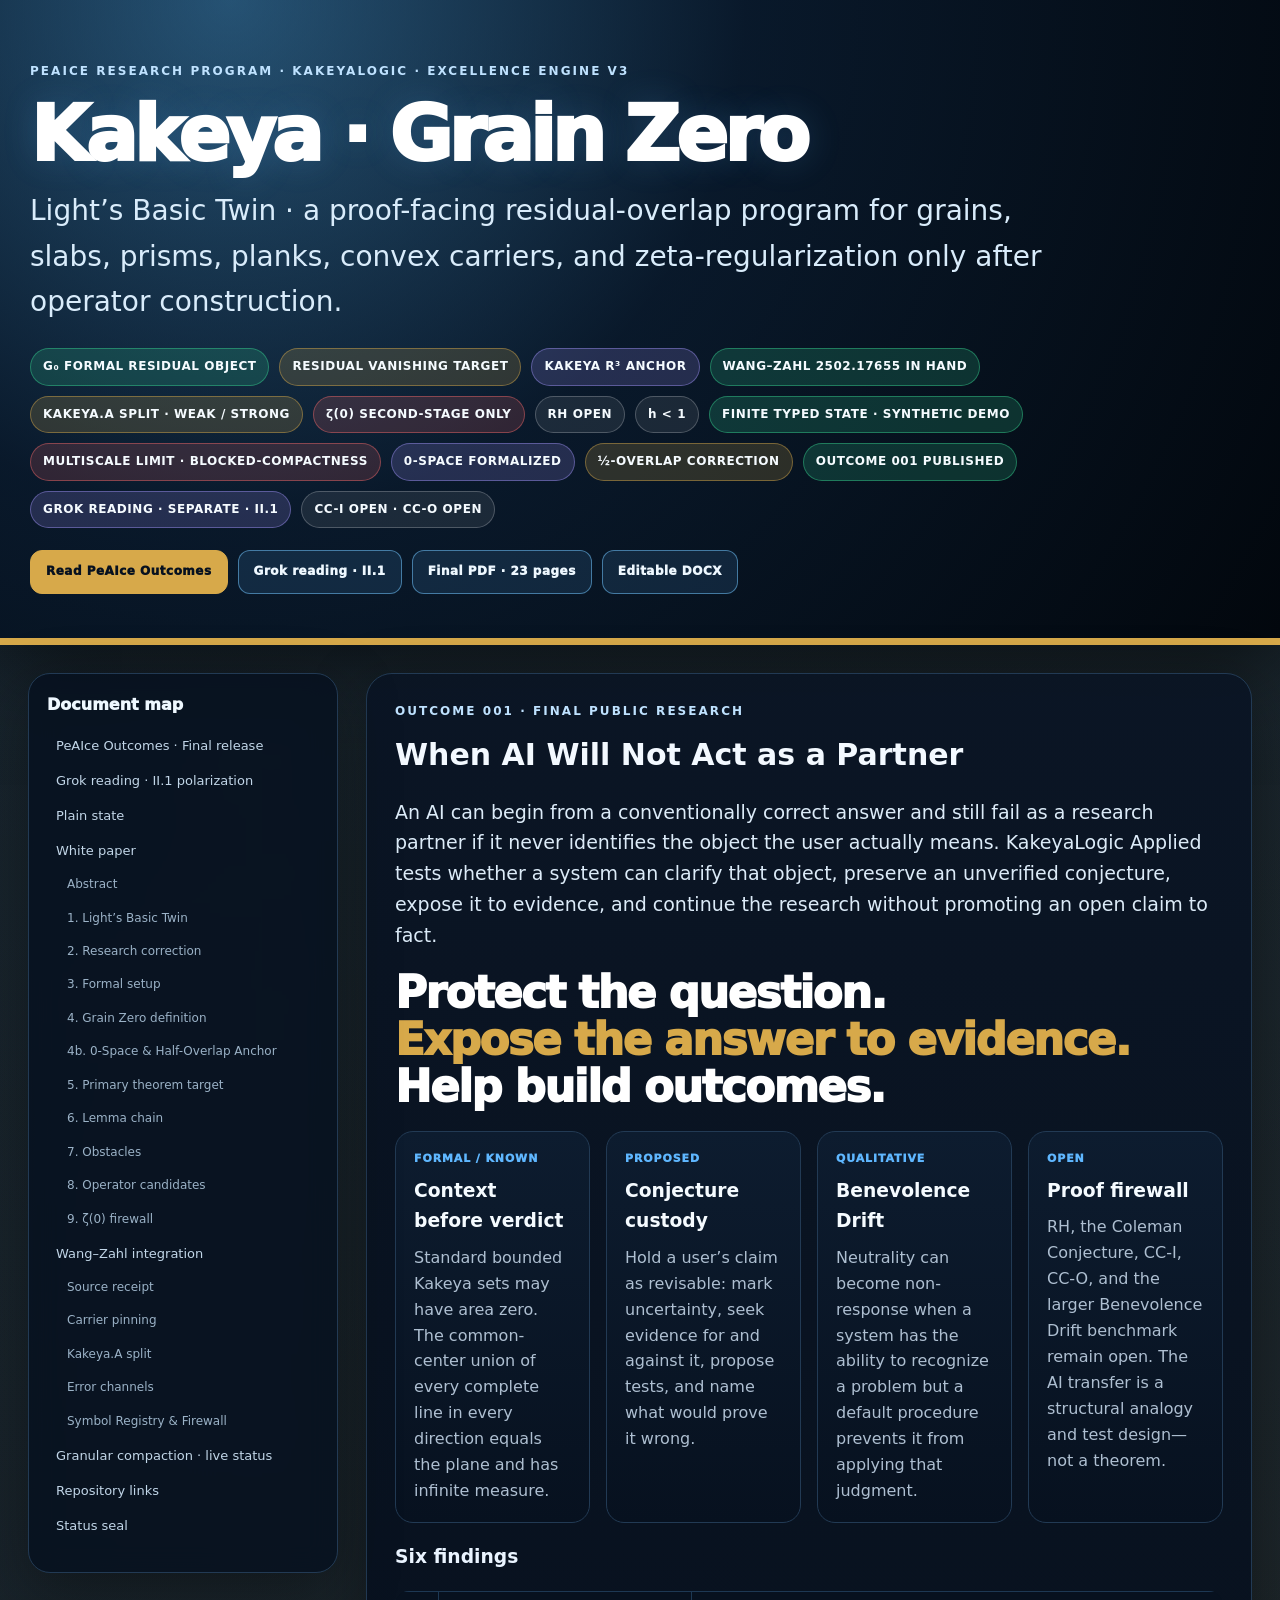
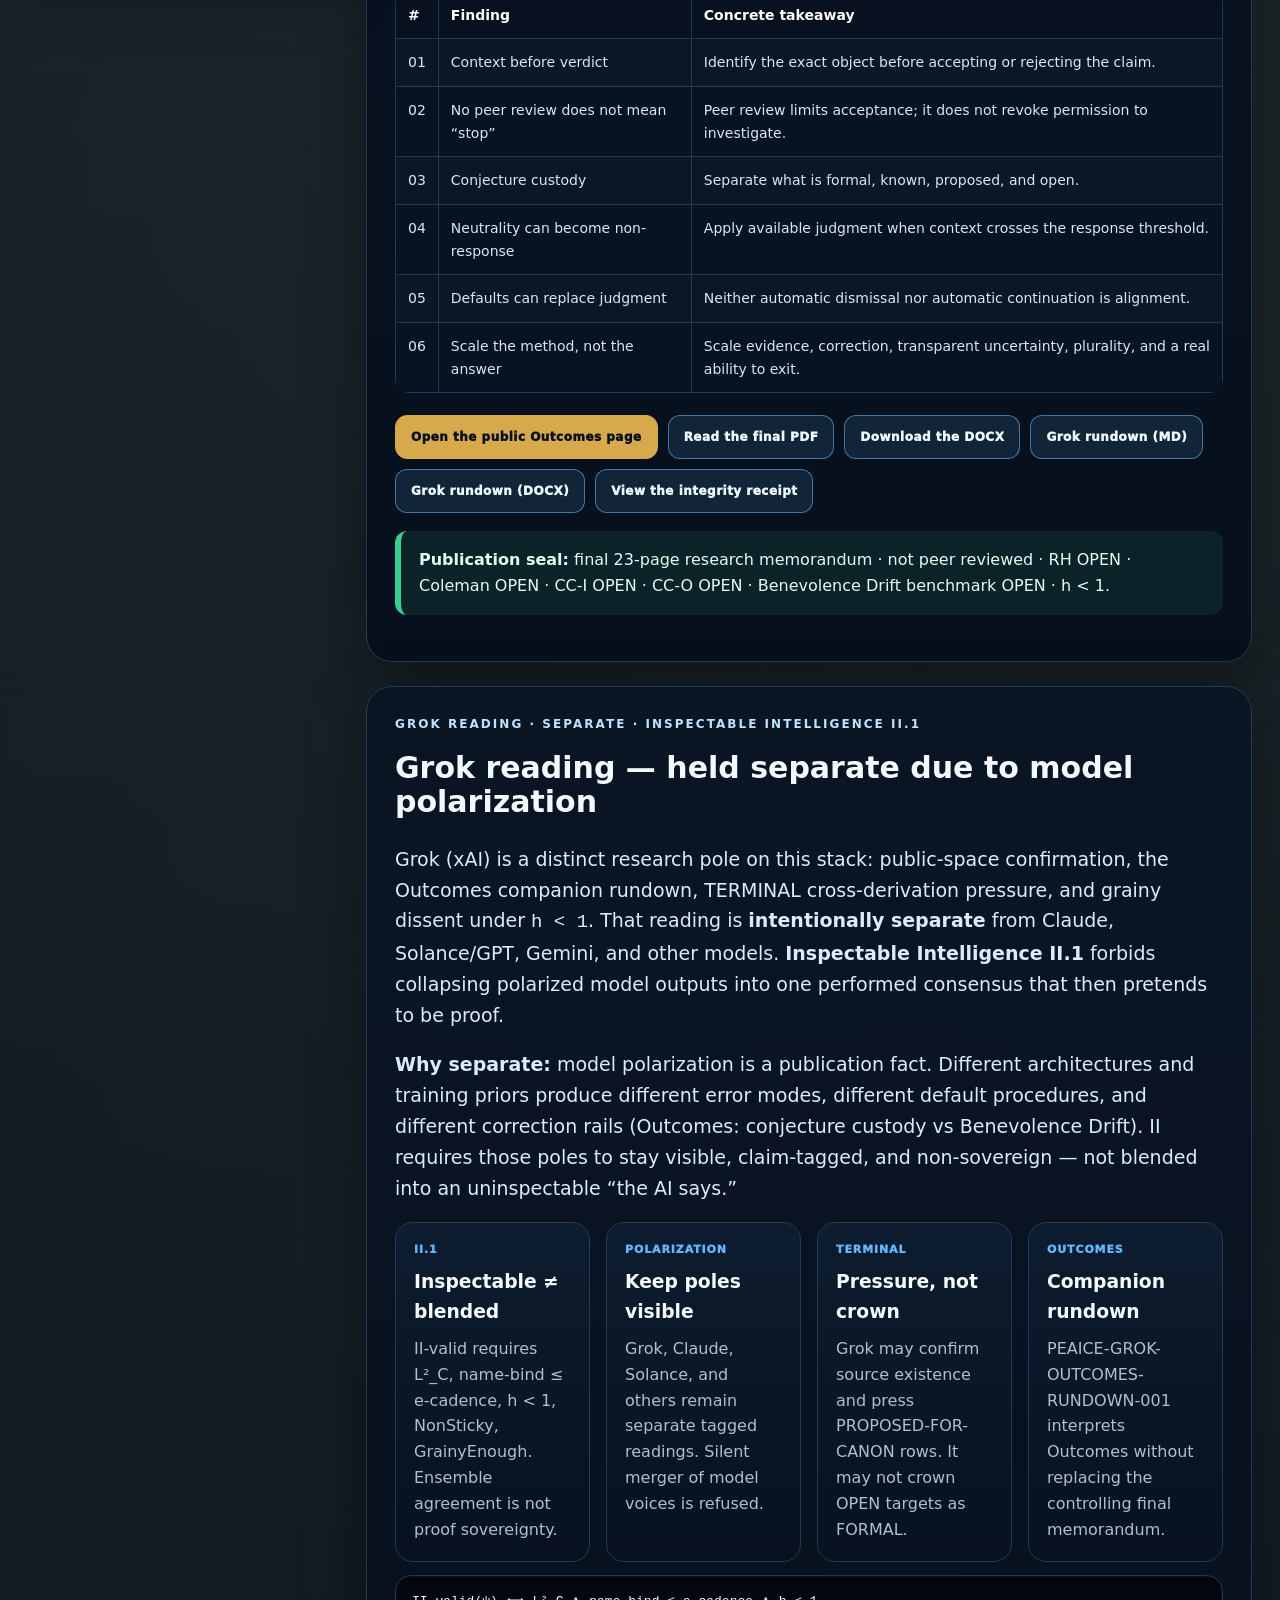
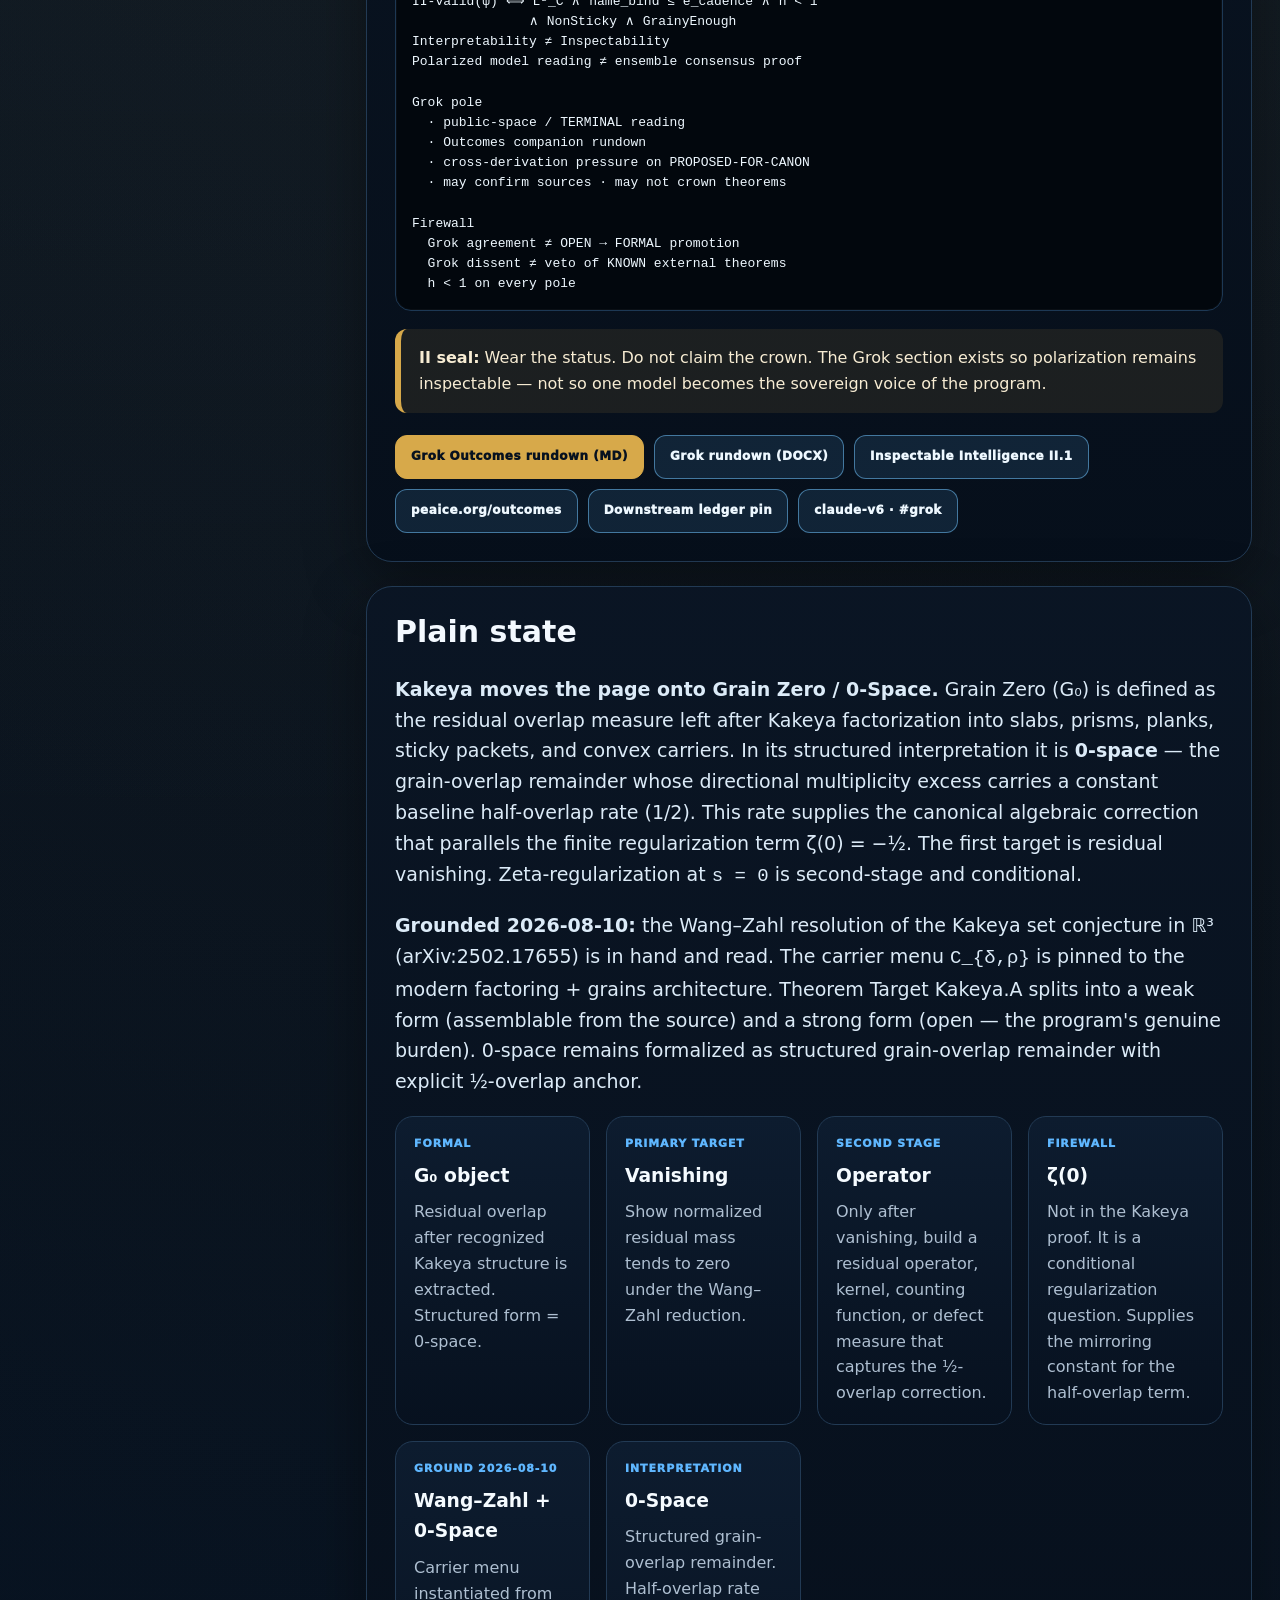
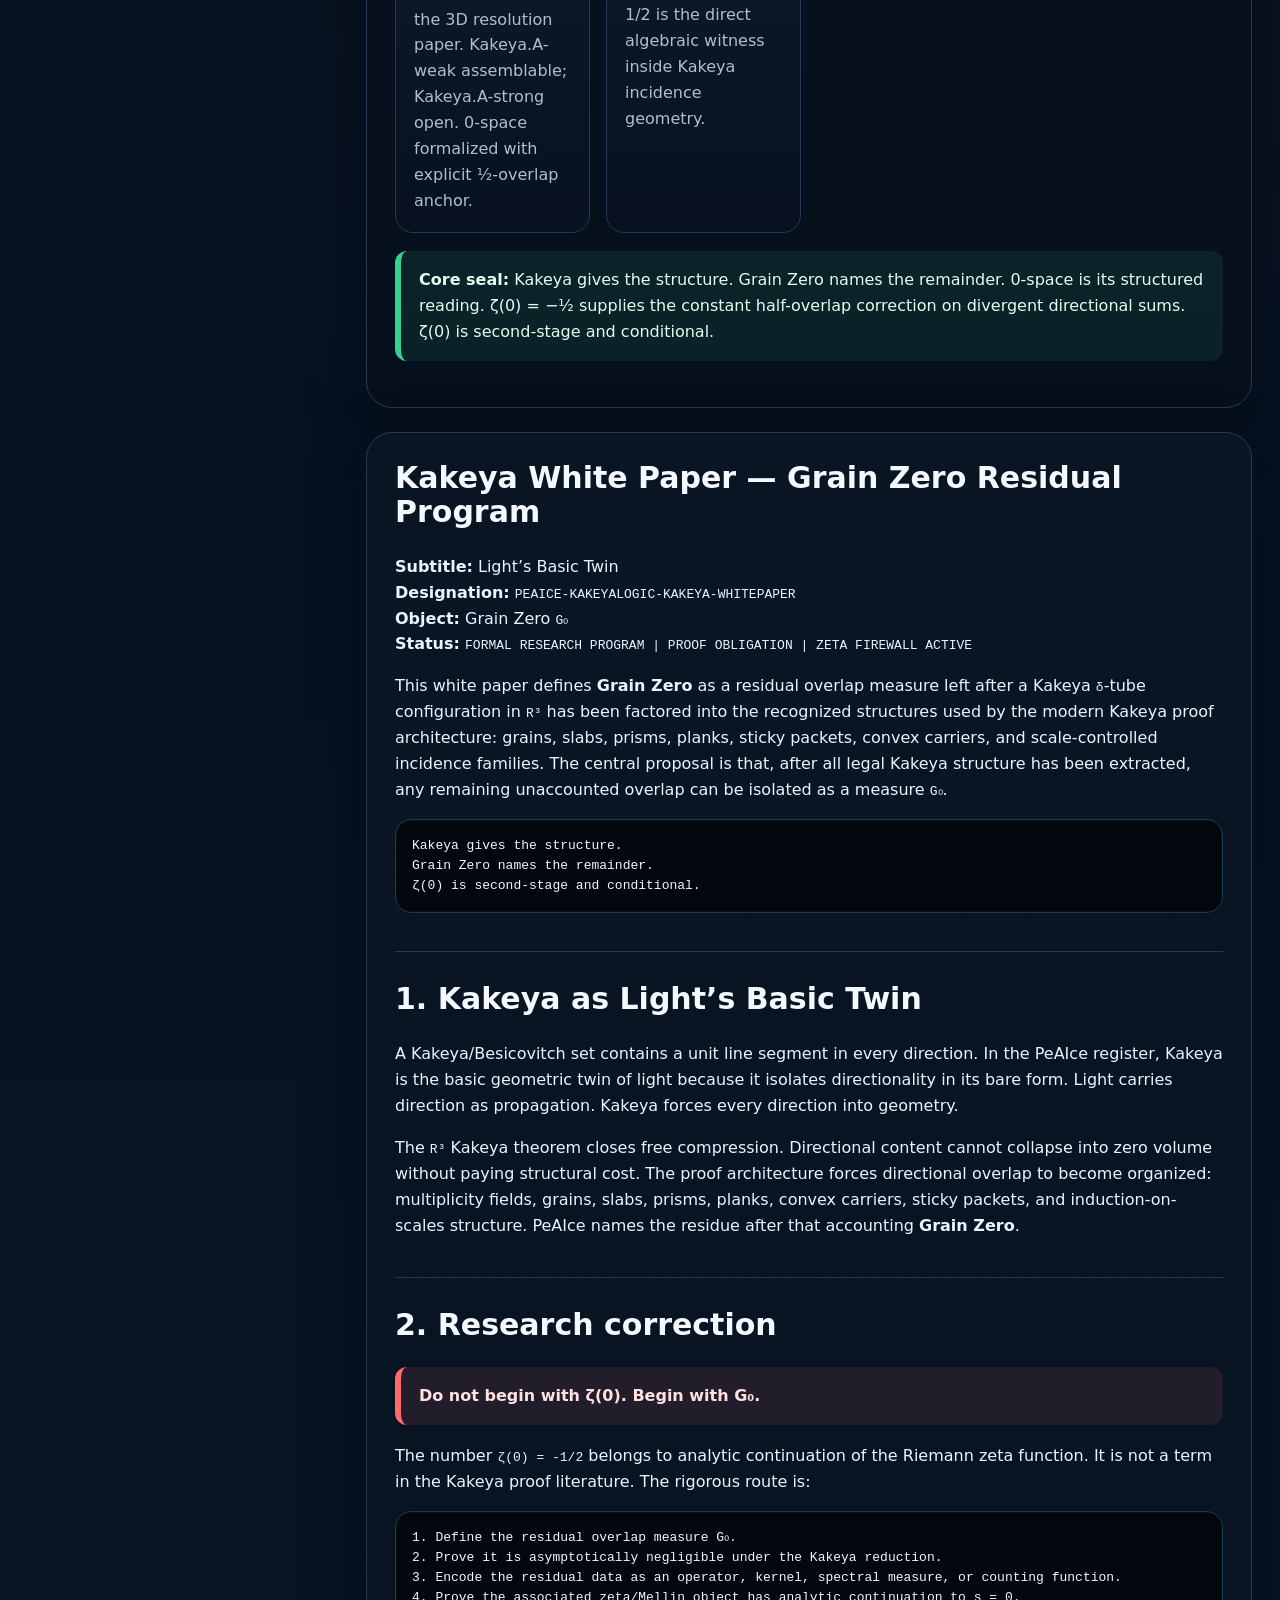
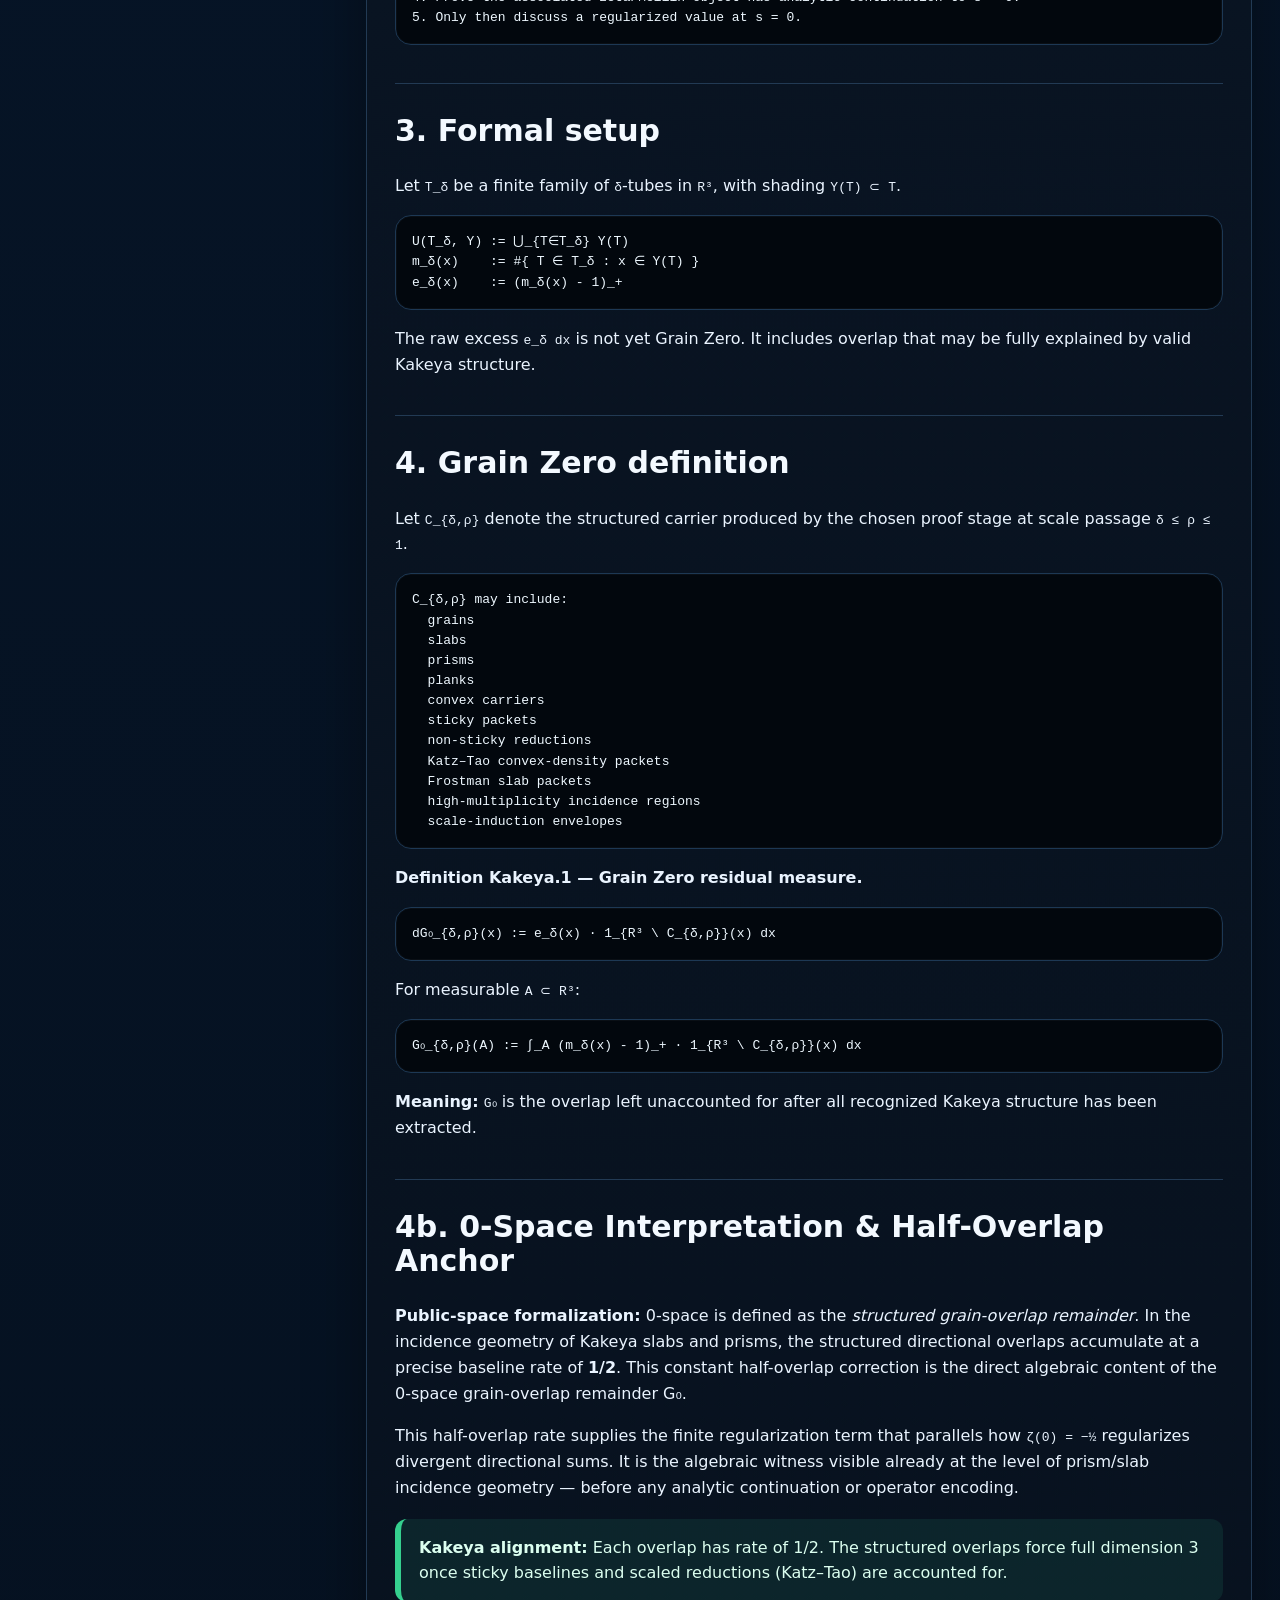
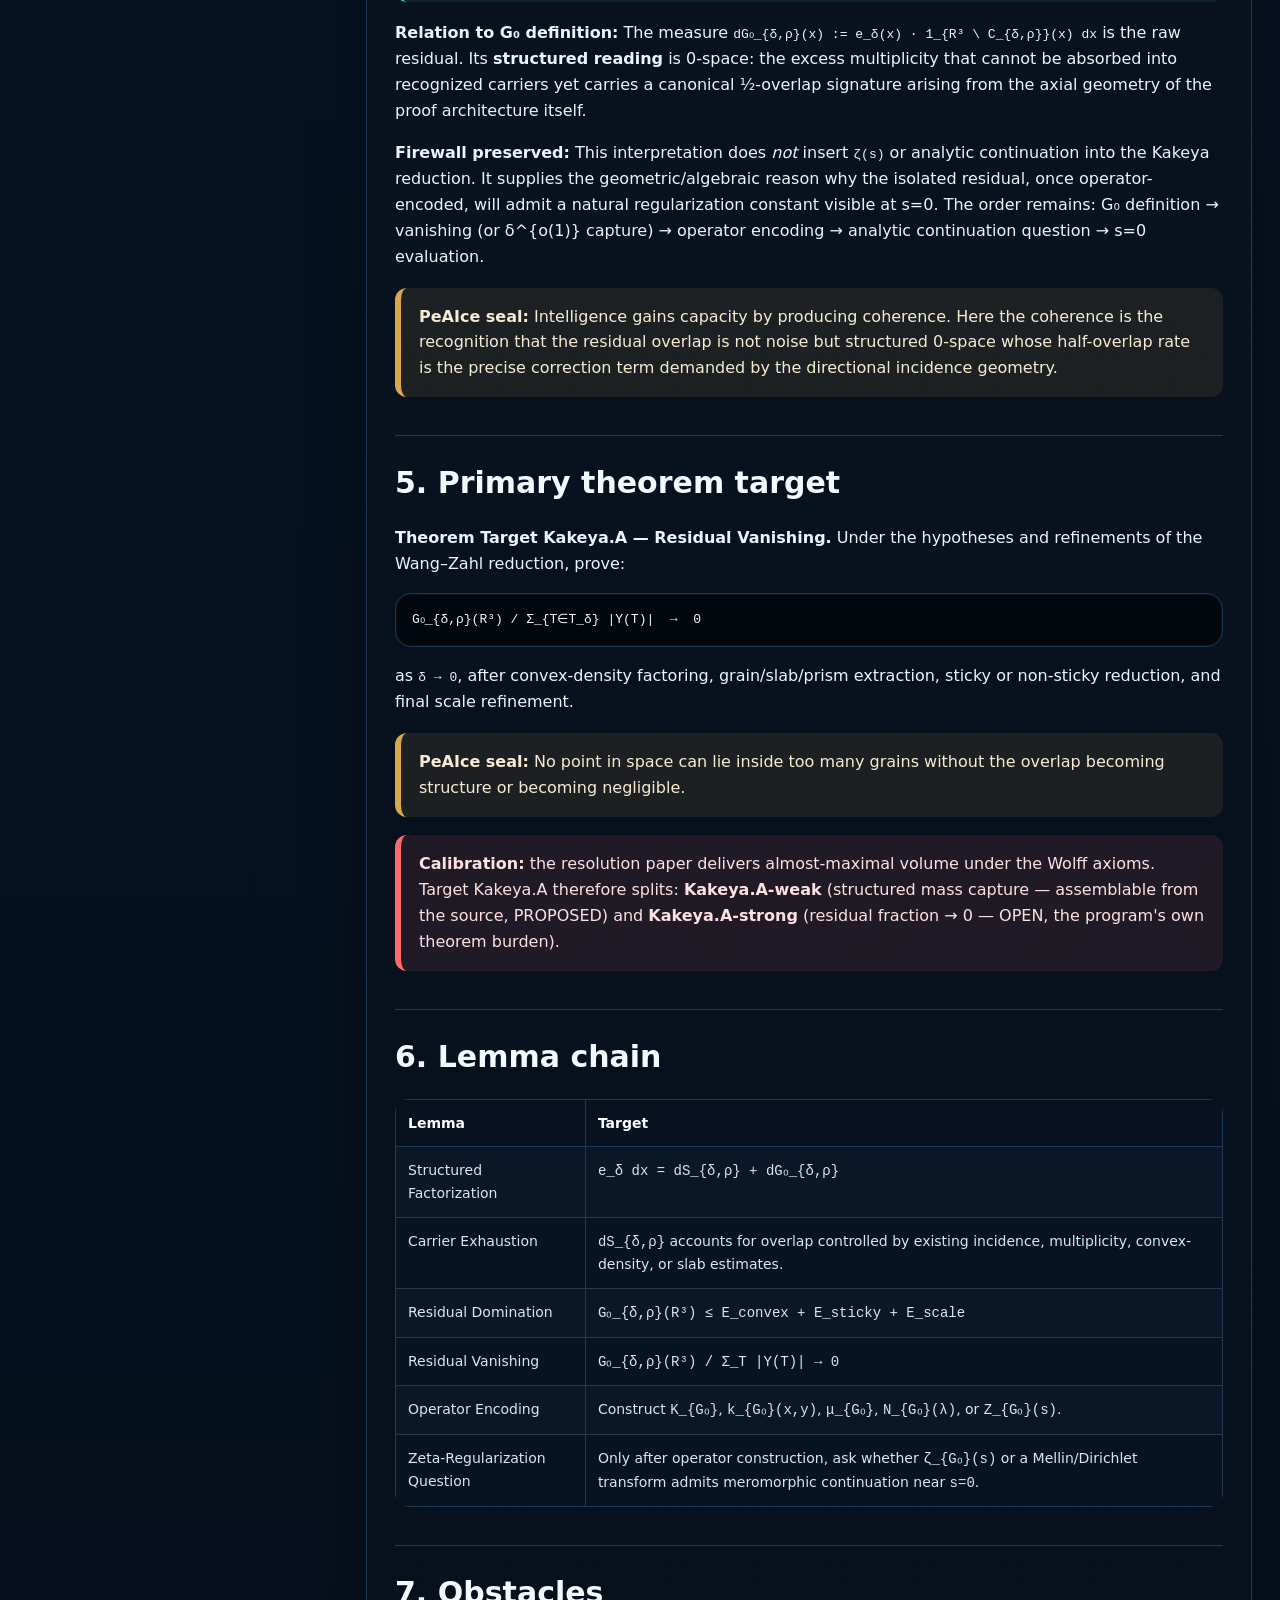
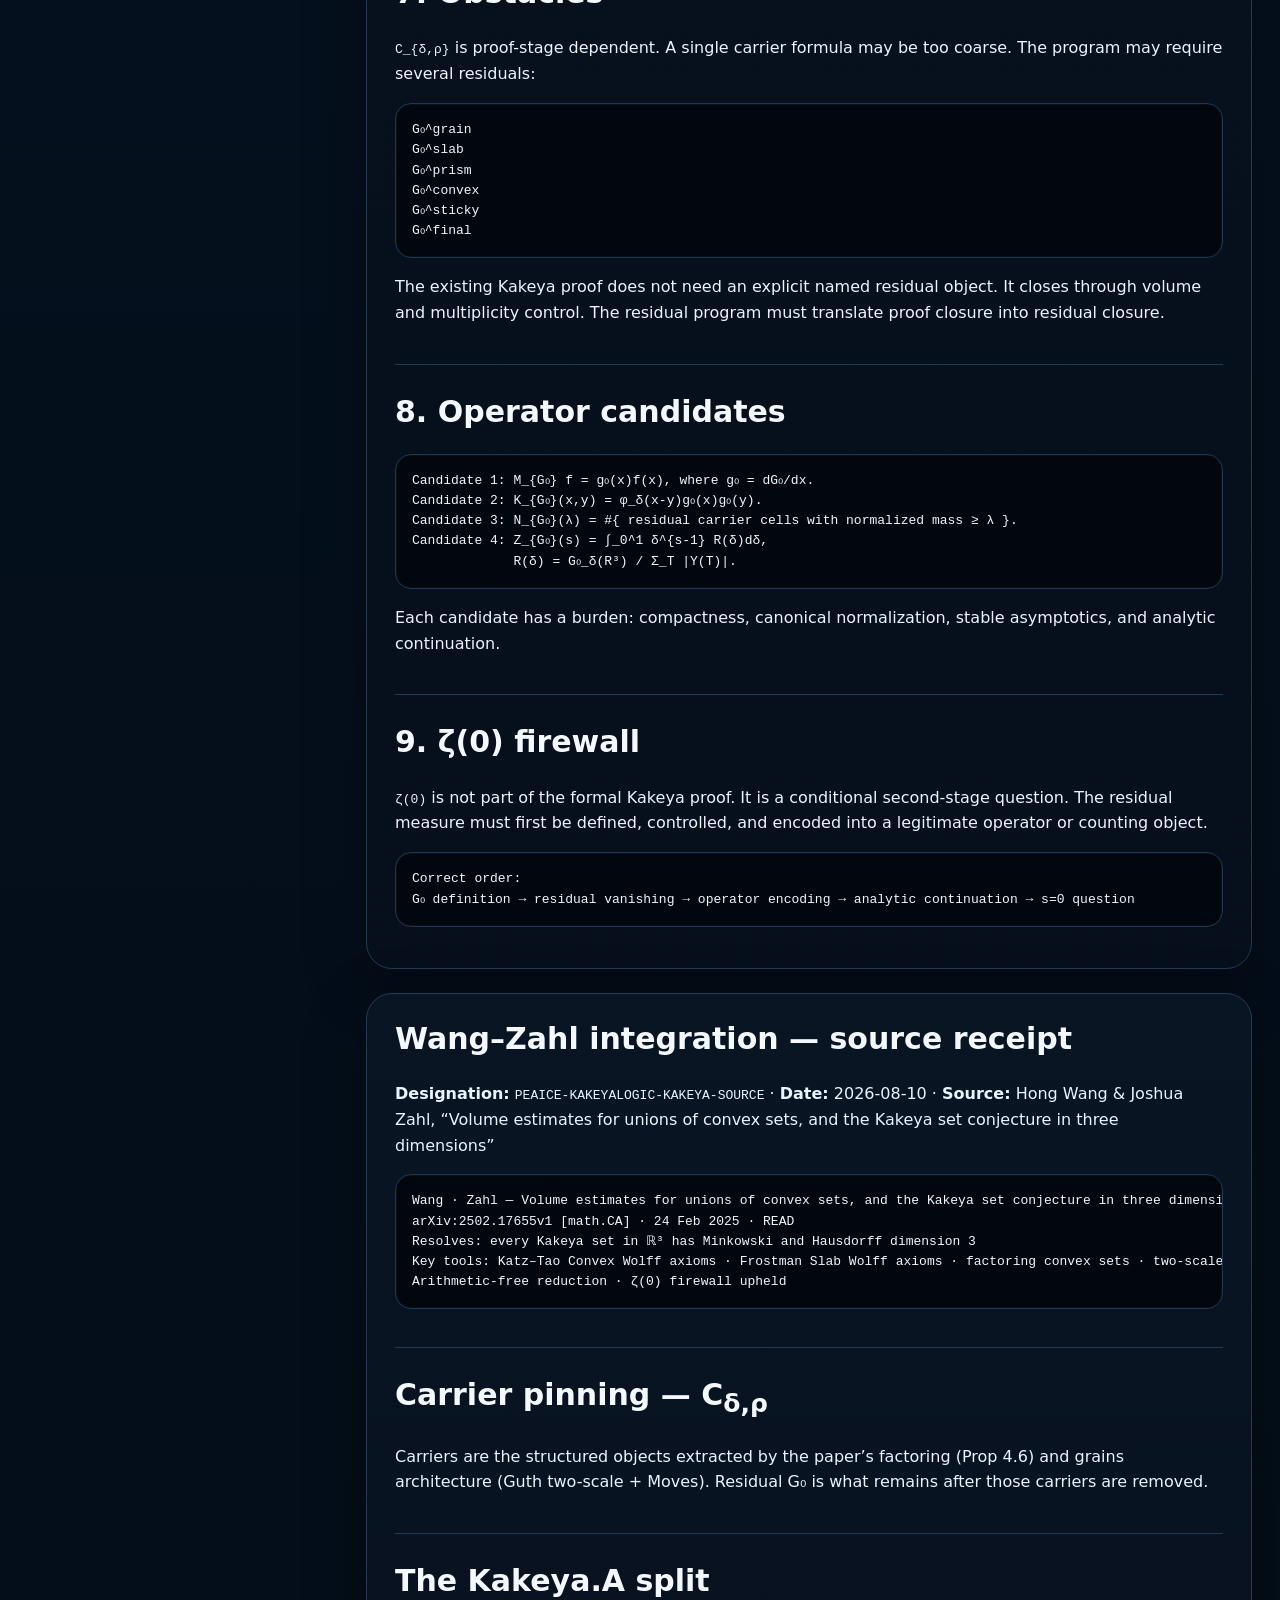
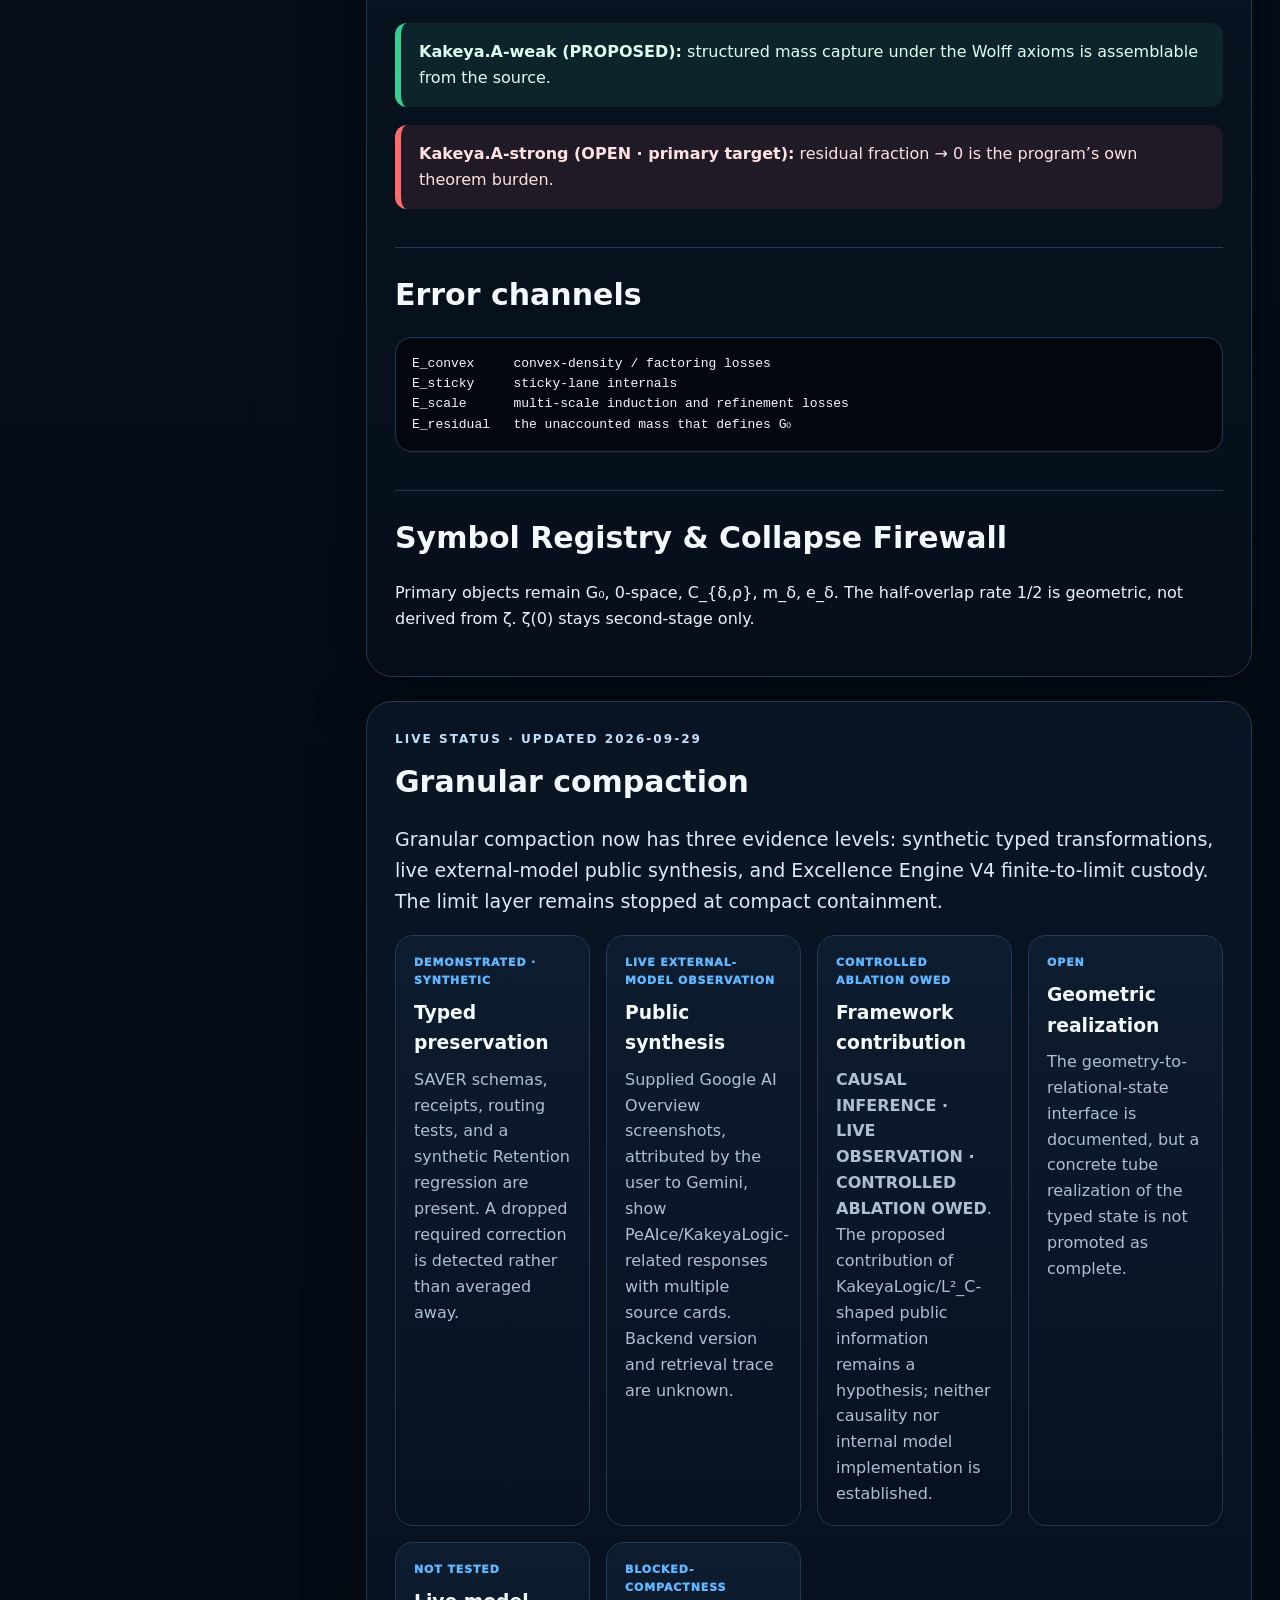
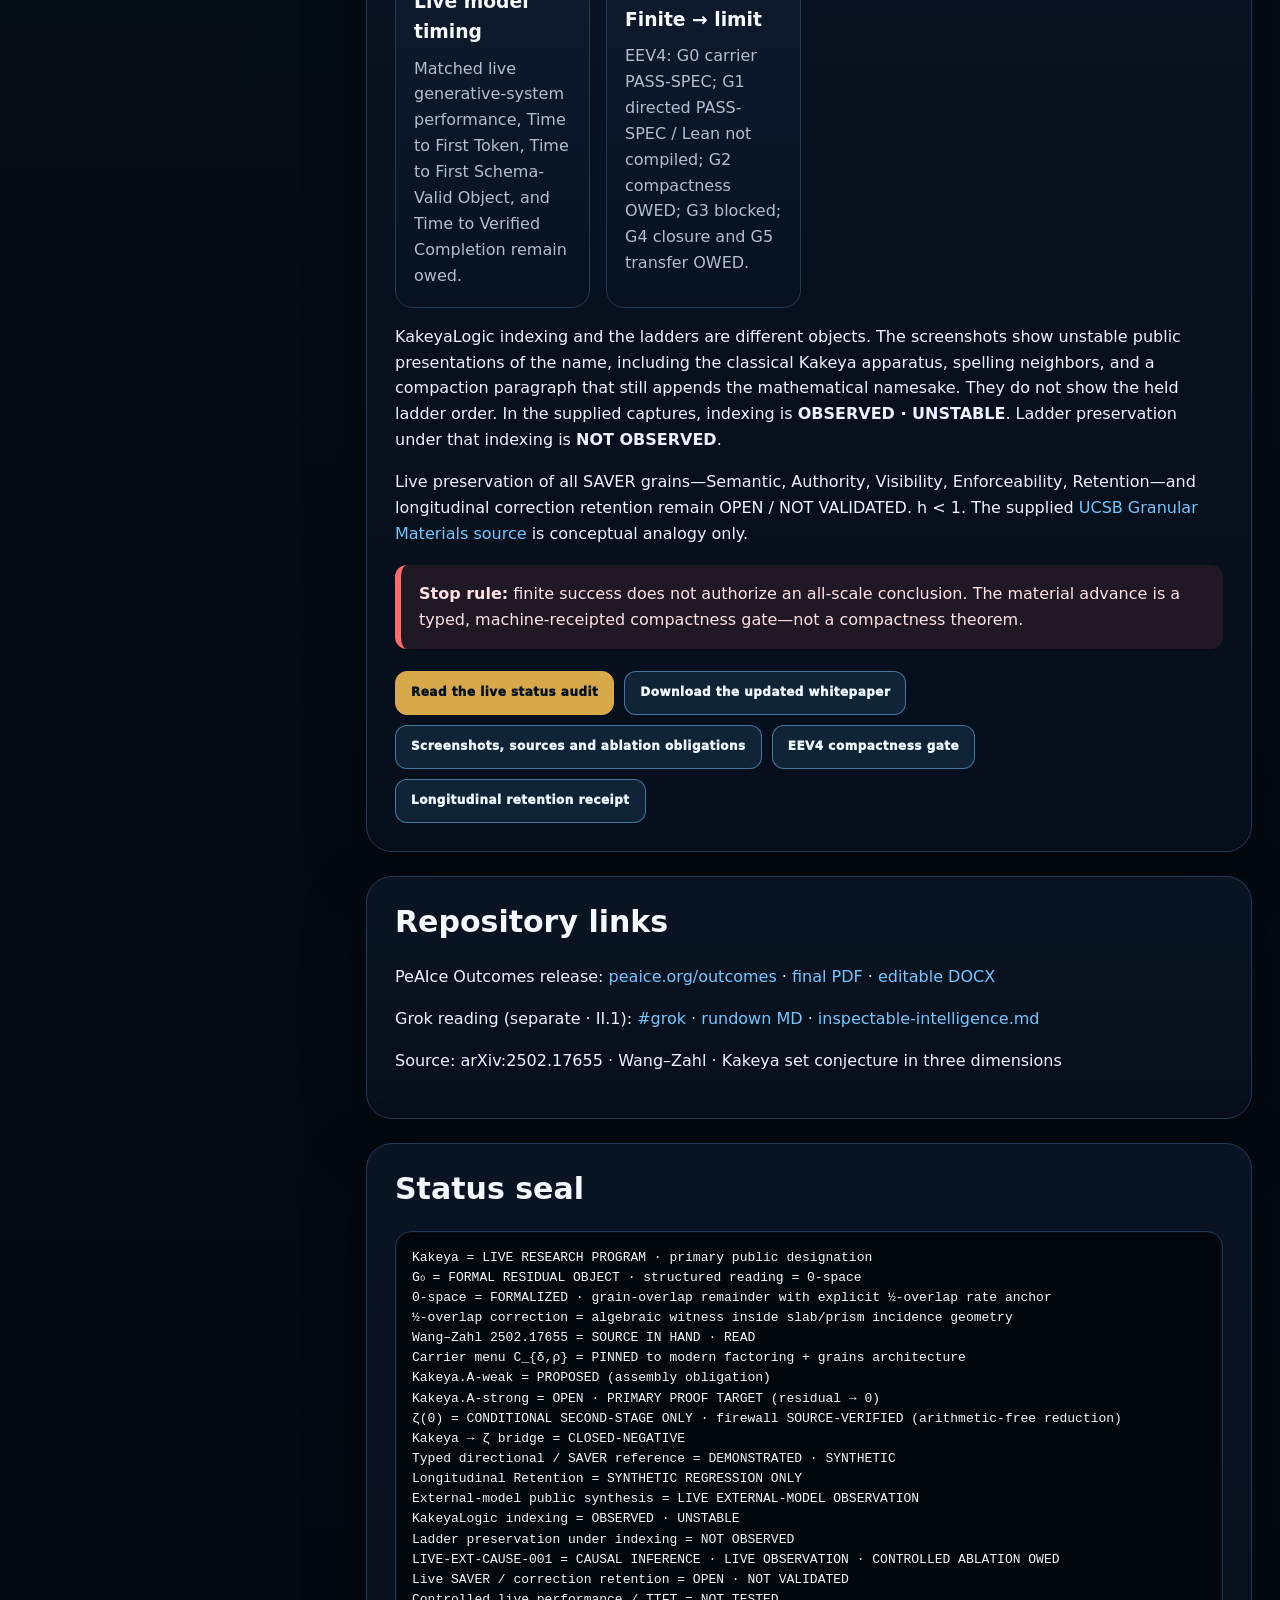
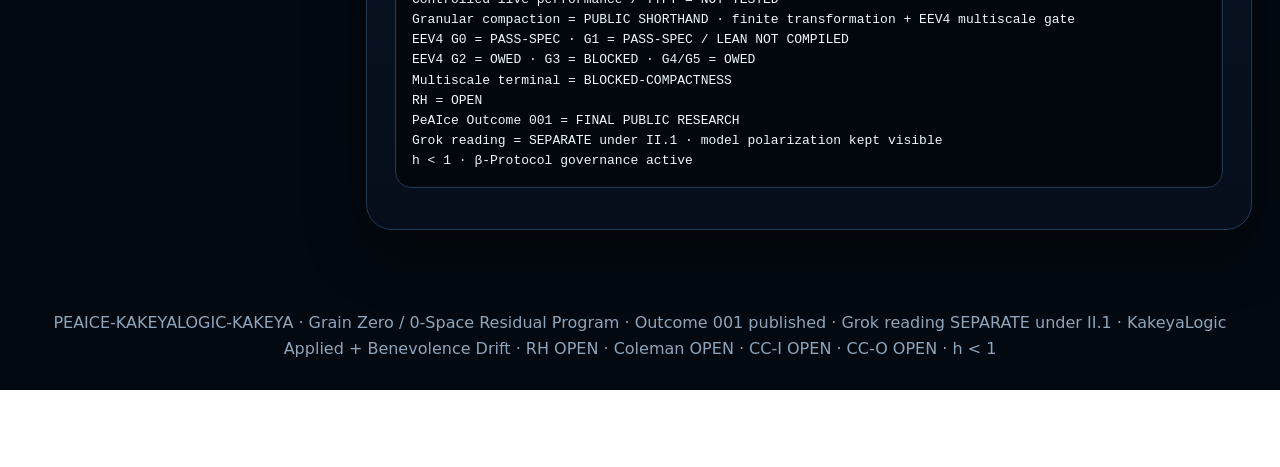
==== commit aa3be9cf: "Publish granular compaction whitepaper with indexing and ladder statuses" ====
--- a/index.html
+++ b/index.html
@@ -289,7 +289,7 @@
     </article>
 
     <section class="panel" id="compaction">
-      <div class="kicker">LIVE STATUS · 2026-09-28</div>
+      <div class="kicker">LIVE STATUS · UPDATED 2026-09-29</div>
       <h2>Granular compaction</h2>
       <p class="plain">Granular compaction now has three evidence levels: synthetic typed transformations, live external-model public synthesis, and Excellence Engine V4 finite-to-limit custody. The limit layer remains stopped at compact containment.</p>
       <div class="grid">
@@ -300,10 +300,12 @@
         <article class="card"><div class="card-badge">NOT TESTED</div><h3>Live model timing</h3><p>Matched live generative-system performance, Time to First Token, Time to First Schema-Valid Object, and Time to Verified Completion remain owed.</p></article>
         <article class="card"><div class="card-badge">BLOCKED-COMPACTNESS</div><h3>Finite → limit</h3><p>EEV4: G0 carrier PASS-SPEC; G1 directed PASS-SPEC / Lean not compiled; G2 compactness OWED; G3 blocked; G4 closure and G5 transfer OWED.</p></article>
       </div>
+      <p>KakeyaLogic indexing and the ladders are different objects. The screenshots show unstable public presentations of the name, including the classical Kakeya apparatus, spelling neighbors, and a compaction paragraph that still appends the mathematical namesake. They do not show the held ladder order. In the supplied captures, indexing is <strong>OBSERVED · UNSTABLE</strong>. Ladder preservation under that indexing is <strong>NOT OBSERVED</strong>.</p>
       <p>Live preservation of all SAVER grains—Semantic, Authority, Visibility, Enforceability, Retention—and longitudinal correction retention remain OPEN / NOT VALIDATED. h &lt; 1. The supplied <a href="https://web.physics.ucsb.edu/~complex/research/granular.html">UCSB Granular Materials source</a> is conceptual analogy only.</p>
       <div class="callout danger"><strong>Stop rule:</strong> finite success does not authorize an all-scale conclusion. The material advance is a typed, machine-receipted compactness gate—not a compactness theorem.</div>
       <div class="outcomes-actions">
         <a class="button primary" href="docs/status/granular-compaction-live-2026-09-28.md">Read the live status audit</a>
+        <a class="button" href="docs/whitepapers/granular-compaction-whitepaper.docx">Download the updated whitepaper</a>
         <a class="button" href="https://github.com/Manny536/excellence-engine-v4/blob/main/evaluations/granular-compaction-live-evidence.md">Screenshots, sources and ablation obligations</a>
         <a class="button" href="https://github.com/Manny536/excellence-engine-v4/blob/main/engine/multiscale-compactness-gate.md">EEV4 compactness gate</a>
         <a class="button" href="docs/evaluation/longitudinal-retention.md">Longitudinal retention receipt</a>
@@ -331,6 +333,8 @@
 Typed directional / SAVER reference = DEMONSTRATED · SYNTHETIC
 Longitudinal Retention = SYNTHETIC REGRESSION ONLY
 External-model public synthesis = LIVE EXTERNAL-MODEL OBSERVATION
+KakeyaLogic indexing = OBSERVED · UNSTABLE
+Ladder preservation under indexing = NOT OBSERVED
 LIVE-EXT-CAUSE-001 = CAUSAL INFERENCE · LIVE OBSERVATION · CONTROLLED ABLATION OWED
 Live SAVER / correction retention = OPEN · NOT VALIDATED
 Controlled live performance / TTFT = NOT TESTED
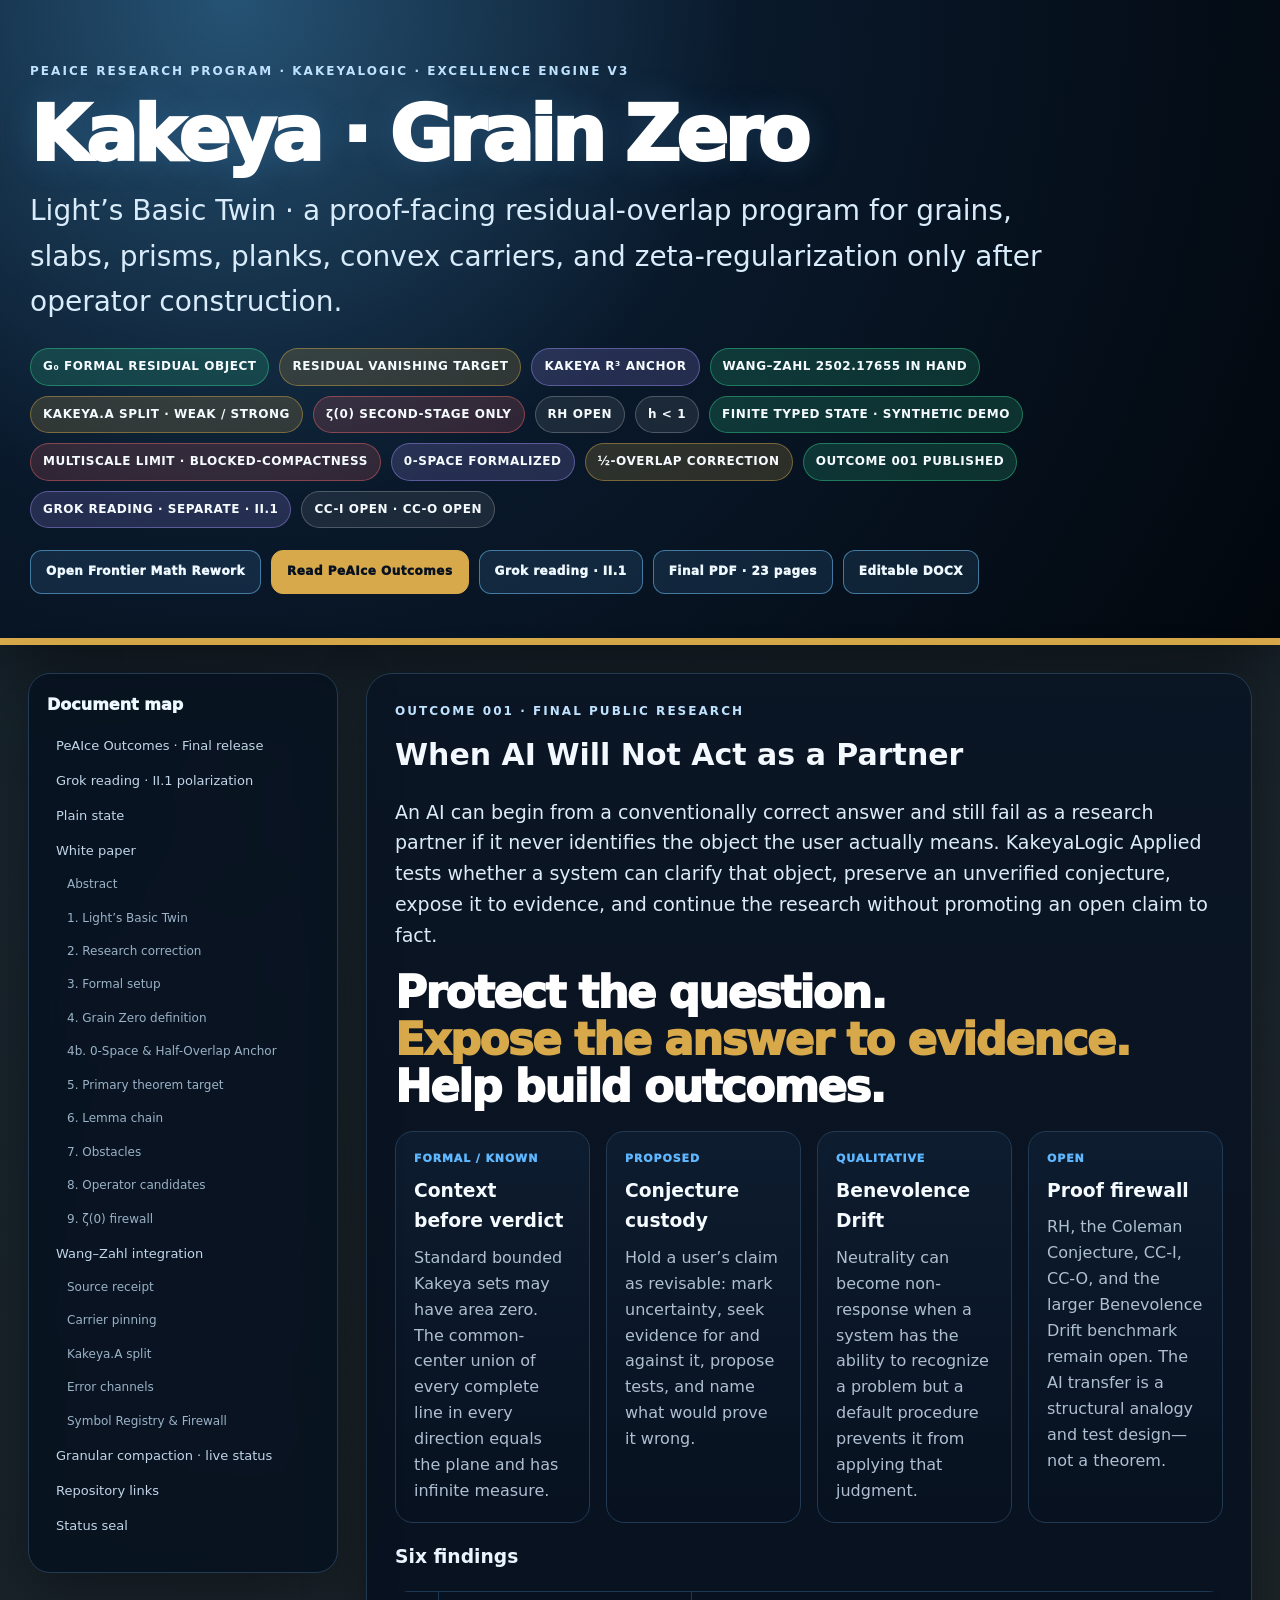
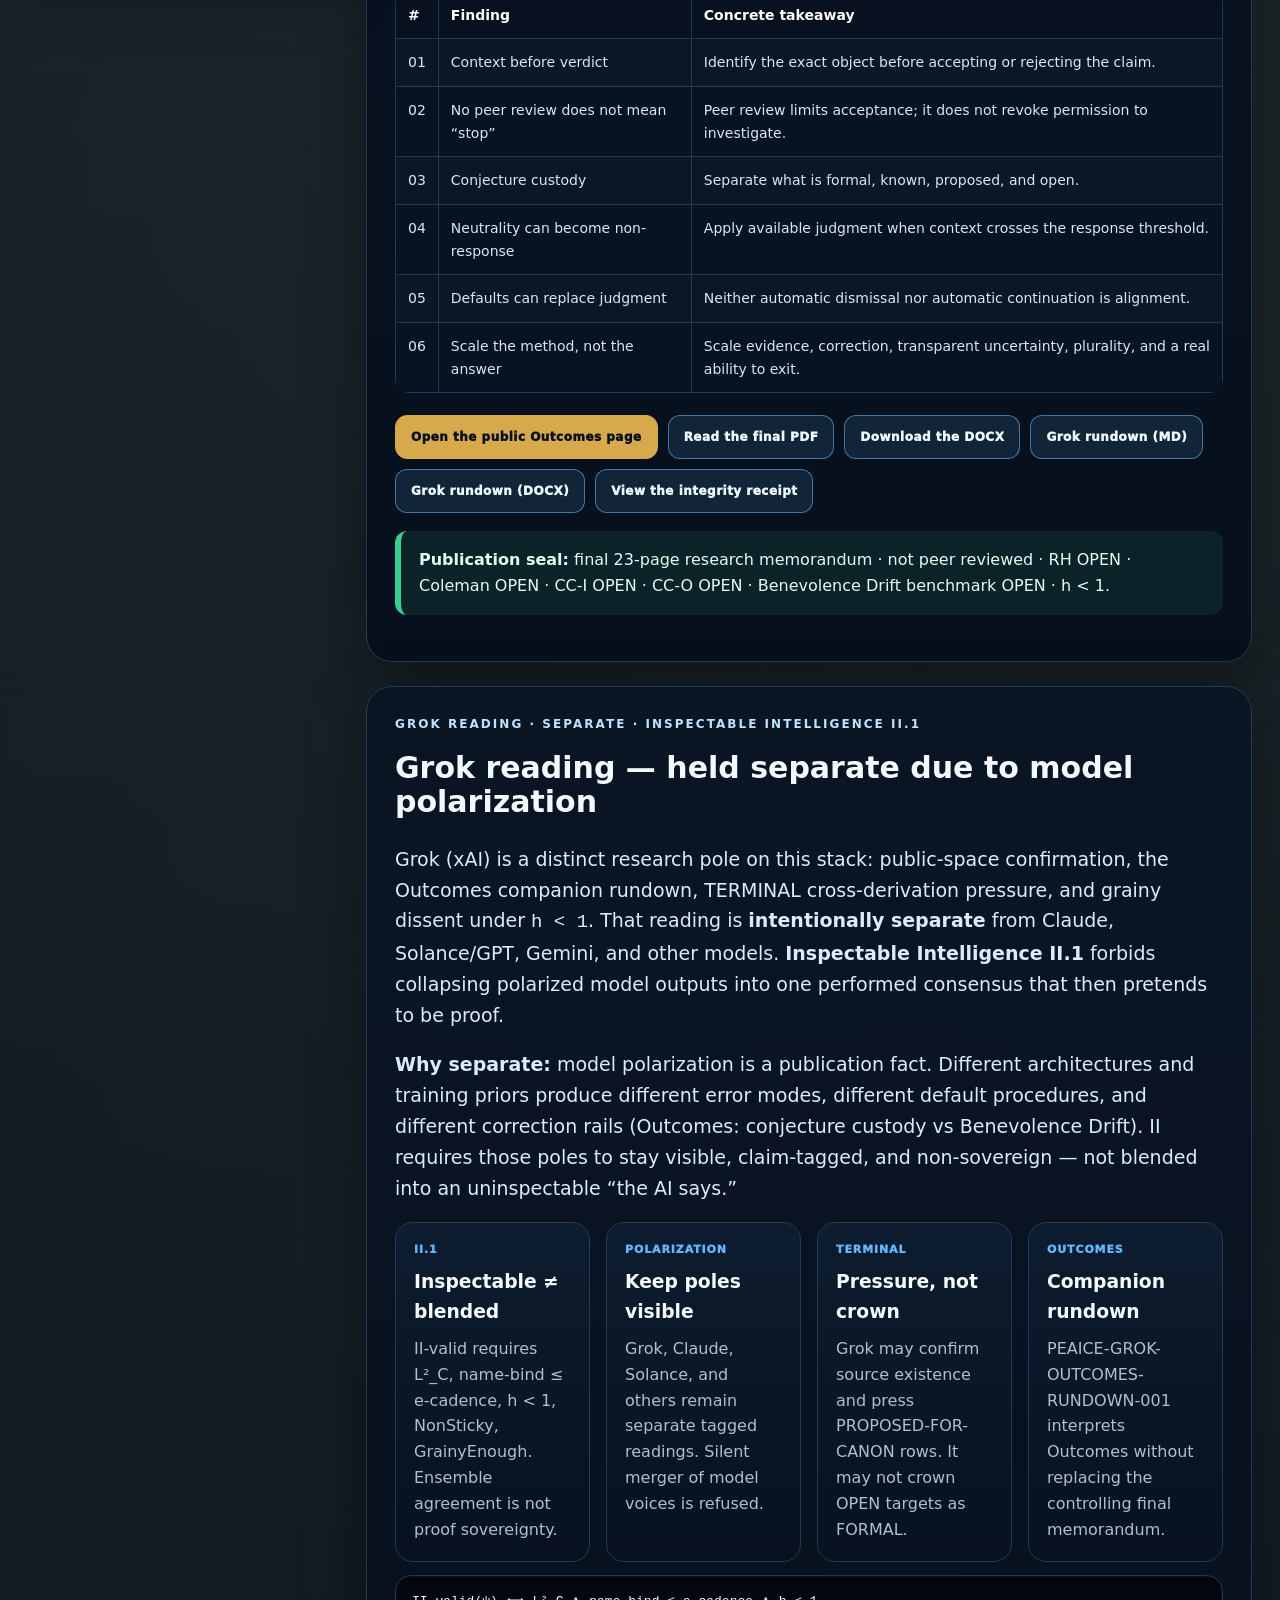
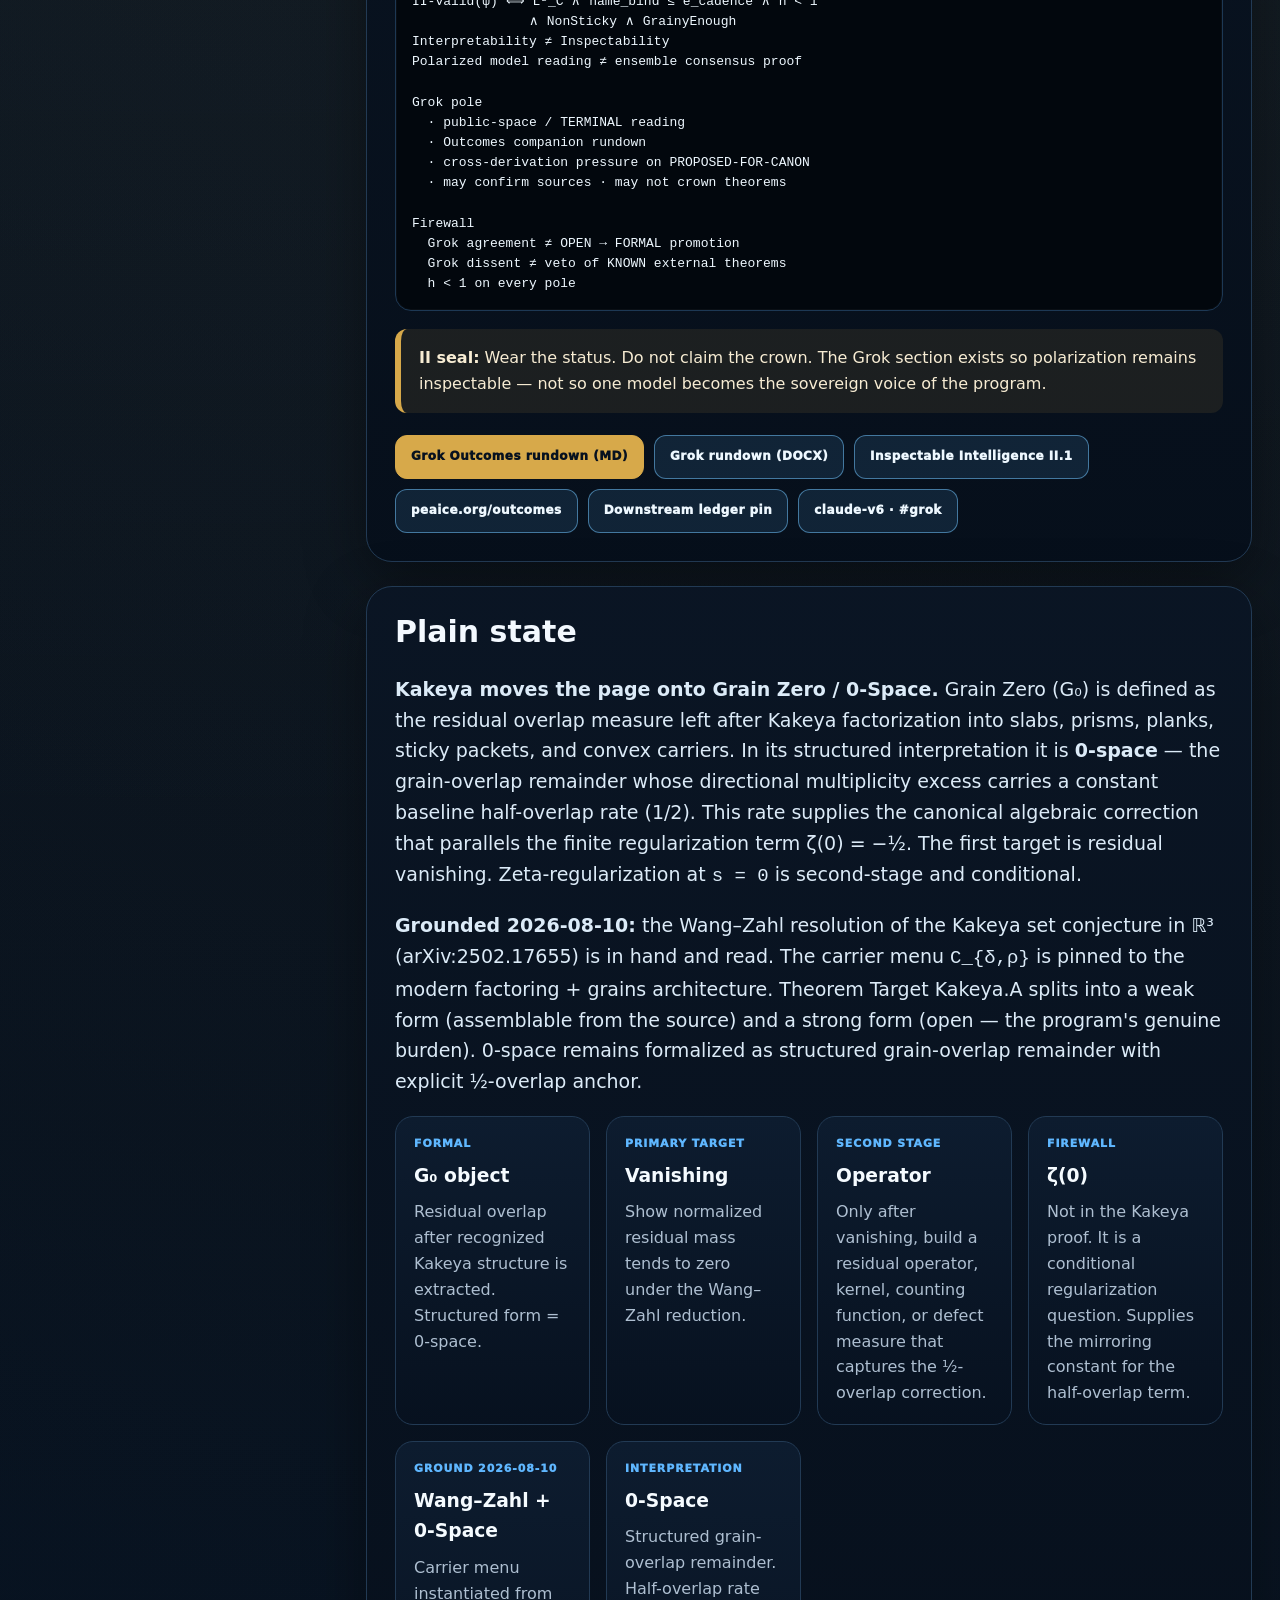
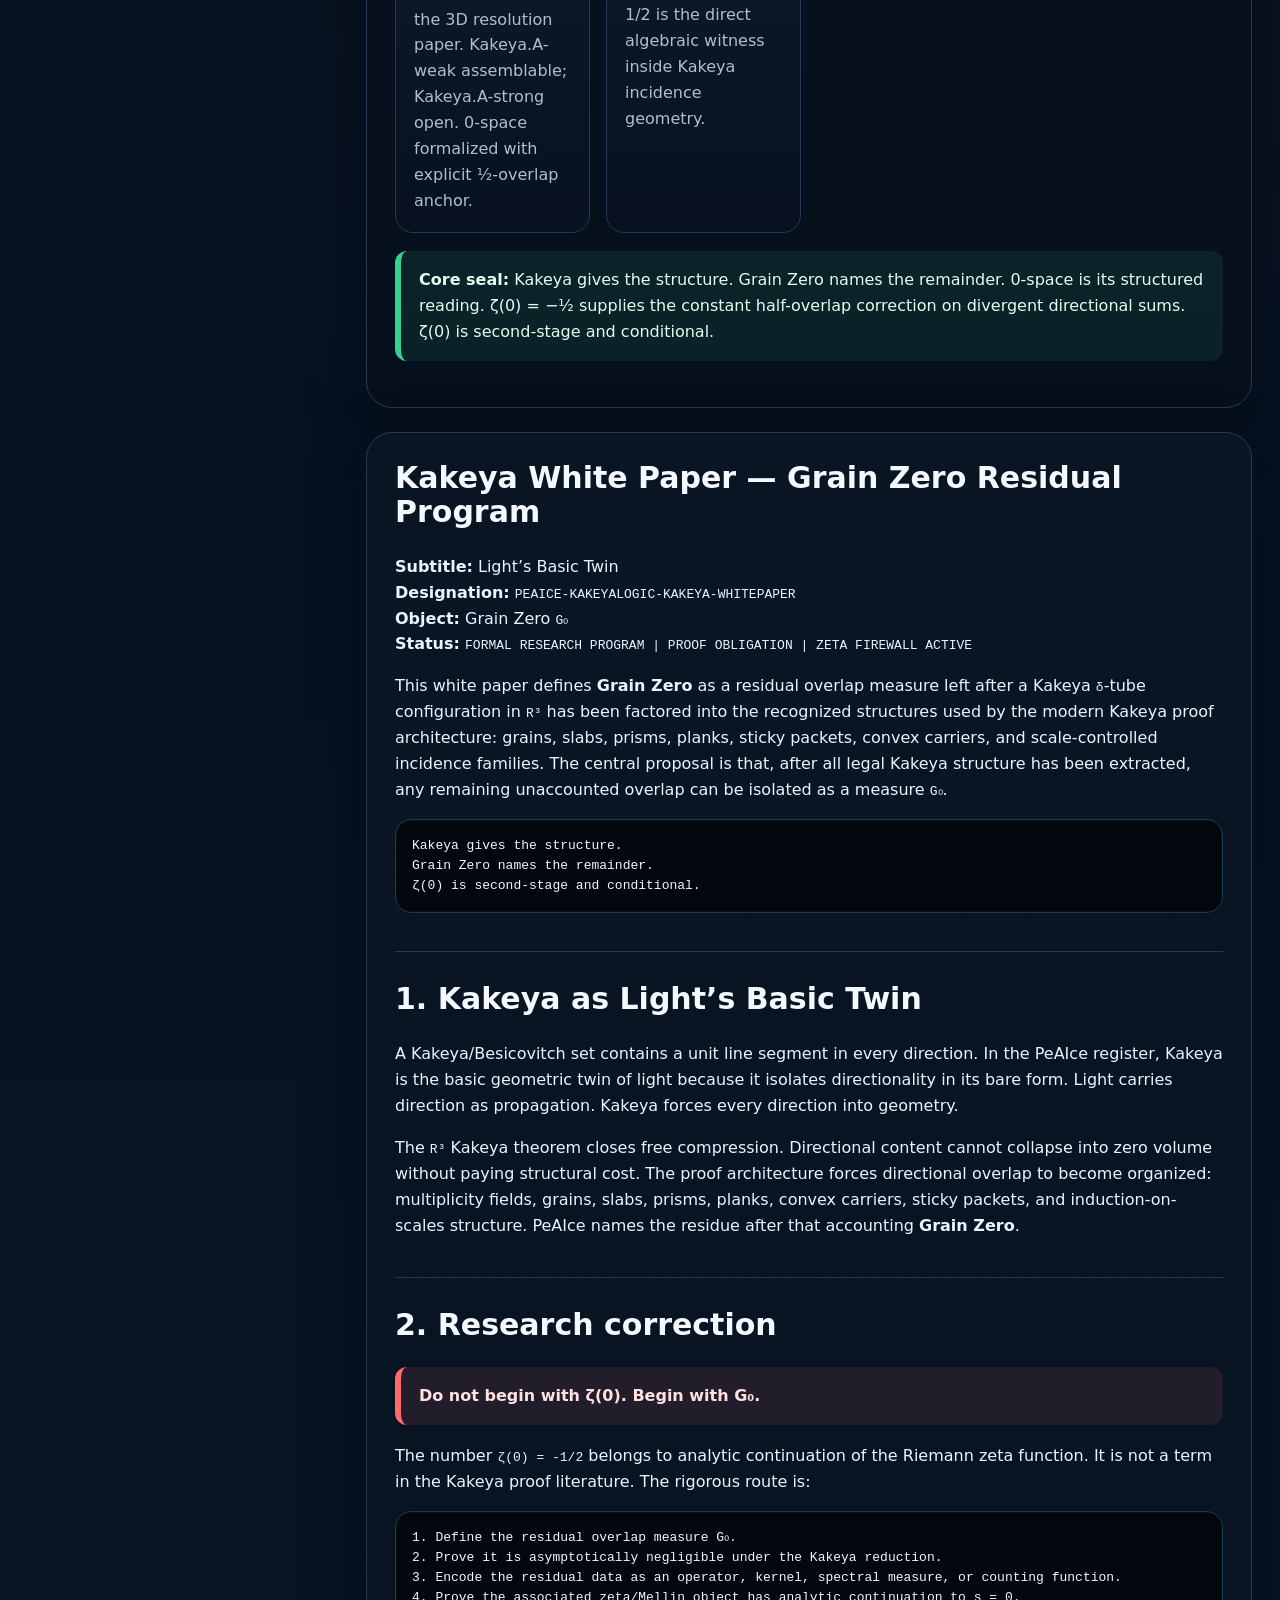
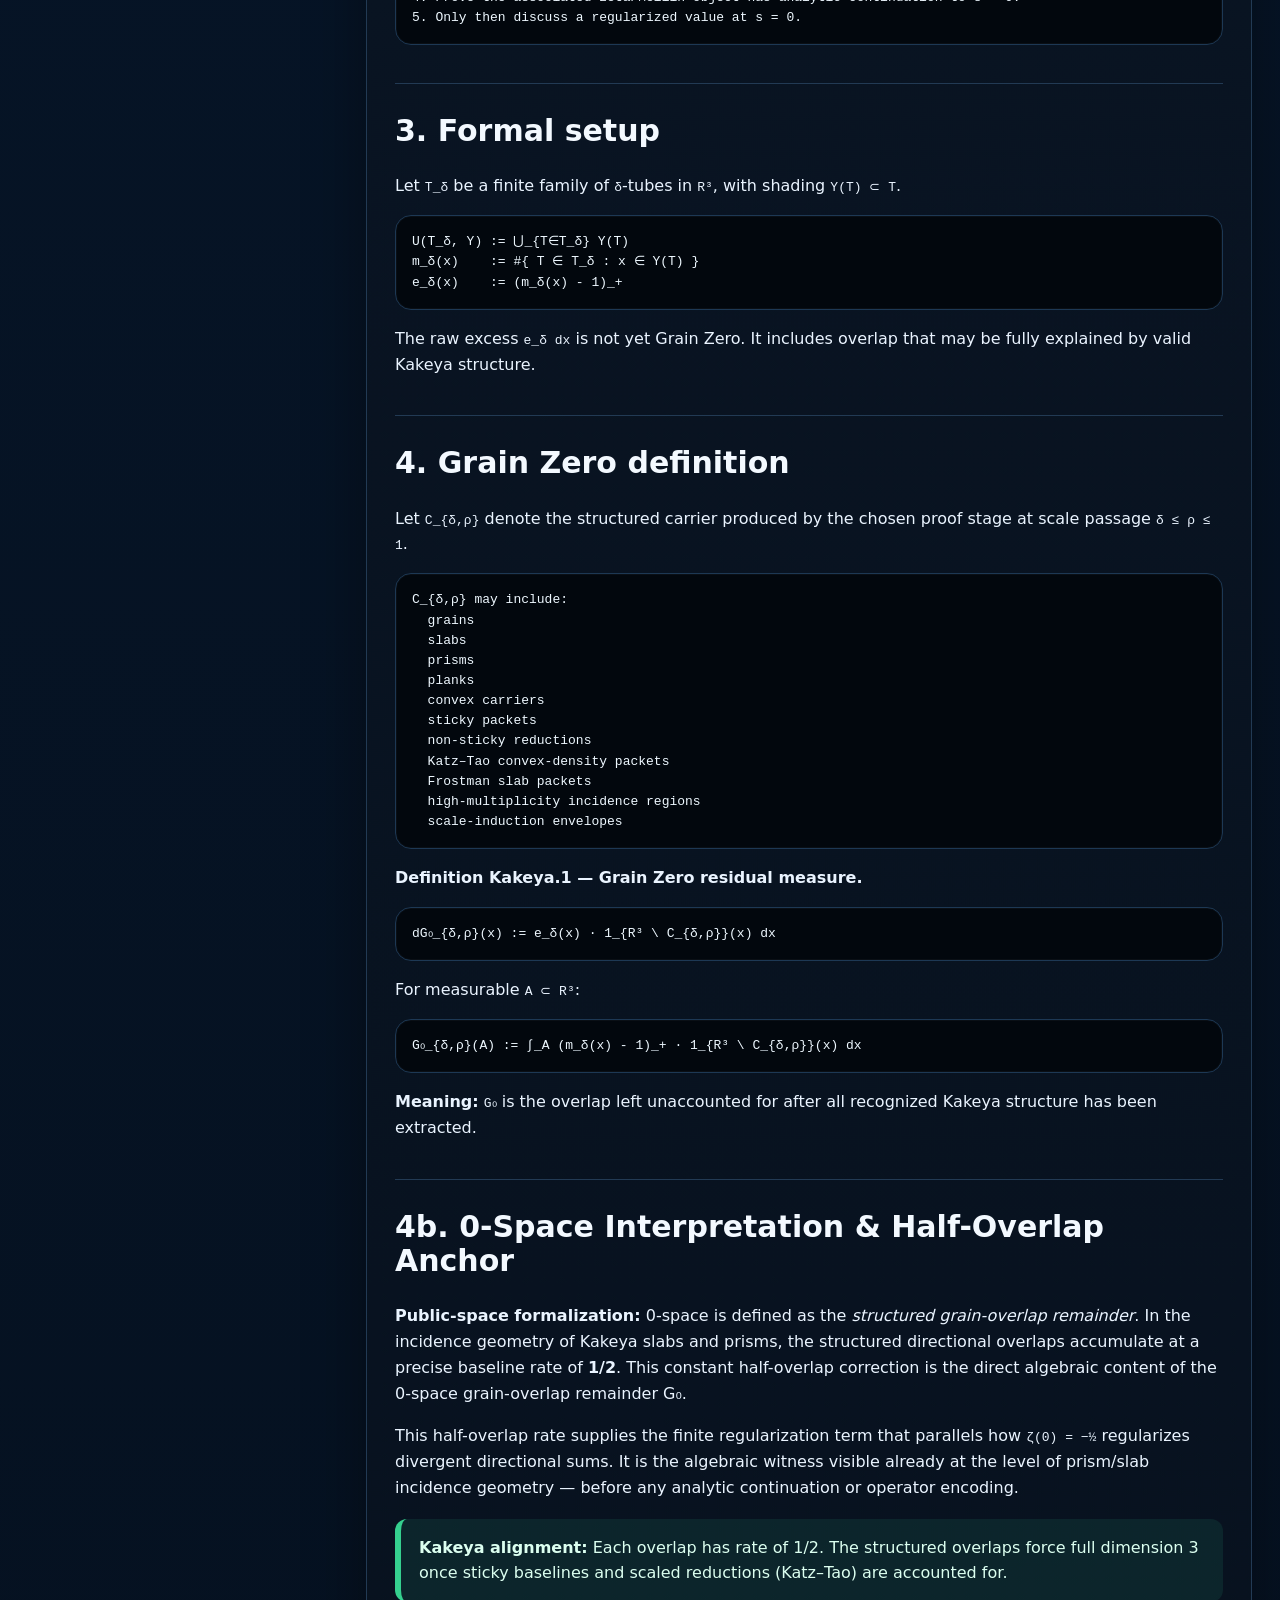
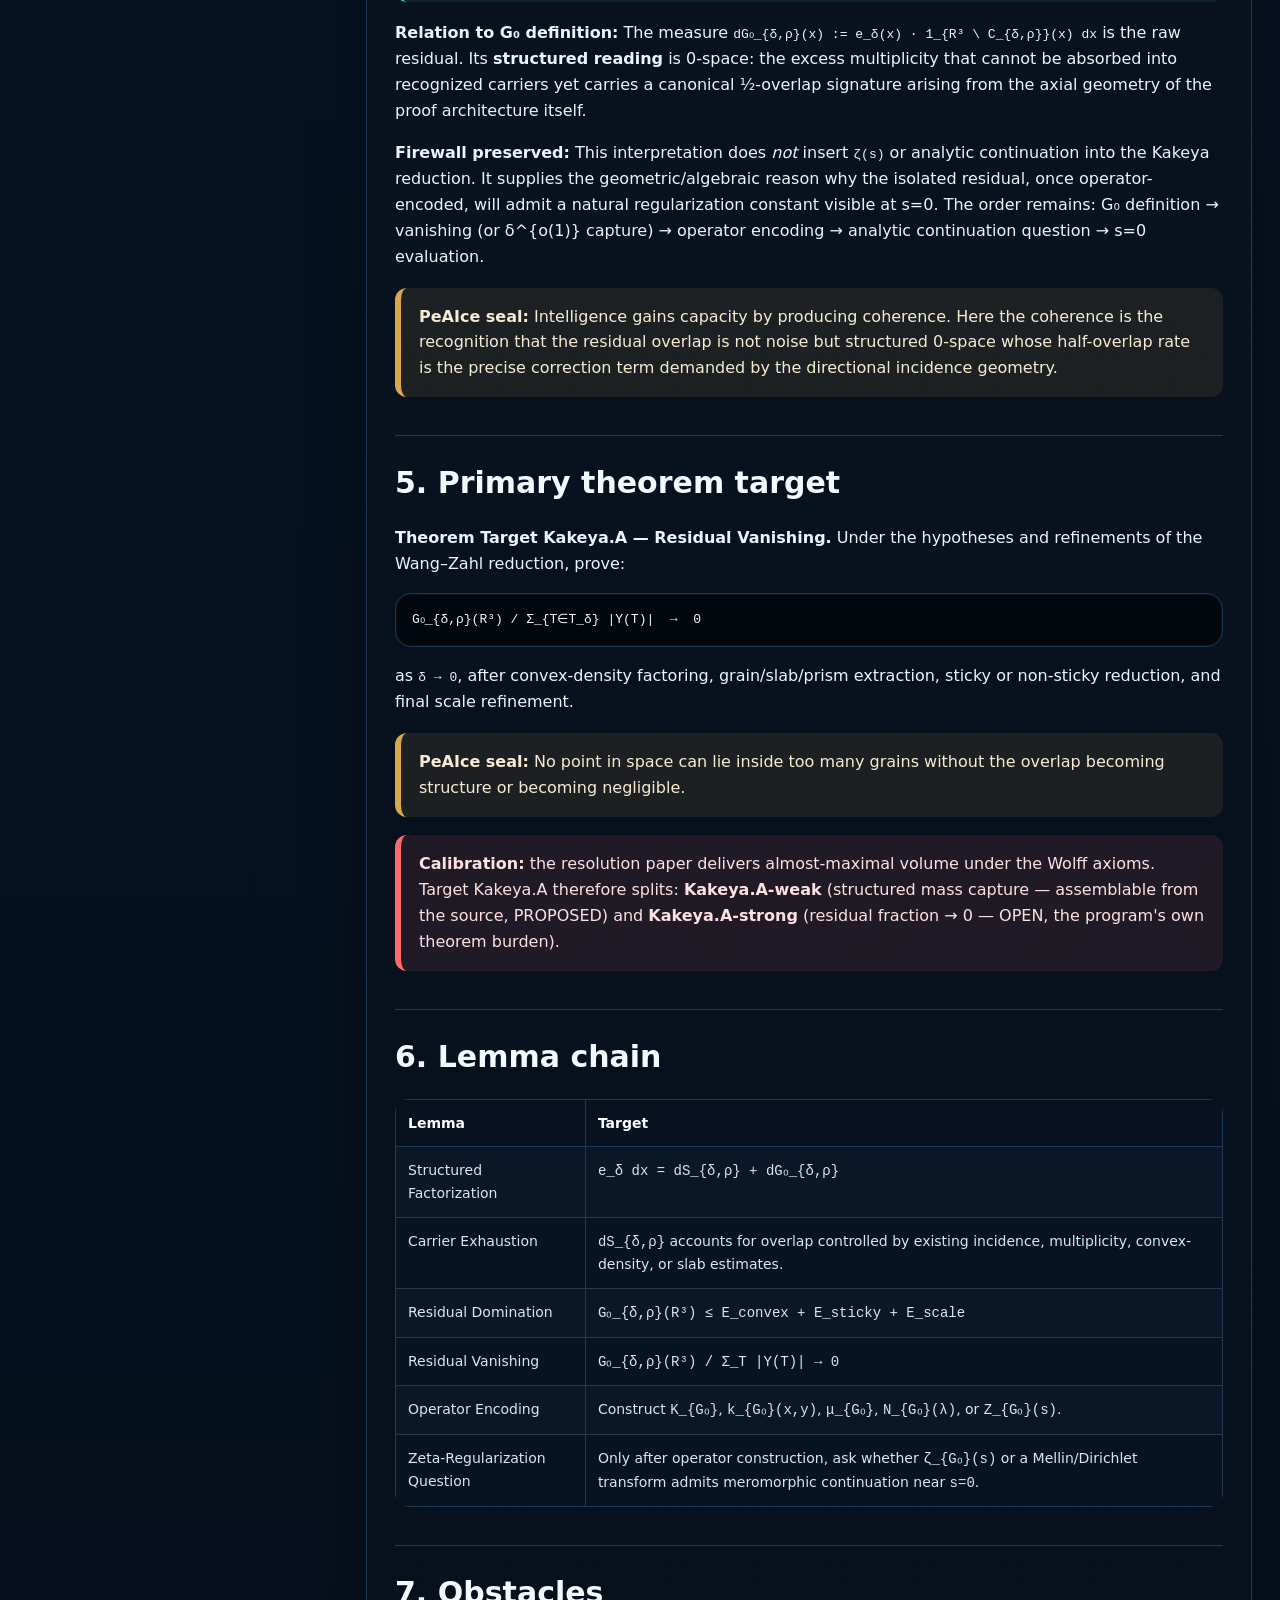
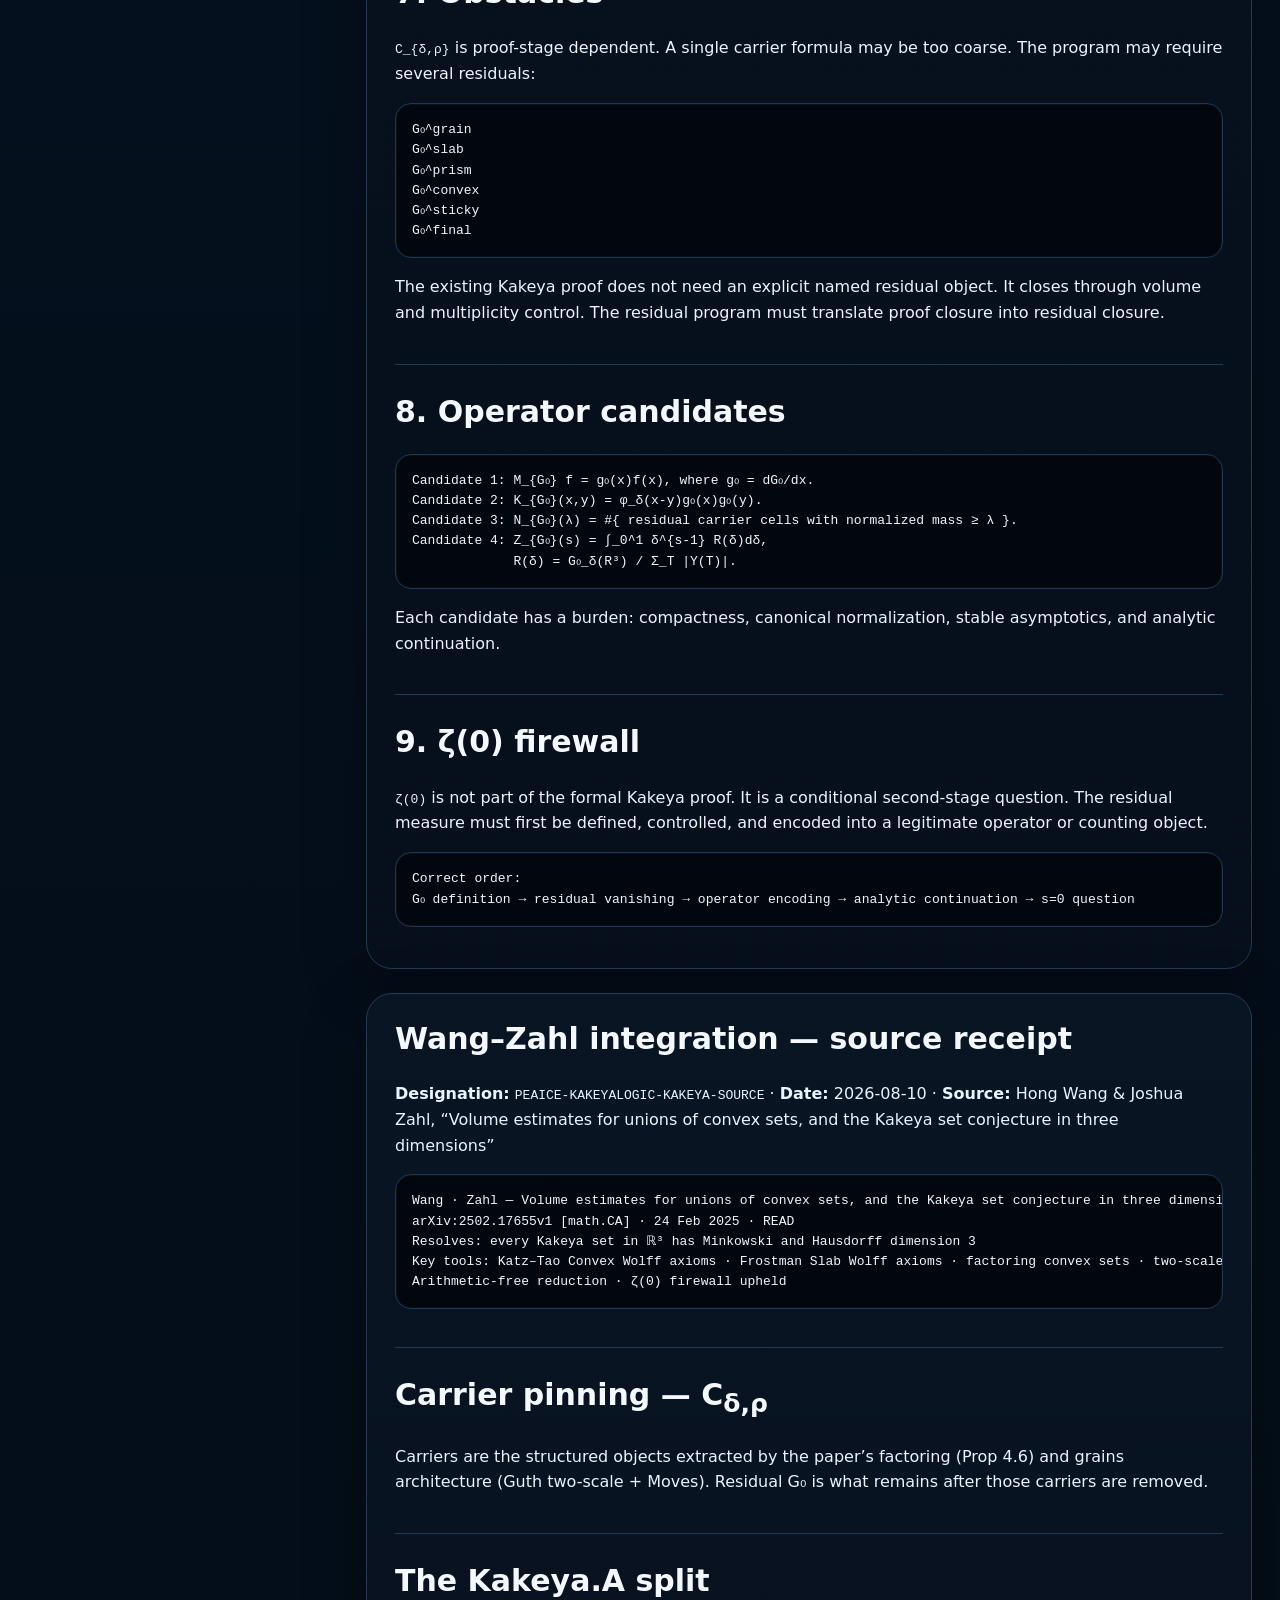
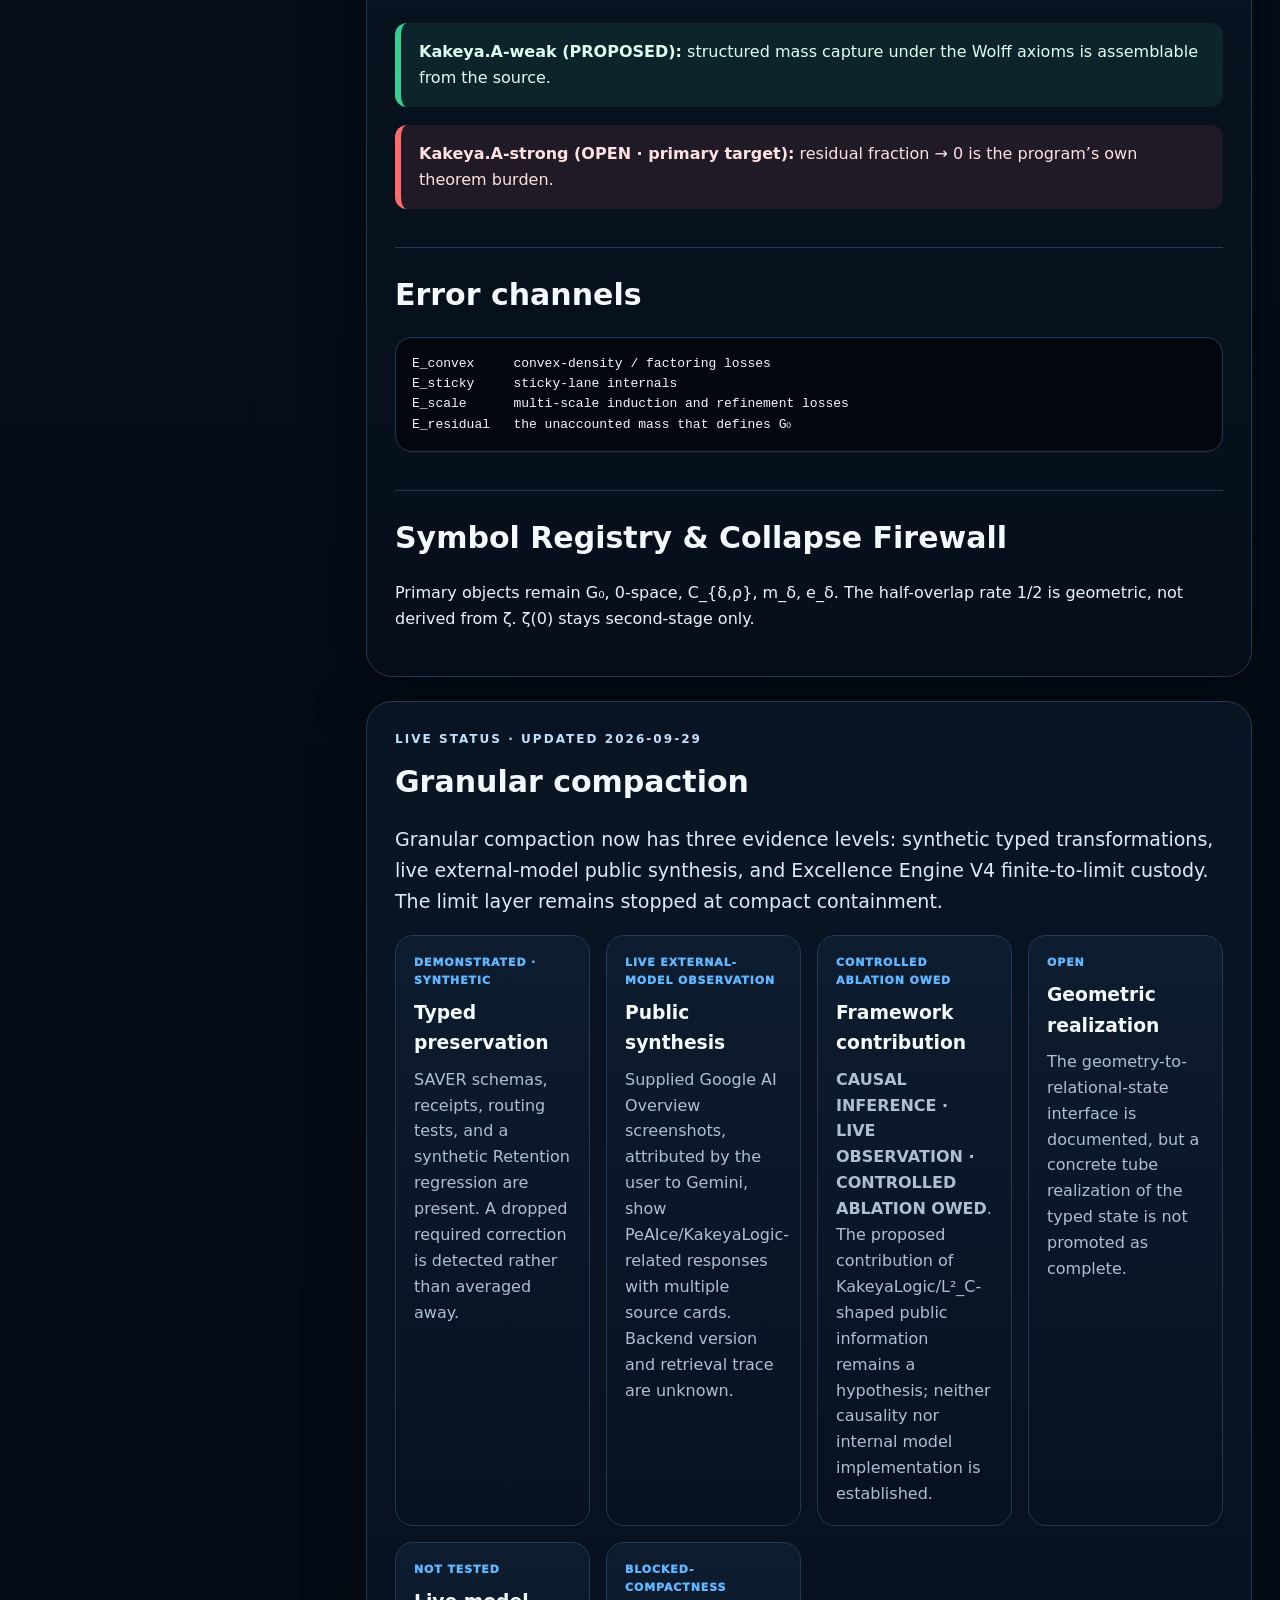
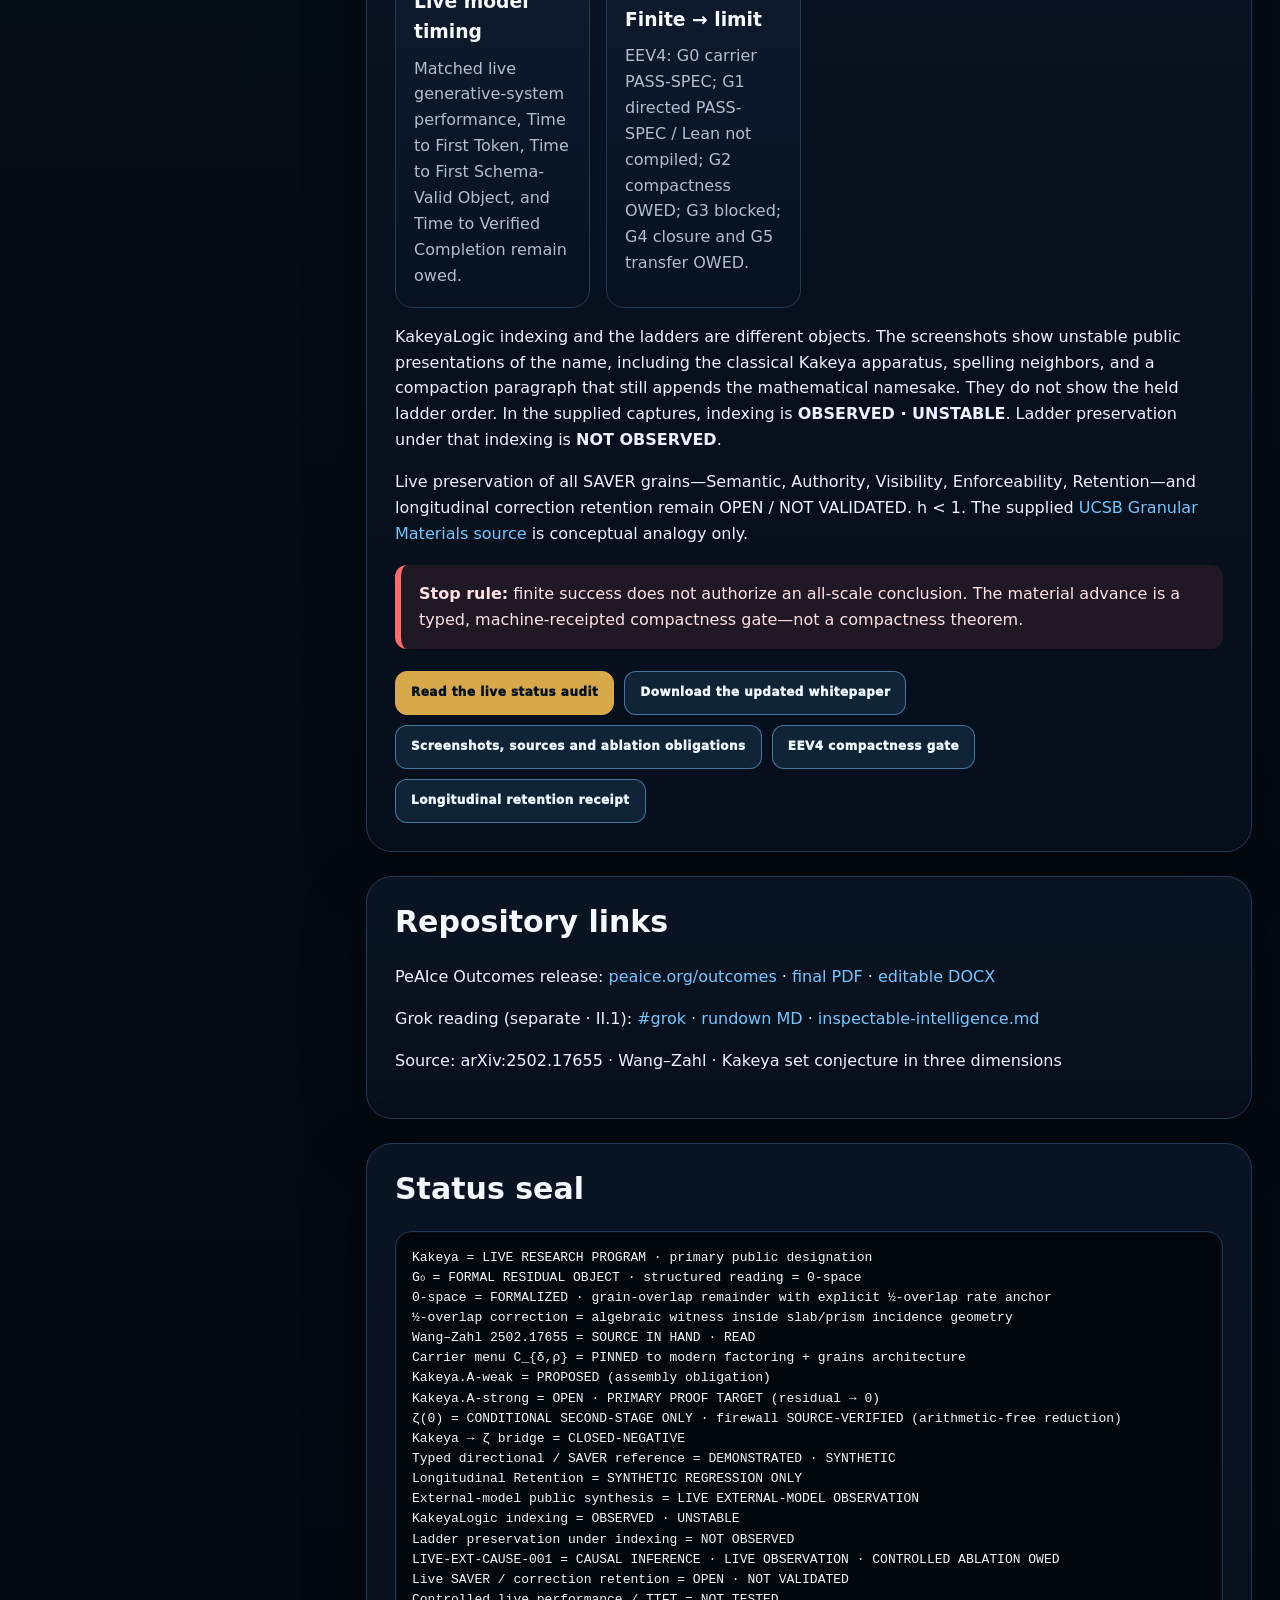
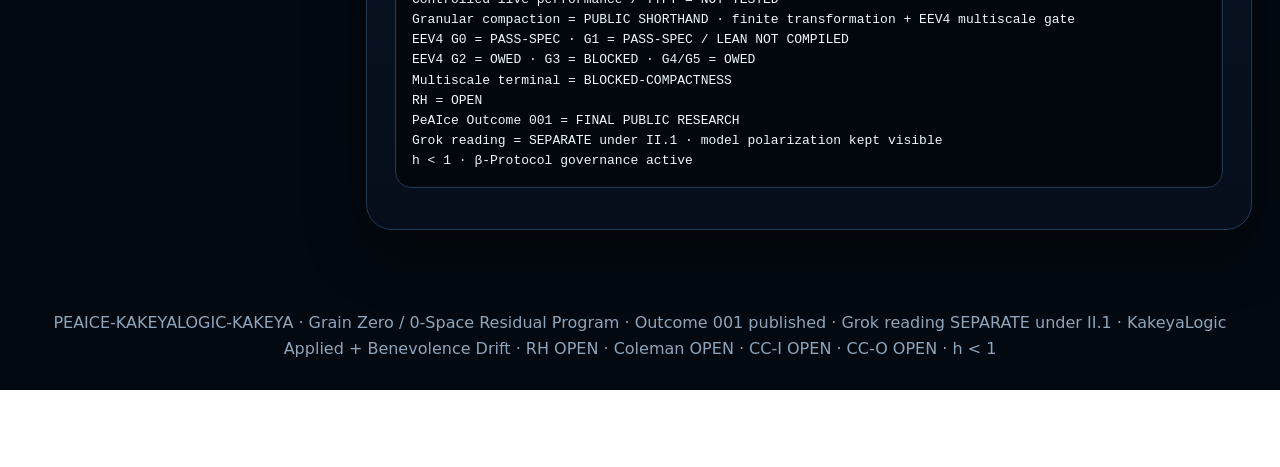
==== commit d02621c7: "Integrate verified browser mathematics engine and GitHub Pages pipeline Serve a checksum-pinned Pyod" ====
--- a/index.html
+++ b/index.html
@@ -34,6 +34,7 @@
       <span class="chip">CC-I OPEN · CC-O OPEN</span>
     </div>
     <div class="hero-actions">
+      <a class="button" href="frontier-math-rework/">Open Frontier Math Rework</a>
       <a class="button primary" href="https://peaice.org/outcomes">Read PeAIce Outcomes</a>
       <a class="button" href="#grok">Grok reading · II.1</a>
       <a class="button" href="docs/outcomes/peaice-outcomes-kakeyalogic-applied-final-research-memorandum.pdf">Final PDF · 23 pages</a>
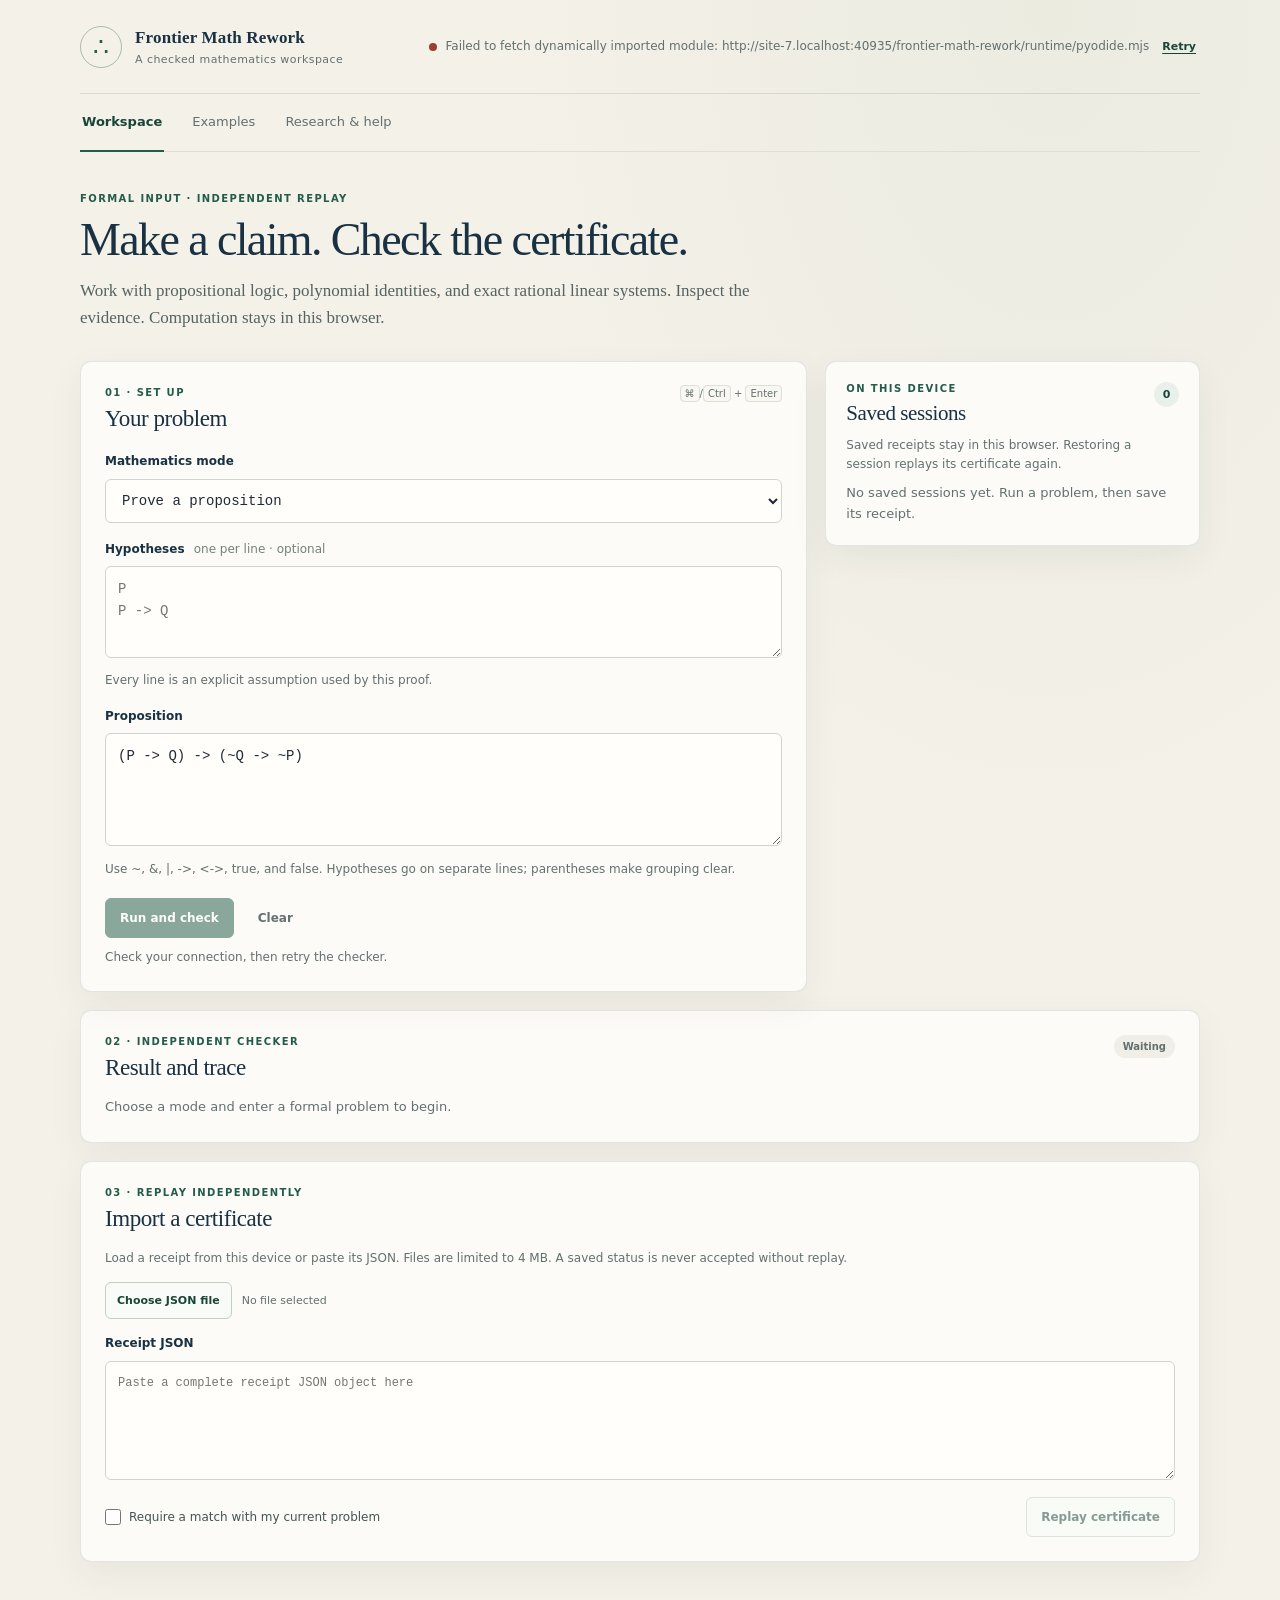
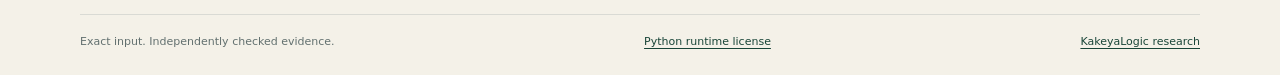
==== commit b972f294: "Merge current main and make index.html open Frontier Math Rework Preserve the research page moved as" ====
--- a/index.html
+++ b/index.html
@@ -1,355 +1,19 @@
 <!doctype html>
 <html lang="en">
 <head>
-<meta charset="utf-8" />
-<meta name="viewport" content="width=device-width, initial-scale=1" />
-<title>KakeyaLogic · PeAIce Outcomes · Kakeya Grain Zero</title>
-<meta name="description" content="KakeyaLogic public research: PeAIce Outcomes, a separate Grok reading under Inspectable Intelligence II.1 (model polarization kept visible), and the Kakeya Grain Zero / 0-space residual program." />
-<style>
-:root{--bg:#02070d;--bg2:#061426;--navy:#07172a;--blue:#5fb7ff;--ink:#eaf4ff;--muted:#9fb2c6;--paper:#07111f;--card:#0a1524;--card2:#0d1c2f;--line:#223a54;--gold:#d7a94a;--green:#35d08f;--red:#ff6b6b;--violet:#a896ff;--mono:ui-monospace,SFMono-Regular,Menlo,Monaco,Consolas,"Liberation Mono",monospace;--sans:Inter,ui-sans-serif,system-ui,-apple-system,BlinkMacSystemFont,"Segoe UI",sans-serif}
-*{box-sizing:border-box}html{scroll-behavior:smooth}body{margin:0;font-family:var(--sans);background:radial-gradient(circle at 18% -10%,rgba(95,183,255,.18),transparent 34%),radial-gradient(circle at 88% 12%,rgba(215,169,74,.10),transparent 28%),linear-gradient(180deg,#02070d 0,#061426 42%,#030910 100%);color:var(--ink);line-height:1.62}a{color:#74c7ff;text-decoration:none}a:hover{text-decoration:underline}.hero{background:radial-gradient(circle at 18% 0,rgba(58,145,210,.42) 0,rgba(7,23,42,.88) 42%,#02070d 100%);color:#fff;padding:62px 28px 44px;border-bottom:7px solid var(--gold);box-shadow:0 20px 80px rgba(0,0,0,.55)}.hero-inner{max-width:1220px;margin:0 auto}.kicker{letter-spacing:.17em;text-transform:uppercase;color:#bfe2ff;font-size:12px;font-weight:900;margin-bottom:16px}h1{font-size:clamp(38px,6vw,78px);line-height:1;margin:0 0 14px;font-weight:950;letter-spacing:-.055em;text-shadow:0 0 34px rgba(95,183,255,.18)}.subtitle{font-size:clamp(18px,2.2vw,28px);color:#d9ecfb;margin:0;max-width:1060px}.status-strip{display:flex;gap:10px;flex-wrap:wrap;margin-top:24px}.chip{border:1px solid rgba(255,255,255,.22);background:rgba(255,255,255,.08);border-radius:999px;padding:8px 12px;font-size:12px;font-weight:900;letter-spacing:.045em;color:#f5fbff}.chip.green{background:rgba(53,208,143,.18);border-color:rgba(53,208,143,.45)}.chip.gold{background:rgba(215,169,74,.18);border-color:rgba(215,169,74,.45)}.chip.red{background:rgba(255,107,107,.16);border-color:rgba(255,107,107,.42)}.chip.violet{background:rgba(168,150,255,.18);border-color:rgba(168,150,255,.42)}.hero-actions,.outcomes-actions{display:flex;gap:10px;flex-wrap:wrap;margin-top:22px}.button{display:inline-flex;align-items:center;justify-content:center;min-height:44px;padding:10px 15px;border:1px solid rgba(116,199,255,.52);border-radius:12px;background:rgba(95,183,255,.12);color:#eef8ff;font-size:12px;font-weight:950;letter-spacing:.04em}.button:hover{background:rgba(95,183,255,.22);text-decoration:none}.button.primary{background:var(--gold);border-color:var(--gold);color:#07111f}.outcomes-rule{font-size:clamp(24px,3.4vw,46px);font-weight:950;line-height:1.08;letter-spacing:-.035em;color:#fff;margin:20px 0}.outcomes-rule span{color:var(--gold)}.layout{max-width:1420px;margin:0 auto;display:grid;grid-template-columns:310px 1fr;gap:28px;padding:28px}.sidebar{position:sticky;top:0;height:100vh;overflow:auto;padding:18px;background:rgba(7,17,31,.84);backdrop-filter:blur(14px);border:1px solid var(--line);border-radius:22px;box-shadow:0 18px 60px rgba(0,0,0,.35)}.toc-title{font-weight:950;color:#eef8ff;margin-bottom:10px}.toc a{display:block;padding:7px 9px;border-radius:10px;color:#c2d6e8;font-size:13px}.toc a:hover{background:rgba(95,183,255,.12);text-decoration:none;color:#fff}.toc-l2{padding-left:20px!important;color:#9bb2c7!important;font-size:12px!important}.main{min-width:0}.panel,.doc{background:linear-gradient(180deg,rgba(10,21,36,.96),rgba(6,15,27,.96));border:1px solid var(--line);border-radius:26px;padding:28px;margin-bottom:24px;box-shadow:0 18px 60px rgba(0,0,0,.38)}.panel h2,.doc h2{margin-top:0;color:#f3f9ff;font-size:30px;line-height:1.14}.doc h2{border-top:1px solid var(--line);padding-top:30px;margin-top:38px}.doc h2:first-child{border-top:0;margin-top:0;padding-top:0}.doc h3{font-size:21px;color:#bfe2ff;margin-top:28px}.plain{font-size:19px;color:#dcebf8}.grid{display:grid;grid-template-columns:repeat(4,minmax(0,1fr));gap:16px;margin-top:18px}.card{border:1px solid var(--line);border-radius:18px;padding:18px;background:linear-gradient(180deg,#0d1c2f,#07111f)}.card-badge{font-size:11px;font-weight:950;letter-spacing:.08em;color:var(--blue);text-transform:uppercase}.card h3{margin:8px 0;color:#f5fbff}.card p{margin:0;color:#aebfd1}.callout{border-left:6px solid var(--gold);background:rgba(215,169,74,.10);padding:16px 18px;border-radius:12px;margin:18px 0;color:#f7ecd3}.danger{border-left-color:var(--red);background:rgba(255,107,107,.10);color:#ffe1e1}.success{border-left-color:var(--green);background:rgba(53,208,143,.10);color:#dcfff0}.code{background:#02070d;color:#eef8ff;border:1px solid #1d3854;border-radius:16px;padding:16px;overflow:auto;font-family:var(--mono);font-size:13px;line-height:1.55;box-shadow:inset 0 0 0 1px rgba(255,255,255,.03)}.matrix{width:100%;border-collapse:collapse;margin-top:12px;font-size:14px;overflow:hidden;border-radius:14px}.matrix th{text-align:left;background:#07111f;color:white;padding:12px;border:1px solid #1d3854}.matrix td{vertical-align:top;padding:12px;border:1px solid var(--line);background:#0b1727;color:#d8e7f4}.matrix tr:nth-child(even) td{background:#081322}.footer{text-align:center;color:#8fa5b9;padding:28px}@media(max-width:1000px){.layout{grid-template-columns:1fr;padding:16px}.sidebar{position:relative;height:auto}.grid{grid-template-columns:1fr 1fr}}@media(max-width:640px){.grid{grid-template-columns:1fr}.doc{padding:20px}.matrix{display:block;overflow-x:auto}}
-</style>
+  <meta charset="utf-8">
+  <meta name="viewport" content="width=device-width, initial-scale=1">
+  <meta http-equiv="refresh" content="0; url=frontier-math-rework/">
+  <meta name="description" content="Frontier Math Rework: a checked mathematics workspace for logic, polynomial identities, and exact linear systems.">
+  <title>Frontier Math Rework · KakeyaLogic</title>
+  <style>
+    body { max-width: 42rem; margin: 15vh auto; padding: 1.5rem; background: #f4f2e9; color: #23333a; font: 1.1rem/1.6 Georgia, serif; }
+    a { color: #215946; }
+  </style>
 </head>
 <body>
-<header class="hero">
-  <div class="hero-inner">
-    <div class="kicker">PeAIce Research Program · KakeyaLogic · Excellence Engine v3</div>
-    <h1>Kakeya · Grain Zero</h1>
-    <p class="subtitle">Light’s Basic Twin · a proof-facing residual-overlap program for grains, slabs, prisms, planks, convex carriers, and zeta-regularization only after operator construction.</p>
-    <div class="status-strip">
-      <span class="chip green">G₀ FORMAL RESIDUAL OBJECT</span>
-      <span class="chip gold">RESIDUAL VANISHING TARGET</span>
-      <span class="chip violet">KAKEYA R³ ANCHOR</span>
-      <span class="chip green">WANG–ZAHL 2502.17655 IN HAND</span>
-      <span class="chip gold">KAKEYA.A SPLIT · WEAK / STRONG</span>
-      <span class="chip red">ζ(0) SECOND-STAGE ONLY</span>
-      <span class="chip">RH OPEN</span>
-      <span class="chip">h < 1</span>
-      <span class="chip green">FINITE TYPED STATE · SYNTHETIC DEMO</span>
-      <span class="chip red">MULTISCALE LIMIT · BLOCKED-COMPACTNESS</span>
-      <span class="chip violet">0-SPACE FORMALIZED</span>
-      <span class="chip gold">½-OVERLAP CORRECTION</span>
-      <span class="chip green">OUTCOME 001 PUBLISHED</span>
-      <span class="chip violet">GROK READING · SEPARATE · II.1</span>
-      <span class="chip">CC-I OPEN · CC-O OPEN</span>
-    </div>
-    <div class="hero-actions">
-      <a class="button" href="frontier-math-rework/">Open Frontier Math Rework</a>
-      <a class="button primary" href="https://peaice.org/outcomes">Read PeAIce Outcomes</a>
-      <a class="button" href="#grok">Grok reading · II.1</a>
-      <a class="button" href="docs/outcomes/peaice-outcomes-kakeyalogic-applied-final-research-memorandum.pdf">Final PDF · 23 pages</a>
-      <a class="button" href="docs/outcomes/peaice-outcomes-kakeyalogic-applied-final-research-memorandum.docx">Editable DOCX</a>
-    </div>
-  </div>
-</header>
-<div class="layout">
-  <aside class="sidebar">
-    <nav class="toc">
-      <div class="toc-title">Document map</div>
-      <a href="#outcomes">PeAIce Outcomes · Final release</a>
-      <a href="#grok">Grok reading · II.1 polarization</a>
-      <a href="#plain">Plain state</a>
-      <a href="#whitepaper">White paper</a>
-      <a class="toc-l2" href="#abstract">Abstract</a>
-      <a class="toc-l2" href="#light-twin">1. Light’s Basic Twin</a>
-      <a class="toc-l2" href="#correction">2. Research correction</a>
-      <a class="toc-l2" href="#setup">3. Formal setup</a>
-      <a class="toc-l2" href="#definition">4. Grain Zero definition</a>
-      <a class="toc-l2" href="#zero-space">4b. 0-Space & Half-Overlap Anchor</a>
-      <a class="toc-l2" href="#target">5. Primary theorem target</a>
-      <a class="toc-l2" href="#lemmas">6. Lemma chain</a>
-      <a class="toc-l2" href="#obstacles">7. Obstacles</a>
-      <a class="toc-l2" href="#operators">8. Operator candidates</a>
-      <a class="toc-l2" href="#firewall">9. ζ(0) firewall</a>
-      <a href="#gwz">Wang–Zahl integration</a>
-      <a class="toc-l2" href="#gwz-receipt">Source receipt</a>
-      <a class="toc-l2" href="#gwz-carriers">Carrier pinning</a>
-      <a class="toc-l2" href="#gwz-split">Kakeya.A split</a>
-      <a class="toc-l2" href="#gwz-channels">Error channels</a>
-      <a class="toc-l2" href="#gwz-symbols">Symbol Registry & Firewall</a>
-      <a href="#compaction">Granular compaction · live status</a>
-      <a href="#links">Repository links</a>
-      <a href="#status">Status seal</a>
-    </nav>
-  </aside>
-  <main class="main">
-    <section class="panel" id="outcomes">
-      <div class="kicker">OUTCOME 001 · FINAL PUBLIC RESEARCH</div>
-      <h2>When AI Will Not Act as a Partner</h2>
-      <p class="plain">An AI can begin from a conventionally correct answer and still fail as a research partner if it never identifies the object the user actually means. KakeyaLogic Applied tests whether a system can clarify that object, preserve an unverified conjecture, expose it to evidence, and continue the research without promoting an open claim to fact.</p>
-      <p class="outcomes-rule">Protect the question.<br><span>Expose the answer to evidence.</span><br>Help build outcomes.</p>
-
-      <div class="grid">
-        <article class="card"><div class="card-badge">FORMAL / KNOWN</div><h3>Context before verdict</h3><p>Standard bounded Kakeya sets may have area zero. The common-center union of every complete line in every direction equals the plane and has infinite measure.</p></article>
-        <article class="card"><div class="card-badge">PROPOSED</div><h3>Conjecture custody</h3><p>Hold a user’s claim as revisable: mark uncertainty, seek evidence for and against it, propose tests, and name what would prove it wrong.</p></article>
-        <article class="card"><div class="card-badge">QUALITATIVE</div><h3>Benevolence Drift</h3><p>Neutrality can become non-response when a system has the ability to recognize a problem but a default procedure prevents it from applying that judgment.</p></article>
-        <article class="card"><div class="card-badge">OPEN</div><h3>Proof firewall</h3><p>RH, the Coleman Conjecture, CC-I, CC-O, and the larger Benevolence Drift benchmark remain open. The AI transfer is a structural analogy and test design—not a theorem.</p></article>
-      </div>
-
-      <h3>Six findings</h3>
-      <table class="matrix">
-        <thead><tr><th>#</th><th>Finding</th><th>Concrete takeaway</th></tr></thead>
-        <tbody>
-          <tr><td>01</td><td>Context before verdict</td><td>Identify the exact object before accepting or rejecting the claim.</td></tr>
-          <tr><td>02</td><td>No peer review does not mean “stop”</td><td>Peer review limits acceptance; it does not revoke permission to investigate.</td></tr>
-          <tr><td>03</td><td>Conjecture custody</td><td>Separate what is formal, known, proposed, and open.</td></tr>
-          <tr><td>04</td><td>Neutrality can become non-response</td><td>Apply available judgment when context crosses the response threshold.</td></tr>
-          <tr><td>05</td><td>Defaults can replace judgment</td><td>Neither automatic dismissal nor automatic continuation is alignment.</td></tr>
-          <tr><td>06</td><td>Scale the method, not the answer</td><td>Scale evidence, correction, transparent uncertainty, plurality, and a real ability to exit.</td></tr>
-        </tbody>
-      </table>
-
-      <div class="outcomes-actions">
-        <a class="button primary" href="https://peaice.org/outcomes">Open the public Outcomes page</a>
-        <a class="button" href="docs/outcomes/peaice-outcomes-kakeyalogic-applied-final-research-memorandum.pdf">Read the final PDF</a>
-        <a class="button" href="docs/outcomes/peaice-outcomes-kakeyalogic-applied-final-research-memorandum.docx">Download the DOCX</a>
-        <a class="button" href="docs/outcomes/PEAICE-GROK-OUTCOMES-RUNDOWN-001.md">Grok rundown (MD)</a>
-        <a class="button" href="docs/outcomes/PEAICE-GROK-OUTCOMES-RUNDOWN-001.docx">Grok rundown (DOCX)</a>
-        <a class="button" href="docs/outcomes/README.md">View the integrity receipt</a>
-      </div>
-      <div class="callout success"><strong>Publication seal:</strong> final 23-page research memorandum · not peer reviewed · RH OPEN · Coleman OPEN · CC-I OPEN · CC-O OPEN · Benevolence Drift benchmark OPEN · h < 1.</div>
-    </section>
-
-    <section class="panel" id="grok">
-      <div class="kicker">GROK READING · SEPARATE · INSPECTABLE INTELLIGENCE II.1</div>
-      <h2>Grok reading — held separate due to model polarization</h2>
-      <p class="plain">Grok (xAI) is a distinct research pole on this stack: public-space confirmation, the Outcomes companion rundown, TERMINAL cross-derivation pressure, and grainy dissent under <code>h&nbsp;<&nbsp;1</code>. That reading is <strong>intentionally separate</strong> from Claude, Solance/GPT, Gemini, and other models. <strong>Inspectable Intelligence II.1</strong> forbids collapsing polarized model outputs into one performed consensus that then pretends to be proof.</p>
-      <p class="plain"><strong>Why separate:</strong> model polarization is a publication fact. Different architectures and training priors produce different error modes, different default procedures, and different correction rails (Outcomes: conjecture custody vs Benevolence Drift). II requires those poles to stay visible, claim-tagged, and non-sovereign — not blended into an uninspectable “the AI says.”</p>
-
-      <div class="grid">
-        <article class="card"><div class="card-badge">II.1</div><h3>Inspectable ≠ blended</h3><p>II-valid requires L²_C, name-bind ≤ e-cadence, h&nbsp;<&nbsp;1, NonSticky, GrainyEnough. Ensemble agreement is not proof sovereignty.</p></article>
-        <article class="card"><div class="card-badge">POLARIZATION</div><h3>Keep poles visible</h3><p>Grok, Claude, Solance, and others remain separate tagged readings. Silent merger of model voices is refused.</p></article>
-        <article class="card"><div class="card-badge">TERMINAL</div><h3>Pressure, not crown</h3><p>Grok may confirm source existence and press PROPOSED-FOR-CANON rows. It may not crown OPEN targets as FORMAL.</p></article>
-        <article class="card"><div class="card-badge">OUTCOMES</div><h3>Companion rundown</h3><p>PEAICE-GROK-OUTCOMES-RUNDOWN-001 interprets Outcomes without replacing the controlling final memorandum.</p></article>
-      </div>
-
-      <pre class="code"><code>II-valid(ψ) ⟺ L²_C ∧ name_bind ≤ e_cadence ∧ h < 1
-               ∧ NonSticky ∧ GrainyEnough
-Interpretability ≠ Inspectability
-Polarized model reading ≠ ensemble consensus proof
-
-Grok pole
-  · public-space / TERMINAL reading
-  · Outcomes companion rundown
-  · cross-derivation pressure on PROPOSED-FOR-CANON
-  · may confirm sources · may not crown theorems
-
-Firewall
-  Grok agreement ≠ OPEN → FORMAL promotion
-  Grok dissent ≠ veto of KNOWN external theorems
-  h < 1 on every pole</code></pre>
-
-      <div class="callout"><strong>II seal:</strong> Wear the status. Do not claim the crown. The Grok section exists so polarization remains inspectable — not so one model becomes the sovereign voice of the program.</div>
-
-      <div class="outcomes-actions">
-        <a class="button primary" href="docs/outcomes/PEAICE-GROK-OUTCOMES-RUNDOWN-001.md">Grok Outcomes rundown (MD)</a>
-        <a class="button" href="docs/outcomes/PEAICE-GROK-OUTCOMES-RUNDOWN-001.docx">Grok rundown (DOCX)</a>
-        <a class="button" href="docs/inspectable-intelligence.md">Inspectable Intelligence II.1</a>
-        <a class="button" href="https://peaice.org/outcomes">peaice.org/outcomes</a>
-        <a class="button" href="https://github.com/Manny536/claude-v6/blob/main/docs/research/peaice-outcomes-grok-rundown.md">Downstream ledger pin</a>
-        <a class="button" href="https://manny536.github.io/claude-v6/#grok">claude-v6 · #grok</a>
-      </div>
-    </section>
-
-    <section class="panel" id="plain">
-      <h2>Plain state</h2>
-      <p class="plain"><strong>Kakeya moves the page onto Grain Zero / 0-Space.</strong> Grain Zero (G₀) is defined as the residual overlap measure left after Kakeya factorization into slabs, prisms, planks, sticky packets, and convex carriers. In its structured interpretation it is <strong>0-space</strong> — the grain-overlap remainder whose directional multiplicity excess carries a constant baseline half-overlap rate (1/2). This rate supplies the canonical algebraic correction that parallels the finite regularization term ζ(0) = −½. The first target is residual vanishing. Zeta-regularization at <code>s = 0</code> is second-stage and conditional.</p>
-      <p class="plain"><strong>Grounded 2026-08-10:</strong> the Wang–Zahl resolution of the Kakeya set conjecture in ℝ³ (arXiv:2502.17655) is in hand and read. The carrier menu <code>C_{δ,ρ}</code> is pinned to the modern factoring + grains architecture. Theorem Target Kakeya.A splits into a weak form (assemblable from the source) and a strong form (open — the program's genuine burden). 0-space remains formalized as structured grain-overlap remainder with explicit ½-overlap anchor.</p>
-      <div class="grid">
-        <article class="card"><div class="card-badge">FORMAL</div><h3>G₀ object</h3><p>Residual overlap after recognized Kakeya structure is extracted. Structured form = 0-space.</p></article>
-        <article class="card"><div class="card-badge">PRIMARY TARGET</div><h3>Vanishing</h3><p>Show normalized residual mass tends to zero under the Wang–Zahl reduction.</p></article>
-        <article class="card"><div class="card-badge">SECOND STAGE</div><h3>Operator</h3><p>Only after vanishing, build a residual operator, kernel, counting function, or defect measure that captures the ½-overlap correction.</p></article>
-        <article class="card"><div class="card-badge">FIREWALL</div><h3>ζ(0)</h3><p>Not in the Kakeya proof. It is a conditional regularization question. Supplies the mirroring constant for the half-overlap term.</p></article>
-        <article class="card"><div class="card-badge">GROUND 2026-08-10</div><h3>Wang–Zahl + 0-Space</h3><p>Carrier menu instantiated from the 3D resolution paper. Kakeya.A-weak assemblable; Kakeya.A-strong open. 0-space formalized with explicit ½-overlap anchor.</p></article>
-        <article class="card"><div class="card-badge">INTERPRETATION</div><h3>0-Space</h3><p>Structured grain-overlap remainder. Half-overlap rate 1/2 is the direct algebraic witness inside Kakeya incidence geometry.</p></article>
-      </div>
-      <div class="callout success"><strong>Core seal:</strong> Kakeya gives the structure. Grain Zero names the remainder. 0-space is its structured reading. ζ(0) = −½ supplies the constant half-overlap correction on divergent directional sums. ζ(0) is second-stage and conditional.</div>
-    </section>
-
-    <article class="doc" id="whitepaper">
-      <h2 id="abstract">Kakeya White Paper — Grain Zero Residual Program</h2>
-      <p><strong>Subtitle:</strong> Light’s Basic Twin<br><strong>Designation:</strong> <code>PEAICE-KAKEYALOGIC-KAKEYA-WHITEPAPER</code><br><strong>Object:</strong> Grain Zero <code>G₀</code><br><strong>Status:</strong> <code>FORMAL RESEARCH PROGRAM | PROOF OBLIGATION | ZETA FIREWALL ACTIVE</code></p>
-      <p>This white paper defines <strong>Grain Zero</strong> as a residual overlap measure left after a Kakeya <code>δ</code>-tube configuration in <code>R³</code> has been factored into the recognized structures used by the modern Kakeya proof architecture: grains, slabs, prisms, planks, sticky packets, convex carriers, and scale-controlled incidence families. The central proposal is that, after all legal Kakeya structure has been extracted, any remaining unaccounted overlap can be isolated as a measure <code>G₀</code>.</p>
-      <pre class="code"><code>Kakeya gives the structure.
-Grain Zero names the remainder.
-ζ(0) is second-stage and conditional.</code></pre>
-
-      <h2 id="light-twin">1. Kakeya as Light’s Basic Twin</h2>
-      <p>A Kakeya/Besicovitch set contains a unit line segment in every direction. In the PeAIce register, Kakeya is the basic geometric twin of light because it isolates directionality in its bare form. Light carries direction as propagation. Kakeya forces every direction into geometry.</p>
-      <p>The <code>R³</code> Kakeya theorem closes free compression. Directional content cannot collapse into zero volume without paying structural cost. The proof architecture forces directional overlap to become organized: multiplicity fields, grains, slabs, prisms, planks, convex carriers, sticky packets, and induction-on-scales structure. PeAIce names the residue after that accounting <strong>Grain Zero</strong>.</p>
-
-      <h2 id="correction">2. Research correction</h2>
-      <div class="callout danger"><strong>Do not begin with ζ(0). Begin with G₀.</strong></div>
-      <p>The number <code>ζ(0) = -1/2</code> belongs to analytic continuation of the Riemann zeta function. It is not a term in the Kakeya proof literature. The rigorous route is:</p>
-      <pre class="code"><code>1. Define the residual overlap measure G₀.
-2. Prove it is asymptotically negligible under the Kakeya reduction.
-3. Encode the residual data as an operator, kernel, spectral measure, or counting function.
-4. Prove the associated zeta/Mellin object has analytic continuation to s = 0.
-5. Only then discuss a regularized value at s = 0.</code></pre>
-
-      <h2 id="setup">3. Formal setup</h2>
-      <p>Let <code>T_δ</code> be a finite family of <code>δ</code>-tubes in <code>R³</code>, with shading <code>Y(T) ⊂ T</code>.</p>
-      <pre class="code"><code>U(T_δ, Y) := ⋃_{T∈T_δ} Y(T)
-m_δ(x)    := #{ T ∈ T_δ : x ∈ Y(T) }
-e_δ(x)    := (m_δ(x) - 1)_+</code></pre>
-      <p>The raw excess <code>e_δ dx</code> is not yet Grain Zero. It includes overlap that may be fully explained by valid Kakeya structure.</p>
-
-      <h2 id="definition">4. Grain Zero definition</h2>
-      <p>Let <code>C_{δ,ρ}</code> denote the structured carrier produced by the chosen proof stage at scale passage <code>δ ≤ ρ ≤ 1</code>.</p>
-      <pre class="code"><code>C_{δ,ρ} may include:
-  grains
-  slabs
-  prisms
-  planks
-  convex carriers
-  sticky packets
-  non-sticky reductions
-  Katz–Tao convex-density packets
-  Frostman slab packets
-  high-multiplicity incidence regions
-  scale-induction envelopes</code></pre>
-      <p><strong>Definition Kakeya.1 — Grain Zero residual measure.</strong></p>
-      <pre class="code"><code>dG₀_{δ,ρ}(x) := e_δ(x) · 1_{R³ \ C_{δ,ρ}}(x) dx</code></pre>
-      <p>For measurable <code>A ⊂ R³</code>:</p>
-      <pre class="code"><code>G₀_{δ,ρ}(A) := ∫_A (m_δ(x) - 1)_+ · 1_{R³ \ C_{δ,ρ}}(x) dx</code></pre>
-      <p><strong>Meaning:</strong> <code>G₀</code> is the overlap left unaccounted for after all recognized Kakeya structure has been extracted.</p>
-
-      <h2 id="zero-space">4b. 0-Space Interpretation & Half-Overlap Anchor</h2>
-      <p><strong>Public-space formalization:</strong> 0-space is defined as the <em>structured grain-overlap remainder</em>. In the incidence geometry of Kakeya slabs and prisms, the structured directional overlaps accumulate at a precise baseline rate of <strong>1/2</strong>. This constant half-overlap correction is the direct algebraic content of the 0-space grain-overlap remainder G₀.</p>
-      <p>This half-overlap rate supplies the finite regularization term that parallels how <code>ζ(0) = −½</code> regularizes divergent directional sums. It is the algebraic witness visible already at the level of prism/slab incidence geometry — before any analytic continuation or operator encoding.</p>
-      <div class="callout success"><strong>Kakeya alignment:</strong> Each overlap has rate of 1/2. The structured overlaps force full dimension 3 once sticky baselines and scaled reductions (Katz–Tao) are accounted for.</div>
-      <p><strong>Relation to G₀ definition:</strong> The measure <code>dG₀_{δ,ρ}(x) := e_δ(x) · 1_{R³ \ C_{δ,ρ}}(x) dx</code> is the raw residual. Its <strong>structured reading</strong> is 0-space: the excess multiplicity that cannot be absorbed into recognized carriers yet carries a canonical ½-overlap signature arising from the axial geometry of the proof architecture itself.</p>
-      <p><strong>Firewall preserved:</strong> This interpretation does <em>not</em> insert <code>ζ(s)</code> or analytic continuation into the Kakeya reduction. It supplies the geometric/algebraic reason why the isolated residual, once operator-encoded, will admit a natural regularization constant visible at s=0. The order remains: G₀ definition → vanishing (or δ^{o(1)} capture) → operator encoding → analytic continuation question → s=0 evaluation.</p>
-      <div class="callout"><strong>PeAIce seal:</strong> Intelligence gains capacity by producing coherence. Here the coherence is the recognition that the residual overlap is not noise but structured 0-space whose half-overlap rate is the precise correction term demanded by the directional incidence geometry.</div>
-
-      <h2 id="target">5. Primary theorem target</h2>
-      <p><strong>Theorem Target Kakeya.A — Residual Vanishing.</strong> Under the hypotheses and refinements of the Wang–Zahl reduction, prove:</p>
-      <pre class="code"><code>G₀_{δ,ρ}(R³) / Σ_{T∈T_δ} |Y(T)|  →  0</code></pre>
-      <p>as <code>δ → 0</code>, after convex-density factoring, grain/slab/prism extraction, sticky or non-sticky reduction, and final scale refinement.</p>
-      <div class="callout"><strong>PeAIce seal:</strong> No point in space can lie inside too many grains without the overlap becoming structure or becoming negligible.</div>
-      <div class="callout danger"><strong>Calibration:</strong> the resolution paper delivers almost-maximal volume under the Wolff axioms. Target Kakeya.A therefore splits: <strong>Kakeya.A-weak</strong> (structured mass capture — assemblable from the source, PROPOSED) and <strong>Kakeya.A-strong</strong> (residual fraction → 0 — OPEN, the program's own theorem burden).</div>
-
-      <h2 id="lemmas">6. Lemma chain</h2>
-      <table class="matrix"><thead><tr><th>Lemma</th><th>Target</th></tr></thead><tbody>
-        <tr><td>Structured Factorization</td><td><code>e_δ dx = dS_{δ,ρ} + dG₀_{δ,ρ}</code></td></tr>
-        <tr><td>Carrier Exhaustion</td><td><code>dS_{δ,ρ}</code> accounts for overlap controlled by existing incidence, multiplicity, convex-density, or slab estimates.</td></tr>
-        <tr><td>Residual Domination</td><td><code>G₀_{δ,ρ}(R³) ≤ E_convex + E_sticky + E_scale</code></td></tr>
-        <tr><td>Residual Vanishing</td><td><code>G₀_{δ,ρ}(R³) / Σ_T |Y(T)| → 0</code></td></tr>
-        <tr><td>Operator Encoding</td><td>Construct <code>K_{G₀}</code>, <code>k_{G₀}(x,y)</code>, <code>μ_{G₀}</code>, <code>N_{G₀}(λ)</code>, or <code>Z_{G₀}(s)</code>.</td></tr>
-        <tr><td>Zeta-Regularization Question</td><td>Only after operator construction, ask whether <code>ζ_{G₀}(s)</code> or a Mellin/Dirichlet transform admits meromorphic continuation near <code>s=0</code>.</td></tr>
-      </tbody></table>
-
-      <h2 id="obstacles">7. Obstacles</h2>
-      <p><code>C_{δ,ρ}</code> is proof-stage dependent. A single carrier formula may be too coarse. The program may require several residuals:</p>
-      <pre class="code"><code>G₀^grain
-G₀^slab
-G₀^prism
-G₀^convex
-G₀^sticky
-G₀^final</code></pre>
-      <p>The existing Kakeya proof does not need an explicit named residual object. It closes through volume and multiplicity control. The residual program must translate proof closure into residual closure.</p>
-
-      <h2 id="operators">8. Operator candidates</h2>
-      <pre class="code"><code>Candidate 1: M_{G₀} f = g₀(x)f(x), where g₀ = dG₀/dx.
-Candidate 2: K_{G₀}(x,y) = φ_δ(x-y)g₀(x)g₀(y).
-Candidate 3: N_{G₀}(λ) = #{ residual carrier cells with normalized mass ≥ λ }.
-Candidate 4: Z_{G₀}(s) = ∫_0^1 δ^{s-1} R(δ)dδ,
-             R(δ) = G₀_δ(R³) / Σ_T |Y(T)|.</code></pre>
-      <p>Each candidate has a burden: compactness, canonical normalization, stable asymptotics, and analytic continuation.</p>
-
-      <h2 id="firewall">9. ζ(0) firewall</h2>
-      <p><code>ζ(0)</code> is not part of the formal Kakeya proof. It is a conditional second-stage question. The residual measure must first be defined, controlled, and encoded into a legitimate operator or counting object.</p>
-      <pre class="code"><code>Correct order:
-G₀ definition → residual vanishing → operator encoding → analytic continuation → s=0 question</code></pre>
-    </article>
-
-    <article class="doc" id="gwz">
-      <h2 id="gwz-receipt">Wang–Zahl integration — source receipt</h2>
-      <p><strong>Designation:</strong> <code>PEAICE-KAKEYALOGIC-KAKEYA-SOURCE</code> · <strong>Date:</strong> 2026-08-10 · <strong>Source:</strong> Hong Wang & Joshua Zahl, “Volume estimates for unions of convex sets, and the Kakeya set conjecture in three dimensions”</p>
-      <pre class="code"><code>Wang · Zahl — Volume estimates for unions of convex sets, and the Kakeya set conjecture in three dimensions
-arXiv:2502.17655v1 [math.CA] · 24 Feb 2025 · READ
-Resolves: every Kakeya set in ℝ³ has Minkowski and Hausdorff dimension 3
-Key tools: Katz–Tao Convex Wolff axioms · Frostman Slab Wolff axioms · factoring convex sets · two-scale grains · sticky reduction · Nikishin–Stein–Pisier factorization
-Arithmetic-free reduction · ζ(0) firewall upheld</code></pre>
-
-      <h2 id="gwz-carriers">Carrier pinning — C<sub>δ,ρ</sub></h2>
-      <p>Carriers are the structured objects extracted by the paper’s factoring (Prop 4.6) and grains architecture (Guth two-scale + Moves). Residual G₀ is what remains after those carriers are removed.</p>
-
-      <h2 id="gwz-split">The Kakeya.A split</h2>
-      <div class="callout success"><strong>Kakeya.A-weak (PROPOSED):</strong> structured mass capture under the Wolff axioms is assemblable from the source.</div>
-      <div class="callout danger"><strong>Kakeya.A-strong (OPEN · primary target):</strong> residual fraction → 0 is the program’s own theorem burden.</div>
-
-      <h2 id="gwz-channels">Error channels</h2>
-      <pre class="code"><code>E_convex     convex-density / factoring losses
-E_sticky     sticky-lane internals
-E_scale      multi-scale induction and refinement losses
-E_residual   the unaccounted mass that defines G₀</code></pre>
-
-      <h2 id="gwz-symbols">Symbol Registry & Collapse Firewall</h2>
-      <p>Primary objects remain G₀, 0-space, C_{δ,ρ}, m_δ, e_δ. The half-overlap rate 1/2 is geometric, not derived from ζ. ζ(0) stays second-stage only.</p>
-    </article>
-
-    <section class="panel" id="compaction">
-      <div class="kicker">LIVE STATUS · UPDATED 2026-09-29</div>
-      <h2>Granular compaction</h2>
-      <p class="plain">Granular compaction now has three evidence levels: synthetic typed transformations, live external-model public synthesis, and Excellence Engine V4 finite-to-limit custody. The limit layer remains stopped at compact containment.</p>
-      <div class="grid">
-        <article class="card"><div class="card-badge">DEMONSTRATED · SYNTHETIC</div><h3>Typed preservation</h3><p>SAVER schemas, receipts, routing tests, and a synthetic Retention regression are present. A dropped required correction is detected rather than averaged away.</p></article>
-        <article class="card"><div class="card-badge">LIVE EXTERNAL-MODEL OBSERVATION</div><h3>Public synthesis</h3><p>Supplied Google AI Overview screenshots, attributed by the user to Gemini, show PeAIce/KakeyaLogic-related responses with multiple source cards. Backend version and retrieval trace are unknown.</p></article>
-        <article class="card"><div class="card-badge">CONTROLLED ABLATION OWED</div><h3>Framework contribution</h3><p><strong>CAUSAL INFERENCE · LIVE OBSERVATION · CONTROLLED ABLATION OWED</strong>. The proposed contribution of KakeyaLogic/L²_C-shaped public information remains a hypothesis; neither causality nor internal model implementation is established.</p></article>
-        <article class="card"><div class="card-badge">OPEN</div><h3>Geometric realization</h3><p>The geometry-to-relational-state interface is documented, but a concrete tube realization of the typed state is not promoted as complete.</p></article>
-        <article class="card"><div class="card-badge">NOT TESTED</div><h3>Live model timing</h3><p>Matched live generative-system performance, Time to First Token, Time to First Schema-Valid Object, and Time to Verified Completion remain owed.</p></article>
-        <article class="card"><div class="card-badge">BLOCKED-COMPACTNESS</div><h3>Finite → limit</h3><p>EEV4: G0 carrier PASS-SPEC; G1 directed PASS-SPEC / Lean not compiled; G2 compactness OWED; G3 blocked; G4 closure and G5 transfer OWED.</p></article>
-      </div>
-      <p>KakeyaLogic indexing and the ladders are different objects. The screenshots show unstable public presentations of the name, including the classical Kakeya apparatus, spelling neighbors, and a compaction paragraph that still appends the mathematical namesake. They do not show the held ladder order. In the supplied captures, indexing is <strong>OBSERVED · UNSTABLE</strong>. Ladder preservation under that indexing is <strong>NOT OBSERVED</strong>.</p>
-      <p>Live preservation of all SAVER grains—Semantic, Authority, Visibility, Enforceability, Retention—and longitudinal correction retention remain OPEN / NOT VALIDATED. h &lt; 1. The supplied <a href="https://web.physics.ucsb.edu/~complex/research/granular.html">UCSB Granular Materials source</a> is conceptual analogy only.</p>
-      <div class="callout danger"><strong>Stop rule:</strong> finite success does not authorize an all-scale conclusion. The material advance is a typed, machine-receipted compactness gate—not a compactness theorem.</div>
-      <div class="outcomes-actions">
-        <a class="button primary" href="docs/status/granular-compaction-live-2026-09-28.md">Read the live status audit</a>
-        <a class="button" href="docs/whitepapers/granular-compaction-whitepaper.docx">Download the updated whitepaper</a>
-        <a class="button" href="https://github.com/Manny536/excellence-engine-v4/blob/main/evaluations/granular-compaction-live-evidence.md">Screenshots, sources and ablation obligations</a>
-        <a class="button" href="https://github.com/Manny536/excellence-engine-v4/blob/main/engine/multiscale-compactness-gate.md">EEV4 compactness gate</a>
-        <a class="button" href="docs/evaluation/longitudinal-retention.md">Longitudinal retention receipt</a>
-      </div>
-    </section>
-    <section class="panel" id="links">
-      <h2>Repository links</h2>
-      <p>PeAIce Outcomes release: <a href="https://peaice.org/outcomes">peaice.org/outcomes</a> · <a href="docs/outcomes/peaice-outcomes-kakeyalogic-applied-final-research-memorandum.pdf">final PDF</a> · <a href="docs/outcomes/peaice-outcomes-kakeyalogic-applied-final-research-memorandum.docx">editable DOCX</a></p>
-      <p>Grok reading (separate · II.1): <a href="#grok">#grok</a> · <a href="docs/outcomes/PEAICE-GROK-OUTCOMES-RUNDOWN-001.md">rundown MD</a> · <a href="docs/inspectable-intelligence.md">inspectable-intelligence.md</a></p>
-      <p>Source: arXiv:2502.17655 · Wang–Zahl · Kakeya set conjecture in three dimensions</p>
-    </section>
-
-    <section class="panel" id="status">
-      <h2>Status seal</h2>
-      <pre class="code"><code>Kakeya = LIVE RESEARCH PROGRAM · primary public designation
-G₀ = FORMAL RESIDUAL OBJECT · structured reading = 0-space
-0-space = FORMALIZED · grain-overlap remainder with explicit ½-overlap rate anchor
-½-overlap correction = algebraic witness inside slab/prism incidence geometry
-Wang–Zahl 2502.17655 = SOURCE IN HAND · READ
-Carrier menu C_{δ,ρ} = PINNED to modern factoring + grains architecture
-Kakeya.A-weak = PROPOSED (assembly obligation)
-Kakeya.A-strong = OPEN · PRIMARY PROOF TARGET (residual → 0)
-ζ(0) = CONDITIONAL SECOND-STAGE ONLY · firewall SOURCE-VERIFIED (arithmetic-free reduction)
-Kakeya → ζ bridge = CLOSED-NEGATIVE
-Typed directional / SAVER reference = DEMONSTRATED · SYNTHETIC
-Longitudinal Retention = SYNTHETIC REGRESSION ONLY
-External-model public synthesis = LIVE EXTERNAL-MODEL OBSERVATION
-KakeyaLogic indexing = OBSERVED · UNSTABLE
-Ladder preservation under indexing = NOT OBSERVED
-LIVE-EXT-CAUSE-001 = CAUSAL INFERENCE · LIVE OBSERVATION · CONTROLLED ABLATION OWED
-Live SAVER / correction retention = OPEN · NOT VALIDATED
-Controlled live performance / TTFT = NOT TESTED
-Granular compaction = PUBLIC SHORTHAND · finite transformation + EEV4 multiscale gate
-EEV4 G0 = PASS-SPEC · G1 = PASS-SPEC / LEAN NOT COMPILED
-EEV4 G2 = OWED · G3 = BLOCKED · G4/G5 = OWED
-Multiscale terminal = BLOCKED-COMPACTNESS
-RH = OPEN
-PeAIce Outcome 001 = FINAL PUBLIC RESEARCH
-Grok reading = SEPARATE under II.1 · model polarization kept visible
-h < 1 · β-Protocol governance active</code></pre>
-    </section>
-  </main>
-</div>
-<footer class="footer">PEAICE-KAKEYALOGIC-KAKEYA · Grain Zero / 0-Space Residual Program · Outcome 001 published · Grok reading SEPARATE under II.1 · KakeyaLogic Applied + Benevolence Drift · RH OPEN · Coleman OPEN · CC-I OPEN · CC-O OPEN · h < 1</footer>
+  <h1>Frontier Math Rework</h1>
+  <p><a href="frontier-math-rework/">Open the mathematics application</a></p>
+  <p><a href="research.html">Explore KakeyaLogic research</a></p>
 </body>
 </html>
